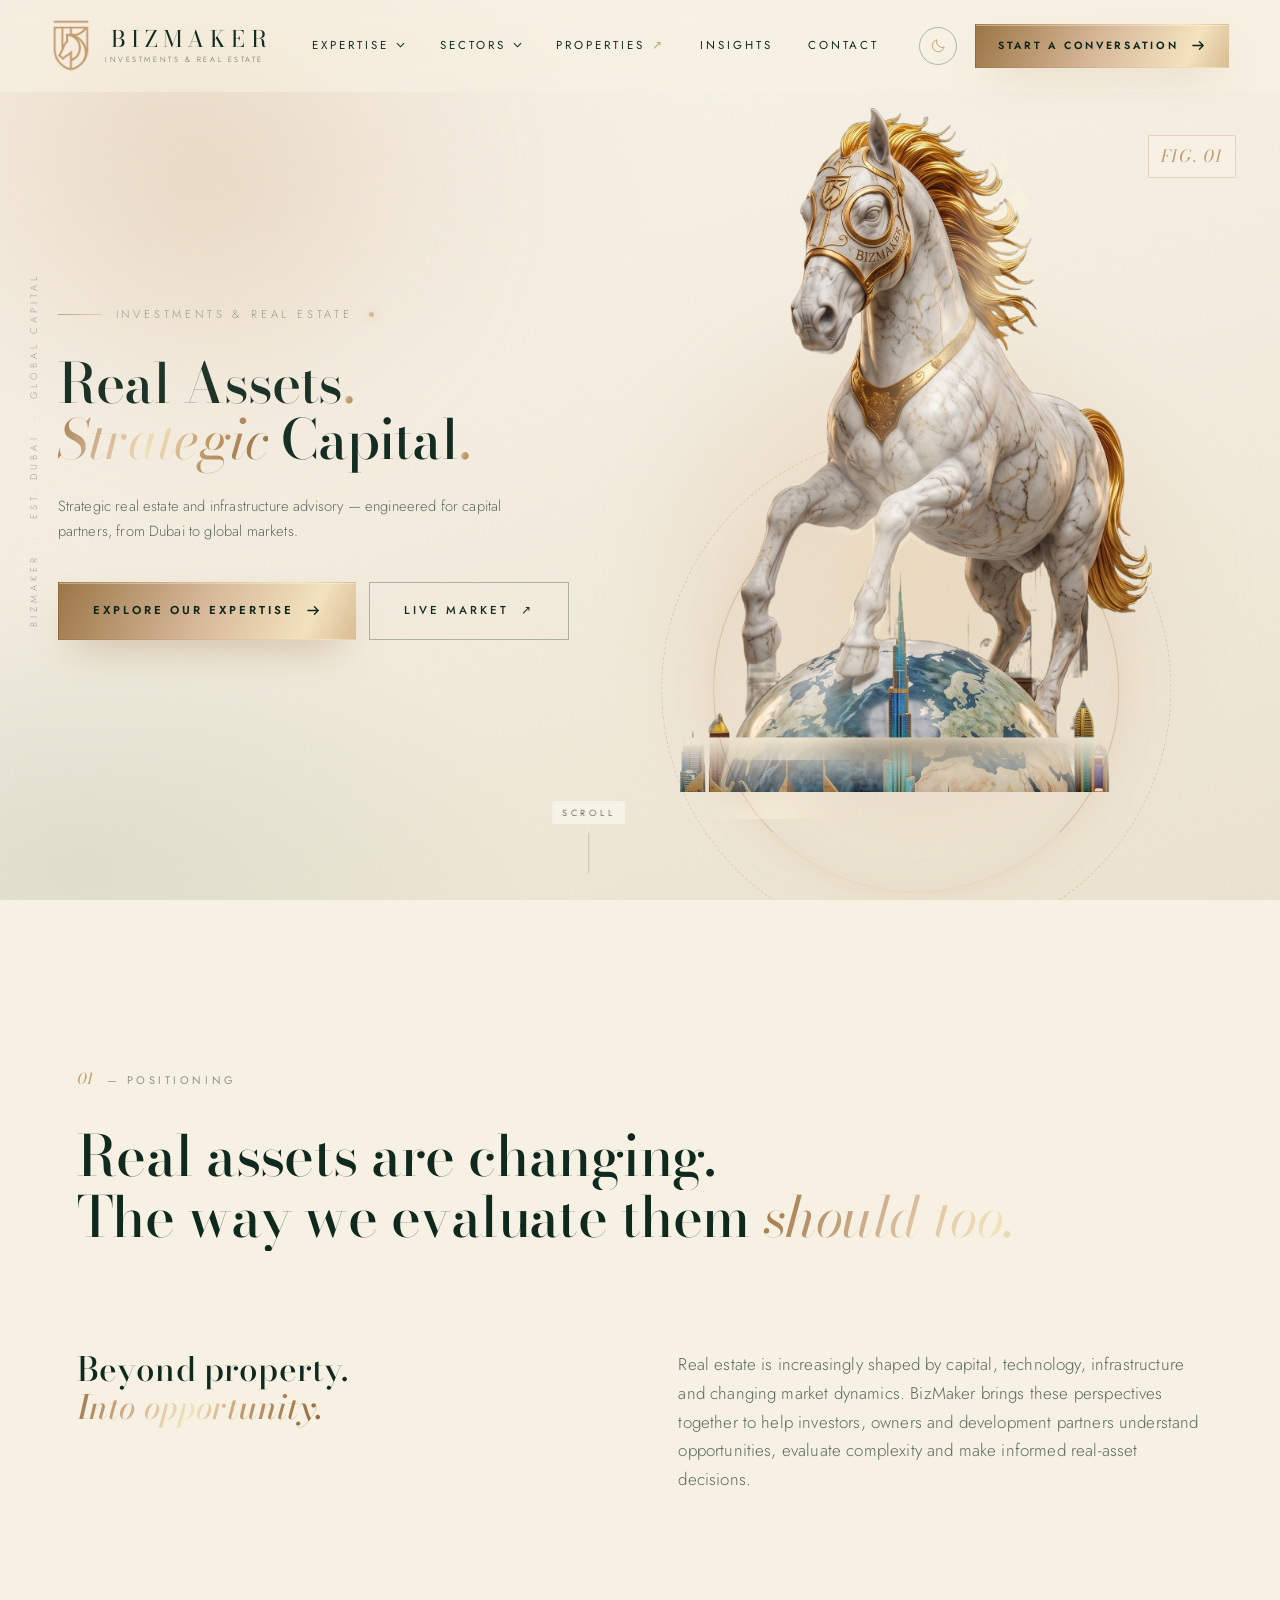
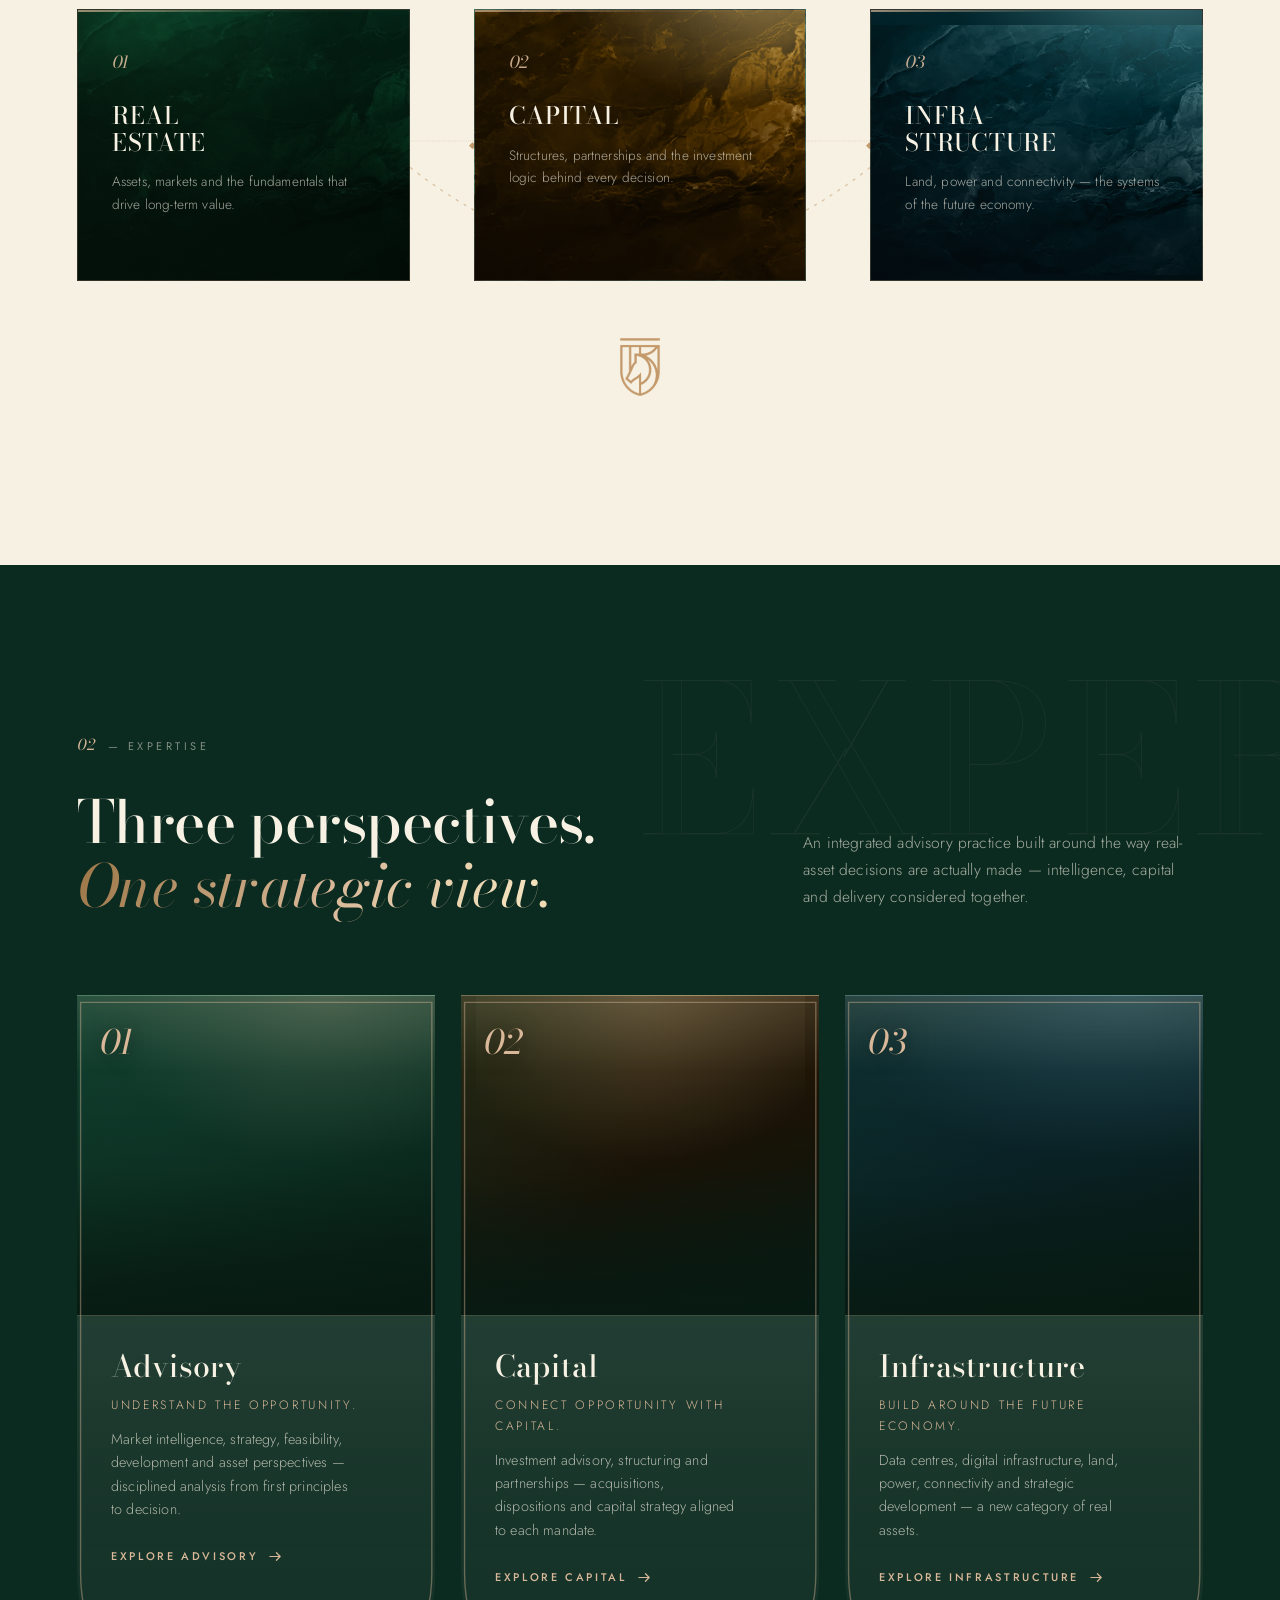
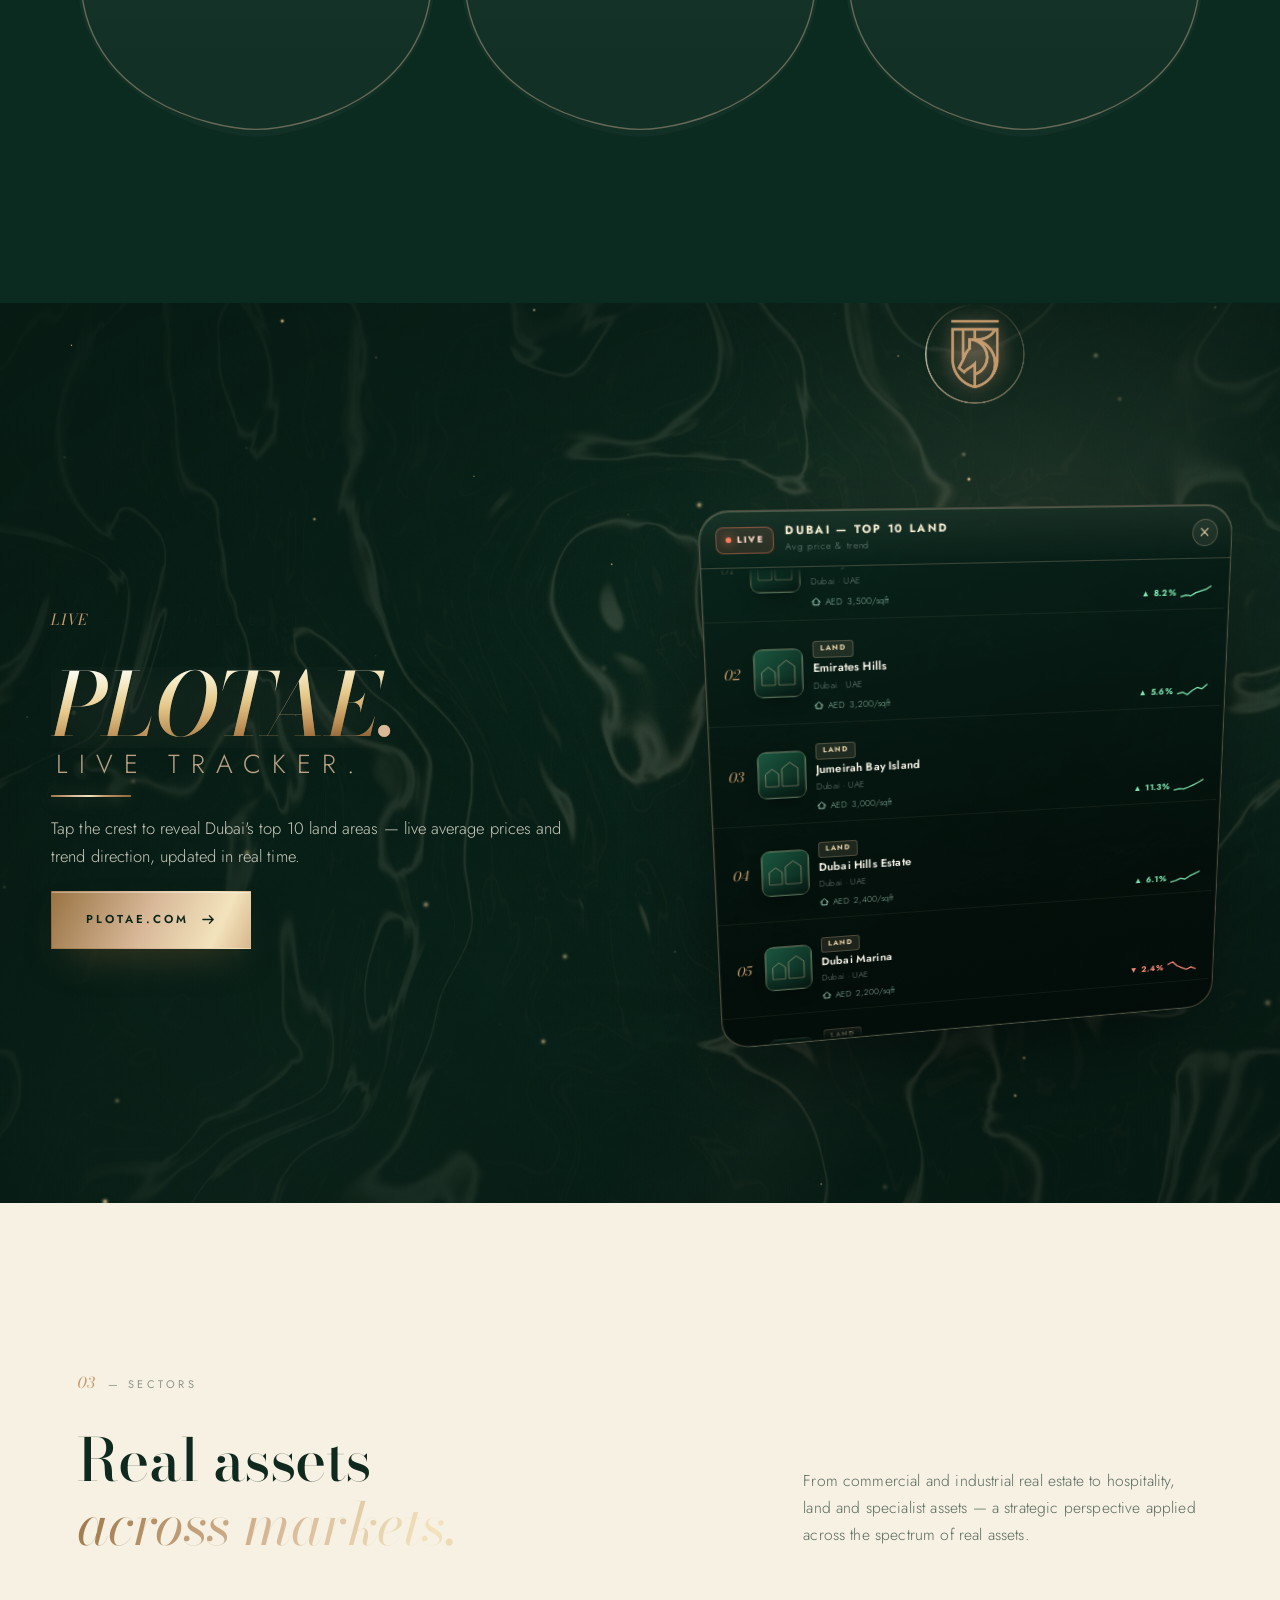
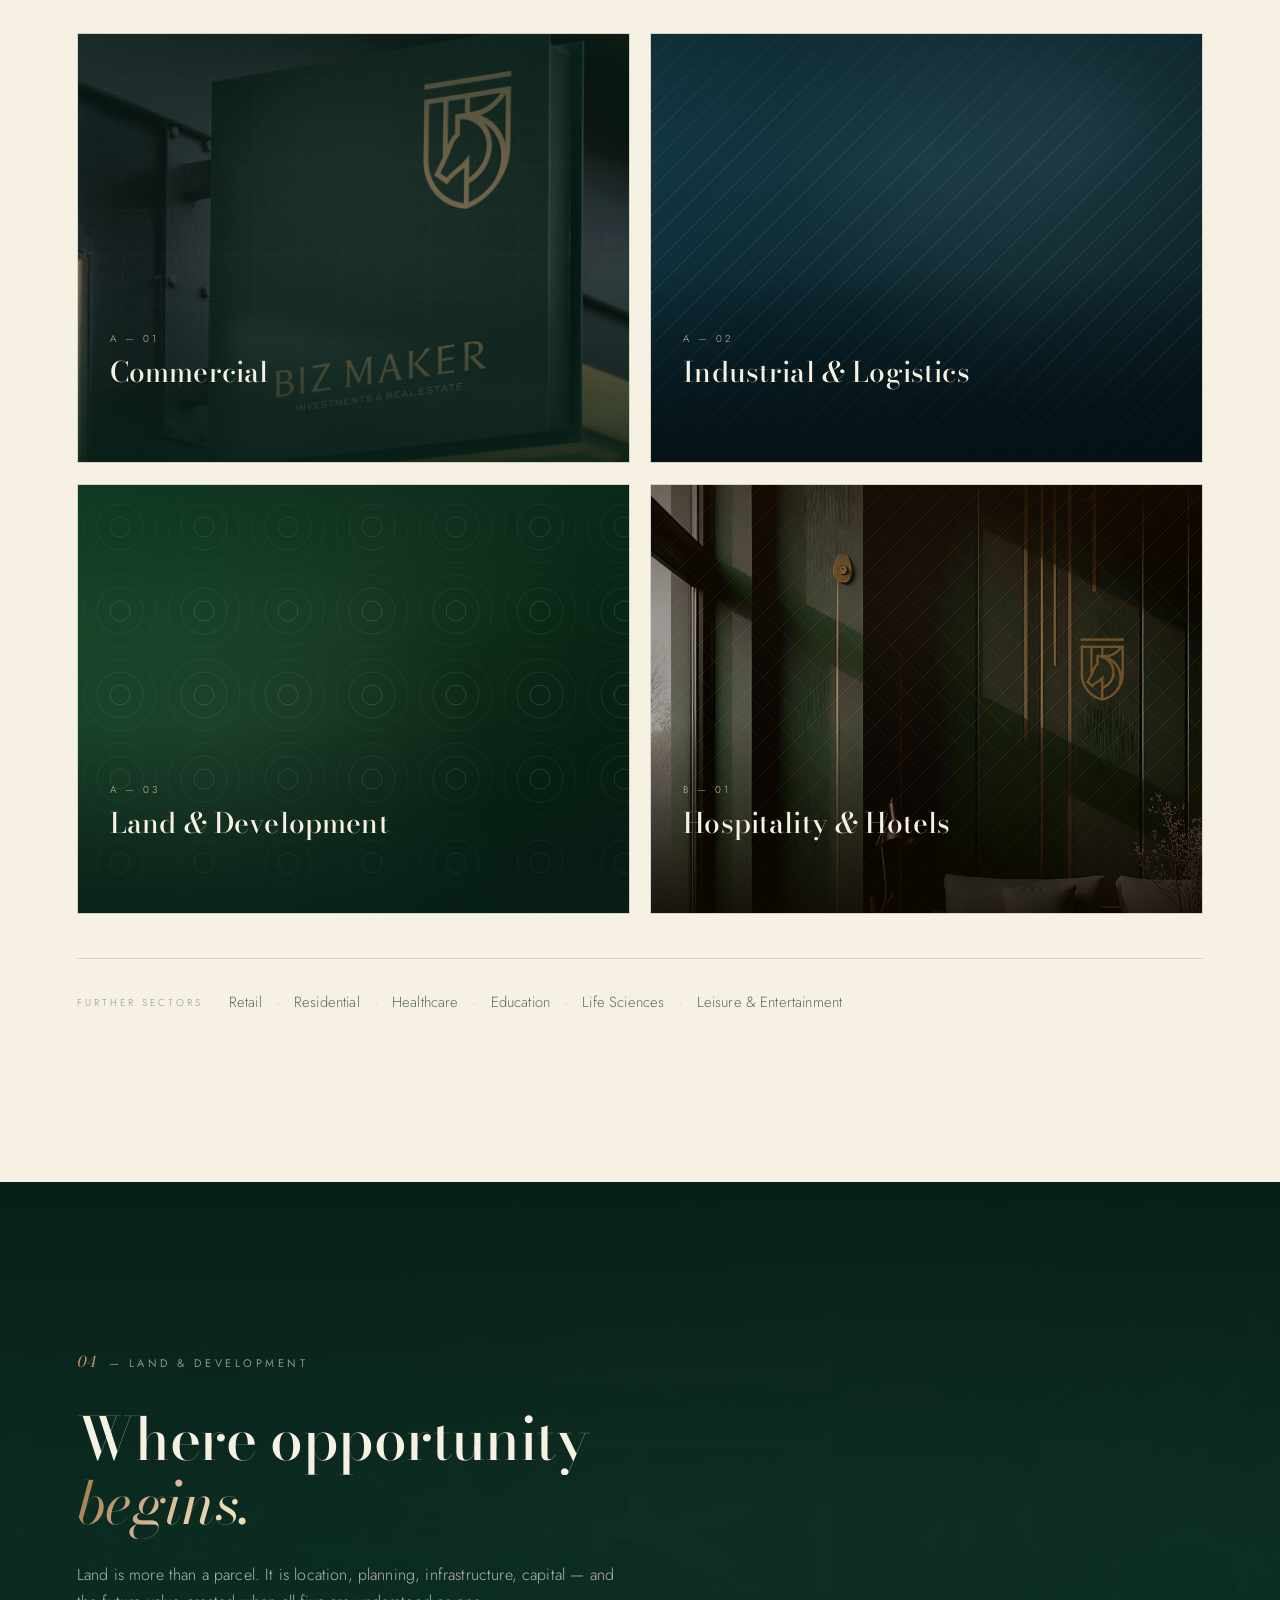
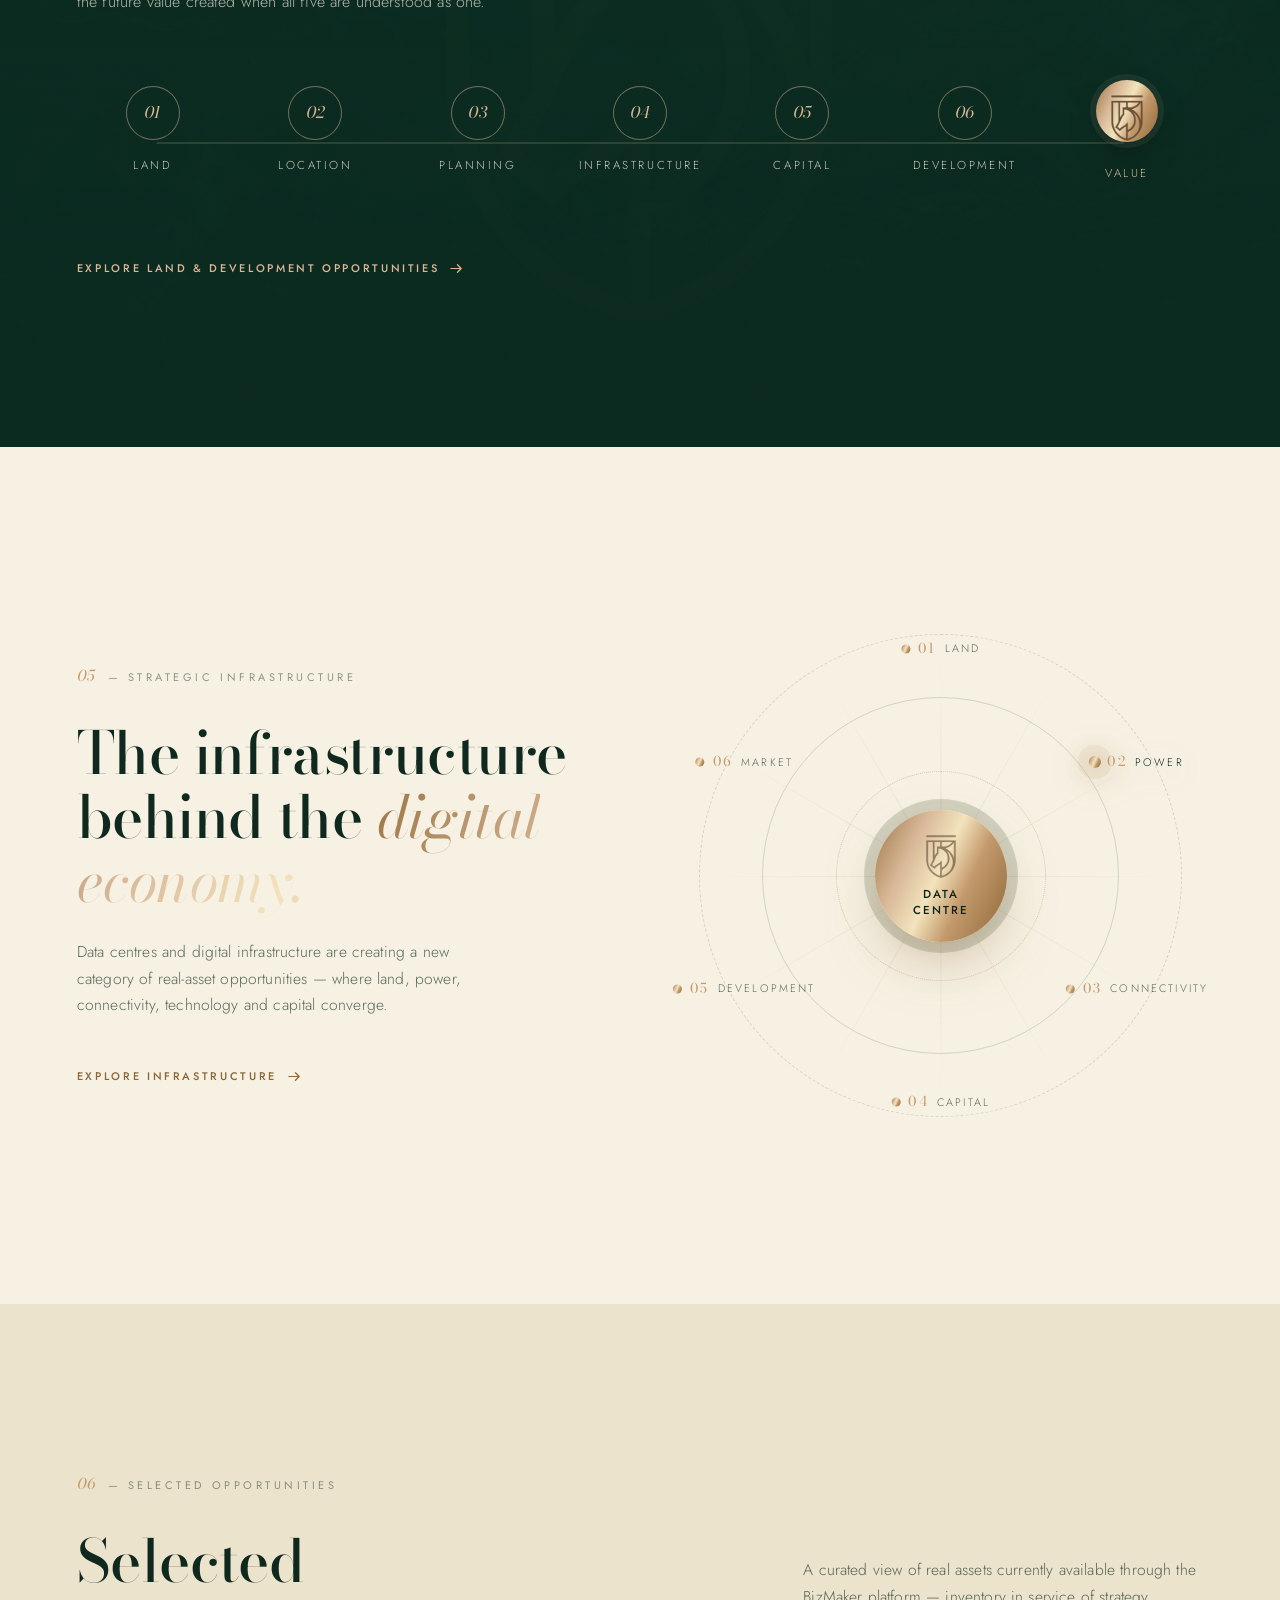
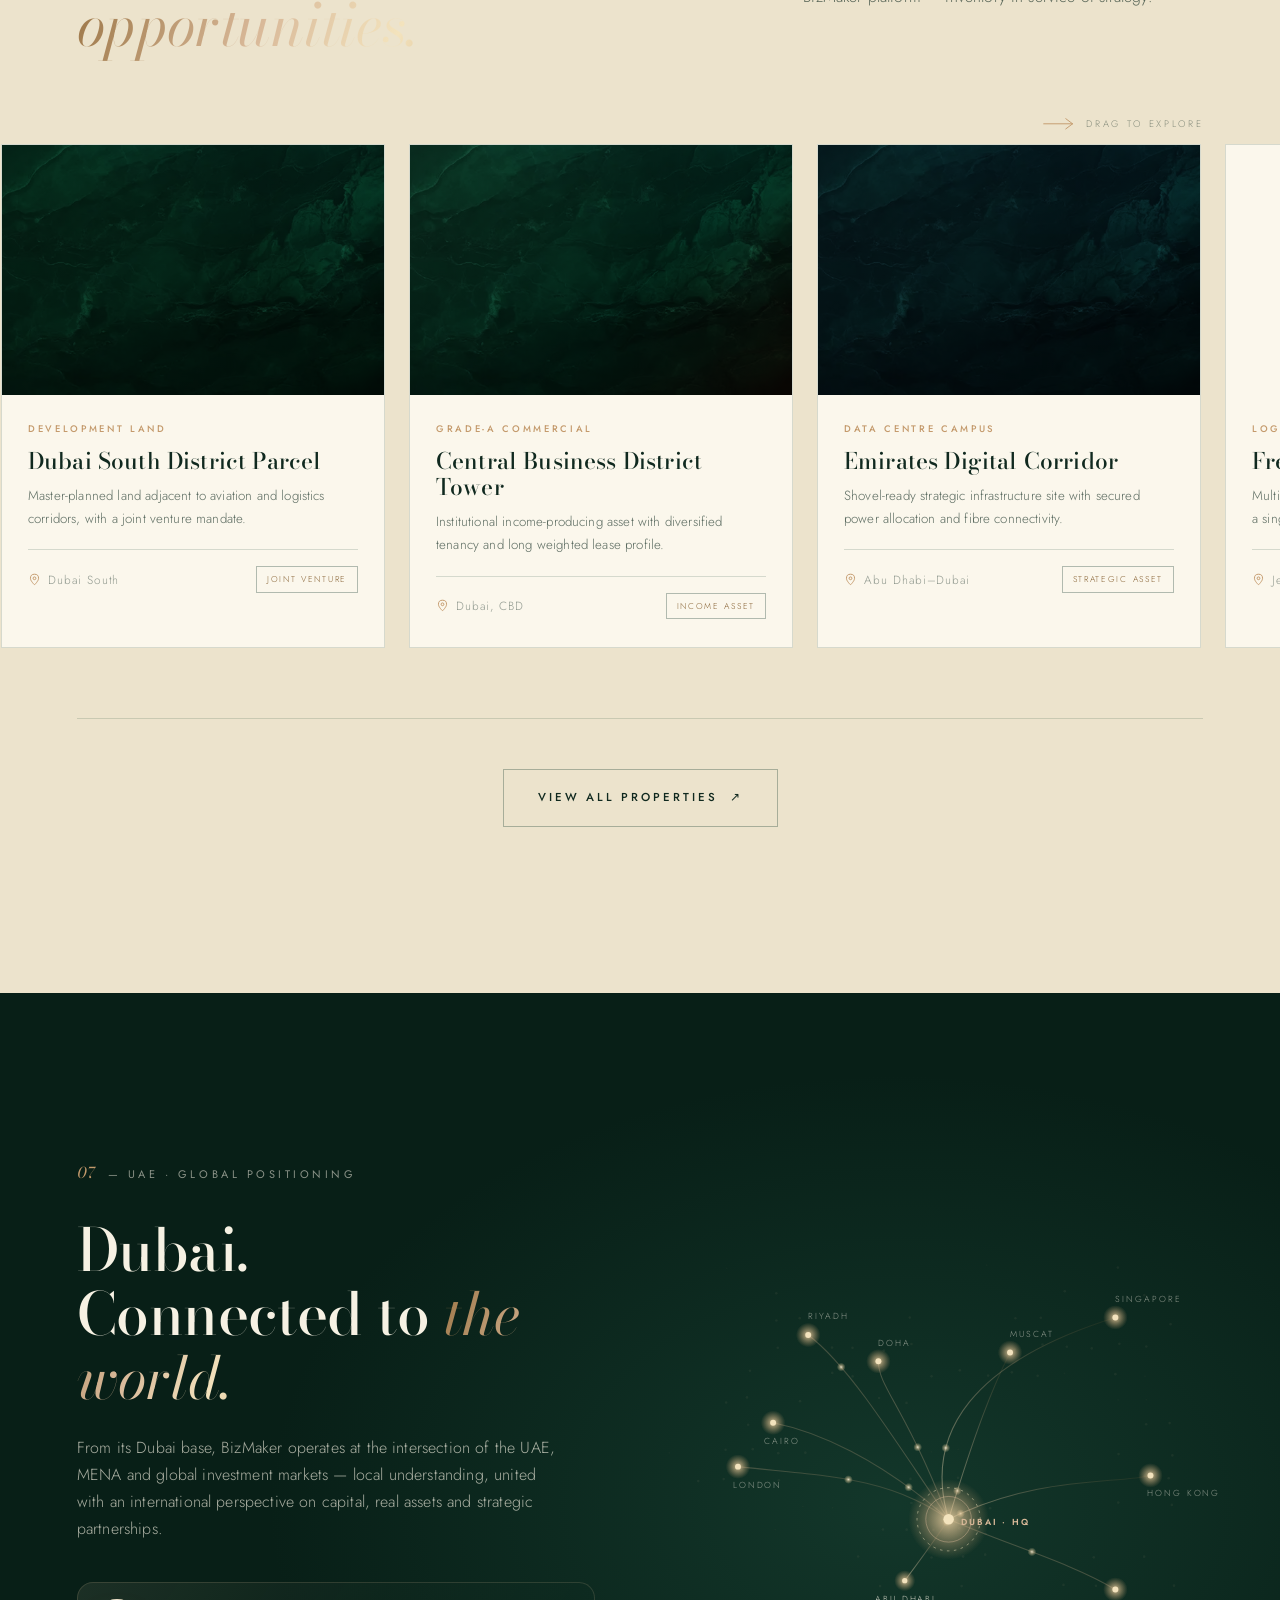
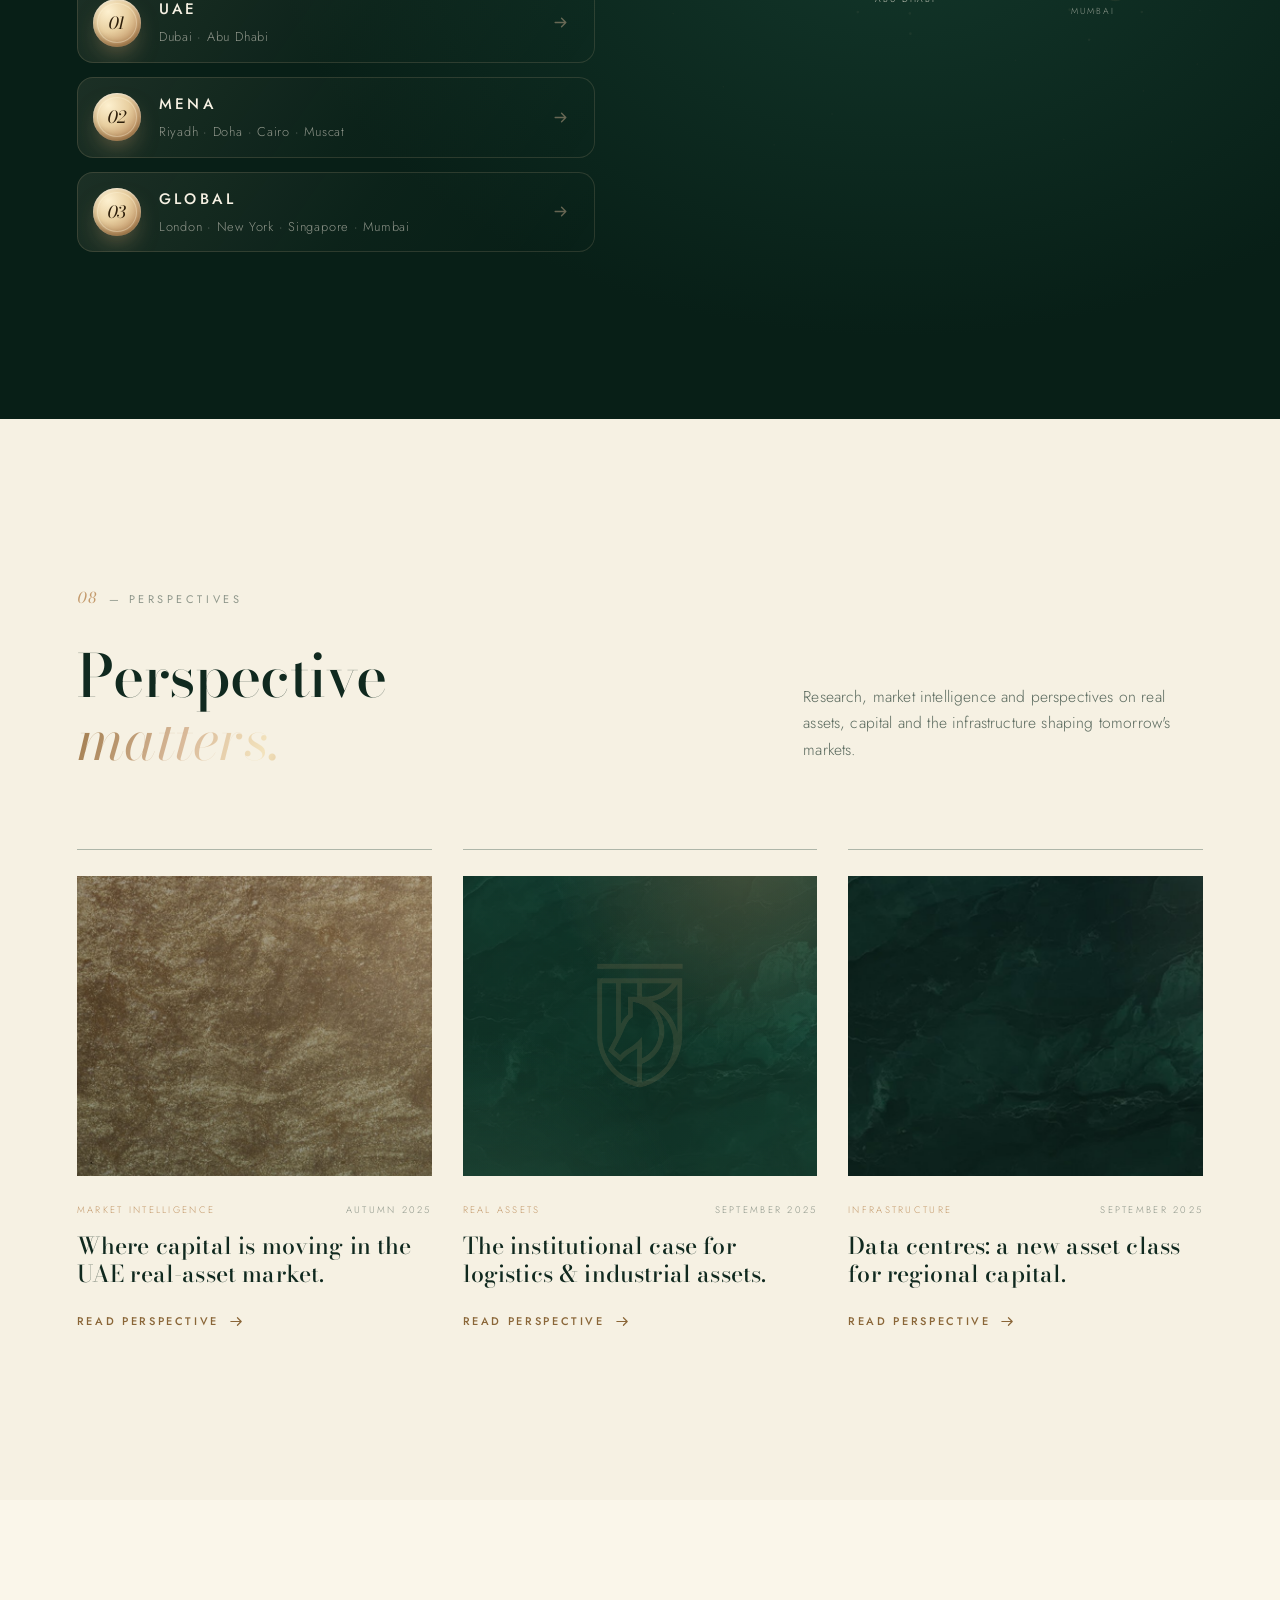
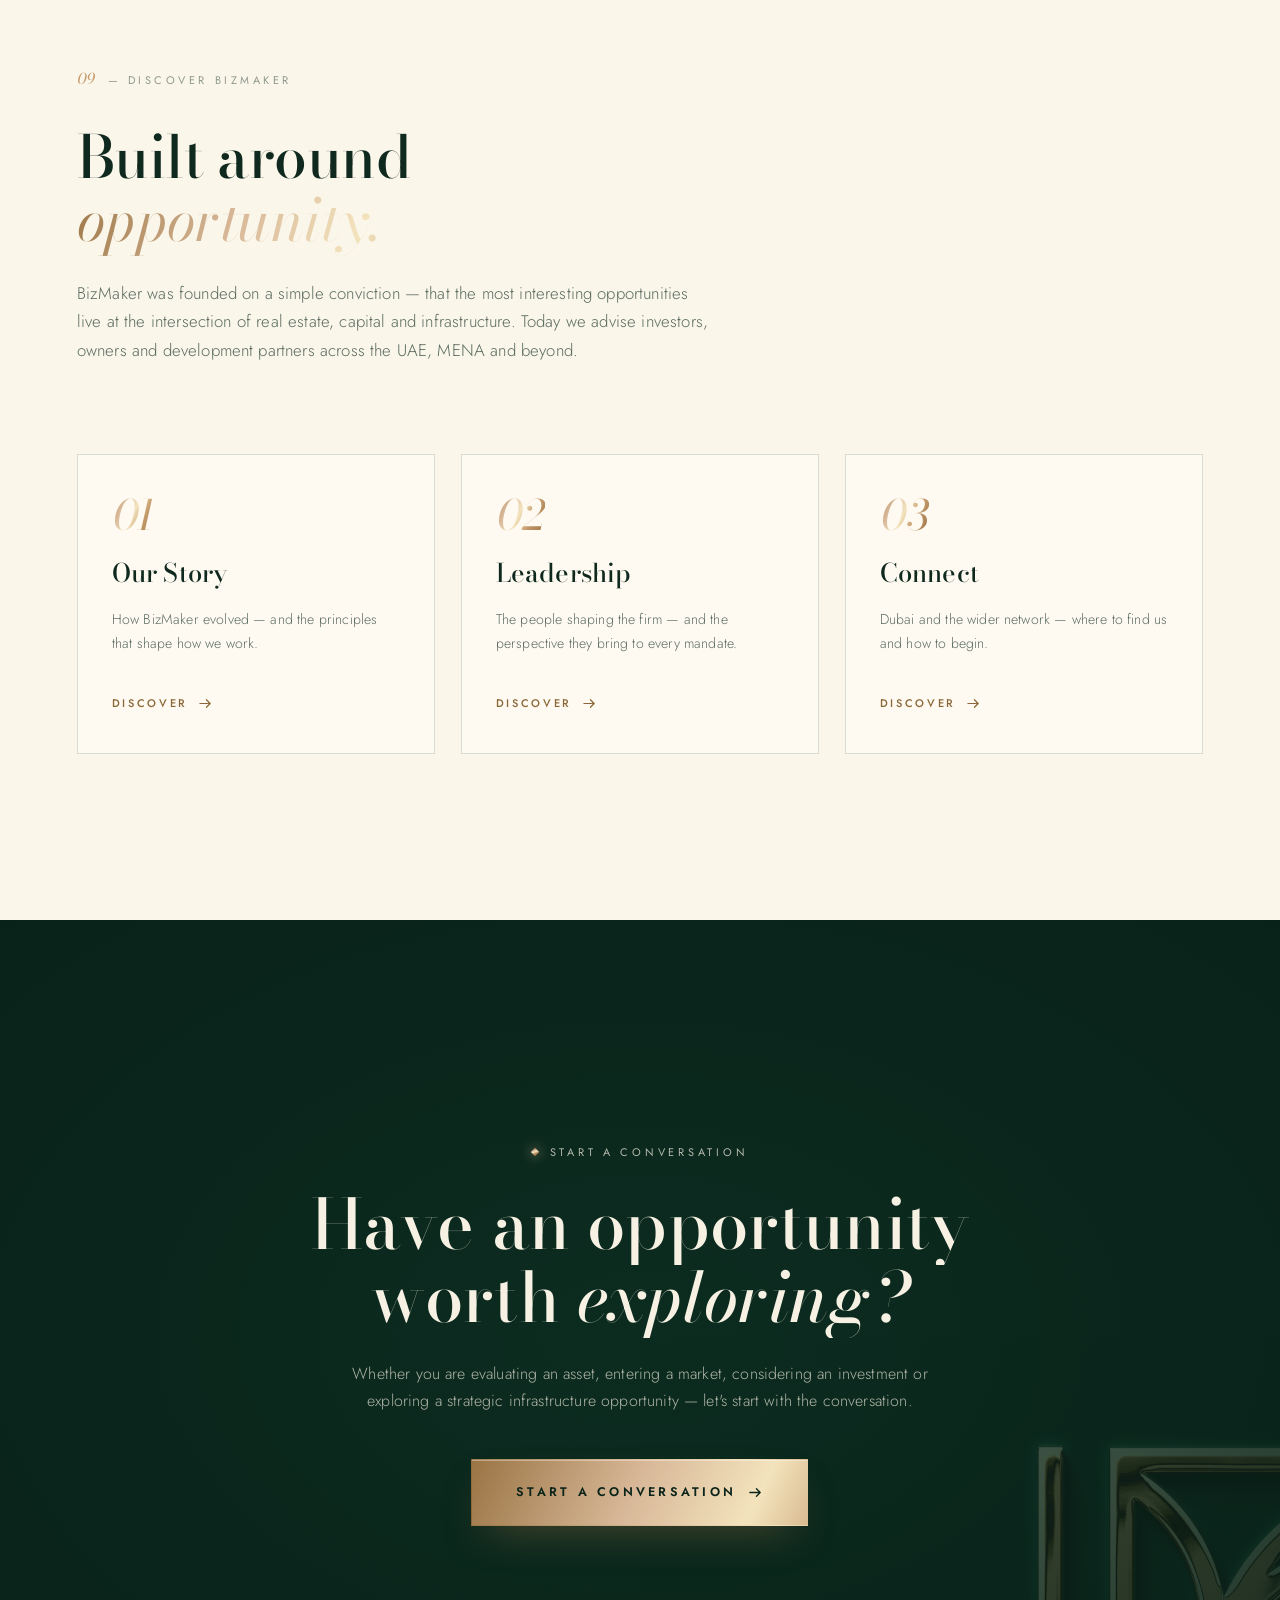
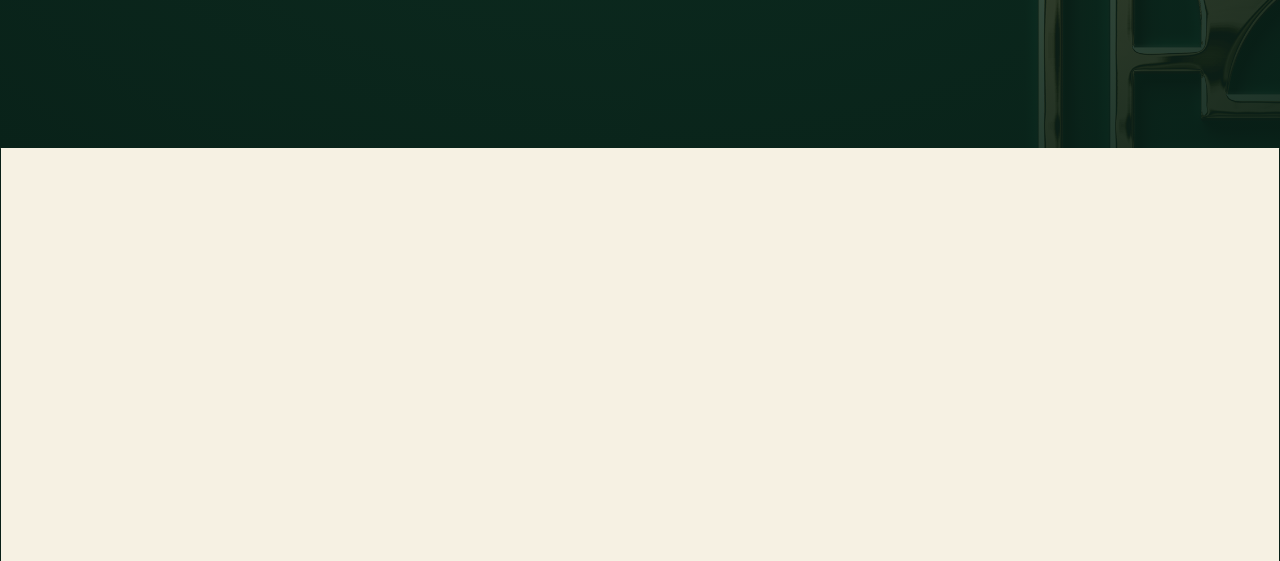
==== index.html @ c5297d35 "Initial commit: BizMaker Investments & Real Estate website Premium single-page site: hero with 3D mo" ====
<!DOCTYPE html>
<html lang="en" data-theme="light" class="lux-lock">
<head>
<meta charset="UTF-8" />
<meta name="viewport" content="width=device-width, initial-scale=1.0" />
<title>BizMaker — Real Assets. Strategic Capital.</title>
<meta name="description" content="BizMaker is a Dubai-based real-assets advisory firm — strategic real estate, capital and infrastructure advisory from the UAE to global markets." />
<link rel="icon" type="image/png" href="assets/logo-shield-gold.png" />
<link rel="preconnect" href="https://fonts.googleapis.com" />
<link rel="preconnect" href="https://fonts.gstatic.com" crossorigin />
<link href="https://fonts.googleapis.com/css2?family=Bodoni+Moda:ital,opsz,wght@0,6..96,400;0,6..96,500;0,6..96,600;0,6..96,700;1,6..96,400;1,6..96,500&family=Jost:wght@300;400;500;600&display=swap" rel="stylesheet" />
<link rel="stylesheet" href="css/style.css?v=88" />
</head>
<body>

<!-- ══════════ SCROLL PROGRESS ══════════ -->
<div class="scroll-progress" id="scrollProgress"></div>

<!-- ══════════ SHARED SHIELD CLIP (BizMaker crest outer shape) ══════════ -->
<svg width="0" height="0" class="svg-defs" aria-hidden="true" focusable="false">
  <defs>
    <clipPath id="shieldClip" clipPathUnits="objectBoundingBox">
      <path d="M0,0 H1 V0.78 C1,0.95 0.62,1 0.5,1 C0.38,1 0,0.95 0,0.78 Z" />
    </clipPath>
  </defs>
</svg>

<!-- ══════════ HEADER ══════════ -->
<header class="header" id="siteHeader">
  <div class="header__bar">
    <a href="#top" class="brand" aria-label="BizMaker — home">
      <span class="brand__crest"><img src="assets/logo-shield-gold.png" alt="BizMaker crest" /></span>
      <span class="brand__text">
        <span class="brand__word">BIZMAKER</span>
        <span class="brand__tag">INVESTMENTS &amp; REAL ESTATE</span>
      </span>
    </a>

    <nav class="nav" aria-label="Primary">
      <ul class="nav__list">
        <li class="nav__item has-mega" data-menu="expertise">
          <button class="nav__link" type="button">EXPERTISE
            <svg class="nav__caret" viewBox="0 0 10 6" aria-hidden="true"><path d="M1 1l4 4 4-4" fill="none" stroke="currentColor" stroke-width="1.2"/></svg>
          </button>
        </li>
        <li class="nav__item has-mega" data-menu="sectors">
          <button class="nav__link" type="button">SECTORS
            <svg class="nav__caret" viewBox="0 0 10 6" aria-hidden="true"><path d="M1 1l4 4 4-4" fill="none" stroke="currentColor" stroke-width="1.2"/></svg>
          </button>
        </li>
        <li class="nav__item"><a class="nav__link" href="#properties">PROPERTIES<span class="nav__arrow">↗</span></a></li>
        <li class="nav__item"><a class="nav__link" href="#insights">INSIGHTS</a></li>
        <li class="nav__item"><a class="nav__link" href="#contact">CONTACT</a></li>
      </ul>
    </nav>

    <div class="header__actions">
      <button class="theme-toggle" id="themeToggle" aria-label="Toggle light and dark theme" type="button">
        <svg class="theme-toggle__sun" viewBox="0 0 24 24" aria-hidden="true"><circle cx="12" cy="12" r="4.2" fill="none" stroke="currentColor" stroke-width="1.3"/><path d="M12 2.5v2.4M12 19.1v2.4M2.5 12h2.4M19.1 12h2.4M5.3 5.3l1.7 1.7M17 17l1.7 1.7M18.7 5.3L17 7M7 17l-1.7 1.7" stroke="currentColor" stroke-width="1.3" stroke-linecap="round"/></svg>
        <svg class="theme-toggle__moon" viewBox="0 0 24 24" aria-hidden="true"><path d="M20 14.5A8.5 8.5 0 0 1 9.5 4a8.5 8.5 0 1 0 10.5 10.5z" fill="none" stroke="currentColor" stroke-width="1.3" stroke-linejoin="round"/></svg>
      </button>
      <a href="#contact" class="btn btn--gold btn--sm header__cta">
        <span>START A CONVERSATION</span>
        <svg viewBox="0 0 16 16" aria-hidden="true"><path d="M2 8h11M9 4l4 4-4 4" fill="none" stroke="currentColor" stroke-width="1.4" stroke-linecap="round" stroke-linejoin="round"/></svg>
      </a>
      <button class="burger" id="burger" aria-label="Open menu" type="button"><span></span><span></span><span></span></button>
    </div>
  </div>

  <!-- MEGA: EXPERTISE -->
  <div class="mega" id="mega-expertise">
    <div class="mega__inner">
      <div class="mega__lead">
        <p class="mega__eyebrow">EXPERTISE</p>
        <h3 class="mega__title">Three perspectives.<br/><em>One strategic view.</em></h3>
        <a href="#expertise" class="link-arrow mega__all">Explore our expertise
          <svg viewBox="0 0 16 16"><path d="M2 8h11M9 4l4 4-4 4" fill="none" stroke="currentColor" stroke-width="1.3" stroke-linecap="round" stroke-linejoin="round"/></svg>
        </a>
      </div>
      <div class="mega__cols">
        <a class="mega-col" href="#expertise">
          <span class="mega-col__index">01</span>
          <span class="mega-col__name">Advisory</span>
          <span class="mega-col__desc">Real estate &amp; investment advisory. Market intelligence, feasibility, asset &amp; portfolio strategy, market entry.</span>
          <span class="mega-col__items">Development Advisory<i></i>Investor Representation<i></i>Land &amp; Site Strategy</span>
        </a>
        <a class="mega-col" href="#expertise">
          <span class="mega-col__index">02</span>
          <span class="mega-col__name">Capital</span>
          <span class="mega-col__desc">Connecting opportunity with capital. Investment structuring, partnerships, acquisitions &amp; dispositions.</span>
          <span class="mega-col__items">Investment Structuring<i></i>Joint Ventures<i></i>Acquisitions &amp; Dispositions</span>
        </a>
        <a class="mega-col" href="#infrastructure">
          <span class="mega-col__index">03</span>
          <span class="mega-col__name">Infrastructure</span>
          <span class="mega-col__desc">Data centres and strategic development — land, power, connectivity and the infrastructure of the future economy.</span>
          <span class="mega-col__items">Data Centres<i></i>Strategic Development<i></i>Infrastructure Advisory</span>
        </a>
        <a class="mega-col mega-col--quiet" href="#discover">
          <span class="mega-col__eyebrow">DISCOVER BIZMAKER</span>
          <span class="mega-col__row">Our Story</span>
          <span class="mega-col__row">Leadership</span>
          <span class="mega-col__row">Connect</span>
        </a>
      </div>
    </div>
  </div>

  <!-- MEGA: SECTORS -->
  <div class="mega" id="mega-sectors">
    <div class="mega__inner">
      <div class="mega__lead">
        <p class="mega__eyebrow">SECTORS</p>
        <h3 class="mega__title">Real assets<br/><em>across markets.</em></h3>
        <a href="#sectors" class="link-arrow mega__all">View all sectors
          <svg viewBox="0 0 16 16"><path d="M2 8h11M9 4l4 4-4 4" fill="none" stroke="currentColor" stroke-width="1.3" stroke-linecap="round" stroke-linejoin="round"/></svg>
        </a>
      </div>
      <div class="mega__cols">
        <div class="mega-col mega-col--group">
          <span class="mega-col__eyebrow">REAL ESTATE</span>
          <a href="#sectors"><span class="mega-col__row">Commercial</span></a>
          <a href="#sectors"><span class="mega-col__row">Retail</span></a>
          <a href="#sectors"><span class="mega-col__row">Residential</span></a>
          <a href="#sectors"><span class="mega-col__row">Industrial &amp; Logistics</span></a>
          <a href="#land"><span class="mega-col__row">Land &amp; Development</span></a>
        </div>
        <div class="mega-col mega-col--group">
          <span class="mega-col__eyebrow">SPECIALIST ASSETS</span>
          <a href="#sectors"><span class="mega-col__row">Hospitality &amp; Hotels</span></a>
          <a href="#sectors"><span class="mega-col__row">Healthcare</span></a>
          <a href="#sectors"><span class="mega-col__row">Education</span></a>
          <a href="#sectors"><span class="mega-col__row">Life Sciences</span></a>
          <a href="#sectors"><span class="mega-col__row">Leisure &amp; Entertainment</span></a>
        </div>
        <div class="mega-col mega-col--feature">
          <div class="mega-col__featureimg" data-parallax-scale><img src="assets/img-sector-land.jpg" alt="Aerial development land" loading="lazy" /></div>
          <span class="mega-col__name">Selected Opportunities</span>
          <span class="mega-col__desc">A curated view of real assets currently available through the BizMaker platform.</span>
          <a href="#properties" class="link-arrow">View properties <svg viewBox="0 0 16 16"><path d="M2 8h11M9 4l4 4-4 4" fill="none" stroke="currentColor" stroke-width="1.3" stroke-linecap="round" stroke-linejoin="round"/></svg></a>
        </div>
      </div>
    </div>
  </div>
</header>

<!-- MOBILE DRAWER -->
<div class="drawer" id="drawer" aria-hidden="true">
  <div class="drawer__inner">
    <a href="#expertise" class="drawer__link"><span>EXPERTISE</span><em>01</em></a>
    <a href="#sectors" class="drawer__link"><span>SECTORS</span><em>02</em></a>
    <a href="#properties" class="drawer__link"><span>PROPERTIES</span><em>03</em></a>
    <a href="#insights" class="drawer__link"><span>INSIGHTS</span><em>04</em></a>
    <a href="#contact" class="drawer__link"><span>CONTACT</span><em>05</em></a>
    <a href="#contact" class="btn btn--gold drawer__cta">START A CONVERSATION</a>
  </div>
</div>

<main id="top">

  <!-- ══════════ HERO ══════════ -->
  <section class="hero premium" id="hero">
    <div class="premium__bg" aria-hidden="true">
      <div class="premium__glow"></div>
      <div class="premium__grain"></div>
    </div>

    <!-- LEFT — editorial panel -->
    <div class="premium__panel">
      <span class="premium__side" aria-hidden="true">BIZMAKER&nbsp;&nbsp;·&nbsp;&nbsp;EST. DUBAI&nbsp;&nbsp;·&nbsp;&nbsp;GLOBAL CAPITAL</span>

      <div class="premium__content">
        <span class="premium__eyebrow"><i class="premium__eyebrow-rule"></i>INVESTMENTS &amp; REAL ESTATE<span class="premium__eyebrow-dot"></span></span>
        <h1 class="premium__title">
          <span class="premium__line">Real Assets<span class="gold">.</span></span>
          <span class="premium__line"><em>Strategic</em> Capital<span class="gold">.</span></span>
        </h1>
        <p class="premium__sub">
          Strategic real estate and infrastructure advisory — engineered for capital partners, from Dubai to global markets.
        </p>
        <div class="premium__cta">
          <a href="#expertise" class="btn btn--gold">
            <span>EXPLORE OUR EXPERTISE</span>
            <svg viewBox="0 0 16 16"><path d="M2 8h11M9 4l4 4-4 4" fill="none" stroke="currentColor" stroke-width="1.4" stroke-linecap="round" stroke-linejoin="round"/></svg>
          </a>
          <a href="#markets" class="btn btn--outline">
            <span>LIVE MARKET</span>
            <span class="btn__arrow">↗</span>
          </a>
        </div>
      </div>
    </div>

    <!-- floating monument — globe & Dubai skyline (background removed, integrated with text) -->
    <div class="premium__monument" aria-hidden="true">
      <div class="premium__monument-stage">
        <div class="premium__monument-halo"></div>
        <div class="premium__ring premium__ring--a"></div>
        <div class="premium__ring premium__ring--b"></div>
        <div class="premium__monument-figure">
          <img src="assets/hero-globe-cutout.png?v=79" alt="BizMaker golden Dubai skyline monument resting on a marble globe" />
          <div class="premium__monument-shine"></div>
        </div>
        <div class="premium__monument-shadow"></div>
      </div>
      <span class="premium__monument-index">FIG.&nbsp;01</span>
      <div class="premium__dust"><span></span><span></span><span></span><span></span><span></span><span></span></div>
    </div>

    <a class="premium__scroll" href="#positioning" aria-label="Scroll to next section">
      <span class="premium__scroll-text">SCROLL</span>
      <span class="premium__scroll-line"><i></i></span>
    </a>
  </section>

  <!-- ══════════ 01 POSITIONING ══════════ -->
  <section class="section positioning" id="positioning">
    <div class="container">
      <p class="section-index" data-reveal><em>01</em> — POSITIONING</p>
      <h2 class="statement" data-reveal-lines>
        <span class="line"><span class="line__inner">Real assets are changing.</span></span>
        <span class="line"><span class="line__inner">The way we evaluate them <em>should&nbsp;too.</em></span></span>
      </h2>

      <div class="positioning__grid">
        <div class="positioning__lead">
          <h3 class="h3-serif" data-reveal>Beyond property.<br/><em>Into opportunity.</em></h3>
        </div>
        <div class="positioning__copy">
          <p data-reveal>Real estate is increasingly shaped by capital, technology, infrastructure and changing market dynamics. BizMaker brings these perspectives together to help investors, owners and development partners understand opportunities, evaluate complexity and make informed real-asset decisions.</p>
        </div>
      </div>

      <div class="pillars" id="pillars">
        <div class="pillar pillar--emerald" data-tilt data-reveal>
          <div class="pillar__num">01</div>
          <h4>REAL<br/>ESTATE</h4>
          <p>Assets, markets and the fundamentals that drive long-term value.</p>
          <div class="pillar__sheen"></div>
        </div>
        <div class="pillar__connector" aria-hidden="true">
          <svg viewBox="0 0 200 60" preserveAspectRatio="none"><path d="M0 30 C 60 30, 80 30, 200 30" /></svg>
          <span class="pillar__jewel">◆</span>
        </div>
        <div class="pillar pillar--bronze" data-tilt data-reveal>
          <div class="pillar__num">02</div>
          <h4>CAPITAL</h4>
          <p>Structures, partnerships and the investment logic behind every decision.</p>
          <div class="pillar__sheen"></div>
        </div>
        <div class="pillar__connector" aria-hidden="true">
          <svg viewBox="0 0 200 60" preserveAspectRatio="none"><path d="M0 30 C 60 30, 80 30, 200 30" /></svg>
          <span class="pillar__jewel">◆</span>
        </div>
        <div class="pillar pillar--teal" data-tilt data-reveal>
          <div class="pillar__num">03</div>
          <h4>INFRA-<br/>STRUCTURE</h4>
          <p>Land, power and connectivity — the systems of the future economy.</p>
          <div class="pillar__sheen"></div>
        </div>

        <div class="pillars__converge" aria-hidden="true">
          <svg viewBox="0 0 1200 200" preserveAspectRatio="none">
            <path class="converge converge--l" d="M220 0 C 300 120, 480 180, 600 190" />
            <path class="converge converge--r" d="M980 0 C 900 120, 720 180, 600 190" />
          </svg>
        </div>
      </div>
      <div class="pillars__value" data-reveal>
        <span class="pillars__diamond"><img src="assets/logo-shield-gold.png" alt="" /></span>
      </div>
    </div>
  </section>

  <!-- ══════════ 02 EXPERTISE ══════════ -->
  <section class="section expertise" id="expertise">
    <div class="expertise__watermark" data-parallax-slow>EXPERTISE</div>
    <div class="container">
      <header class="section-head">
        <div>
          <p class="section-index" data-reveal><em>02</em> — EXPERTISE</p>
          <h2 class="section-title" data-reveal-lines>
            <span class="line"><span class="line__inner">Three perspectives.</span></span>
            <span class="line"><span class="line__inner"><em>One strategic view.</em></span></span>
          </h2>
        </div>
        <p class="section-intro" data-reveal>An integrated advisory practice built around the way real-asset decisions are actually made — intelligence, capital and delivery considered together.</p>
      </header>

      <div class="panels">
        <article class="panel" data-tilt data-reveal>
          <svg class="panel__outline" viewBox="0 0 100 100" preserveAspectRatio="none" aria-hidden="true" focusable="false"><path d="M1,1 H99 V78 C99,95 62,99 50,99 C38,99 1,95 1,78 Z" vector-effect="non-scaling-stroke" /></svg>
          <div class="panel__media">
            <img src="https://trae-api-cn.mchost.guru/api/ide/v1/text_to_image?image_size=landscape_4_3&prompt=minimalist%20luxury%20equestrian%20emblem%2C%20single%20continuous%20gold%20line%20art%20of%20a%20horse%20rearing%20up%20with%20flowing%20mane%2C%20metallic%20champagne%20gold%20linework%2C%20deep%20emerald%20green%20background%2C%20faint%20art%20deco%20geometric%20contour%20pattern%2C%20centered%20heraldic%20composition%2C%20flat%20vector%20illustration%2C%20elegant%20minimal%2C%20no%20photography%2C%20no%20text" alt="Gold line-art rearing horse emblem on emerald patterned field" loading="lazy" />
            <span class="panel__index">01</span>
          </div>
          <div class="panel__body">
            <h3 class="panel__title">Advisory</h3>
            <p class="panel__standfirst">Understand the opportunity.</p>
            <p class="panel__desc">Market intelligence, strategy, feasibility, development and asset perspectives — disciplined analysis from first principles to decision.</p>
            <a href="#contact" class="link-arrow">Explore advisory
              <svg viewBox="0 0 16 16"><path d="M2 8h11M9 4l4 4-4 4" fill="none" stroke="currentColor" stroke-width="1.3" stroke-linecap="round" stroke-linejoin="round"/></svg>
            </a>
          </div>
        </article>

        <article class="panel" data-tilt data-reveal>
          <svg class="panel__outline" viewBox="0 0 100 100" preserveAspectRatio="none" aria-hidden="true" focusable="false"><path d="M1,1 H99 V78 C99,95 62,99 50,99 C38,99 1,95 1,78 Z" vector-effect="non-scaling-stroke" /></svg>
          <div class="panel__media">
            <img src="https://trae-api-cn.mchost.guru/api/ide/v1/text_to_image?image_size=landscape_4_3&prompt=minimalist%20luxury%20equestrian%20emblem%2C%20single%20continuous%20gold%20line%20art%20of%20a%20horse%20galloping%20at%20full%20speed%20with%20flowing%20mane%20and%20tail%2C%20metallic%20champagne%20gold%20linework%2C%20deep%20emerald%20green%20background%2C%20faint%20art%20deco%20geometric%20contour%20pattern%2C%20centered%20heraldic%20composition%2C%20flat%20vector%20illustration%2C%20elegant%20minimal%2C%20no%20photography%2C%20no%20text" alt="Gold line-art galloping horse emblem on emerald patterned field" loading="lazy" />
            <span class="panel__index">02</span>
          </div>
          <div class="panel__body">
            <h3 class="panel__title">Capital</h3>
            <p class="panel__standfirst">Connect opportunity with capital.</p>
            <p class="panel__desc">Investment advisory, structuring and partnerships — acquisitions, dispositions and capital strategy aligned to each mandate.</p>
            <a href="#contact" class="link-arrow">Explore capital
              <svg viewBox="0 0 16 16"><path d="M2 8h11M9 4l4 4-4 4" fill="none" stroke="currentColor" stroke-width="1.3" stroke-linecap="round" stroke-linejoin="round"/></svg>
            </a>
          </div>
        </article>

        <article class="panel" data-tilt data-reveal>
          <svg class="panel__outline" viewBox="0 0 100 100" preserveAspectRatio="none" aria-hidden="true" focusable="false"><path d="M1,1 H99 V78 C99,95 62,99 50,99 C38,99 1,95 1,78 Z" vector-effect="non-scaling-stroke" /></svg>
          <div class="panel__media">
            <img src="https://trae-api-cn.mchost.guru/api/ide/v1/text_to_image?image_size=landscape_4_3&prompt=minimalist%20luxury%20equestrian%20emblem%2C%20single%20continuous%20gold%20line%20art%20of%20a%20horse%20leaping%20in%20a%20show%20jumping%20pose%20with%20flowing%20mane%2C%20metallic%20champagne%20gold%20linework%2C%20deep%20emerald%20green%20background%2C%20faint%20art%20deco%20geometric%20contour%20pattern%2C%20centered%20heraldic%20composition%2C%20flat%20vector%20illustration%2C%20elegant%20minimal%2C%20no%20photography%2C%20no%20text" alt="Gold line-art jumping horse emblem on emerald patterned field" loading="lazy" />
            <span class="panel__index">03</span>
          </div>
          <div class="panel__body">
            <h3 class="panel__title">Infrastructure</h3>
            <p class="panel__standfirst">Build around the future economy.</p>
            <p class="panel__desc">Data centres, digital infrastructure, land, power, connectivity and strategic development — a new category of real assets.</p>
            <a href="#infrastructure" class="link-arrow">Explore infrastructure
              <svg viewBox="0 0 16 16"><path d="M2 8h11M9 4l4 4-4 4" fill="none" stroke="currentColor" stroke-width="1.3" stroke-linecap="round" stroke-linejoin="round"/></svg>
            </a>
          </div>
        </article>
      </div>
    </div>
  </section>

  <!-- ══════════ LIVE MARKET (moved hero) ══════════ -->
  <section class="hero hero--markets" id="markets">
    <!-- ATMOSPHERE LAYERS -->
    <div class="hero__bg" data-parallax-bg>
      <img src="assets/img-hero.jpg" alt="" class="hero__img" />
      <div class="hero__marble" aria-hidden="true"></div>
      <div class="hero__aurora hero__aurora--a" aria-hidden="true"></div>
      <div class="hero__aurora hero__aurora--b" aria-hidden="true"></div>
      <div class="hero__beam" aria-hidden="true"></div>
      <div class="hero__atmogrid" aria-hidden="true"></div>
      <div class="hero__veil" aria-hidden="true"></div>
      <div class="hero__grain" aria-hidden="true"></div>
    </div>

    <!-- particle scene -->
    <div class="hero__scene" id="heroScene" aria-hidden="true">
      <canvas class="hero__particles" id="heroParticles"></canvas>
    </div>

    <div class="hero__grid">
      <!-- LEFT COLUMN — headline + CTA -->
      <div class="hero__col hero__col--left">
        <p class="section-index hero--markets__index" data-reveal><em>LIVE</em> — MARKET INTELLIGENCE</p>
        <h2 class="hero__title hero--markets__title">
          <span class="line"><span class="line__inner hero__line1">PLOTAE<span class="period">.</span></span></span>
          <span class="line"><span class="line__inner hero__line2">LIVE&nbsp;TRACKER<span class="period">.</span></span></span>
        </h2>
        <div class="hero__rule" data-reveal></div>
        <p class="hero__sub" data-reveal>
          Tap the crest to reveal Dubai's top 10 land areas — live average prices and trend direction, updated in real time.
        </p>
        <div class="hero__cta" data-reveal>
          <a href="https://plotae.com" target="_blank" rel="noopener" class="btn btn--gold">
            <span>PlotAE.com</span>
            <svg viewBox="0 0 16 16"><path d="M2 8h11M9 4l4 4-4 4" fill="none" stroke="currentColor" stroke-width="1.4" stroke-linecap="round" stroke-linejoin="round"/></svg>
          </a>
        </div>
      </div>

      <!-- RIGHT COLUMN — CSS 3D TILTED EMERALD STAGE with floating horse crest -->
      <div class="hero__col hero__col--right">
        <div class="hero__stage3d" id="heroStage3d" data-tilt>

          <!-- tilted emerald surface → depth base -->
          <div class="stage3d__surface"></div>
          <div class="stage3d__floor"></div>

          <!-- AMBIENT: halo + orbiting gold specs -->
          <div class="stage3d__halo"></div>
          <span class="stage3d__orb stage3d__orb--1"></span>
          <span class="stage3d__orb stage3d__orb--2"></span>
          <span class="stage3d__orb stage3d__orb--3"></span>

          <!-- MEDALLION: horse shield with gold conic ring, center stage — CLICK TO OPEN LIVE DUBAI TOP 10 -->
          <button type="button" class="medallion" id="medallionBtn"
                  aria-haspopup="dialog" aria-controls="marketDeck" aria-expanded="false"
                  aria-label="Open live Dubai top 10 inventory — prices and areas">
            <!-- gold conic-gradient ring (spinning thin band) -->
            <span class="medallion__ring" aria-hidden="true"></span>
            <!-- the shield itself -->
            <img class="medallion__crest" src="assets/logo-shield-gold.png" alt="" draggable="false" />
            <!-- inner glow -->
            <span class="medallion__glow" aria-hidden="true"></span>
            <!-- ultra ping rings -->
            <span class="medallion__ping" aria-hidden="true"></span>
            <span class="medallion__ping medallion__ping--2" aria-hidden="true"></span>
          </button>

          <!-- ═══ LIVE DUBAI TOP 10 — rendered INSIDE the same stage box ═══ -->
          <div class="market" id="marketDeck" aria-hidden="true">
            <div class="market__head">
              <span class="market__live"><i></i>LIVE</span>
              <div class="market__head-txt">
                <h3>DUBAI — TOP 10 LAND</h3>
                <p>Avg price &amp; trend</p>
              </div>
              <button type="button" class="market__close" id="marketClose" aria-label="Close live inventory">
                <svg viewBox="0 0 16 16"><path d="M3 3l10 10M13 3L3 13" fill="none" stroke="currentColor" stroke-width="1.6" stroke-linecap="round"/></svg>
              </button>
            </div>
            <div class="market__viewport" id="marketViewport">
              <div class="market__track" id="marketTrack"></div>
            </div>
          </div>

        </div>
      </div>
    </div>

    <!-- bottom trust strip -->
    <div class="hero__trust" aria-hidden="true">
      <span class="hero__trust-line"></span>
      <span class="hero__trust-text">DUBAI &nbsp;·&nbsp; DOHA &nbsp;·&nbsp; LONDON &nbsp;·&nbsp; SINGAPORE &nbsp;·&nbsp; RIYADH &nbsp;·&nbsp; HONG&nbsp;KONG</span>
      <span class="hero__trust-line"></span>
    </div>

    <div class="hero__coords" aria-hidden="true">
      <span class="hero__coords-dot"></span>
      <span>25.2048° N &nbsp;/&nbsp; 55.2708° E &nbsp;—&nbsp; DUBAI, UAE</span>
    </div>
  </section>

  <!-- ══════════ 03 SECTORS ══════════ -->
  <section class="section sectors" id="sectors">
    <div class="container">
      <header class="section-head">
        <div>
          <p class="section-index" data-reveal><em>03</em> — SECTORS</p>
          <h2 class="section-title" data-reveal-lines>
            <span class="line"><span class="line__inner">Real assets</span></span>
            <span class="line"><span class="line__inner"><em>across markets.</em></span></span>
          </h2>
        </div>
        <p class="section-intro" data-reveal>From commercial and industrial real estate to hospitality, land and specialist assets — a strategic perspective applied across the spectrum of real assets.</p>
      </header>

      <div class="tiles">
        <a class="tile tile--lg" href="#properties" data-tilt data-reveal>
          <div class="tile__media"><span class="tile__pattern" aria-hidden="true"></span><img src="assets/img-sector-commercial.jpg" alt="BizMaker commercial presence — architectural signage at dusk" loading="lazy" data-parallax-tile /></div>
          <div class="tile__overlay"></div>
          <div class="tile__content">
            <span class="tile__index">A — 01</span>
            <h3>Commercial</h3>
            <span class="tile__cta">Explore sector <svg viewBox="0 0 16 16"><path d="M2 8h11M9 4l4 4-4 4" fill="none" stroke="currentColor" stroke-width="1.3" stroke-linecap="round" stroke-linejoin="round"/></svg></span>
          </div>
        </a>
        <a class="tile" href="#properties" data-tilt data-reveal>
          <div class="tile__media"><span class="tile__pattern" aria-hidden="true"></span><img src="assets/img-sector-logistics.jpg" alt="Industrial and logistics" loading="lazy" data-parallax-tile /></div>
          <div class="tile__overlay"></div>
          <div class="tile__content">
            <span class="tile__index">A — 02</span>
            <h3>Industrial <em>&amp;</em> Logistics</h3>
            <span class="tile__cta">Explore sector <svg viewBox="0 0 16 16"><path d="M2 8h11M9 4l4 4-4 4" fill="none" stroke="currentColor" stroke-width="1.3" stroke-linecap="round" stroke-linejoin="round"/></svg></span>
          </div>
        </a>
        <a class="tile" href="#land" data-tilt data-reveal>
          <div class="tile__media"><span class="tile__pattern" aria-hidden="true"></span><img src="assets/img-sector-land.jpg" alt="Land and development" loading="lazy" data-parallax-tile /></div>
          <div class="tile__overlay"></div>
          <div class="tile__content">
            <span class="tile__index">A — 03</span>
            <h3>Land <em>&amp;</em> Development</h3>
            <span class="tile__cta">Explore sector <svg viewBox="0 0 16 16"><path d="M2 8h11M9 4l4 4-4 4" fill="none" stroke="currentColor" stroke-width="1.3" stroke-linecap="round" stroke-linejoin="round"/></svg></span>
          </div>
        </a>
        <a class="tile tile--lg" href="#properties" data-tilt data-reveal>
          <div class="tile__media"><span class="tile__pattern" aria-hidden="true"></span><img src="assets/img-sector-hospitality.jpg" alt="Luxury hospitality interior in deep green and champagne gold" loading="lazy" data-parallax-tile /></div>
          <div class="tile__overlay"></div>
          <div class="tile__content">
            <span class="tile__index">B — 01</span>
            <h3>Hospitality <em>&amp;</em> Hotels</h3>
            <span class="tile__cta">Explore sector <svg viewBox="0 0 16 16"><path d="M2 8h11M9 4l4 4-4 4" fill="none" stroke="currentColor" stroke-width="1.3" stroke-linecap="round" stroke-linejoin="round"/></svg></span>
          </div>
        </a>
      </div>

      <div class="sectorlinks" data-reveal>
        <span class="sectorlinks__label">FURTHER SECTORS</span>
        <a href="#sectors">Retail</a><i>·</i>
        <a href="#sectors">Residential</a><i>·</i>
        <a href="#sectors">Healthcare</a><i>·</i>
        <a href="#sectors">Education</a><i>·</i>
        <a href="#sectors">Life Sciences</a><i>·</i>
        <a href="#sectors">Leisure &amp; Entertainment</a>
      </div>
    </div>
  </section>

  <!-- ══════════ 04 LAND ══════════ -->
  <section class="section land" id="land">
    <div class="land__bg" data-parallax-bg><img src="assets/img-land-planning.jpg" alt="Aerial of new city expansion" loading="lazy" /></div>
    <div class="land__veil"></div>
    <div class="container">
      <p class="section-index section-index--light" data-reveal><em>04</em> — LAND &amp; DEVELOPMENT</p>
      <h2 class="section-title section-title--light land__title" data-reveal-lines>
        <span class="line"><span class="line__inner">Where opportunity</span></span>
        <span class="line"><span class="line__inner"><em>begins.</em></span></span>
      </h2>
      <p class="land__copy" data-reveal>Land is more than a parcel. It is location, planning, infrastructure, capital — and the future value created when all five are understood as one.</p>

      <div class="chain" id="chain">
        <div class="chain__line" aria-hidden="true"><svg viewBox="0 0 1200 120" preserveAspectRatio="none"><path id="chainPath" d="M40 60 L1160 60" /></svg></div>
        <div class="chain__node" data-reveal><span class="chain__step">01</span><span class="chain__name">LAND</span></div>
        <div class="chain__node" data-reveal><span class="chain__step">02</span><span class="chain__name">LOCATION</span></div>
        <div class="chain__node" data-reveal><span class="chain__step">03</span><span class="chain__name">PLANNING</span></div>
        <div class="chain__node" data-reveal><span class="chain__step">04</span><span class="chain__name">INFRASTRUCTURE</span></div>
        <div class="chain__node" data-reveal><span class="chain__step">05</span><span class="chain__name">CAPITAL</span></div>
        <div class="chain__node" data-reveal><span class="chain__step">06</span><span class="chain__name">DEVELOPMENT</span></div>
        <div class="chain__node chain__node--value" data-reveal><span class="chain__jewel"><img src="assets/logo-shield-gold.png" alt="" /></span><span class="chain__name">VALUE</span></div>
      </div>

      <a href="#contact" class="link-arrow link-arrow--light land__cta" data-reveal>Explore land &amp; development opportunities
        <svg viewBox="0 0 16 16"><path d="M2 8h11M9 4l4 4-4 4" fill="none" stroke="currentColor" stroke-width="1.3" stroke-linecap="round" stroke-linejoin="round"/></svg>
      </a>
    </div>
  </section>

  <!-- ══════════ 05 INFRASTRUCTURE ══════════ -->
  <section class="section infrastructure" id="infrastructure">
    <div class="container infra__container">
      <div class="infra__text">
        <p class="section-index" data-reveal><em>05</em> — STRATEGIC INFRASTRUCTURE</p>
        <h2 class="section-title" data-reveal-lines>
          <span class="line"><span class="line__inner">The infrastructure</span></span>
          <span class="line"><span class="line__inner">behind the <em>digital economy.</em></span></span>
        </h2>
        <p class="section-intro" data-reveal>Data centres and digital infrastructure are creating a new category of real-asset opportunities — where land, power, connectivity, technology and capital converge.</p>
        <a href="#contact" class="link-arrow" data-reveal>Explore infrastructure
          <svg viewBox="0 0 16 16"><path d="M2 8h11M9 4l4 4-4 4" fill="none" stroke="currentColor" stroke-width="1.3" stroke-linecap="round" stroke-linejoin="round"/></svg>
        </a>
      </div>

      <div class="orbit" id="orbit" data-reveal>
        <div class="orbit__scene" id="orbitScene">
          <div class="orbit__rings" aria-hidden="true">
            <span class="orbit__ring orbit__ring--1"></span>
            <span class="orbit__ring orbit__ring--2"></span>
            <span class="orbit__ring orbit__ring--3"></span>
          </div>
          <div class="orbit__spokes" aria-hidden="true"></div>
          <div class="orbit__center">
            <img src="assets/logo-shield-gold.png" alt="" />
            <span>DATA<br/>CENTRE</span>
          </div>
          <div class="orbit__nodes" id="orbitNodes">
            <span class="orbit-node" data-angle="0"><i>01</i>LAND</span>
            <span class="orbit-node" data-angle="60"><i>02</i>POWER</span>
            <span class="orbit-node" data-angle="120"><i>03</i>CONNECTIVITY</span>
            <span class="orbit-node" data-angle="180"><i>04</i>CAPITAL</span>
            <span class="orbit-node" data-angle="240"><i>05</i>DEVELOPMENT</span>
            <span class="orbit-node" data-angle="300"><i>06</i>MARKET</span>
          </div>
        </div>
      </div>
    </div>
  </section>

  <!-- ══════════ 06 OPPORTUNITIES ══════════ -->
  <section class="section opportunities" id="properties">
    <div class="container">
      <header class="section-head section-head--rail">
        <div>
          <p class="section-index" data-reveal><em>06</em> — SELECTED OPPORTUNITIES</p>
          <h2 class="section-title" data-reveal-lines>
            <span class="line"><span class="line__inner">Selected</span></span>
            <span class="line"><span class="line__inner"><em>opportunities.</em></span></span>
          </h2>
        </div>
        <div>
          <p class="section-intro" data-reveal>A curated view of real assets currently available through the BizMaker platform — inventory in service of strategy.</p>
          <a href="#properties" class="link-arrow rail__topcta" data-reveal>View all properties <span>↗</span></a>
        </div>
      </header>
    </div>

    <div class="railwrap" data-reveal>
      <div class="rail" id="rail">
        <article class="card" data-tilt>
          <div class="card__media"><img src="assets/img-sector-land.jpg" alt="Development land, Dubai South" loading="lazy" data-parallax-tile /></div>
          <div class="card__body">
            <span class="card__type">DEVELOPMENT LAND</span>
            <h3 class="card__title">Dubai South District Parcel</h3>
            <p class="card__desc">Master-planned land adjacent to aviation and logistics corridors, with a joint venture mandate.</p>
            <div class="card__foot">
              <span class="card__loc"><svg viewBox="0 0 16 16"><path d="M8 1.5a5 5 0 0 0-5 5c0 3.4 5 8 5 8s5-4.6 5-8a5 5 0 0 0-5-5z" fill="none" stroke="currentColor" stroke-width="1.2"/><circle cx="8" cy="6.5" r="1.7" fill="none" stroke="currentColor" stroke-width="1.2"/></svg> Dubai South</span>
              <span class="card__tag">JOINT VENTURE</span>
            </div>
          </div>
        </article>

        <article class="card" data-tilt>
          <div class="card__media"><img src="assets/img-sector-commercial.jpg" alt="Commercial tower" loading="lazy" data-parallax-tile /></div>
          <div class="card__body">
            <span class="card__type">GRADE-A COMMERCIAL</span>
            <h3 class="card__title">Central Business District Tower</h3>
            <p class="card__desc">Institutional income-producing asset with diversified tenancy and long weighted lease profile.</p>
            <div class="card__foot">
              <span class="card__loc"><svg viewBox="0 0 16 16"><path d="M8 1.5a5 5 0 0 0-5 5c0 3.4 5 8 5 8s5-4.6 5-8a5 5 0 0 0-5-5z" fill="none" stroke="currentColor" stroke-width="1.2"/><circle cx="8" cy="6.5" r="1.7" fill="none" stroke="currentColor" stroke-width="1.2"/></svg> Dubai, CBD</span>
              <span class="card__tag">INCOME ASSET</span>
            </div>
          </div>
        </article>

        <article class="card" data-tilt>
          <div class="card__media"><img src="assets/img-infrastructure.jpg" alt="Data centre campus" loading="lazy" data-parallax-tile /></div>
          <div class="card__body">
            <span class="card__type">DATA CENTRE CAMPUS</span>
            <h3 class="card__title">Emirates Digital Corridor</h3>
            <p class="card__desc">Shovel-ready strategic infrastructure site with secured power allocation and fibre connectivity.</p>
            <div class="card__foot">
              <span class="card__loc"><svg viewBox="0 0 16 16"><path d="M8 1.5a5 5 0 0 0-5 5c0 3.4 5 8 5 8s5-4.6 5-8a5 5 0 0 0-5-5z" fill="none" stroke="currentColor" stroke-width="1.2"/><circle cx="8" cy="6.5" r="1.7" fill="none" stroke="currentColor" stroke-width="1.2"/></svg> Abu Dhabi–Dubai</span>
              <span class="card__tag">STRATEGIC ASSET</span>
            </div>
          </div>
        </article>

        <article class="card" data-tilt>
          <div class="card__media"><img src="assets/img-sector-logistics.jpg" alt="Logistics estate" loading="lazy" data-parallax-tile /></div>
          <div class="card__body">
            <span class="card__type">LOGISTICS &amp; INDUSTRIAL</span>
            <h3 class="card__title">Free-Zone Logistics Estate</h3>
            <p class="card__desc">Multi-asset warehousing and last-mile portfolio available as a single platform acquisition.</p>
            <div class="card__foot">
              <span class="card__loc"><svg viewBox="0 0 16 16"><path d="M8 1.5a5 5 0 0 0-5 5c0 3.4 5 8 5 8s5-4.6 5-8a5 5 0 0 0-5-5z" fill="none" stroke="currentColor" stroke-width="1.2"/><circle cx="8" cy="6.5" r="1.7" fill="none" stroke="currentColor" stroke-width="1.2"/></svg> Jebel Ali Free Zone</span>
              <span class="card__tag">PORTFOLIO</span>
            </div>
          </div>
        </article>

        <article class="card" data-tilt>
          <div class="card__media"><img src="assets/img-sector-hospitality.jpg" alt="Hospitality asset" loading="lazy" data-parallax-tile /></div>
          <div class="card__body">
            <span class="card__type">HOSPITALITY &amp; HOTELS</span>
            <h3 class="card__title">Coastal Resort Asset</h3>
            <p class="card__desc">Operating beachfront hotel with significant repositioning and value-add upside.</p>
            <div class="card__foot">
              <span class="card__loc"><svg viewBox="0 0 16 16"><path d="M8 1.5a5 5 0 0 0-5 5c0 3.4 5 8 5 8s5-4.6 5-8a5 5 0 0 0-5-5z" fill="none" stroke="currentColor" stroke-width="1.2"/><circle cx="8" cy="6.5" r="1.7" fill="none" stroke="currentColor" stroke-width="1.2"/></svg> Ras Al Khaimah</span>
              <span class="card__tag">REPOSITIONING</span>
            </div>
          </div>
        </article>

        <article class="card" data-tilt>
          <div class="card__media"><img src="assets/img-capital.jpg" alt="Champagne bronze texture — mixed-use real assets" loading="lazy" data-parallax-tile /></div>
          <div class="card__body">
            <span class="card__type">SPECIALIST ASSET</span>
            <h3 class="card__title">Healthcare &amp; Life Sciences Facility</h3>
            <p class="card__desc">Purpose-built clinical real estate with long-dated covenant income and expansion capacity.</p>
            <div class="card__foot">
              <span class="card__loc"><svg viewBox="0 0 16 16"><path d="M8 1.5a5 5 0 0 0-5 5c0 3.4 5 8 5 8s5-4.6 5-8a5 5 0 0 0-5-5z" fill="none" stroke="currentColor" stroke-width="1.2"/><circle cx="8" cy="6.5" r="1.7" fill="none" stroke="currentColor" stroke-width="1.2"/></svg> Dubai Hills District</span>
              <span class="card__tag">SALE &amp; LEASEBACK</span>
            </div>
          </div>
        </article>
      </div>
      <div class="rail__hint" id="railHint">
        <svg viewBox="0 0 40 16"><path d="M2 8h34M28 2l8 6-8 6" fill="none" stroke="currentColor" stroke-width="1.1" stroke-linecap="round" stroke-linejoin="round"/></svg>
        DRAG TO EXPLORE
      </div>
    </div>
    <div class="container">
      <div class="rail__progress"><span id="railProgress"></span></div>
      <a href="#properties" class="btn btn--outline">VIEW ALL PROPERTIES <span class="btn__arrow">↗</span></a>
    </div>
  </section>

  <!-- ══════════ 07 NETWORK ══════════ -->
  <section class="section network" id="global">
    <div class="network__veil"></div>
    <div class="container network__container">
      <div class="network__text">
        <p class="section-index section-index--light" data-reveal><em>07</em> — UAE · GLOBAL POSITIONING</p>
        <h2 class="section-title section-title--light" data-reveal-lines>
          <span class="line"><span class="line__inner">Dubai.</span></span>
          <span class="line"><span class="line__inner">Connected to <em>the world.</em></span></span>
        </h2>
        <p class="network__copy" data-reveal>From its Dubai base, BizMaker operates at the intersection of the UAE, MENA and global investment markets — local understanding, united with an international perspective on capital, real assets and strategic partnerships.</p>
        <div class="network__tiers" data-reveal>
          <div class="tier tier--uae" data-region="uae">
            <span class="tier__medal"><span class="tier__num">01</span></span>
            <span class="tier__text"><strong>UAE</strong><em>Dubai · Abu Dhabi</em></span>
            <svg class="tier__arrow" viewBox="0 0 16 16" aria-hidden="true"><path d="M3 8h10M9 4l4 4-4 4" fill="none" stroke="currentColor" stroke-width="1.3" stroke-linecap="round" stroke-linejoin="round"/></svg>
          </div>
          <div class="tier tier--mena" data-region="mena">
            <span class="tier__medal"><span class="tier__num">02</span></span>
            <span class="tier__text"><strong>MENA</strong><em>Riyadh · Doha · Cairo · Muscat</em></span>
            <svg class="tier__arrow" viewBox="0 0 16 16" aria-hidden="true"><path d="M3 8h10M9 4l4 4-4 4" fill="none" stroke="currentColor" stroke-width="1.3" stroke-linecap="round" stroke-linejoin="round"/></svg>
          </div>
          <div class="tier tier--global" data-region="global">
            <span class="tier__medal"><span class="tier__num">03</span></span>
            <span class="tier__text"><strong>GLOBAL</strong><em>London · New York · Singapore · Mumbai</em></span>
            <svg class="tier__arrow" viewBox="0 0 16 16" aria-hidden="true"><path d="M3 8h10M9 4l4 4-4 4" fill="none" stroke="currentColor" stroke-width="1.3" stroke-linecap="round" stroke-linejoin="round"/></svg>
          </div>
        </div>
      </div>

      <div class="network__map" id="networkMap">
        <svg viewBox="0 0 620 560" class="net-svg" aria-hidden="true">
          <defs>
            <radialGradient id="nodeGlow" cx="50%" cy="50%" r="50%">
              <stop offset="0%" stop-color="#e8cfa0" stop-opacity=".9"/>
              <stop offset="100%" stop-color="#c49a6c" stop-opacity="0"/>
            </radialGradient>
            <linearGradient id="arcGold" x1="0" y1="1" x2="1" y2="0">
              <stop offset="0%" stop-color="#f3e3bd" stop-opacity=".75"/>
              <stop offset="45%" stop-color="#d8b898" stop-opacity=".5"/>
              <stop offset="100%" stop-color="#8c6637" stop-opacity=".18"/>
            </linearGradient>
            <radialGradient id="pulseGlow" cx="50%" cy="50%" r="50%">
              <stop offset="0%" stop-color="#fff7e2" stop-opacity="1"/>
              <stop offset="45%" stop-color="#e8cfa0" stop-opacity=".55"/>
              <stop offset="100%" stop-color="#e8cfa0" stop-opacity="0"/>
            </radialGradient>
          </defs>
          <g class="net-dots" id="netDots"></g>
          <g class="net-arcs" id="netArcs">
            <path class="arc arc--mena" id="arcRiyadh" d="M330 300 C 250 180, 210 120, 170 90"/>
            <path class="arc arc--mena" id="arcDoha" d="M330 300 C 280 170, 250 150, 250 120"/>
            <path class="arc arc--mena" id="arcCairo" d="M330 300 C 250 230, 180 200, 130 190"/>
            <path class="arc arc--mena" id="arcMuscat" d="M330 300 C 360 200, 380 150, 400 110"/>
            <path class="arc arc--global" id="arcLondon" d="M330 300 C 260 250, 180 250, 90 240"/>
            <path class="arc arc--global" id="arcSingapore" d="M330 300 C 300 200, 360 120, 520 70"/>
            <path class="arc arc--global" id="arcHongkong" d="M330 300 C 430 250, 520 260, 560 250"/>
            <path class="arc arc--global" id="arcMumbai" d="M330 300 C 400 330, 470 350, 520 380"/>
            <path class="arc arc--uae" id="arcAbudhabi" d="M330 300 C 310 330, 295 350, 280 370"/>
          </g>
          <g class="net-pulses">
            <circle class="route-pulse" r="5" fill="url(#pulseGlow)"><animateMotion dur="4.2s" repeatCount="indefinite" begin="0.4s" rotate="auto"><mpath href="#arcRiyadh"/></animateMotion></circle>
            <circle class="route-pulse" r="5" fill="url(#pulseGlow)"><animateMotion dur="4.8s" repeatCount="indefinite" begin="1.6s"><mpath href="#arcDoha"/></animateMotion></circle>
            <circle class="route-pulse" r="5" fill="url(#pulseGlow)"><animateMotion dur="5.4s" repeatCount="indefinite" begin="2.4s"><mpath href="#arcCairo"/></animateMotion></circle>
            <circle class="route-pulse" r="5" fill="url(#pulseGlow)"><animateMotion dur="4.6s" repeatCount="indefinite" begin="3s"><mpath href="#arcMuscat"/></animateMotion></circle>
            <circle class="route-pulse" r="5" fill="url(#pulseGlow)"><animateMotion dur="6s" repeatCount="indefinite" begin="0.8s"><mpath href="#arcLondon"/></animateMotion></circle>
            <circle class="route-pulse" r="5" fill="url(#pulseGlow)"><animateMotion dur="6.4s" repeatCount="indefinite" begin="2.2s"><mpath href="#arcSingapore"/></animateMotion></circle>
            <circle class="route-pulse" r="5" fill="url(#pulseGlow)"><animateMotion dur="5.8s" repeatCount="indefinite" begin="3.4s"><mpath href="#arcHongkong"/></animateMotion></circle>
            <circle class="route-pulse" r="5" fill="url(#pulseGlow)"><animateMotion dur="5.2s" repeatCount="indefinite" begin="1.2s"><mpath href="#arcMumbai"/></animateMotion></circle>
            <circle class="route-pulse" r="4.4" fill="url(#pulseGlow)"><animateMotion dur="3.4s" repeatCount="indefinite" begin="0.2s"><mpath href="#arcAbudhabi"/></animateMotion></circle>
          </g>
          <g class="net-nodes" id="netNodes">
            <g class="node node--mena" transform="translate(170,90)"><circle r="14" fill="url(#nodeGlow)"/><circle r="3.4" class="node__core"/></g>
            <g class="node node--mena" transform="translate(250,120)"><circle r="14" fill="url(#nodeGlow)"/><circle r="3.4" class="node__core"/></g>
            <g class="node node--mena" transform="translate(130,190)"><circle r="14" fill="url(#nodeGlow)"/><circle r="3.4" class="node__core"/></g>
            <g class="node node--mena" transform="translate(400,110)"><circle r="14" fill="url(#nodeGlow)"/><circle r="3.4" class="node__core"/></g>
            <g class="node node--global" transform="translate(90,240)"><circle r="14" fill="url(#nodeGlow)"/><circle r="3.4" class="node__core"/></g>
            <g class="node node--global" transform="translate(520,70)"><circle r="14" fill="url(#nodeGlow)"/><circle r="3.4" class="node__core"/></g>
            <g class="node node--global" transform="translate(560,250)"><circle r="14" fill="url(#nodeGlow)"/><circle r="3.4" class="node__core"/></g>
            <g class="node node--global" transform="translate(520,380)"><circle r="14" fill="url(#nodeGlow)"/><circle r="3.4" class="node__core"/></g>
            <g class="node node--uae" transform="translate(280,370)"><circle r="12" fill="url(#nodeGlow)"/><circle r="3" class="node__core"/></g>
            <g class="node node--hq" transform="translate(330,300)">
              <circle r="46" fill="url(#nodeGlow)"/>
              <circle r="36" class="node__orbit"/>
              <circle r="26" class="node__halo"/>
              <circle r="6" class="node__core"/>
            </g>
          </g>
          <g class="net-labels" font-family="Jost, sans-serif">
            <text x="170" y="72" class="net-label net-label--mena">RIYADH</text>
            <text x="250" y="102" class="net-label net-label--mena">DOHA</text>
            <text x="120" y="214" class="net-label net-label--mena">CAIRO</text>
            <text x="400" y="92" class="net-label net-label--mena">MUSCAT</text>
            <text x="84" y="264" class="net-label net-label--global">LONDON</text>
            <text x="520" y="52" class="net-label net-label--global">SINGAPORE</text>
            <text x="556" y="274" class="net-label net-label--global">HONG KONG</text>
            <text x="470" y="408" class="net-label net-label--global">MUMBAI</text>
            <text x="246" y="394" class="net-label net-label--uae">ABU DHABI</text>
            <text x="344" y="306" class="net-label net-label--hq">DUBAI · HQ</text>
          </g>
        </svg>
      </div>
    </div>
  </section>

  <!-- ══════════ 08 INSIGHTS ══════════ -->
  <section class="section insights" id="insights">
    <div class="container">
      <header class="section-head">
        <div>
          <p class="section-index" data-reveal><em>08</em> — PERSPECTIVES</p>
          <h2 class="section-title" data-reveal-lines>
            <span class="line"><span class="line__inner">Perspective</span></span>
            <span class="line"><span class="line__inner"><em>matters.</em></span></span>
          </h2>
        </div>
        <p class="section-intro" data-reveal>Research, market intelligence and perspectives on real assets, capital and the infrastructure shaping tomorrow's markets.</p>
      </header>

      <div class="insights__grid">
        <article class="insight" data-tilt data-reveal>
          <a href="#insights" class="insight__media"><img src="assets/img-insight-market.jpg" alt="Bronze gold editorial texture — market intelligence" loading="lazy" data-parallax-tile /></a>
          <div class="insight__body">
            <div class="insight__meta"><span class="insight__cat">MARKET INTELLIGENCE</span><time>AUTUMN 2025</time></div>
            <h3 class="insight__title"><a href="#insights">Where capital is moving in the UAE real-asset market.</a></h3>
            <a href="#insights" class="link-arrow">Read perspective
              <svg viewBox="0 0 16 16"><path d="M2 8h11M9 4l4 4-4 4" fill="none" stroke="currentColor" stroke-width="1.3" stroke-linecap="round" stroke-linejoin="round"/></svg>
            </a>
          </div>
        </article>
        <article class="insight" data-tilt data-reveal>
          <a href="#insights" class="insight__media"><img src="assets/img-insight-assets.jpg" alt="Emerald marble study — real assets and investment" loading="lazy" data-parallax-tile /></a>
          <div class="insight__body">
            <div class="insight__meta"><span class="insight__cat">REAL ASSETS</span><time>SEPTEMBER 2025</time></div>
            <h3 class="insight__title"><a href="#insights">The institutional case for logistics &amp; industrial assets.</a></h3>
            <a href="#insights" class="link-arrow">Read perspective
              <svg viewBox="0 0 16 16"><path d="M2 8h11M9 4l4 4-4 4" fill="none" stroke="currentColor" stroke-width="1.3" stroke-linecap="round" stroke-linejoin="round"/></svg>
            </a>
          </div>
        </article>
        <article class="insight" data-tilt data-reveal>
          <a href="#insights" class="insight__media"><img src="assets/img-insight-infra.jpg" alt="Deep emerald marble — digital infrastructure perspective" loading="lazy" data-parallax-tile /></a>
          <div class="insight__body">
            <div class="insight__meta"><span class="insight__cat">INFRASTRUCTURE</span><time>SEPTEMBER 2025</time></div>
            <h3 class="insight__title"><a href="#insights">Data centres: a new asset class for regional capital.</a></h3>
            <a href="#insights" class="link-arrow">Read perspective
              <svg viewBox="0 0 16 16"><path d="M2 8h11M9 4l4 4-4 4" fill="none" stroke="currentColor" stroke-width="1.3" stroke-linecap="round" stroke-linejoin="round"/></svg>
            </a>
          </div>
        </article>
      </div>
    </div>
  </section>

  <!-- ══════════ 09 DISCOVER ══════════ -->
  <section class="section discover" id="discover">
    <div class="container">
      <div class="discover__top">
        <p class="section-index" data-reveal><em>09</em> — DISCOVER BIZMAKER</p>
        <h2 class="section-title" data-reveal-lines>
          <span class="line"><span class="line__inner">Built around</span></span>
          <span class="line"><span class="line__inner"><em>opportunity.</em></span></span>
        </h2>
        <p class="discover__copy" data-reveal>BizMaker was founded on a simple conviction — that the most interesting opportunities live at the intersection of real estate, capital and infrastructure. Today we advise investors, owners and development partners across the UAE, MENA and beyond.</p>
      </div>

      <div class="discover__cards">
        <a class="dcard" href="#contact" data-tilt data-reveal>
          <span class="dcard__num"><em>01</em></span>
          <h3>Our Story</h3>
          <p>How BizMaker evolved — and the principles that shape how we work.</p>
          <span class="link-arrow">Discover <svg viewBox="0 0 16 16"><path d="M2 8h11M9 4l4 4-4 4" fill="none" stroke="currentColor" stroke-width="1.3" stroke-linecap="round" stroke-linejoin="round"/></svg></span>
        </a>
        <a class="dcard" href="#contact" data-tilt data-reveal>
          <span class="dcard__num"><em>02</em></span>
          <h3>Leadership</h3>
          <p>The people shaping the firm — and the perspective they bring to every mandate.</p>
          <span class="link-arrow">Discover <svg viewBox="0 0 16 16"><path d="M2 8h11M9 4l4 4-4 4" fill="none" stroke="currentColor" stroke-width="1.3" stroke-linecap="round" stroke-linejoin="round"/></svg></span>
        </a>
        <a class="dcard" href="#contact" data-tilt data-reveal>
          <span class="dcard__num"><em>03</em></span>
          <h3>Connect</h3>
          <p>Dubai and the wider network — where to find us and how to begin.</p>
          <span class="link-arrow">Discover <svg viewBox="0 0 16 16"><path d="M2 8h11M9 4l4 4-4 4" fill="none" stroke="currentColor" stroke-width="1.3" stroke-linecap="round" stroke-linejoin="round"/></svg></span>
        </a>
      </div>
    </div>
  </section>

  <!-- ══════════ FINAL CTA ══════════ -->
  <section class="section finalcta" id="contact">
    <div class="finalcta__watermark" data-parallax-slow><img src="assets/emblem-3d-gold.png" alt="" /></div>
    <div class="finalcta__veil"></div>
    <div class="container finalcta__inner">
      <p class="eyebrow eyebrow--light" data-reveal><span class="eyebrow__dot"></span> START A CONVERSATION</p>
      <h2 class="finalcta__title" data-reveal-lines>
        <span class="line"><span class="line__inner">Have an opportunity</span></span>
        <span class="line"><span class="line__inner">worth <em>exploring?</em></span></span>
      </h2>
      <p class="finalcta__copy" data-reveal>Whether you are evaluating an asset, entering a market, considering an investment or exploring a strategic infrastructure opportunity — let's start with the conversation.</p>
      <a href="mailto:hello@bizmaker.ae" class="btn btn--gold btn--lg" data-reveal>
        <span>START A CONVERSATION</span>
        <svg viewBox="0 0 16 16"><path d="M2 8h11M9 4l4 4-4 4" fill="none" stroke="currentColor" stroke-width="1.4" stroke-linecap="round" stroke-linejoin="round"/></svg>
      </a>
    </div>
  </section>
</main>

<!-- ══════════ FOOTER ══════════ -->
<footer class="footer">
  <div class="container footer__inner">
    <div class="footer__brand">
      <img src="assets/logo-shield-gold.png" alt="BizMaker crest" class="footer__crest" />
      <span class="footer__word">BIZMAKER</span>
      <span class="footer__tag">INVESTMENTS &amp; REAL ESTATE</span>
    </div>
    <div class="footer__cols">
      <div class="footer__col">
        <h5>EXPERTISE</h5>
        <a href="#expertise">Advisory</a>
        <a href="#expertise">Capital</a>
        <a href="#infrastructure">Infrastructure</a>
        <a href="#discover">Discover BizMaker</a>
      </div>
      <div class="footer__col">
        <h5>SECTORS</h5>
        <a href="#sectors">Real Estate</a>
        <a href="#sectors">Specialist Assets</a>
        <a href="#land">Land &amp; Development</a>
        <a href="#properties">Properties ↗</a>
      </div>
      <div class="footer__col">
        <h5>COMPANY</h5>
        <a href="#discover">Our Story</a>
        <a href="#discover">Leadership</a>
        <a href="#insights">Insights</a>
        <a href="#contact">Contact</a>
      </div>
    </div>
  </div>
  <div class="container footer__base">
    <span>© 2025 BIZMAKER — INVESTMENTS &amp; REAL ESTATE</span>
    <span>DUBAI, UNITED ARAB EMIRATES</span>
    <span class="footer__web">WWW.BIZMAKER.AE</span>
  </div>
</footer>

<div class="noise" aria-hidden="true"></div>
<script src="js/main.js?v=6" defer></script>
</body>
</html>
---- css/style.css ----
/* ═══════════════════════════════════════════════════════════════
   BIZMAKER — Real Assets. Strategic Capital.
   Ultra-premium design system · brand palette only
   Green #173d30 · Champagne #d8b898 · Bronze #c49a6c · Cream #f6f1e3
   ═══════════════════════════════════════════════════════════════ */

:root {
  /* brand */
  --green-900: #081f17;
  --green-800: #0b2a20;
  --green-750: #0f3325;   /* emblem ground */
  --green-700: #173d30;   /* brand primary */
  --green-600: #1e4f3e;
  --green-500: #2c6550;
  --champagne: #d8b898;
  --bronze: #c49a6c;
  --bronze-deep: #9a7444;
  --cream: #f6f1e3;
  --cream-bright: #faf6ea;

  --gold-grad: linear-gradient(115deg, #9a7444 0%, #d8b898 28%, #f3e3bd 48%, #c49a6c 66%, #8c6637 100%);
  --gold-grad-soft: linear-gradient(115deg, #c49a6c, #e7d2a7 45%, #c49a6c);

  --serif: "Bodoni Moda", "Didot", "Times New Roman", serif;
  --sans: "Jost", "Avenir Next", "Helvetica Neue", sans-serif;

  --ease-out: cubic-bezier(.19, 1, .22, 1);
  --ease-lux: cubic-bezier(.65, .01, .12, 1);

  --header-h: 92px;
}

/* ─── THEME TOKENS ─── */
html[data-theme="light"] {
  --bg: var(--cream);
  --bg-soft: var(--cream-bright);
  --bg-deep: #ece3cc;
  --ink: #10291f;
  --ink-soft: rgba(16, 41, 31, .68);
  --ink-faint: rgba(16, 41, 31, .45);
  --line: rgba(23, 61, 48, .16);
  --line-strong: rgba(23, 61, 48, .32);
  --card: rgba(255, 252, 244, .7);
  --card-solid: #fbf7ec;
  --accent: #8a6638;
  --panel-ink: #f6f1e3;
  --shadow: 0 30px 70px -30px rgba(10, 31, 23, .35);
  --shadow-gold: 0 28px 60px -24px rgba(150, 108, 60, .45);
  --veil: rgba(8, 31, 23, .12);
}
html[data-theme="dark"] {
  --bg: #0c2a20;
  --bg-soft: #103528;
  --bg-deep: #081f17;
  --ink: #f3eddc;
  --ink-soft: rgba(243, 237, 220, .72);
  --ink-faint: rgba(243, 237, 220, .42);
  --line: rgba(216, 184, 152, .2);
  --line-strong: rgba(216, 184, 152, .4);
  --card: rgba(18, 56, 43, .6);
  --card-solid: #12382b;
  --accent: var(--champagne);
  --panel-ink: #f6f1e3;
  --shadow: 0 30px 70px -30px rgba(0, 0, 0, .6);
  --shadow-gold: 0 28px 60px -24px rgba(196, 154, 108, .35);
  --veil: rgba(8, 31, 23, .3);
}

* { margin: 0; padding: 0; box-sizing: border-box; }
html { scroll-behavior: smooth; }

body {
  background: var(--bg);
  color: var(--ink);
  font-family: var(--sans);
  font-weight: 300;
  line-height: 1.7;
  letter-spacing: .01em;
  -webkit-font-smoothing: antialiased;
  overflow-x: hidden;
  transition: background-color .6s ease, color .6s ease;
}
::selection { background: var(--bronze); color: #0b2a20; }

img { display: block; max-width: 100%; }
a { color: inherit; text-decoration: none; }
button { font-family: inherit; background: none; border: 0; cursor: pointer; color: inherit; }

.container { width: min(1340px, 88vw); margin-inline: auto; }
.section { position: relative; padding: clamp(110px, 13vw, 190px) 0; }

/* ─── TYPE PRIMITIVES ─── */
.eyebrow {
  display: inline-flex; align-items: center; gap: 12px;
  font-size: 11px; letter-spacing: .34em; font-weight: 400;
  color: var(--ink-soft); text-transform: uppercase;
}
.eyebrow--light { color: rgba(246, 241, 227, .72); }
.eyebrow__dot { width: 6px; height: 6px; transform: rotate(45deg); background: var(--gold-grad); box-shadow: 0 0 12px rgba(216,184,152,.8); }

.section-index {
  font-size: 11px; letter-spacing: .32em; text-transform: uppercase;
  color: var(--ink-faint); margin-bottom: 34px; font-weight: 400;
}
.section-index--light { color: rgba(246,241,227,.55); }
.section-index em { font-family: var(--serif); font-style: italic; font-size: 15px; color: var(--bronze); padding-right: 6px; letter-spacing: .05em; }
html[data-theme="dark"] .section-index em { color: var(--champagne); }

.section-title, .statement {
  font-family: var(--serif);
  font-weight: 500;
  font-size: clamp(2.4rem, 4.6vw, 4.3rem);
  line-height: 1.08;
  letter-spacing: -.01em;
  color: var(--ink);
}
.section-title em, .statement em { font-style: italic; font-weight: 400; }
.gold-italic, .section-title em, .statement em {
  background: var(--gold-grad);
  background-size: 200% auto;
  -webkit-background-clip: text; background-clip: text;
  -webkit-text-fill-color: transparent; color: transparent;
}
.section-title--light, .section-title--light em { color: var(--cream); -webkit-text-fill-color: var(--cream); }
.section-title--light em { -webkit-text-fill-color: transparent; }

.h3-serif { font-family: var(--serif); font-weight: 500; font-size: clamp(1.7rem, 2.6vw, 2.5rem); line-height: 1.15; color: var(--ink); }
.h3-serif em { font-style: italic; background: var(--gold-grad); -webkit-background-clip: text; background-clip: text; -webkit-text-fill-color: transparent; }

.section-head { display: flex; justify-content: space-between; align-items: flex-end; gap: 60px; margin-bottom: clamp(50px, 6vw, 84px); }
.section-head > div:first-child { max-width: 760px; }
.section-intro { max-width: 400px; font-size: .98rem; color: var(--ink-soft); padding-bottom: 8px; }

/* line reveal mechanics */
.line { display: block; overflow: hidden; padding-bottom: .06em; margin-bottom: -.06em; }
.line__inner { display: inline-block; transform: translateY(110%); will-change: transform; }
.in .line__inner, [data-reveal].in { animation: lineUp 1.1s var(--ease-lux) forwards; }
.section-title .line:nth-child(2) .line__inner { animation-delay: .09s; }
.statement .line:nth-child(2) .line__inner { animation-delay: .1s; }
@keyframes lineUp { to { transform: translateY(0); } }

[data-reveal] { opacity: 0; transform: translateY(34px); transition: opacity 1s var(--ease-out), transform 1s var(--ease-out); }
[data-reveal].in { opacity: 1; transform: none; }
[data-reveal-lines] .line__inner { animation-play-state: paused; }
[data-reveal-lines].in .line__inner { animation-play-state: running; }

/* ─── BUTTONS ─── */
.btn {
  position: relative; display: inline-flex; align-items: center; gap: 12px;
  padding: 18px 34px; font-size: 11.5px; font-weight: 500;
  letter-spacing: .26em; text-transform: uppercase;
  border: 1px solid transparent; overflow: hidden;
  transition: transform .5s var(--ease-out), box-shadow .5s ease, border-color .4s ease, color .4s ease;
  will-change: transform;
}
.btn svg { width: 15px; height: 15px; transition: transform .45s var(--ease-out); }
.btn--sm { padding: 12px 22px; font-size: 10.5px; }
.btn--lg { padding: 22px 44px; font-size: 12.5px; }
.btn--gold {
  background: var(--gold-grad); background-size: 180% auto;
  color: #0b241a; font-weight: 600;
  box-shadow: inset 0 1px 0 rgba(255,255,255,.35), 0 18px 40px -18px rgba(150,108,60,.55);
}
.btn--gold:hover { background-position: 100% 0; transform: translateY(-2px); box-shadow: inset 0 1px 0 rgba(255,255,255,.45), 0 26px 55px -18px rgba(150,108,60,.7); }
.btn--gold:hover svg { transform: translateX(4px); }
.btn--ghost { border-color: rgba(246,241,227,.4); color: var(--cream); background: rgba(255,255,255,.03); backdrop-filter: blur(4px); }
.btn--ghost:hover { border-color: var(--champagne); color: var(--champagne); transform: translateY(-2px); }
.btn--ghost:hover .btn__arrow { transform: translate(3px,-3px); }
.btn--outline { border-color: var(--line-strong); color: var(--ink); }
.btn--outline:hover { border-color: var(--bronze); color: var(--bronze); transform: translateY(-2px); }
.btn__arrow { font-style: normal; transition: transform .4s var(--ease-out); }

.link-arrow {
  display: inline-flex; align-items: center; gap: 10px;
  font-size: 11px; letter-spacing: .24em; text-transform: uppercase; font-weight: 500;
  color: var(--accent); position: relative;
}
.link-arrow svg { width: 15px; height: 15px; transition: transform .4s var(--ease-out); }
.link-arrow:hover svg { transform: translateX(5px); }
.link-arrow::after {
  content: ""; position: absolute; left: 0; bottom: -4px; height: 1px; width: 0;
  background: var(--gold-grad); transition: width .5s var(--ease-out);
}
.link-arrow:hover::after { width: 100%; }
.link-arrow--light { color: var(--champagne); }


/* ─── SCROLL PROGRESS ─── */
.scroll-progress {
  position: fixed; top: 0; left: 0; height: 2px; width: 100%; z-index: 900;
  background: var(--gold-grad); transform-origin: left; transform: scaleX(0);
}

/* ═══════════════════════════════════════════ HEADER ═══════════════════════════════════════════ */
.header {
  position: fixed; top: 0; left: 0; right: 0; z-index: 800;
  transition: transform .5s var(--ease-out);
}
.header__bar {
  display: flex; align-items: center; justify-content: space-between; gap: 30px;
  height: var(--header-h);
  padding: 0 clamp(22px, 4vw, 60px);
  transition: height .5s var(--ease-out), background-color .5s ease, border-color .5s ease, box-shadow .5s ease;
  border-bottom: 1px solid transparent;
  background: color-mix(in srgb, var(--bg) 58%, transparent);
  -webkit-backdrop-filter: blur(12px) saturate(1.2); backdrop-filter: blur(12px) saturate(1.2);
}
.header.scrolled .header__bar {
  height: 72px;
  background: color-mix(in srgb, var(--bg) 82%, transparent);
  -webkit-backdrop-filter: blur(18px) saturate(1.3); backdrop-filter: blur(18px) saturate(1.3);
  border-bottom-color: var(--line);
  box-shadow: 0 18px 50px -30px rgba(8, 31, 23, .4);
}
.brand { display: flex; align-items: center; gap: 14px; flex-shrink: 0; }
.brand__crest { width: 40px; height: auto; transition: width .5s var(--ease-out); transform: translateZ(0); }
.brand__crest img { width: 100%; }
.header.scrolled .brand__crest { width: 33px; }
.brand__text { display: flex; flex-direction: column; line-height: 1; }
.brand__word {
  font-family: var(--serif); font-size: 1.42rem; letter-spacing: .24em; padding-left: .24em;
  color: var(--ink);
  transition: color .5s ease, font-size .5s ease;
}
.brand__tag { font-size: 7.5px; letter-spacing: .34em; color: var(--ink-soft); margin-top: 5px; transition: color .5s ease; }
.header.scrolled .brand__word { color: var(--ink); text-shadow: none; }
.header.scrolled .brand__tag { color: var(--ink-soft); }

.nav { flex: 1; display: flex; justify-content: center; }
.nav__list { display: flex; align-items: center; gap: clamp(18px, 2.4vw, 42px); list-style: none; }
.nav__link {
  display: inline-flex; align-items: center; gap: 7px;
  font-size: 11.5px; font-weight: 400; letter-spacing: .26em;
  color: var(--ink); padding: 10px 2px;
  position: relative; transition: color .35s ease;
}
.header.scrolled .nav__link { color: var(--ink); }
.nav__link::after {
  content: ""; position: absolute; left: 2px; right: 2px; bottom: 4px; height: 1px;
  background: var(--gold-grad); transform: scaleX(0); transform-origin: left;
  transition: transform .45s var(--ease-out);
}
.nav__item:hover .nav__link, .nav__item.open .nav__link { color: var(--bronze); }
.header.scrolled .nav__item:hover .nav__link, .header.scrolled .nav__item.open .nav__link { color: var(--bronze); }
.nav__item:hover .nav__link::after, .nav__item.open .nav__link::after { transform: scaleX(1); }
.nav__caret { width: 9px; height: 6px; transition: transform .4s var(--ease-out); }
.nav__item.open .nav__caret { transform: rotate(180deg); }
.nav__arrow { font-style: normal; font-size: 12px; color: var(--bronze); transition: transform .35s ease; }
.nav__item:hover .nav__arrow { transform: translate(2px,-2px); }
.header.scrolled .nav__arrow { color: var(--bronze); }

.header__actions { display: flex; align-items: center; gap: 18px; flex-shrink: 0; }
.theme-toggle {
  position: relative; width: 38px; height: 38px; border-radius: 50%;
  border: 1px solid var(--line-strong); display: grid; place-items: center;
  color: var(--bronze); transition: border-color .4s ease, transform .4s var(--ease-out), background-color .4s;
}
.theme-toggle:hover { transform: rotate(18deg); border-color: var(--bronze); }
.header.scrolled .theme-toggle { border-color: var(--line-strong); color: var(--bronze); }
.theme-toggle svg { position: absolute; width: 17px; height: 17px; transition: opacity .4s, transform .5s var(--ease-out); }
html[data-theme="light"] .theme-toggle__sun { opacity: 0; transform: scale(.4) rotate(-60deg); }
html[data-theme="light"] .theme-toggle__moon { opacity: 1; transform: none; }
html[data-theme="dark"] .theme-toggle__moon { opacity: 0; transform: scale(.4) rotate(60deg); }
html[data-theme="dark"] .theme-toggle__sun { opacity: 1; transform: none; }

.burger { display: none; flex-direction: column; gap: 5px; padding: 8px; }
.burger span { width: 24px; height: 1.5px; background: var(--ink); transition: .4s; }
.header.scrolled .burger span { background: var(--ink); }

/* ─── MEGA MENU ─── */
.mega {
  position: absolute; top: 100%; left: 0; right: 0;
  background: color-mix(in srgb, var(--bg-soft) 96%, transparent);
  -webkit-backdrop-filter: blur(24px) saturate(1.25); backdrop-filter: blur(24px) saturate(1.25);
  border-bottom: 1px solid var(--line);
  box-shadow: 0 40px 80px -40px rgba(8,31,23,.4);
  opacity: 0; visibility: hidden; transform: translateY(-14px) rotateX(8deg); transform-origin: top;
  transition: opacity .45s ease, transform .55s var(--ease-out), visibility 0s .45s;
  perspective: 1200px;
}
.mega.open { opacity: 1; visibility: visible; transform: none; transition: opacity .45s ease, transform .55s var(--ease-out); }
.mega__inner {
  width: min(1340px, 88vw); margin: 0 auto;
  display: grid; grid-template-columns: .72fr 2.6fr; gap: clamp(36px, 4vw, 72px);
  padding: 48px 0 54px;
}
.mega__eyebrow { font-size: 10.5px; letter-spacing: .32em; color: var(--ink-faint); margin-bottom: 20px; }
.mega__title { font-family: var(--serif); font-weight: 500; font-size: clamp(1.6rem, 2.4vw, 2.3rem); line-height: 1.12; color: var(--ink); }
.mega__title em { font-style: italic; background: var(--gold-grad); -webkit-background-clip: text; background-clip: text; -webkit-text-fill-color: transparent; }
.mega__all { margin-top: 28px; }
.mega__cols { display: grid; grid-template-columns: repeat(4, 1fr); gap: 18px; }
#mega-sectors .mega__cols { grid-template-columns: repeat(3, 1fr); gap: 26px; }
@media (max-width: 1280px) {
  .mega__cols { gap: 13px; }
  .mega-col { padding: 22px 16px; gap: 8px; }
  .mega-col__name { font-size: 1.28rem; }
  .mega-col__desc { font-size: .78rem; }
  #mega-sectors .mega__cols { gap: 18px; }
}
.mega-col {
  display: flex; flex-direction: column; gap: 9px; padding: 24px 20px;
  border: 1px solid var(--line); background: var(--card);
  transition: transform .5s var(--ease-out), border-color .4s, box-shadow .5s;
  transform: translateY(16px); opacity: 0;
}
.mega.open .mega-col { animation: megaItem .7s var(--ease-out) forwards; }
.mega.open .mega-col:nth-child(1){ animation-delay:.05s } .mega.open .mega-col:nth-child(2){ animation-delay:.12s }
.mega.open .mega-col:nth-child(3){ animation-delay:.19s } .mega.open .mega-col:nth-child(4){ animation-delay:.26s }
@keyframes megaItem { to { transform: none; opacity: 1; } }
.mega-col:hover { border-color: var(--bronze); box-shadow: var(--shadow); transform: translateY(-4px); }
.mega-col__index { font-family: var(--serif); font-style: italic; color: var(--bronze); font-size: 1.15rem; }
.mega-col__name { font-family: var(--serif); font-size: 1.45rem; color: var(--ink); }
.mega-col__desc { font-size: .82rem; color: var(--ink-soft); }
.mega-col__items { display: flex; flex-direction: column; gap: 5px; margin-top: 8px; font-size: .74rem; letter-spacing: .14em; text-transform: uppercase; color: var(--ink-faint); }
.mega-col--quiet { justify-content: flex-start; }
.mega-col--quiet .mega-col__eyebrow { margin-bottom: 12px; }
.mega-col__eyebrow { font-size: 10px; letter-spacing: .28em; color: var(--bronze); margin-bottom: 8px; }
.mega-col__row { font-size: .92rem; color: var(--ink); padding: 7px 0; border-bottom: 1px solid var(--line); transition: color .3s, padding-left .3s; }
a.mega-col--group { background: none; border: 0; padding: 0; }
a.mega-col--group:hover { box-shadow: none; transform: none; }
a.mega-col--group .mega-col__row:hover { color: var(--bronze); padding-left: 8px; }
.mega-col--feature { position: relative; overflow: hidden; }
.mega-col__featureimg { position: absolute; inset: 0; opacity: .22; overflow: hidden; }
.mega-col__featureimg img { width: 100%; height: 100%; object-fit: cover; transition: transform .8s var(--ease-out); }
.mega-col--feature:hover .mega-col__featureimg img { transform: scale(1.08); }
.mega-col--feature > :not(.mega-col__featureimg) { position: relative; }
.mega-col--feature { justify-content: flex-end; min-height: 230px; }

/* ─── DRAWER ─── */
.drawer {
  position: fixed; inset: 0; z-index: 750; background: var(--green-800);
  transform: translateY(-100%);
  transition: transform .7s var(--ease-lux), visibility 0s linear .7s;
  visibility: hidden; overflow: hidden;
  display: flex; align-items: center; justify-content: center;
}
.drawer.open { transform: none; visibility: visible; transition: transform .7s var(--ease-lux), visibility 0s; }
.drawer__inner { display: flex; flex-direction: column; gap: 8px; width: 78vw; max-height: 100%; overflow-y: auto; padding: 30px 0; }
.drawer__link { display: flex; justify-content: space-between; align-items: baseline; padding: 18px 0; border-bottom: 1px solid rgba(246,241,227,.14); font-size: clamp(1.6rem, 6vw, 2.4rem); font-family: var(--serif); color: var(--cream); letter-spacing: .04em; }
.drawer__link em { font-style: normal; font-family: var(--sans); font-size: .7rem; color: var(--champagne); letter-spacing: .3em; }
.drawer__cta { margin-top: 34px; justify-content: center; }

/* ═══════════════════════════════════════════ MEDIA FALLBACKS ═══════════════════════════════════════════ */
/* Brand-grade treatment while cinematic imagery is unavailable / still loading */
.card__media, .insight__media { position: relative; }
.is-fallback img { display: none !important; }
.is-fallback {
  background:
    radial-gradient(110% 130% at 82% -10%, rgba(196,154,108,.30), transparent 52%),
    radial-gradient(90% 95% at 6% 112%, rgba(46,92,72,.5), transparent 62%),
    linear-gradient(135deg, rgba(18,55,42,.78) 0%, rgba(15,51,37,.80) 48%, rgba(26,70,53,.74) 100%),
    url(../assets/tex-marble.jpg) center / cover no-repeat;
}
.is-fallback::before {
  content: ""; position: absolute; top: 50%; left: 50%;
  height: 46%; aspect-ratio: 716 / 993;
  translate: -50% -50%;
  background: url(../assets/logo-shield-gold.png) center / contain no-repeat;
  opacity: .15; pointer-events: none;
}
.hero__bg.is-fallback {
  background:
    radial-gradient(58% 52% at 76% 42%, rgba(196,154,108,.17), transparent 70%),
    radial-gradient(90% 80% at 18% 92%, rgba(46,92,72,.5), transparent 62%),
    linear-gradient(160deg, rgba(20,64,47,.8) 0%, rgba(15,51,37,.86) 55%, rgba(12,44,33,.9) 100%),
    url(../assets/tex-marble.jpg) center / cover no-repeat;
}
.hero__bg.is-fallback::before { display: none; }
.land__bg.is-fallback {
  background:
    radial-gradient(80% 70% at 70% 18%, rgba(196,154,108,.14), transparent 60%),
    linear-gradient(180deg, rgba(16,58,44,.82) 0%, rgba(13,47,36,.86) 100%),
    url(../assets/tex-marble.jpg) center 30% / cover no-repeat;
}
.land__bg.is-fallback::before { height: 62%; opacity: .07; }
.mega-col__featureimg.is-fallback::before { opacity: .5; }

/* ═══════════════════════════════════════════ HERO ═══════════════════════════════════════════ */
.hero {
  position: relative; min-height: 100svh;
  display: flex; flex-direction: column;
  overflow: hidden; isolation: isolate;
  background:
    radial-gradient(120% 92% at 80% 14%, #15503d 0%, rgba(21,80,61,0) 56%),
    radial-gradient(88% 70% at 10% 92%, #0f3c2d 0%, rgba(15,60,45,0) 62%),
    linear-gradient(160deg, #0e3a2b 0%, #0b2f23 48%, #071f17 100%);
}

/* ══════════ PREMIUM HERO — editorial split (light / minimal / luxury) ══════════ */
.hero.premium {
  position: relative;
  min-height: 100vh; min-height: 100svh;
  background:
    radial-gradient(70% 60% at 12% 12%, rgba(216,184,152,.22) 0%, rgba(216,184,152,0) 60%),
    radial-gradient(60% 52% at 6% 96%, rgba(31,122,82,.09) 0%, rgba(31,122,82,0) 60%),
    linear-gradient(165deg, #f9f4ea 0%, #f2ebdc 60%, #ebe3cf 100%);
  color: var(--ink);
  overflow: hidden;
}
.premium__bg { position: absolute; inset: 0; z-index: 3; overflow: hidden; pointer-events: none; }
.premium__glow {
  position: absolute; left: -10%; top: -16%; width: 52vw; height: 52vw; border-radius: 50%;
  background: radial-gradient(circle, rgba(216,184,152,.30) 0%, rgba(216,184,152,.05) 42%, rgba(216,184,152,0) 68%);
  filter: blur(30px);
  animation: premiumGlow 13s ease-in-out infinite alternate;
}
@keyframes premiumGlow { from { transform: translate3d(0,0,0) scale(1); opacity: .7; } to { transform: translate3d(3%, 3%, 0) scale(1.12); opacity: 1; } }
.premium__grain {
  position: absolute; inset: 0;
  background-image: url("data:image/svg+xml,%3Csvg xmlns='http://www.w3.org/2000/svg' width='160' height='160'%3E%3Cfilter id='n'%3E%3CfeTurbulence type='fractalNoise' baseFrequency='0.85' numOctaves='2'/%3E%3C/filter%3E%3Crect width='160' height='160' filter='url(%23n)' opacity='0.5'/%3E%3C/svg%3E");
  opacity: .05; mix-blend-mode: multiply;
}

/* ── LEFT editorial panel ── */
.premium__panel {
  position: relative; z-index: 2;
  min-height: 100vh; min-height: 100svh;
  display: flex; flex-direction: column; justify-content: center;
  padding: clamp(120px, 15vh, 168px) clamp(32px, 4.5vw, 84px) clamp(90px, 11vh, 130px);
}
/* vertical edge label */
.premium__side {
  position: absolute; left: 26px; top: 50%;
  transform: translateY(-50%) rotate(180deg);
  writing-mode: vertical-rl;
  font-size: .6rem; letter-spacing: .42em; color: var(--ink-faint);
  white-space: nowrap; opacity: .85;
}
.premium__content { position: relative; max-width: 540px; }

.premium__eyebrow {
  display: inline-flex; align-items: center; gap: 14px;
  font-size: .7rem; letter-spacing: .34em; color: var(--ink-faint);
  text-transform: uppercase; margin-bottom: clamp(24px, 3.4vh, 38px);
  animation: premiumFadeUp 1s .15s cubic-bezier(.2,.7,.2,1) both;
}
.premium__eyebrow-rule { width: 44px; height: 1px; background: linear-gradient(90deg, var(--bronze), rgba(196,154,108,.25)); flex-shrink: 0; }
.premium__eyebrow-dot {
  width: 5px; height: 5px; border-radius: 50%; margin-left: 2px;
  background: var(--champagne); box-shadow: 0 0 10px rgba(216,184,152,.9);
  animation: premiumEyebrowDot 2.4s ease-in-out infinite;
}
@keyframes premiumEyebrowDot { 0%,100% { transform: scale(.7); opacity:.7; } 50% { transform: scale(1.2); opacity:1; } }

.premium__title {
  font-family: var(--serif); font-weight: 500;
  font-size: clamp(2.9rem, 4.3vw, 4.6rem); line-height: 1.02; letter-spacing: -.015em;
  color: var(--ink); margin: 0;
}
.premium__line { display: block; }
.premium__title em {
  font-style: italic; font-weight: 400;
  background: var(--gold-grad); -webkit-background-clip: text; background-clip: text;
  -webkit-text-fill-color: transparent; color: #c49a6c;
}
.premium__title .gold {
  background: var(--gold-grad); -webkit-background-clip: text; background-clip: text;
  -webkit-text-fill-color: transparent; color: #c49a6c;
}
.premium__line:nth-child(1) { animation: premiumFadeUp 1s .28s cubic-bezier(.2,.7,.2,1) both; }
.premium__line:nth-child(2) { animation: premiumFadeUp 1s .4s cubic-bezier(.2,.7,.2,1) both; }
@keyframes premiumFadeUp { from { opacity: 0; transform: translateY(34px); } to { opacity: 1; transform: none; } }

.premium__sub {
  max-width: 460px; margin-top: clamp(22px, 3vh, 34px);
  font-size: clamp(.92rem, .95vw, 1.02rem); line-height: 1.7; color: var(--ink-soft);
  animation: premiumFadeUp 1s .55s cubic-bezier(.2,.7,.2,1) both;
}
.premium__cta {
  display: flex; flex-wrap: wrap; gap: 14px; margin-top: clamp(30px, 4.2vh, 46px);
  animation: premiumFadeUp 1s .68s cubic-bezier(.2,.7,.2,1) both;
}

/* ── floating monument — globe & Dubai skyline (cut-out, layered with text, no divider) ── */
.premium__monument {
  position: absolute; inset: 0; z-index: 1;
  display: flex; align-items: center; justify-content: flex-end;
  padding: 0 clamp(96px, 10vw, 180px) 0 0;
  overflow: hidden;
  pointer-events: none;
}
.premium__monument-stage {
  position: relative;
  height: clamp(520px, 76vh, 820px);
  display: flex; align-items: center; justify-content: center;
}
/* champagne halo behind the globe */
.premium__monument-halo {
  position: absolute; left: 50%; top: 72%; transform: translate(-50%,-50%);
  width: 130%; aspect-ratio: 1; border-radius: 50%;
  background:
    radial-gradient(circle at 50% 46%, rgba(228,200,158,.5) 0%, rgba(216,184,152,.2) 38%, rgba(216,184,152,0) 68%);
  filter: blur(26px);
  animation: premiumHaloPulse 6s ease-in-out infinite alternate;
}
@keyframes premiumHaloPulse { from { opacity: .7; scale: .94; } to { opacity: 1; scale: 1.07; } }
/* orbital rings around the globe */
.premium__ring {
  position: absolute; left: 50%; top: 85%;
  border-radius: 50%; pointer-events: none;
  transform: translate(-50%, -50%);
}
.premium__ring--a {
  width: 86%; aspect-ratio: 1;
  border: 1px solid rgba(196,154,108,.5);
  border-top-color: rgba(228,200,158,.95);
  border-bottom-color: rgba(196,154,108,.15);
  box-shadow: 0 0 40px -12px rgba(216,184,152,.55), inset 0 0 40px -18px rgba(216,184,152,.5);
  animation: premiumRingSpin 26s linear infinite;
}
.premium__ring--b {
  width: 108%; aspect-ratio: 1;
  border: 1px dashed rgba(196,154,108,.38);
  animation: premiumRingSpinRev 42s linear infinite;
}
@keyframes premiumRingSpin { to { transform: translate(-50%, -50%) rotate(360deg); } }
@keyframes premiumRingSpinRev { to { transform: translate(-50%, -50%) rotate(-360deg); } }
/* the monument */
.premium__monument-figure {
  position: relative; z-index: 2;
  height: 100%;
  display: flex; align-items: flex-end; justify-content: center;
  animation: premiumFloat 9s ease-in-out infinite;
  filter: drop-shadow(0 36px 38px -22px rgba(60,44,18,.4));
}
.premium__monument-figure img { display: block; height: 100%; width: auto; }
@keyframes premiumFloat {
  0%, 100% { transform: translateY(-8px); }
  50%      { transform: translateY(8px); }
}
/* light gliding across the monument only (masked by the cut-out) */
.premium__monument-shine {
  position: absolute; inset: -4% -10%;
  background: linear-gradient(112deg, transparent 42%, rgba(255,246,222,.5) 50%, transparent 58%);
  mix-blend-mode: screen; pointer-events: none;
  -webkit-mask: url("../assets/hero-globe-cutout.png?v=79") center bottom / contain no-repeat;
  mask: url("../assets/hero-globe-cutout.png?v=79") center bottom / contain no-repeat;
  animation: premiumShine 7s ease-in-out infinite;
}
@keyframes premiumShine {
  0%, 20% { transform: translateX(-38%); opacity: 0; }
  38%     { opacity: 1; }
  62%,100% { transform: translateX(38%); opacity: 0; }
}
/* ground shadow under the globe */
.premium__monument-shadow {
  position: absolute; left: 50%; bottom: 4%; transform: translateX(-50%);
  width: 70%; height: 32px; border-radius: 50%;
  background: radial-gradient(ellipse at center, rgba(60,44,18,.4) 0%, rgba(60,44,18,.16) 55%, transparent 78%);
  filter: blur(6px);
  animation: premiumShadowPulse 9s ease-in-out infinite;
}
@keyframes premiumShadowPulse {
  0%, 100% { transform: translateX(-50%) scale(1); opacity: .85; }
  50%      { transform: translateX(-50%) scale(.9); opacity: .6; }
}
/* museum-style index tag on the cream canvas */
.premium__monument-index {
  position: absolute; z-index: 3; top: clamp(110px, 15vh, 140px); right: clamp(28px, 3.4vw, 64px);
  font-family: var(--serif); font-style: italic; font-size: 1.05rem;
  color: var(--bronze); letter-spacing: .1em;
  padding: 6px 12px; border: 1px solid rgba(196,154,108,.35); border-radius: 2px;
  background: rgba(249,244,234,.55);
}

/* floating gold dust */
.premium__dust { position: absolute; inset: 0; z-index: 3; pointer-events: none; }
.premium__dust span {
  position: absolute; width: 4px; height: 4px; border-radius: 50%;
  background: radial-gradient(circle, rgba(196,154,108,.9) 0%, rgba(216,184,152,0) 70%);
  opacity: 0; animation: premiumDust linear infinite;
}
.premium__dust span:nth-child(1) { left: 22%; top: 30%; width: 6px; height: 6px; animation-duration: 9s; animation-delay: 0s; }
.premium__dust span:nth-child(2) { left: 72%; top: 20%; width: 4px; height: 4px; animation-duration: 12s; animation-delay: 1.5s; }
.premium__dust span:nth-child(3) { left: 82%; top: 52%; width: 5px; height: 5px; animation-duration: 10s; animation-delay: 3s; }
.premium__dust span:nth-child(4) { left: 16%; top: 64%; width: 7px; height: 7px; animation-duration: 13s; animation-delay: .8s; }
.premium__dust span:nth-child(5) { left: 54%; top: 12%; width: 3px; height: 3px; animation-duration: 8s; animation-delay: 2.2s; }
.premium__dust span:nth-child(6) { left: 40%; top: 78%; width: 5px; height: 5px; animation-duration: 11s; animation-delay: 4s; }
@keyframes premiumDust {
  0%   { opacity: 0; transform: translateY(0) scale(.6); }
  20%  { opacity: .9; }
  80%  { opacity: .6; }
  100% { opacity: 0; transform: translateY(-90px) scale(1.1); }
}

/* ── scroll cue — rides the seam ── */
.premium__scroll {
  position: absolute; left: 46%; bottom: clamp(20px, 3vh, 34px); transform: translateX(-50%);
  z-index: 5; display: flex; flex-direction: column; align-items: center; gap: 9px;
}
.premium__scroll-text {
  font-size: .56rem; letter-spacing: .42em; color: var(--ink);
  background: rgba(249,244,234,.82); padding: 4px 10px; border-radius: 2px;
  backdrop-filter: blur(4px);
}
.premium__scroll-line {
  position: relative; width: 1px; height: 40px; overflow: hidden;
  background: rgba(16,41,31,.18);
}
.premium__scroll-line i {
  position: absolute; left: 0; top: -40%; width: 1px; height: 40%;
  background: var(--bronze);
  animation: premiumScrollLine 2.2s cubic-bezier(.4,0,.2,1) infinite;
}
@keyframes premiumScrollLine { 0% { top: -40%; } 60%,100% { top: 110%; } }

/* ── tablet / mobile: artwork becomes a top panel ── */
@media (max-width: 960px) {
  .hero.premium { display: flex; flex-direction: column; }
  .premium__monument {
    position: relative; inset: auto; order: -1;
    justify-content: center;
    padding: 72px 24px 8px;
    min-height: 0;
  }
  .premium__monument-stage { height: clamp(380px, 50vh, 520px); }
  .premium__monument-index { top: 22px; right: 18px; }
  .premium__panel {
    min-height: 0;
    align-items: center; text-align: center;
    padding: clamp(28px, 5vh, 48px) 24px clamp(48px, 7vh, 72px);
  }
  .premium__content { display: flex; flex-direction: column; align-items: center; }
  .premium__eyebrow { justify-content: center; }
  .premium__sub { margin-left: auto; margin-right: auto; }
  .premium__cta { justify-content: center; }
  .premium__side { display: none; }
  .premium__scroll { display: none; }
}

/* ─── ATMOSPHERE ─── */
.hero__bg { position: absolute; inset: -10% 0; z-index: 0; will-change: transform; overflow: hidden; }
.hero__img {
  position: absolute; inset: 0;
  width: 100%; height: 116%; object-fit: cover;
  opacity: .42; filter: saturate(.92) brightness(.82) contrast(1.05);
  animation: heroZoom 26s linear infinite alternate;
}
@keyframes heroZoom { from { transform: scale(1.03); } to { transform: scale(1.13) translateY(-2.2%); } }
.hero__marble {
  position: absolute; inset: -4%;
  background: url(../assets/tex-marble.jpg) center / cover no-repeat;
  opacity: .13; mix-blend-mode: soft-light;
  animation: marbleDrift 30s ease-in-out infinite alternate;
}
@keyframes marbleDrift { from { transform: translate3d(-1.2%, 0, 0) scale(1.04); } to { transform: translate3d(1.4%, -1.6%, 0) scale(1.09); } }
.hero__aurora { position: absolute; border-radius: 50%; pointer-events: none; will-change: transform; }
.hero__aurora--a {
  width: 62vw; height: 62vw; right: -12vw; top: -18%;
  background: radial-gradient(circle, rgba(216,184,152,.14) 0%, rgba(196,154,108,.05) 38%, rgba(196,154,108,0) 68%);
  animation: auroraA 24s ease-in-out infinite alternate;
}
.hero__aurora--b {
  width: 78vw; height: 78vw; left: -22vw; bottom: -30%;
  background: radial-gradient(circle, rgba(74,128,98,.22) 0%, rgba(46,92,72,.08) 42%, rgba(46,92,72,0) 70%);
  animation: auroraB 30s ease-in-out infinite alternate;
}
@keyframes auroraA { from { transform: translate3d(-2%, 2%, 0) scale(1); } to { transform: translate3d(5%, 6%, 0) scale(1.12); } }
@keyframes auroraB { from { transform: translate3d(3%, -2%, 0) scale(1.06); } to { transform: translate3d(-4%, 3%, 0) scale(.95); } }
.hero__beam {
  position: absolute; top: -30%; right: -10%;
  width: 78%; height: 160%;
  background: linear-gradient(112deg, transparent 44%, rgba(216,184,152,.055) 50%, rgba(246,226,190,.075) 51.5%, transparent 58%);
  transform: rotate(7deg);
  animation: beamGlide 15s ease-in-out infinite alternate;
  pointer-events: none;
}
@keyframes beamGlide { from { transform: rotate(7deg) translateX(-3%); opacity: .65; } to { transform: rotate(5deg) translateX(4%); opacity: 1; } }
/* CSS visual grid overlay (renamed from hero__grid to avoid conflict with layout grid) */
.hero__atmogrid {
  position: absolute; inset: 0; opacity: .55;
  background-image:
    linear-gradient(rgba(216,184,152,.045) 1px, transparent 1px),
    linear-gradient(90deg, rgba(216,184,152,.045) 1px, transparent 1px);
  background-size: 104px 104px;
  mask-image: radial-gradient(ellipse 76% 70% at 62% 42%, #000 0%, transparent 78%);
  -webkit-mask-image: radial-gradient(ellipse 76% 70% at 62% 42%, #000 0%, transparent 78%);
}
.hero__veil {
  position: absolute; inset: 0;
  background:
    linear-gradient(180deg, rgba(7,26,19,.72) 0%, rgba(7,26,19,.26) 34%, rgba(7,26,19,.72) 100%),
    linear-gradient(101deg, rgba(7,26,19,.78) 0%, rgba(7,26,19,.38) 40%, rgba(7,26,19,.10) 58%, rgba(7,26,19,.5) 100%),
    radial-gradient(120% 100% at 50% 50%, transparent 52%, rgba(5,18,13,.55) 100%);
}
.hero__grain {
  position: absolute; inset: -50%;
  background-image: url("data:image/svg+xml,%3Csvg xmlns='http://www.w3.org/2000/svg' width='140' height='140'%3E%3Cfilter id='n'%3E%3CfeTurbulence type='fractalNoise' baseFrequency='.9' numOctaves='2' stitchTiles='stitch'/%3E%3C/filter%3E%3Crect width='100%25' height='100%25' filter='url(%23n)' opacity='.5'/%3E%3C/svg%3E");
  opacity: .05; mix-blend-mode: overlay; pointer-events: none;
}

/* ─── SCENE — gold dust only ─── */
.hero__scene {
  position: absolute; inset: 0; z-index: 1;
  pointer-events: none;
  opacity: 0; transition: opacity 1.6s ease .2s;
}
.hero.hero--in .hero__scene { opacity: 1; }
.hero__particles { position: absolute; inset: 0; width: 100%; height: 100%; }

/* ═══════════════════════════════════════════ HERO ═══════════════════════════════════════════ */
.hero {
  position: relative; min-height: 100svh;
  overflow: hidden; isolation: isolate;
  background:
    radial-gradient(120% 92% at 80% 14%, #15503d 0%, rgba(21,80,61,0) 56%),
    radial-gradient(88% 70% at 10% 92%, #0f3c2d 0%, rgba(15,60,45,0) 62%),
    linear-gradient(160deg, #0e3a2b 0%, #0b2f23 48%, #071f17 100%);
  display: flex; flex-direction: column;
}
.hero__bg { position: absolute; inset: -10% 0; z-index: 0; will-change: transform; overflow: hidden; }
.hero__img {
  position: absolute; inset: 0; width: 100%; height: 116%; object-fit: cover;
  opacity: .42; filter: saturate(.92) brightness(.82) contrast(1.05);
  animation: heroZoom 26s linear infinite alternate;
}
@keyframes heroZoom { from { transform: scale(1.03); } to { transform: scale(1.13) translateY(-2.2%); } }
.hero__marble {
  position: absolute; inset: -4%;
  background: url(../assets/tex-marble.jpg) center / cover no-repeat;
  opacity: .13; mix-blend-mode: soft-light;
  animation: marbleDrift 30s ease-in-out infinite alternate;
}
@keyframes marbleDrift { from { transform: translate3d(-1.2%, 0, 0) scale(1.04); } to { transform: translate3d(1.4%, -1.6%, 0) scale(1.09); } }
.hero__aurora { position: absolute; border-radius: 50%; pointer-events: none; will-change: transform; }
.hero__aurora--a { width: 62vw; height: 62vw; right: -12vw; top: -18%; background: radial-gradient(circle, rgba(216,184,152,.19) 0%, rgba(196,154,108,.07) 38%, rgba(196,154,108,0) 68%); animation: auroraA 24s ease-in-out infinite alternate; }
.hero__aurora--b { width: 78vw; height: 78vw; left: -22vw; bottom: -30%; background: radial-gradient(circle, rgba(74,128,98,.22) 0%, rgba(46,92,72,.08) 42%, rgba(46,92,72,0) 70%); animation: auroraB 30s ease-in-out infinite alternate; }
@keyframes auroraA { from { transform: translate3d(-2%, 2%, 0) scale(1); } to { transform: translate3d(5%, 6%, 0) scale(1.12); } }
@keyframes auroraB { from { transform: translate3d(3%, -2%, 0) scale(1.06); } to { transform: translate3d(-4%, 3%, 0) scale(.95); } }
.hero__beam {
  position: absolute; top: -30%; right: -10%; width: 78%; height: 160%;
  background: linear-gradient(112deg, transparent 44%, rgba(216,184,152,.055) 50%, rgba(246,226,190,.075) 51.5%, transparent 58%);
  transform: rotate(7deg); animation: beamGlide 15s ease-in-out infinite alternate; pointer-events: none;
}
@keyframes beamGlide { from { transform: rotate(7deg) translateX(-3%); opacity: .65; } to { transform: rotate(5deg) translateX(4%); opacity: 1; } }
.hero__grid {
  position: relative; z-index: 3; flex: 1;
  display: grid; grid-template-columns: minmax(0, 1.1fr) minmax(320px, .9fr);
  gap: clamp(28px, 4vw, 64px);
  padding: clamp(104px, 13vh, 140px) clamp(24px, 4vw, 64px) clamp(24px, 3vh, 40px);
  align-items: center;
  max-width: 1480px; margin: 0 auto; width: 100%; box-sizing: border-box;
}
.hero__col--left { display: flex; flex-direction: column; }
.hero__col--right { display: flex; align-items: center; justify-content: center; }

/* ─── HEADLINE COLUMN — BODONI MODA DISPLAY SERIF ─── */
.hero__eyebrow { margin-bottom: clamp(16px, 2vh, 24px); color: rgba(246,241,227,.72); letter-spacing: .32em; font-size: .78rem; }
.hero__eyebrow::after {
  content: ""; display: inline-block; vertical-align: middle;
  width: 0; height: 1px; margin-left: 0;
  background: linear-gradient(90deg, var(--champagne), transparent);
  opacity: 0; transition: width 1s var(--ease-lux) .9s, opacity 1s .9s;
}
.hero.hero--in .hero__eyebrow::after { width: 72px; opacity: .8; margin-left: 18px; }

/* BODONI MODA ITALIC DISPLAY — that thin-vs-thick serif contrast = instantly premium */
.hero__title {
  font-family: "Bodoni Moda", var(--serif);
  font-style: italic; font-weight: 500;
  font-size: clamp(2.6rem, 6.8vw, 6.4rem);
  line-height: .88; letter-spacing: -.008em;
  margin: 0 0 clamp(18px, 2.2vh, 28px); max-width: 100%;
}
.hero__title .line { overflow: hidden; }
.hero__line1 {
  background: linear-gradient(176deg, #ffffff 0%, #f6ebc7 22%, #e6c98a 46%, #b98b52 76%, #7a4e26 100%);
  -webkit-background-clip: text; background-clip: text;
  -webkit-text-fill-color: transparent; color: transparent;
  filter: drop-shadow(0 8px 34px rgba(6,24,18,.6)) drop-shadow(0 0 .5px rgba(255,240,210,.4));
}
/* Kickers (now using Bodoni Moda upright light + Jost combo for contrast) */
.hero__line2 {
  display: block; margin-top: .36em;
  font-family: var(--sans); font-style: normal; font-weight: 300;
  font-size: .30em; letter-spacing: .42em; text-transform: uppercase;
  color: rgba(216,184,152,.85);
  padding-left: clamp(2px, .4vw, 12px);
  position: relative;
}
.hero__line2::before {
  content: ""; position: absolute; left: -28px; top: 50%;
  width: 18px; height: 1px;
  background: linear-gradient(90deg, rgba(216,184,152,.6), transparent);
}
.hero.hero--in .hero__line2 { animation: lineUp 1.1s var(--ease-lux) .14s forwards; }
.period { -webkit-text-fill-color: var(--champagne); }

.hero__rule {
  width: 80px; height: 2px; margin: 0 0 clamp(14px, 1.8vh, 20px);
  background: var(--gold-grad); transform-origin: left; transform: scaleX(0);
  box-shadow: 0 0 18px rgba(216,184,152,.35);
}
.hero.hero--in .hero__rule { animation: ruleGrow 1.1s var(--ease-lux) .5s forwards; }
@keyframes ruleGrow { to { transform: scaleX(1); } }

.hero__sub {
  max-width: 520px; color: rgba(246,241,227,.82);
  font-size: 1.04rem; line-height: 1.72; letter-spacing: .004em;
  margin-bottom: clamp(18px, 2.2vh, 28px); font-weight: 300;
}
.hero__cta { display: flex; flex-wrap: wrap; gap: 14px; }

/* ─── RIGHT COLUMN — CSS 3D TILTED EMERALD STAGE ─── */
.hero__stage3d {
  position: relative;
  width: clamp(340px, 42vw, 520px);
  height: clamp(340px, 42vw, 520px);
  perspective: 1400px; perspective-origin: 50% 48%;
  transform-style: preserve-3d;
  display: flex; align-items: center; justify-content: center;
  opacity: 0; transform: translateY(24px);
  transition: opacity 1.4s ease .5s, transform 1.4s var(--ease-lux) .5s;
  will-change: transform;
}
.hero.hero--in .hero__stage3d { opacity: 1; transform: translateY(0); }
/* markets section stage is always visible — hero--in is never added there */
.hero--markets .hero__stage3d { opacity: 1; transform: translateY(0); }

/* the tilted emerald surface — this creates the "on a plane" illusion */
.stage3d__surface {
  position: absolute; inset: 0;
  border-radius: 28px;
  background:
    url(../assets/tex-marble.jpg) center / cover no-repeat,
    linear-gradient(135deg, #154a38, #0d3325);
  background-blend-mode: soft-light;
  filter: saturate(.88) brightness(.82) contrast(1.08);
  border: 1px solid rgba(216,184,152,.16);
  transform: rotateX(-14deg) rotateY(12deg) scale(1.02);
  transform-origin: 50% 60%;
  box-shadow:
    0 40px 100px -30px rgba(0,0,0,.7),
    0 0 0 1px rgba(216,184,152,.04) inset,
    0 1px 0 rgba(246,241,227,.05) inset;
  will-change: transform;
}

/* soft cast shadow under the floating crest */
.stage3d__floor {
  position: absolute; bottom: 14%; left: 50%;
  width: 56%; height: 34px;
  transform: translate(-50%, 60px) rotateX(80deg);
  background: radial-gradient(ellipse, rgba(0,0,0,.45) 0%, rgba(0,0,0,0) 70%);
  filter: blur(10px);
  opacity: .7;
  transform-origin: center top;
}

/* ================================================================
   RIGHT COLUMN — PARALLAX STACK: medallion + 2 glass cards
   Each element has a different translateZ → cursor tilt creates depth
   ================================================================ */

/* ambient halo behind everything */
.stage3d__halo {
  position: absolute; inset: 14%;
  border-radius: 50%;
  background: radial-gradient(circle, rgba(216,184,152,.22) 0%, rgba(196,154,108,.08) 45%, rgba(196,154,108,0) 72%);
  filter: blur(24px);
  transform: translateZ(40px);
  animation: haloPulse 4s ease-in-out infinite;
  pointer-events: none;
}
@keyframes haloPulse {
  0%,100% { opacity: .6; transform: translateZ(40px) scale(1); }
  50%     { opacity: 1;  transform: translateZ(55px) scale(1.08); }
}

/* ─── CENTER MEDALLION: shield with spinning gold ring ─── */
.medallion {
  position: absolute;
  top: 50%; left: 50%;
  width: clamp(160px, 22vw, 210px);
  height: clamp(160px, 22vw, 210px);
  transform: translate(-50%, -50%) translateZ(180px);
  transform-style: preserve-3d;
  will-change: transform;
  /* subtle float on top of parallax */
  animation: medallionFloat 5s ease-in-out infinite;
}
@keyframes medallionFloat {
  0%,100% { transform: translate(-50%, -50%) translateZ(180px) translateY(0); }
  50%     { transform: translate(-50%, -50%) translateZ(200px) translateY(-8px); }
}

/* spinning conic-gradient gold ring (thin band) */
.medallion__ring {
  position: absolute; inset: 0;
  border-radius: 50%;
  padding: 3px;
  background: conic-gradient(
    from 0deg,
    rgba(216,184,152,.0) 0deg,
    rgba(216,184,152,.9) 220deg,
    rgba(255,240,210,1) 270deg,
    rgba(216,184,152,.4) 300deg,
    rgba(216,184,152,.0) 360deg
  );
  -webkit-mask: linear-gradient(#000 0 0) content-box, linear-gradient(#000 0 0);
  -webkit-mask-composite: xor;
          mask-composite: exclude;
  animation: ringSpin 9s linear infinite;
  filter: drop-shadow(0 0 8px rgba(216,184,152,.5));
}
@keyframes ringSpin { to { transform: rotate(360deg); } }

/* the horse shield PNG, perfectly centered */
.medallion__crest {
  position: absolute; inset: 0;
  width: 100%; height: 100%;
  object-fit: contain;
  padding: 12%;
  filter:
    drop-shadow(0 18px 36px rgba(0,0,0,.65))
    drop-shadow(0 0 24px rgba(216,184,152,.4));
  pointer-events: none;
}

/* inner radial glow */
.medallion__glow {
  position: absolute; inset: 18%;
  border-radius: 50%;
  background: radial-gradient(circle, rgba(216,184,152,.28) 0%, rgba(196,154,108,.1) 50%, rgba(196,154,108,0) 80%);
  filter: blur(14px);
  pointer-events: none;
}

#medallionBtn { padding: 0; -webkit-tap-highlight-color: transparent; }
#medallionBtn:focus-visible { outline: none; }
#medallionBtn:focus-visible .medallion__ring {
  box-shadow: 0 0 0 3px rgba(243,227,189,.55), 0 0 26px rgba(216,184,152,.7);
  border-radius: 50%;
}

/* expanding ping rings — draw attention to the clickable crest */
.medallion__ping {
  position: absolute; inset: 0;
  border-radius: 50%;
  border: 1px solid rgba(243,227,189,.55);
  pointer-events: none;
  animation: medallionPing 2.8s var(--ease-lux) infinite;
}
.medallion__ping--2 { animation-delay: 1.4s; }
@keyframes medallionPing {
  0%   { transform: scale(.82); opacity: .85; }
  75%  { transform: scale(1.32); opacity: 0; }
  100% { transform: scale(1.32); opacity: 0; }
}

/* live hint dot (chip removed) */
@keyframes chipDot { 0%,100% { opacity: 1; } 50% { opacity: .25; } }

/* hover: faster spin + crest lift */
#medallionBtn:hover .medallion__ring { animation-duration: 3.4s; }
#medallionBtn:hover .medallion__crest {
  transform: scale(1.07) translateY(-2px);
  filter: drop-shadow(0 22px 42px rgba(0,0,0,.7)) drop-shadow(0 0 34px rgba(216,184,152,.65));
}
#medallionBtn:active .medallion__crest { transform: scale(.96); }
.medallion__crest { transition: transform .45s var(--ease-lux), filter .45s ease; }

/* ══════════════════════════════════════════════════════════════
   LIVE DUBAI TOP 10 — rendered INSIDE the hero stage box (in-card)
   ══════════════════════════════════════════════════════════════ */
/* stage is the host; when open the deck fills it, crest retreats to the top.
   The 3D tilt JS keeps driving .hero__stage3d's transform on pointer move,
   so the whole box (surface + deck + crest) tilts together with the mouse. */
.hero__stage3d.is-open .stage3d__floor { opacity: 0; transition: opacity .35s ease; }
.hero__stage3d.is-open .stage3d__halo,
.hero__stage3d.is-open .stage3d__orb { opacity: 0; transition: opacity .4s ease; }
.hero__stage3d.is-open .medallion__ping { animation: none; opacity: 0; }

/* crest shrinks + floats to the top of the box when deck is open */
.hero__stage3d.is-open .medallion {
  animation: none;
  transform: translate(-50%, -50%) translateZ(220px) translateY(calc(-50% + 6px)) scale(.4);
  top: 0;
  transition: transform .6s var(--ease-lux);
}
.hero__stage3d.is-open .medallion__ring { animation-duration: 4s; opacity: .8; }
.hero__stage3d.is-open .medallion__crest {
  filter: drop-shadow(0 10px 22px rgba(0,0,0,.6)) drop-shadow(0 0 18px rgba(216,184,152,.5));
}

/* the deck fills the stage box — semi-transparent so the emerald marble shows through */
.market {
  position: absolute; inset: 0; z-index: 30;
  display: flex; flex-direction: column;
  border-radius: 28px; overflow: hidden;
  background:
    linear-gradient(172deg, rgba(10,38,29,.86) 0%, rgba(5,18,13,.90) 55%, rgba(3,12,9,.93) 100%);
  border: 1px solid rgba(216,184,152,.34);
  box-shadow:
    0 0 0 1px rgba(243,227,189,.06) inset,
    0 1px 0 rgba(243,227,189,.18) inset;
  opacity: 0;
  transform: translateY(24px) scale(.88);
  transform-origin: 50% 60%;
  pointer-events: none;
  transition: opacity .45s ease, transform .6s cubic-bezier(.22,1.25,.34,1);
}
.hero__stage3d.is-open .market {
  opacity: 1;
  /* adopt the same tilted box shape as the emerald surface (+ tiny Z lift to sit on top) */
  transform: rotateX(-14deg) rotateY(12deg) scale(1.02) translateZ(2px);
  pointer-events: auto;
  transition: opacity .4s ease .06s, transform .6s cubic-bezier(.22,1.25,.34,1) .06s;
}

/* header row: live dot, title, close */
.market__head {
  position: relative;
  display: flex; align-items: center; gap: 10px;
  padding: 12px 14px 10px;
  border-bottom: 1px solid rgba(216,184,152,.18);
  background: linear-gradient(180deg, rgba(243,227,189,.07), transparent);
}
.market__live {
  flex: none;
  display: inline-flex; align-items: center; gap: 5px;
  padding: 4px 8px; border-radius: 7px;
  font-size: 8px; font-weight: 800; letter-spacing: .2em;
  color: #ffd7c9;
  background: rgba(255,122,92,.12);
  border: 1px solid rgba(255,122,92,.4);
}
.market__live i {
  width: 5px; height: 5px; border-radius: 50%; background: #ff7a5c;
  box-shadow: 0 0 9px #ff7a5c; animation: chipDot 1.1s ease-in-out infinite;
}
.market__head-txt { min-width: 0; }
.market__head-txt h3 {
  margin: 0; font-size: 10.5px; letter-spacing: .16em; font-weight: 700;
  color: #f6ecd2; line-height: 1.15; white-space: nowrap;
}
.market__head-txt p { margin: 1px 0 0; font-size: 8.5px; letter-spacing: .08em; color: rgba(216,230,221,.5); white-space: nowrap; overflow: hidden; text-overflow: ellipsis; }
.market__close {
  margin-left: auto;
  width: 26px; height: 26px; border-radius: 50%;
  display: grid; place-items: center;
  color: #e7d2a7;
  background: rgba(243,227,189,.07);
  border: 1px solid rgba(216,184,152,.28);
  transition: transform .35s var(--ease-lux), background .3s ease, color .3s ease;
}
.market__close svg { width: 11px; height: 11px; }
.market__close:hover { background: rgba(243,227,189,.18); color: #fff6e1; transform: rotate(90deg); }

/* auto-scroll viewport */
.market__viewport {
  position: relative; flex: 1; min-height: 0;
  overflow: hidden;
  padding: 0 4px 0 0;
  -webkit-mask-image: linear-gradient(180deg, transparent, #000 14px, #000 calc(100% - 14px), transparent);
          mask-image: linear-gradient(180deg, transparent, #000 14px, #000 calc(100% - 14px), transparent);
}
.market__track { will-change: transform; }

.listing {
  display: grid;
  grid-template-columns: 20px 46px 1fr;
  gap: 9px; align-items: center;
  padding: 9px 14px;
  border-bottom: 1px solid rgba(243,227,189,.06);
  transition: background .3s ease;
  opacity: 0; transform: translateY(16px);
}
.market--rows .listing.in {
  opacity: 1; transform: translateY(0);
  transition: opacity .5s var(--ease-lux), transform .5s var(--ease-lux), background .3s ease;
}
.listing:hover { background: rgba(243,227,189,.07); }
.listing__rank {
  font-family: var(--serif); font-style: italic;
  font-size: 13px; color: #c49a6c; text-align: center;
}
.listing__thumb {
  position: relative;
  width: 46px; height: 46px;
  border-radius: 9px; overflow: hidden; flex: none;
  border: 1px solid rgba(216,184,152,.3);
  box-shadow: 0 8px 18px -10px rgba(0,0,0,.8), inset 0 1px 0 rgba(255,255,255,.12);
  background: linear-gradient(150deg, #1b5740, #072118);
}
.listing__thumb img {
  width: 100%; height: 100%; object-fit: cover; display: block;
  transition: transform .6s var(--ease-lux);
}
.listing:hover .listing__thumb img { transform: scale(1.12); }
.listing__thumb::after {
  content: ""; position: absolute; inset: 0;
  background: linear-gradient(180deg, transparent 55%, rgba(3,14,10,.5));
  pointer-events: none;
}
.listing__body { min-width: 0; }
.listing__type {
  display: inline-block;
  font-size: 7px; font-weight: 700; letter-spacing: .16em;
  color: #e7d2a7;
  padding: 1.5px 6px; border-radius: 3px; margin-bottom: 3px;
  background: rgba(216,184,152,.12);
  border: 1px solid rgba(216,184,152,.26);
}
.listing__body h4 {
  margin: 0; font-size: 11px; line-height: 1.25; font-weight: 600;
  color: #f4f0e4;
  white-space: nowrap; overflow: hidden; text-overflow: ellipsis;
}
.listing__loc { margin: 2px 0 0; font-size: 8.5px; color: rgba(216,230,221,.5); letter-spacing: .02em; }
.listing__meta { display: flex; align-items: center; justify-content: space-between; gap: 6px; margin-top: 4px; }
.listing__area { display: inline-flex; align-items: center; gap: 4px; font-size: 8.5px; color: rgba(169,217,192,.78); white-space: nowrap; }
.listing__area svg { width: 9px; height: 9px; stroke: #a9d9c0; flex: none; }
/* trend: up = emerald, down = coral */
.listing__trend {
  display: inline-flex; align-items: center; gap: 4px;
  font-size: 8.5px; font-weight: 700; letter-spacing: .04em;
  white-space: nowrap;
}
.listing__trend--up { color: #7fe6b0; }
.listing__trend--down { color: #ff8a7a; }
.listing__spark { width: 32px; height: 11px; flex: none; }

@media (max-width: 960px) {
  /* compact stage on mobile — small crest at top, deck fills */
  .hero__stage3d.is-open .medallion { transform: translate(-50%, -50%) translateZ(220px) translateY(calc(-50% + 4px)) scale(.34); }
  .listing { grid-template-columns: 18px 42px 1fr; gap: 8px; padding: 8px 12px; }
  .listing__thumb { width: 42px; height: 42px; }
}

@media (prefers-reduced-motion: reduce) {
  .medallion__ping, .market__live i { animation: none !important; }
  .hero__stage3d.is-open .medallion { transition: none; }
  .market, .hero__stage3d.is-open .market { transition: opacity .3s ease; transform: none; }
  .listing { opacity: 1; transform: none; }
  .market__viewport { overflow-y: auto; }
  .premium__monument-figure, .premium__ring, .premium__monument-halo, .premium__monument-shine, .premium__monument-shadow, .premium__glow, .premium__eyebrow-dot, .premium__dust span, .premium__scroll-line i { animation: none !important; }
}

/* ─── FLANKING GLASS CARDS (different Z depths → parallax with cursor) ─── */
.glass {
  position: absolute;
  padding: clamp(10px, 1.2vw, 16px) clamp(12px, 1.4vw, 20px);
  border-radius: 14px;
  background: linear-gradient(140deg, rgba(20,45,34,.55), rgba(15,35,26,.38));
  border: 1px solid rgba(216,184,152,.26);
  -webkit-backdrop-filter: blur(14px) saturate(1.25);
  backdrop-filter: blur(14px) saturate(1.25);
  box-shadow:
    0 18px 40px -22px rgba(0,0,0,.7),
    0 0 0 1px rgba(255,240,210,.06) inset,
    0 1px 0 rgba(246,241,227,.06) inset;
  will-change: transform;
  transform-style: preserve-3d;
  opacity: 0;
  animation: glassIn 1.2s var(--ease-lux) forwards;
}
@keyframes glassIn { to { opacity: 1; } }

.glass--a {
  /* left flanker — closer to camera (higher Z) */
  top: 22%; left: 6%;
  transform: translateZ(120px);
  animation-delay: .9s;
  min-width: 108px;
}
.glass--b {
  /* right flanker — deeper */
  bottom: 18%; right: 4%;
  transform: translateZ(70px);
  animation-delay: 1.1s;
  min-width: 120px;
}

.glass__num {
  font-family: var(--sans);
  font-weight: 500;
  font-size: clamp(.95rem, 1.3vw, 1.15rem);
  letter-spacing: .02em;
  background: linear-gradient(178deg, #f3e3bf, #b98b52);
  -webkit-background-clip: text; background-clip: text;
  -webkit-text-fill-color: transparent; color: transparent;
  line-height: 1;
}
.glass__lbl {
  font-size: 8px; letter-spacing: .22em;
  color: rgba(246,241,227,.5);
  margin-top: 4px;
}

/* ─── ambient orbiting gold specs (outside box) ─── */
.stage3d__orb {
  position: absolute; left: 50%; top: 50%;
  width: 6px; height: 6px; border-radius: 50%;
  background: radial-gradient(circle, rgba(255,240,210,1), rgba(216,184,152,.4) 50%, transparent 100%);
  box-shadow: 0 0 8px rgba(216,184,152,.7);
  pointer-events: none;
}
.stage3d__orb--1 { animation: orbA 7s linear infinite; }
.stage3d__orb--2 { animation: orbB 9.2s linear infinite reverse; width: 4px; height: 4px; }
.stage3d__orb--3 { animation: orbC 11s linear infinite;   width: 3px; height: 3px; }
@keyframes orbA { 0%{ transform:translate(-50%,-50%) rotate(0deg) translateX(160px) translateZ(220px);} 100%{ transform:translate(-50%,-50%) rotate(360deg) translateX(160px) translateZ(220px);} }
@keyframes orbB { 0%{ transform:translate(-50%,-50%) rotate(0deg) translateX(120px) translateZ(200px);} 100%{ transform:translate(-50%,-50%) rotate(360deg) translateX(120px) translateZ(200px);} }
@keyframes orbC { 0%{ transform:translate(-50%,-50%) rotate(0deg) translateX(200px) translateZ(240px);} 100%{ transform:translate(-50%,-50%) rotate(360deg) translateX(200px) translateZ(240px);} }

/* ─── BOTTOM TRUST STRIP ─── */
.hero__trust {
  position: relative; z-index: 3;
  display: flex; align-items: center; gap: clamp(12px, 1.6vw, 22px);
  padding: 14px clamp(24px, 4vw, 64px) 12px;
  max-width: 1480px; margin: 0 auto; width: 100%; box-sizing: border-box;
  opacity: 0; transition: opacity 1.2s ease 1.4s;
}
.hero.hero--in .hero__trust { opacity: 1; }
.hero__trust-line {
  flex: 1; height: 1px;
  background: linear-gradient(90deg, transparent, rgba(216,184,152,.35), transparent);
}
.hero__trust-text {
  font-size: 9px; letter-spacing: .34em; text-transform: uppercase;
  color: rgba(246,241,227,.45); white-space: nowrap;
}

/* ─── COORDINATES DETAIL ─── */
.hero__coords {
  position: absolute; left: clamp(22px, 4vw, 64px); bottom: clamp(8px, 1.4vh, 16px); z-index: 4;
  display: flex; align-items: center; gap: 10px;
  font-size: 9px; letter-spacing: .28em; text-transform: uppercase;
  color: rgba(246,241,227,.38); pointer-events: none;
  opacity: 0; transition: opacity 1.2s ease 1.5s;
}
.hero.hero--in .hero__coords { opacity: 1; }
.hero__coords-dot {
  width: 5px; height: 5px; border-radius: 50%; background: var(--champagne);
  box-shadow: 0 0 0 3px rgba(216,184,152,.1), 0 0 10px rgba(216,184,152,.6);
  animation: coordsPulse 3.2s ease-in-out infinite;
}
@keyframes coordsPulse { 0%,100% { box-shadow: 0 0 0 3px rgba(216,184,152,.1), 0 0 10px rgba(216,184,152,.5); } 50% { box-shadow: 0 0 0 6px rgba(216,184,152,.05), 0 0 14px rgba(216,184,152,.7); } }

/* ─── HERO RESPONSIVE ─── */
@media (max-width: 1180px) {
  .hero__grid { grid-template-columns: minmax(0, 1.1fr) minmax(280px, .9fr); gap: clamp(22px, 3vw, 40px); }
  .hero__title { font-size: clamp(2.2rem, 6vw, 5.4rem); }
  .hero__stage3d { width: clamp(280px, 38vw, 420px); height: clamp(280px, 38vw, 420px); }
}
@media (max-width: 960px) {
  .hero__grid {
    grid-template-columns: 1fr;
    gap: clamp(18px, 2.2vh, 28px);
    padding: clamp(108px, 15vh, 140px) clamp(20px, 3vw, 32px) clamp(20px, 2.5vh, 32px);
    align-items: start;
  }
  .hero__col--left { padding-top: 0; }
  /* show a compact live-crest medallion on mobile (3D stage dressing hidden) */
  .hero__col--right { order: 2; display: flex; justify-content: center; }
  .hero__stage3d {
    width: 236px; height: 236px;
    opacity: 1; transform: none; transition: none;
  }
  .stage3d__surface, .stage3d__floor, .stage3d__orb, .stage3d__halo { display: none; }
  .medallion { width: 172px; height: 172px; animation: none; transform: translate(-50%,-50%); }
  .brand__word { display: none; }
  .hero__eyebrow { margin-bottom: 14px; font-size: .7rem; letter-spacing: .26em; }
  .hero__title { font-size: clamp(2rem, 7.8vw, 3.8rem); line-height: .92; letter-spacing: -.004em; margin-bottom: 16px; }
  .hero__line2 { font-size: .32em; letter-spacing: .26em; padding-left: 0; }
  .hero__line2::before { left: 0; width: 14px; }
  .hero__rule { margin-bottom: 14px; width: 64px; }
  .hero__sub { font-size: .98rem; line-height: 1.65; margin-bottom: 20px; }
  .hero__trust { display: none; }
  .hero__coords { display: none; }
  .hero__particles { opacity: .5; }
}
@media (max-width: 520px) {
  .hero__title { font-size: clamp(1.8rem, 8.6vw, 3rem); }
}

@media (prefers-reduced-motion: reduce) {
  .hero__img, .hero__marble, .hero__aurora--a, .hero__aurora--b, .hero__beam,
  .hero__coords-dot, .datacard__dot { animation: none !important; }
  .hero__scene { opacity: 1; transition: none; }
  .hero__rule { transform: scaleX(1); }
  .hero__particles { display: none; }
  .hero.hero--in .hero__line2 { animation: none !important; }
  .hero__datacard { opacity: 1; transform: none; transition: none; }
  .hero__trust, .hero__coords { opacity: 1; transition: none; }
}

/* ─── MARQUEE ─── */
.marquee { background: var(--green-900); border-block: 1px solid rgba(216,184,152,.18); overflow: hidden; padding: 17px 0; }
.marquee__track { display: flex; width: max-content; animation: marquee 30s linear infinite; }
.marquee__track span { font-family: var(--serif); font-size: 1.05rem; letter-spacing: .28em; white-space: nowrap; color: transparent; -webkit-text-stroke: 1px rgba(216,184,152,.42); padding-right: 2vw; }
.marquee__track i { font-style: normal; color: var(--bronze); -webkit-text-stroke: 0; padding: 0 1.4vw; }
@keyframes marquee { to { transform: translateX(-50%); } }

/* ═══════════════════════════════════════════ POSITIONING ═══════════════════════════════════════════ */
.positioning { background: var(--bg); }
.statement { margin-bottom: clamp(60px, 8vw, 110px); max-width: 1100px; font-size: clamp(2.2rem, 4.4vw, 4.1rem); }
.positioning__grid { display: grid; grid-template-columns: 1fr 1fr; gap: clamp(36px, 6vw, 110px); align-items: start; margin-bottom: clamp(70px, 9vw, 130px); }
.positioning__copy p { font-size: 1.06rem; color: var(--ink-soft); max-width: 560px; }

.pillars { position: relative; display: grid; grid-template-columns: 1fr auto 1fr auto 1fr; align-items: stretch; gap: 0; }
.pillar {
  position: relative; z-index: 2;
  padding: 38px 34px 36px; min-height: 272px;
  display: flex; flex-direction: column; overflow: hidden;
  border: 1px solid rgba(216,184,152,.22);
  color: var(--cream);
  transition: border-color .5s, box-shadow .5s, background-color .5s;
  transform-style: preserve-3d;
}
/* ── distinct physical-material swatches, content-symbolic (no lines, no photos) ── */
/* shared construction: text scrim · marble texture · ambient glow · colour base */

/* 01 REAL ESTATE — emerald polished stone / marble */
.pillar--emerald {
  background-color: #0a2418;
  background-image:
    linear-gradient(214deg, rgba(6,22,15,0) 16%, rgba(4,16,10,.92) 100%),
    url(../assets/tex-marble.jpg),
    radial-gradient(120% 92% at 10% -6%, rgba(72,150,108,.30), transparent 56%),
    linear-gradient(150deg, #1d5238 0%, #081f14 100%);
  background-repeat: no-repeat, no-repeat, no-repeat, no-repeat;
  background-position: center, 38% 30%, 0 0, center;
  background-size: cover, 150% auto, cover, cover;
  background-blend-mode: normal, soft-light, screen, normal;
}

/* 02 CAPITAL — hammered gold leaf */
.pillar--bronze {
  background-color: #1b1103;
  background-image:
    linear-gradient(214deg, rgba(28,18,4,0) 10%, rgba(15,9,2,.94) 100%),
    radial-gradient(120% 90% at 90% -14%, rgba(247,219,156,.5), transparent 55%),
    linear-gradient(160deg, #e2b86c 0%, #a0762e 45%, #5a3d14 100%),
    url(../assets/tex-marble.jpg),
    linear-gradient(150deg, #3a2808 0%, #140c02 100%);
  background-repeat: no-repeat, no-repeat, no-repeat, no-repeat, no-repeat;
  background-position: center, 0 0, center, 65% 70%, center;
  background-size: cover, cover, cover, 170% auto, cover;
  background-blend-mode: normal, screen, color, normal, normal;
}

/* 03 INFRASTRUCTURE — brushed steel / graphite, cool teal */
.pillar--teal {
  background-color: #061216;
  background-image:
    linear-gradient(214deg, rgba(4,16,20,0) 14%, rgba(3,11,15,.94) 100%),
    radial-gradient(120% 90% at 88% -14%, rgba(140,205,214,.42), transparent 55%),
    linear-gradient(160deg, #8fc2ca 0%, #3f6f78 45%, #1d353b 100%),
    url(../assets/tex-marble.jpg),
    linear-gradient(150deg, #12282e 0%, #050f13 100%);
  background-repeat: no-repeat, no-repeat, no-repeat, no-repeat, no-repeat;
  background-position: center, 0 0, center, 12% 78%, center;
  background-size: cover, cover, cover, 135% auto, cover;
  background-blend-mode: normal, screen, color, normal, normal;
}
/* champagne hairline across the top edge of every card */
.pillar::before {
  content: ""; position: absolute; top: 0; left: 0; right: 0; height: 2px;
  background: linear-gradient(90deg, rgba(216,184,152,.7), rgba(216,184,152,.08) 55%, transparent);
}
.pillar:hover { border-color: rgba(216,184,152,.55); box-shadow: 0 36px 80px -36px rgba(6,20,15,.75); }
.pillar__num { font-family: var(--serif); font-style: italic; color: var(--champagne); font-size: 1.05rem; margin-bottom: 26px; opacity: .9; }
.pillar h4 { font-family: var(--serif); font-weight: 500; font-size: 1.5rem; line-height: 1.12; color: var(--cream); margin-bottom: 14px; letter-spacing: .03em; }
.pillar p { font-size: .85rem; line-height: 1.68; color: rgba(246,241,227,.66); }
.pillar__sheen { position: absolute; inset: 0; background: linear-gradient(120deg, transparent 30%, rgba(216,184,152,.12) 48%, transparent 60%); transform: translateX(-120%); transition: transform .9s var(--ease-out); pointer-events: none; }
.pillar:hover .pillar__sheen { transform: translateX(120%); }
.pillar__connector { position: relative; width: clamp(40px, 5vw, 90px); align-self: center; z-index: 1; }
.pillar__connector svg { width: 100%; height: 50px; overflow: visible; }
.pillar__connector path { fill: none; stroke: var(--bronze); stroke-width: 1; stroke-dasharray: 2 5; opacity: .7; }
.pillar__jewel { position: absolute; right: -3px; top: 50%; translate: 0 -50%; color: var(--bronze); font-size: 9px; }
.pillars__converge { position: absolute; inset: 0; pointer-events: none; }
.pillars__converge svg { width: 100%; height: 100%; }
.converge { fill: none; stroke: var(--bronze); stroke-width: 1; stroke-dasharray: 3 6; opacity: 0; transition: opacity 1s 1s ease; }
.pillars.in-view .converge { opacity: .55; stroke-dasharray: 3 6; animation: dashflow 2.4s linear infinite; }
@keyframes dashflow { to { stroke-dashoffset: -36; } }
.pillars__value { display: flex; justify-content: center; align-items: center; margin-top: 54px; }
.pillars__diamond { width: 46px; display: block; }

/* ═══════════════════════════════════════════ EXPERTISE ═══════════════════════════════════════════ */
.expertise { background: var(--green-800); color: var(--cream); overflow: hidden; }
.expertise .section-title { color: var(--cream); }
.expertise .section-index { color: rgba(246,241,227,.5); }
.expertise .section-index em { color: var(--champagne); }
.expertise .section-intro { color: rgba(246,241,227,.66); }
.expertise__watermark {
  position: absolute; top: 2%; left: 50%; translate: -50% 0;
  font-family: var(--serif); font-size: 16vw; letter-spacing: .05em; white-space: nowrap;
  color: transparent; -webkit-text-stroke: 1px rgba(216,184,152,.07); pointer-events: none;
}
.panels { display: grid; grid-template-columns: repeat(3, 1fr); gap: clamp(18px, 2vw, 30px); }
.panel {
  position: relative; background: rgba(246,241,227,.03);
  /* BizMaker crest outer shape — flat top, straight sides, curved point */
  clip-path: url(#shieldClip);
  display: flex; flex-direction: column;
  transition: transform .6s var(--ease-out), background-color .5s, filter .6s ease;
  transform-style: preserve-3d; will-change: transform;
}
.panel:hover { background: rgba(246,241,227,.05); filter: drop-shadow(0 38px 60px -34px rgba(0,0,0,.75)); }

/* gold shield outline follows the clipped silhouette */
.panel__outline {
  position: absolute; inset: 0; z-index: 6;
  width: 100%; height: 100%;
  pointer-events: none; overflow: visible;
}
.panel__outline path {
  fill: none;
  stroke: rgba(216,184,152,.42);
  stroke-width: 1.4;
  transition: stroke .5s ease;
}
.panel:hover .panel__outline path { stroke: rgba(232,205,158,.85); }
.svg-defs { position: absolute; width: 0; height: 0; overflow: hidden; }
.panel__media { position: relative; height: 320px; overflow: hidden; background-color: #071a12; }
/* equestrian gold line-art patterns — slow drift keeps the linework crisp */
.panel__media img {
  display: block; width: 100%; height: 100%;
  object-fit: cover; object-position: center;
  transform: scale(1.04);
  animation: panelKenBurns 30s ease-in-out infinite alternate;
  filter: saturate(1.02) contrast(1.03);
  transition: filter .8s ease;
  will-change: transform;
}
.panel:hover .panel__media img { filter: saturate(1.08) contrast(1.05) brightness(1.06); }
@keyframes panelKenBurns {
  from { transform: scale(1.04) translate3d(0, 0, 0); }
  to   { transform: scale(1.10) translate3d(-1.2%, -1.4%, 0); }
}
/* unified brand fallback while each photo loads (replaces per-panel SVG motifs) */
.panels .panel:nth-child(1) .panel__media,
.panels .panel:nth-child(2) .panel__media,
.panels .panel:nth-child(3) .panel__media {
  background-image:
    radial-gradient(120% 95% at 70% 0%, rgba(216,184,152,.18), transparent 55%),
    linear-gradient(160deg, #144433 0%, #0d3325 48%, #071a12 100%);
}
.panels .panel:nth-child(2) .panel__media {
  background-image:
    radial-gradient(120% 95% at 50% 0%, rgba(232,205,158,.22), transparent 55%),
    linear-gradient(160deg, #33250c 0%, #1a1206 55%, #071a12 100%);
}
.panels .panel:nth-child(3) .panel__media {
  background-image:
    radial-gradient(120% 95% at 72% 0%, rgba(120,214,228,.18), transparent 55%),
    linear-gradient(160deg, #0f2c35 0%, #0a2227 52%, #071a12 100%);
}

/* 3 UNIQUE GRADIENT 3D PATTERNS (pure inline SVG — no logo, no photos) */

/* 01 ADVISORY — glossy 3D liquid spheres floating over emerald depth */
.panel:nth-child(1) .panel__media {
  --panel-glow: rgba(110,222,170,.24);
  background:
    url("data:image/svg+xml,%3Csvg%20xmlns%3D%22http%3A%2F%2Fwww.w3.org%2F2000%2Fsvg%22%20viewBox%3D%220%200%20420%20340%22%3E%0A%3Cdefs%3E%0A%3CradialGradient%20id%3D%22halo%22%20cx%3D%2254%25%22%20cy%3D%2230%25%22%20r%3D%2258%25%22%3E%0A%3Cstop%20offset%3D%220%25%22%20stop-color%3D%22%23a6f5c9%22%20stop-opacity%3D%22.6%22%2F%3E%0A%3Cstop%20offset%3D%2258%25%22%20stop-color%3D%22%2346b986%22%20stop-opacity%3D%22.14%22%2F%3E%0A%3Cstop%20offset%3D%22100%25%22%20stop-color%3D%22%2346b986%22%20stop-opacity%3D%220%22%2F%3E%0A%3C%2FradialGradient%3E%0A%3Cfilter%20id%3D%22soft%22%20x%3D%22-50%25%22%20y%3D%22-50%25%22%20width%3D%22200%25%22%20height%3D%22200%25%22%3E%3CfeGaussianBlur%20stdDeviation%3D%228%22%2F%3E%3C%2Ffilter%3E%0A%3ClinearGradient%20id%3D%22bTR%22%20x1%3D%220%22%20y1%3D%220%22%20x2%3D%221%22%20y2%3D%221%22%3E%3Cstop%20offset%3D%220%25%22%20stop-color%3D%22%23f2fff8%22%2F%3E%3Cstop%20offset%3D%22100%25%22%20stop-color%3D%22%239fe9c2%22%2F%3E%3C%2FlinearGradient%3E%0A%3ClinearGradient%20id%3D%22bTL%22%20x1%3D%220%22%20y1%3D%220%22%20x2%3D%221%22%20y2%3D%221%22%3E%3Cstop%20offset%3D%220%25%22%20stop-color%3D%22%23d2f8e2%22%2F%3E%3Cstop%20offset%3D%22100%25%22%20stop-color%3D%22%236ccfa0%22%2F%3E%3C%2FlinearGradient%3E%0A%3ClinearGradient%20id%3D%22bFL%22%20x1%3D%220%22%20y1%3D%220%22%20x2%3D%221%22%20y2%3D%221%22%3E%3Cstop%20offset%3D%220%25%22%20stop-color%3D%22%234bb283%22%2F%3E%3Cstop%20offset%3D%22100%25%22%20stop-color%3D%22%2316573d%22%2F%3E%3C%2FlinearGradient%3E%0A%3ClinearGradient%20id%3D%22bFR%22%20x1%3D%221%22%20y1%3D%220%22%20x2%3D%220%22%20y2%3D%221%22%3E%3Cstop%20offset%3D%220%25%22%20stop-color%3D%22%232a845e%22%2F%3E%3Cstop%20offset%3D%22100%25%22%20stop-color%3D%22%2308331f%22%2F%3E%3C%2FlinearGradient%3E%0A%3ClinearGradient%20id%3D%22mTR%22%20x1%3D%220%22%20y1%3D%220%22%20x2%3D%221%22%20y2%3D%221%22%3E%3Cstop%20offset%3D%220%25%22%20stop-color%3D%22%23e2fbee%22%2F%3E%3Cstop%20offset%3D%22100%25%22%20stop-color%3D%22%2386d7ae%22%2F%3E%3C%2FlinearGradient%3E%0A%3ClinearGradient%20id%3D%22mTL%22%20x1%3D%220%22%20y1%3D%220%22%20x2%3D%221%22%20y2%3D%221%22%3E%3Cstop%20offset%3D%220%25%22%20stop-color%3D%22%23b8efd0%22%2F%3E%3Cstop%20offset%3D%22100%25%22%20stop-color%3D%22%2352b285%22%2F%3E%3C%2FlinearGradient%3E%0A%3ClinearGradient%20id%3D%22mFL%22%20x1%3D%220%22%20y1%3D%220%22%20x2%3D%221%22%20y2%3D%221%22%3E%3Cstop%20offset%3D%220%25%22%20stop-color%3D%22%233a9670%22%2F%3E%3Cstop%20offset%3D%22100%25%22%20stop-color%3D%22%230f4731%22%2F%3E%3C%2FlinearGradient%3E%0A%3ClinearGradient%20id%3D%22mFR%22%20x1%3D%221%22%20y1%3D%220%22%20x2%3D%220%22%20y2%3D%221%22%3E%3Cstop%20offset%3D%220%25%22%20stop-color%3D%22%231f7050%22%2F%3E%3Cstop%20offset%3D%22100%25%22%20stop-color%3D%22%2305271a%22%2F%3E%3C%2FlinearGradient%3E%0A%3ClinearGradient%20id%3D%22eTR%22%20x1%3D%220%22%20y1%3D%220%22%20x2%3D%221%22%20y2%3D%221%22%3E%3Cstop%20offset%3D%220%25%22%20stop-color%3D%22%23c2efd5%22%2F%3E%3Cstop%20offset%3D%22100%25%22%20stop-color%3D%22%235cae88%22%2F%3E%3C%2FlinearGradient%3E%0A%3ClinearGradient%20id%3D%22eTL%22%20x1%3D%220%22%20y1%3D%220%22%20x2%3D%221%22%20y2%3D%221%22%3E%3Cstop%20offset%3D%220%25%22%20stop-color%3D%22%238fd3ad%22%2F%3E%3Cstop%20offset%3D%22100%25%22%20stop-color%3D%22%233a8563%22%2F%3E%3C%2FlinearGradient%3E%0A%3ClinearGradient%20id%3D%22eFL%22%20x1%3D%220%22%20y1%3D%220%22%20x2%3D%221%22%20y2%3D%221%22%3E%3Cstop%20offset%3D%220%25%22%20stop-color%3D%22%232a7a56%22%2F%3E%3Cstop%20offset%3D%22100%25%22%20stop-color%3D%22%230b3827%22%2F%3E%3C%2FlinearGradient%3E%0A%3ClinearGradient%20id%3D%22eFR%22%20x1%3D%221%22%20y1%3D%220%22%20x2%3D%220%22%20y2%3D%221%22%3E%3Cstop%20offset%3D%220%25%22%20stop-color%3D%22%23165c41%22%2F%3E%3Cstop%20offset%3D%22100%25%22%20stop-color%3D%22%23031d12%22%2F%3E%3C%2FlinearGradient%3E%0A%3ClinearGradient%20id%3D%22gTR%22%20x1%3D%220%22%20y1%3D%220%22%20x2%3D%221%22%20y2%3D%221%22%3E%3Cstop%20offset%3D%220%25%22%20stop-color%3D%22%23fdf6df%22%2F%3E%3Cstop%20offset%3D%22100%25%22%20stop-color%3D%22%23ecc57a%22%2F%3E%3C%2FlinearGradient%3E%0A%3ClinearGradient%20id%3D%22gTL%22%20x1%3D%220%22%20y1%3D%220%22%20x2%3D%221%22%20y2%3D%221%22%3E%3Cstop%20offset%3D%220%25%22%20stop-color%3D%22%23f4d9a2%22%2F%3E%3Cstop%20offset%3D%22100%25%22%20stop-color%3D%22%23d09d46%22%2F%3E%3C%2FlinearGradient%3E%0A%3ClinearGradient%20id%3D%22gFL%22%20x1%3D%220%22%20y1%3D%220%22%20x2%3D%221%22%20y2%3D%221%22%3E%3Cstop%20offset%3D%220%25%22%20stop-color%3D%22%23c08a34%22%2F%3E%3Cstop%20offset%3D%22100%25%22%20stop-color%3D%22%236b4212%22%2F%3E%3C%2FlinearGradient%3E%0A%3ClinearGradient%20id%3D%22gFR%22%20x1%3D%221%22%20y1%3D%220%22%20x2%3D%220%22%20y2%3D%221%22%3E%3Cstop%20offset%3D%220%25%22%20stop-color%3D%22%238a5e22%22%2F%3E%3Cstop%20offset%3D%22100%25%22%20stop-color%3D%22%232c1b06%22%2F%3E%3C%2FlinearGradient%3E%0A%3C%2Fdefs%3E%0A%3Crect%20width%3D%22420%22%20height%3D%22340%22%20fill%3D%22url(%23halo)%22%2F%3E%0A%3Ccircle%20cx%3D%22222%22%20cy%3D%22150%22%20r%3D%2280%22%20fill%3D%22%238ff0b8%22%20opacity%3D%22.18%22%20filter%3D%22url(%23soft)%22%2F%3E%0A%3Cpath%20d%3D%22M66%2C216%20L106%2C272%20L66%2C252%20Z%22%20fill%3D%22url(%23eTR)%22%2F%3E%3Cpath%20d%3D%22M66%2C216%20L66%2C252%20L26%2C272%20Z%22%20fill%3D%22url(%23eTL)%22%2F%3E%3Cpath%20d%3D%22M66%2C216%20L26%2C272%20L66%2C292%20Z%22%20fill%3D%22url(%23eFL)%22%2F%3E%3Cpath%20d%3D%22M66%2C216%20L66%2C292%20L106%2C272%20Z%22%20fill%3D%22url(%23eFR)%22%2F%3E%3Cpath%20d%3D%22M66%2C216%20L106%2C272%20L66%2C252%20L26%2C272%20Z%20M66%2C216%20L26%2C272%20L66%2C292%20L106%2C272%20Z%20M66%2C216%20L66%2C252%20M66%2C216%20L66%2C292%22%20fill%3D%22none%22%20stroke%3D%22%23eafff4%22%20stroke-opacity%3D%22.3%22%20stroke-width%3D%221.1%22%20stroke-linejoin%3D%22round%22%2F%3E%3Cpath%20d%3D%22M360%2C230%20L392%2C274%20L360%2C258%20Z%22%20fill%3D%22url(%23eTR)%22%2F%3E%3Cpath%20d%3D%22M360%2C230%20L360%2C258%20L328%2C274%20Z%22%20fill%3D%22url(%23eTL)%22%2F%3E%3Cpath%20d%3D%22M360%2C230%20L328%2C274%20L360%2C290%20Z%22%20fill%3D%22url(%23eFL)%22%2F%3E%3Cpath%20d%3D%22M360%2C230%20L360%2C290%20L392%2C274%20Z%22%20fill%3D%22url(%23eFR)%22%2F%3E%3Cpath%20d%3D%22M360%2C230%20L392%2C274%20L360%2C258%20L328%2C274%20Z%20M360%2C230%20L328%2C274%20L360%2C290%20L392%2C274%20Z%20M360%2C230%20L360%2C258%20M360%2C230%20L360%2C290%22%20fill%3D%22none%22%20stroke%3D%22%23eafff4%22%20stroke-opacity%3D%22.32%22%20stroke-width%3D%221.1%22%20stroke-linejoin%3D%22round%22%2F%3E%3Cpath%20d%3D%22M322%2C205%20L364%2C277%20L322%2C256%20Z%22%20fill%3D%22url(%23gTR)%22%2F%3E%3Cpath%20d%3D%22M322%2C205%20L322%2C256%20L280%2C277%20Z%22%20fill%3D%22url(%23gTL)%22%2F%3E%3Cpath%20d%3D%22M322%2C205%20L280%2C277%20L322%2C298%20Z%22%20fill%3D%22url(%23gFL)%22%2F%3E%3Cpath%20d%3D%22M322%2C205%20L322%2C298%20L364%2C277%20Z%22%20fill%3D%22url(%23gFR)%22%2F%3E%3Cpath%20d%3D%22M322%2C205%20L364%2C277%20L322%2C256%20L280%2C277%20Z%20M322%2C205%20L280%2C277%20L322%2C298%20L364%2C277%20Z%20M322%2C205%20L322%2C256%20M322%2C205%20L322%2C298%22%20fill%3D%22none%22%20stroke%3D%22%23eafff4%22%20stroke-opacity%3D%22.7%22%20stroke-width%3D%221.1%22%20stroke-linejoin%3D%22round%22%2F%3E%3Cpath%20d%3D%22M138%2C174%20L194%2C272%20L138%2C244%20Z%22%20fill%3D%22url(%23mTR)%22%2F%3E%3Cpath%20d%3D%22M138%2C174%20L138%2C244%20L82%2C272%20Z%22%20fill%3D%22url(%23mTL)%22%2F%3E%3Cpath%20d%3D%22M138%2C174%20L82%2C272%20L138%2C300%20Z%22%20fill%3D%22url(%23mFL)%22%2F%3E%3Cpath%20d%3D%22M138%2C174%20L138%2C300%20L194%2C272%20Z%22%20fill%3D%22url(%23mFR)%22%2F%3E%3Cpath%20d%3D%22M138%2C174%20L194%2C272%20L138%2C244%20L82%2C272%20Z%20M138%2C174%20L82%2C272%20L138%2C300%20L194%2C272%20Z%20M138%2C174%20L138%2C244%20M138%2C174%20L138%2C300%22%20fill%3D%22none%22%20stroke%3D%22%23eafff4%22%20stroke-opacity%3D%22.5%22%20stroke-width%3D%221.1%22%20stroke-linejoin%3D%22round%22%2F%3E%3Cpath%20d%3D%22M222%2C139%20L292%2C273%20L222%2C238%20Z%22%20fill%3D%22url(%23bTR)%22%2F%3E%3Cpath%20d%3D%22M222%2C139%20L222%2C238%20L152%2C273%20Z%22%20fill%3D%22url(%23bTL)%22%2F%3E%3Cpath%20d%3D%22M222%2C139%20L152%2C273%20L222%2C308%20Z%22%20fill%3D%22url(%23bFL)%22%2F%3E%3Cpath%20d%3D%22M222%2C139%20L222%2C308%20L292%2C273%20Z%22%20fill%3D%22url(%23bFR)%22%2F%3E%3Cpath%20d%3D%22M222%2C139%20L292%2C273%20L222%2C238%20L152%2C273%20Z%20M222%2C139%20L152%2C273%20L222%2C308%20L292%2C273%20Z%20M222%2C139%20L222%2C238%20M222%2C139%20L222%2C308%22%20fill%3D%22none%22%20stroke%3D%22%23eafff4%22%20stroke-opacity%3D%22.62%22%20stroke-width%3D%221.1%22%20stroke-linejoin%3D%22round%22%2F%3E%0A%3Cellipse%20cx%3D%22208%22%20cy%3D%22318%22%20rx%3D%22172%22%20ry%3D%2212%22%20fill%3D%22%2302100a%22%20opacity%3D%22.4%22%20filter%3D%22url(%23soft)%22%2F%3E%0A%3C%2Fsvg%3E") 50% 100% / cover no-repeat,
    radial-gradient(120% 90% at 78% 0%, rgba(90,200,150,.30), transparent 55%),
    radial-gradient(130% 100% at 10% 110%, rgba(8,40,28,.55), transparent 60%),
    linear-gradient(158deg, #12503a 0%, #082018 100%);
  box-shadow: inset 0 1px 0 rgba(170,240,205,.4);
}

/* 02 CAPITAL — faceted 3D gold crystal with halo, specular highlight and ground shadow */
.panel:nth-child(2) .panel__media {
  --panel-glow: rgba(240,200,120,.26);
  background:
    url("data:image/svg+xml,%3Csvg%20xmlns%3D%22http%3A%2F%2Fwww.w3.org%2F2000%2Fsvg%22%20viewBox%3D%220%200%20420%20340%22%3E%0A%3Cdefs%3E%0A%3CradialGradient%20id%3D%22halo%22%20cx%3D%2250%25%22%20cy%3D%2246%25%22%20r%3D%2255%25%22%3E%0A%3Cstop%20offset%3D%220%25%22%20stop-color%3D%22%23f6d98f%22%20stop-opacity%3D%22.55%22%2F%3E%0A%3Cstop%20offset%3D%2255%25%22%20stop-color%3D%22%23c8903c%22%20stop-opacity%3D%22.16%22%2F%3E%0A%3Cstop%20offset%3D%22100%25%22%20stop-color%3D%22%23c8903c%22%20stop-opacity%3D%220%22%2F%3E%0A%3C%2FradialGradient%3E%0A%3ClinearGradient%20id%3D%22f1%22%20x1%3D%220%22%20y1%3D%220%22%20x2%3D%221%22%20y2%3D%221%22%3E%0A%3Cstop%20offset%3D%220%25%22%20stop-color%3D%22%23fdf2cf%22%2F%3E%3Cstop%20offset%3D%2255%25%22%20stop-color%3D%22%23e7bf6e%22%2F%3E%3Cstop%20offset%3D%22100%25%22%20stop-color%3D%22%23b5813a%22%2F%3E%0A%3C%2FlinearGradient%3E%0A%3ClinearGradient%20id%3D%22f2%22%20x1%3D%220%22%20y1%3D%220%22%20x2%3D%221%22%20y2%3D%221%22%3E%0A%3Cstop%20offset%3D%220%25%22%20stop-color%3D%22%23f3d79a%22%2F%3E%3Cstop%20offset%3D%22100%25%22%20stop-color%3D%22%23a9732e%22%2F%3E%0A%3C%2FlinearGradient%3E%0A%3ClinearGradient%20id%3D%22f3%22%20x1%3D%220%22%20y1%3D%220%22%20x2%3D%221%22%20y2%3D%221%22%3E%0A%3Cstop%20offset%3D%220%25%22%20stop-color%3D%22%23ecc47d%22%2F%3E%3Cstop%20offset%3D%22100%25%22%20stop-color%3D%22%238f5d22%22%2F%3E%0A%3C%2FlinearGradient%3E%0A%3ClinearGradient%20id%3D%22f4%22%20x1%3D%220%22%20y1%3D%220%22%20x2%3D%220%22%20y2%3D%221%22%3E%0A%3Cstop%20offset%3D%220%25%22%20stop-color%3D%22%23d9a952%22%2F%3E%3Cstop%20offset%3D%22100%25%22%20stop-color%3D%22%236b4513%22%2F%3E%0A%3C%2FlinearGradient%3E%0A%3ClinearGradient%20id%3D%22f5%22%20x1%3D%221%22%20y1%3D%220%22%20x2%3D%220%22%20y2%3D%221%22%3E%0A%3Cstop%20offset%3D%220%25%22%20stop-color%3D%22%23c28c3e%22%2F%3E%3Cstop%20offset%3D%22100%25%22%20stop-color%3D%22%2343290a%22%2F%3E%0A%3C%2FlinearGradient%3E%0A%3ClinearGradient%20id%3D%22f6%22%20x1%3D%220%22%20y1%3D%220%22%20x2%3D%220%22%20y2%3D%221%22%3E%0A%3Cstop%20offset%3D%220%25%22%20stop-color%3D%22%23b98238%22%2F%3E%3Cstop%20offset%3D%22100%25%22%20stop-color%3D%22%2333200a%22%2F%3E%0A%3C%2FlinearGradient%3E%0A%3Cfilter%20id%3D%22gblur%22%20x%3D%22-40%25%22%20y%3D%22-40%25%22%20width%3D%22180%25%22%20height%3D%22180%25%22%3E%3CfeGaussianBlur%20stdDeviation%3D%227%22%2F%3E%3C%2Ffilter%3E%0A%3C%2Fdefs%3E%0A%3Crect%20width%3D%22420%22%20height%3D%22340%22%20fill%3D%22url(%23halo)%22%2F%3E%0A%3Cpath%20d%3D%22M70%20190%20L120%20120%20L210%20120%20L210%20190%20Z%22%20fill%3D%22url(%23f1)%22%2F%3E%0A%3Cpath%20d%3D%22M210%20120%20L300%20120%20L350%20190%20L210%20190%20Z%22%20fill%3D%22url(%23f2)%22%2F%3E%0A%3Cpath%20d%3D%22M120%20120%20L210%20120%20L210%20190%20L150%20165%20Z%22%20fill%3D%22%23f8e3ad%22%20opacity%3D%22.55%22%2F%3E%0A%3Cpath%20d%3D%22M70%20190%20L120%20120%20L210%20190%20Z%22%20fill%3D%22url(%23f3)%22%2F%3E%0A%3Cpath%20d%3D%22M300%20120%20L350%20190%20L210%20190%20Z%22%20fill%3D%22url(%23f4)%22%2F%3E%0A%3Cpath%20d%3D%22M70%20190%20L210%20190%20L210%20300%20Z%22%20fill%3D%22url(%23f5)%22%2F%3E%0A%3Cpath%20d%3D%22M210%20190%20L350%20190%20L210%20300%20Z%22%20fill%3D%22url(%23f6)%22%2F%3E%0A%3Cpath%20d%3D%22M150%20165%20L210%20190%20L210%20300%20L120%20240%20Z%22%20fill%3D%22%23e8bd68%22%20opacity%3D%22.28%22%2F%3E%0A%3Cpath%20d%3D%22M210%20190%20L270%20165%20L300%20240%20L210%20300%20Z%22%20fill%3D%22%233a2408%22%20opacity%3D%22.30%22%2F%3E%0A%3Cpath%20d%3D%22M70%20190%20L120%20120%20L300%20120%20L350%20190%20M120%20120%20L150%20165%20L210%20190%20L270%20165%20L300%20120%20M70%20190%20L210%20300%20L350%20190%20M150%20165%20L120%20240%20L210%20300%20L300%20240%20L270%20165%22%0Afill%3D%22none%22%20stroke%3D%22%23fff3d2%22%20stroke-opacity%3D%22.45%22%20stroke-width%3D%221.3%22%20stroke-linejoin%3D%22round%22%2F%3E%0A%3Cellipse%20cx%3D%22176%22%20cy%3D%22146%22%20rx%3D%2226%22%20ry%3D%229%22%20fill%3D%22%23ffffff%22%20opacity%3D%22.5%22%20transform%3D%22rotate(-18%20176%20146)%22%20filter%3D%22url(%23gblur)%22%2F%3E%0A%3Ccircle%20cx%3D%22210%22%20cy%3D%22306%22%20r%3D%2226%22%20fill%3D%22%23000000%22%20opacity%3D%22.34%22%20filter%3D%22url(%23gblur)%22%2F%3E%0A%3C%2Fsvg%3E") center 50% / 92% auto no-repeat,
    radial-gradient(120% 95% at 50% 12%, rgba(238,196,120,.30), transparent 58%),
    linear-gradient(160deg, #3a280c 0%, #150d03 100%);
  box-shadow: inset 0 1px 0 rgba(244,222,168,.45);
}

/* 03 INFRASTRUCTURE — 3D isometric cube lattice, one gold node in the grid */
.panel:nth-child(3) .panel__media {
  --panel-glow: rgba(120,214,228,.24);
  background:
    url("data:image/svg+xml,%3Csvg%20xmlns%3D%22http%3A%2F%2Fwww.w3.org%2F2000%2Fsvg%22%20viewBox%3D%220%200%20420%20340%22%3E%0A%3Cdefs%3E%0A%3CradialGradient%20id%3D%22glow3%22%20cx%3D%2272%25%22%20cy%3D%2218%25%22%20r%3D%2270%25%22%3E%0A%3Cstop%20offset%3D%220%25%22%20stop-color%3D%22%237fe0e8%22%20stop-opacity%3D%22.4%22%2F%3E%0A%3Cstop%20offset%3D%22100%25%22%20stop-color%3D%22%237fe0e8%22%20stop-opacity%3D%220%22%2F%3E%0A%3C%2FradialGradient%3E%0A%3ClinearGradient%20id%3D%22ct%22%20x1%3D%220%22%20y1%3D%220%22%20x2%3D%220%22%20y2%3D%221%22%3E%0A%3Cstop%20offset%3D%220%25%22%20stop-color%3D%22%23d9f7f6%22%2F%3E%3Cstop%20offset%3D%22100%25%22%20stop-color%3D%22%235db6c2%22%2F%3E%0A%3C%2FlinearGradient%3E%0A%3ClinearGradient%20id%3D%22cl%22%20x1%3D%220%22%20y1%3D%220%22%20x2%3D%221%22%20y2%3D%221%22%3E%0A%3Cstop%20offset%3D%220%25%22%20stop-color%3D%22%233794a4%22%2F%3E%3Cstop%20offset%3D%22100%25%22%20stop-color%3D%22%230d3c47%22%2F%3E%0A%3C%2FlinearGradient%3E%0A%3ClinearGradient%20id%3D%22cr%22%20x1%3D%221%22%20y1%3D%220%22%20x2%3D%220%22%20y2%3D%221%22%3E%0A%3Cstop%20offset%3D%220%25%22%20stop-color%3D%22%231c6b78%22%2F%3E%3Cstop%20offset%3D%22100%25%22%20stop-color%3D%22%23051d25%22%2F%3E%0A%3C%2FlinearGradient%3E%0A%3ClinearGradient%20id%3D%22ctg%22%20x1%3D%220%22%20y1%3D%220%22%20x2%3D%220%22%20y2%3D%221%22%3E%0A%3Cstop%20offset%3D%220%25%22%20stop-color%3D%22%23fdf0cf%22%2F%3E%3Cstop%20offset%3D%22100%25%22%20stop-color%3D%22%23d8a85c%22%2F%3E%0A%3C%2FlinearGradient%3E%0A%3ClinearGradient%20id%3D%22clg%22%20x1%3D%220%22%20y1%3D%220%22%20x2%3D%221%22%20y2%3D%221%22%3E%0A%3Cstop%20offset%3D%220%25%22%20stop-color%3D%22%23c8913e%22%2F%3E%3Cstop%20offset%3D%22100%25%22%20stop-color%3D%22%235e3a10%22%2F%3E%0A%3C%2FlinearGradient%3E%0A%3ClinearGradient%20id%3D%22crg%22%20x1%3D%221%22%20y1%3D%220%22%20x2%3D%220%22%20y2%3D%221%22%3E%0A%3Cstop%20offset%3D%220%25%22%20stop-color%3D%22%238a5e22%22%2F%3E%3Cstop%20offset%3D%22100%25%22%20stop-color%3D%22%232a1906%22%2F%3E%0A%3C%2FlinearGradient%3E%0A%3C%2Fdefs%3E%0A%3Crect%20width%3D%22420%22%20height%3D%22340%22%20fill%3D%22url(%23glow3)%22%2F%3E%0A%3Cg%20opacity%3D%220.85%22%3E%3Cpath%20d%3D%22M78%2C-10.0%20L120.0%2C11.0%20L78%2C32.0%20L36.0%2C11.0%20Z%22%20fill%3D%22url(%23ct)%22%2F%3E%3Cpath%20d%3D%22M36.0%2C11.0%20L78%2C32.0%20L78%2C84.0%20L36.0%2C63.0%20Z%22%20fill%3D%22url(%23cl)%22%2F%3E%3Cpath%20d%3D%22M120.0%2C11.0%20L78%2C32.0%20L78%2C84.0%20L120.0%2C63.0%20Z%22%20fill%3D%22url(%23cr)%22%2F%3E%3Cpath%20d%3D%22M78%2C-10.0%20L120.0%2C11.0%20L78%2C32.0%20L36.0%2C11.0%20Z11.0%20L78%2C32.0%20L78%2C84.0%20L36.0%2C63.0%20Z%2C11.0%20L78%2C32.0%20L78%2C84.0%20L120.0%2C63.0%20Z%22%20fill%3D%22none%22%20stroke%3D%22%23bfeef2%22%20stroke-opacity%3D%22.22%22%20stroke-width%3D%221%22%2F%3E%3C%2Fg%3E%3Cg%20opacity%3D%220.6%22%3E%3Cpath%20d%3D%22M162%2C-10.0%20L204.0%2C11.0%20L162%2C32.0%20L120.0%2C11.0%20Z%22%20fill%3D%22url(%23ct)%22%2F%3E%3Cpath%20d%3D%22M120.0%2C11.0%20L162%2C32.0%20L162%2C84.0%20L120.0%2C63.0%20Z%22%20fill%3D%22url(%23cl)%22%2F%3E%3Cpath%20d%3D%22M204.0%2C11.0%20L162%2C32.0%20L162%2C84.0%20L204.0%2C63.0%20Z%22%20fill%3D%22url(%23cr)%22%2F%3E%3Cpath%20d%3D%22M162%2C-10.0%20L204.0%2C11.0%20L162%2C32.0%20L120.0%2C11.0%20Z%2C11.0%20L162%2C32.0%20L162%2C84.0%20L120.0%2C63.0%20Z%2C11.0%20L162%2C32.0%20L162%2C84.0%20L204.0%2C63.0%20Z%22%20fill%3D%22none%22%20stroke%3D%22%23bfeef2%22%20stroke-opacity%3D%22.22%22%20stroke-width%3D%221%22%2F%3E%3C%2Fg%3E%3Cg%20opacity%3D%220.85%22%3E%3Cpath%20d%3D%22M246%2C-10.0%20L288.0%2C11.0%20L246%2C32.0%20L204.0%2C11.0%20Z%22%20fill%3D%22url(%23ct)%22%2F%3E%3Cpath%20d%3D%22M204.0%2C11.0%20L246%2C32.0%20L246%2C84.0%20L204.0%2C63.0%20Z%22%20fill%3D%22url(%23cl)%22%2F%3E%3Cpath%20d%3D%22M288.0%2C11.0%20L246%2C32.0%20L246%2C84.0%20L288.0%2C63.0%20Z%22%20fill%3D%22url(%23cr)%22%2F%3E%3Cpath%20d%3D%22M246%2C-10.0%20L288.0%2C11.0%20L246%2C32.0%20L204.0%2C11.0%20Z%2C11.0%20L246%2C32.0%20L246%2C84.0%20L204.0%2C63.0%20Z%2C11.0%20L246%2C32.0%20L246%2C84.0%20L288.0%2C63.0%20Z%22%20fill%3D%22none%22%20stroke%3D%22%23bfeef2%22%20stroke-opacity%3D%22.22%22%20stroke-width%3D%221%22%2F%3E%3C%2Fg%3E%3Cg%20opacity%3D%220.6%22%3E%3Cpath%20d%3D%22M330%2C-10.0%20L372.0%2C11.0%20L330%2C32.0%20L288.0%2C11.0%20Z%22%20fill%3D%22url(%23ct)%22%2F%3E%3Cpath%20d%3D%22M288.0%2C11.0%20L330%2C32.0%20L330%2C84.0%20L288.0%2C63.0%20Z%22%20fill%3D%22url(%23cl)%22%2F%3E%3Cpath%20d%3D%22M372.0%2C11.0%20L330%2C32.0%20L330%2C84.0%20L372.0%2C63.0%20Z%22%20fill%3D%22url(%23cr)%22%2F%3E%3Cpath%20d%3D%22M330%2C-10.0%20L372.0%2C11.0%20L330%2C32.0%20L288.0%2C11.0%20Z%2C11.0%20L330%2C32.0%20L330%2C84.0%20L288.0%2C63.0%20Z%2C11.0%20L330%2C32.0%20L330%2C84.0%20L372.0%2C63.0%20Z%22%20fill%3D%22none%22%20stroke%3D%22%23bfeef2%22%20stroke-opacity%3D%22.22%22%20stroke-width%3D%221%22%2F%3E%3C%2Fg%3E%3Cg%20opacity%3D%220.85%22%3E%3Cpath%20d%3D%22M414%2C-10.0%20L456.0%2C11.0%20L414%2C32.0%20L372.0%2C11.0%20Z%22%20fill%3D%22url(%23ct)%22%2F%3E%3Cpath%20d%3D%22M372.0%2C11.0%20L414%2C32.0%20L414%2C84.0%20L372.0%2C63.0%20Z%22%20fill%3D%22url(%23cl)%22%2F%3E%3Cpath%20d%3D%22M456.0%2C11.0%20L414%2C32.0%20L414%2C84.0%20L456.0%2C63.0%20Z%22%20fill%3D%22url(%23cr)%22%2F%3E%3Cpath%20d%3D%22M414%2C-10.0%20L456.0%2C11.0%20L414%2C32.0%20L372.0%2C11.0%20Z%2C11.0%20L414%2C32.0%20L414%2C84.0%20L372.0%2C63.0%20Z%2C11.0%20L414%2C32.0%20L414%2C84.0%20L456.0%2C63.0%20Z%22%20fill%3D%22none%22%20stroke%3D%22%23bfeef2%22%20stroke-opacity%3D%22.22%22%20stroke-width%3D%221%22%2F%3E%3C%2Fg%3E%3Cg%20opacity%3D%220.6%22%3E%3Cpath%20d%3D%22M120.0%2C52.0%20L162.0%2C73.0%20L120.0%2C94.0%20L78.0%2C73.0%20Z%22%20fill%3D%22url(%23ct)%22%2F%3E%3Cpath%20d%3D%22M78.0%2C73.0%20L120.0%2C94.0%20L120.0%2C146.0%20L78.0%2C125.0%20Z%22%20fill%3D%22url(%23cl)%22%2F%3E%3Cpath%20d%3D%22M162.0%2C73.0%20L120.0%2C94.0%20L120.0%2C146.0%20L162.0%2C125.0%20Z%22%20fill%3D%22url(%23cr)%22%2F%3E%3Cpath%20d%3D%22M120.0%2C52.0%20L162.0%2C73.0%20L120.0%2C94.0%20L78.0%2C73.0%20Z73.0%20L120.0%2C94.0%20L120.0%2C146.0%20L78.0%2C125.0%20Z%2C73.0%20L120.0%2C94.0%20L120.0%2C146.0%20L162.0%2C125.0%20Z%22%20fill%3D%22none%22%20stroke%3D%22%23bfeef2%22%20stroke-opacity%3D%22.22%22%20stroke-width%3D%221%22%2F%3E%3C%2Fg%3E%3Cg%20opacity%3D%220.85%22%3E%3Cpath%20d%3D%22M204.0%2C52.0%20L246.0%2C73.0%20L204.0%2C94.0%20L162.0%2C73.0%20Z%22%20fill%3D%22url(%23ct)%22%2F%3E%3Cpath%20d%3D%22M162.0%2C73.0%20L204.0%2C94.0%20L204.0%2C146.0%20L162.0%2C125.0%20Z%22%20fill%3D%22url(%23cl)%22%2F%3E%3Cpath%20d%3D%22M246.0%2C73.0%20L204.0%2C94.0%20L204.0%2C146.0%20L246.0%2C125.0%20Z%22%20fill%3D%22url(%23cr)%22%2F%3E%3Cpath%20d%3D%22M204.0%2C52.0%20L246.0%2C73.0%20L204.0%2C94.0%20L162.0%2C73.0%20Z%2C73.0%20L204.0%2C94.0%20L204.0%2C146.0%20L162.0%2C125.0%20Z%2C73.0%20L204.0%2C94.0%20L204.0%2C146.0%20L246.0%2C125.0%20Z%22%20fill%3D%22none%22%20stroke%3D%22%23bfeef2%22%20stroke-opacity%3D%22.22%22%20stroke-width%3D%221%22%2F%3E%3C%2Fg%3E%3Cpath%20d%3D%22M288.0%2C52.0%20L330.0%2C73.0%20L288.0%2C94.0%20L246.0%2C73.0%20Z%22%20fill%3D%22url(%23ctg)%22%2F%3E%3Cpath%20d%3D%22M246.0%2C73.0%20L288.0%2C94.0%20L288.0%2C146.0%20L246.0%2C125.0%20Z%22%20fill%3D%22url(%23clg)%22%2F%3E%3Cpath%20d%3D%22M330.0%2C73.0%20L288.0%2C94.0%20L288.0%2C146.0%20L330.0%2C125.0%20Z%22%20fill%3D%22url(%23crg)%22%2F%3E%3Cpath%20d%3D%22M288.0%2C52.0%20L330.0%2C73.0%20L288.0%2C94.0%20L246.0%2C73.0%20Z%2C73.0%20L288.0%2C94.0%20L288.0%2C146.0%20L246.0%2C125.0%20Z%2C73.0%20L288.0%2C94.0%20L288.0%2C146.0%20L330.0%2C125.0%20Z%22%20fill%3D%22none%22%20stroke%3D%22%23bfeef2%22%20stroke-opacity%3D%22.22%22%20stroke-width%3D%221%22%2F%3E%3Cg%20opacity%3D%220.85%22%3E%3Cpath%20d%3D%22M372.0%2C52.0%20L414.0%2C73.0%20L372.0%2C94.0%20L330.0%2C73.0%20Z%22%20fill%3D%22url(%23ct)%22%2F%3E%3Cpath%20d%3D%22M330.0%2C73.0%20L372.0%2C94.0%20L372.0%2C146.0%20L330.0%2C125.0%20Z%22%20fill%3D%22url(%23cl)%22%2F%3E%3Cpath%20d%3D%22M414.0%2C73.0%20L372.0%2C94.0%20L372.0%2C146.0%20L414.0%2C125.0%20Z%22%20fill%3D%22url(%23cr)%22%2F%3E%3Cpath%20d%3D%22M372.0%2C52.0%20L414.0%2C73.0%20L372.0%2C94.0%20L330.0%2C73.0%20Z%2C73.0%20L372.0%2C94.0%20L372.0%2C146.0%20L330.0%2C125.0%20Z%2C73.0%20L372.0%2C94.0%20L372.0%2C146.0%20L414.0%2C125.0%20Z%22%20fill%3D%22none%22%20stroke%3D%22%23bfeef2%22%20stroke-opacity%3D%22.22%22%20stroke-width%3D%221%22%2F%3E%3C%2Fg%3E%3Cg%20opacity%3D%220.6%22%3E%3Cpath%20d%3D%22M456.0%2C52.0%20L498.0%2C73.0%20L456.0%2C94.0%20L414.0%2C73.0%20Z%22%20fill%3D%22url(%23ct)%22%2F%3E%3Cpath%20d%3D%22M414.0%2C73.0%20L456.0%2C94.0%20L456.0%2C146.0%20L414.0%2C125.0%20Z%22%20fill%3D%22url(%23cl)%22%2F%3E%3Cpath%20d%3D%22M498.0%2C73.0%20L456.0%2C94.0%20L456.0%2C146.0%20L498.0%2C125.0%20Z%22%20fill%3D%22url(%23cr)%22%2F%3E%3Cpath%20d%3D%22M456.0%2C52.0%20L498.0%2C73.0%20L456.0%2C94.0%20L414.0%2C73.0%20Z%2C73.0%20L456.0%2C94.0%20L456.0%2C146.0%20L414.0%2C125.0%20Z%2C73.0%20L456.0%2C94.0%20L456.0%2C146.0%20L498.0%2C125.0%20Z%22%20fill%3D%22none%22%20stroke%3D%22%23bfeef2%22%20stroke-opacity%3D%22.22%22%20stroke-width%3D%221%22%2F%3E%3C%2Fg%3E%3Cg%20opacity%3D%220.85%22%3E%3Cpath%20d%3D%22M78%2C114.0%20L120.0%2C135.0%20L78%2C156.0%20L36.0%2C135.0%20Z%22%20fill%3D%22url(%23ct)%22%2F%3E%3Cpath%20d%3D%22M36.0%2C135.0%20L78%2C156.0%20L78%2C208.0%20L36.0%2C187.0%20Z%22%20fill%3D%22url(%23cl)%22%2F%3E%3Cpath%20d%3D%22M120.0%2C135.0%20L78%2C156.0%20L78%2C208.0%20L120.0%2C187.0%20Z%22%20fill%3D%22url(%23cr)%22%2F%3E%3Cpath%20d%3D%22M78%2C114.0%20L120.0%2C135.0%20L78%2C156.0%20L36.0%2C135.0%20Z135.0%20L78%2C156.0%20L78%2C208.0%20L36.0%2C187.0%20Z%2C135.0%20L78%2C156.0%20L78%2C208.0%20L120.0%2C187.0%20Z%22%20fill%3D%22none%22%20stroke%3D%22%23bfeef2%22%20stroke-opacity%3D%22.22%22%20stroke-width%3D%221%22%2F%3E%3C%2Fg%3E%3Cg%20opacity%3D%220.6%22%3E%3Cpath%20d%3D%22M162%2C114.0%20L204.0%2C135.0%20L162%2C156.0%20L120.0%2C135.0%20Z%22%20fill%3D%22url(%23ct)%22%2F%3E%3Cpath%20d%3D%22M120.0%2C135.0%20L162%2C156.0%20L162%2C208.0%20L120.0%2C187.0%20Z%22%20fill%3D%22url(%23cl)%22%2F%3E%3Cpath%20d%3D%22M204.0%2C135.0%20L162%2C156.0%20L162%2C208.0%20L204.0%2C187.0%20Z%22%20fill%3D%22url(%23cr)%22%2F%3E%3Cpath%20d%3D%22M162%2C114.0%20L204.0%2C135.0%20L162%2C156.0%20L120.0%2C135.0%20Z%2C135.0%20L162%2C156.0%20L162%2C208.0%20L120.0%2C187.0%20Z%2C135.0%20L162%2C156.0%20L162%2C208.0%20L204.0%2C187.0%20Z%22%20fill%3D%22none%22%20stroke%3D%22%23bfeef2%22%20stroke-opacity%3D%22.22%22%20stroke-width%3D%221%22%2F%3E%3C%2Fg%3E%3Cg%20opacity%3D%220.85%22%3E%3Cpath%20d%3D%22M246%2C114.0%20L288.0%2C135.0%20L246%2C156.0%20L204.0%2C135.0%20Z%22%20fill%3D%22url(%23ct)%22%2F%3E%3Cpath%20d%3D%22M204.0%2C135.0%20L246%2C156.0%20L246%2C208.0%20L204.0%2C187.0%20Z%22%20fill%3D%22url(%23cl)%22%2F%3E%3Cpath%20d%3D%22M288.0%2C135.0%20L246%2C156.0%20L246%2C208.0%20L288.0%2C187.0%20Z%22%20fill%3D%22url(%23cr)%22%2F%3E%3Cpath%20d%3D%22M246%2C114.0%20L288.0%2C135.0%20L246%2C156.0%20L204.0%2C135.0%20Z%2C135.0%20L246%2C156.0%20L246%2C208.0%20L204.0%2C187.0%20Z%2C135.0%20L246%2C156.0%20L246%2C208.0%20L288.0%2C187.0%20Z%22%20fill%3D%22none%22%20stroke%3D%22%23bfeef2%22%20stroke-opacity%3D%22.22%22%20stroke-width%3D%221%22%2F%3E%3C%2Fg%3E%3Cg%20opacity%3D%220.6%22%3E%3Cpath%20d%3D%22M330%2C114.0%20L372.0%2C135.0%20L330%2C156.0%20L288.0%2C135.0%20Z%22%20fill%3D%22url(%23ct)%22%2F%3E%3Cpath%20d%3D%22M288.0%2C135.0%20L330%2C156.0%20L330%2C208.0%20L288.0%2C187.0%20Z%22%20fill%3D%22url(%23cl)%22%2F%3E%3Cpath%20d%3D%22M372.0%2C135.0%20L330%2C156.0%20L330%2C208.0%20L372.0%2C187.0%20Z%22%20fill%3D%22url(%23cr)%22%2F%3E%3Cpath%20d%3D%22M330%2C114.0%20L372.0%2C135.0%20L330%2C156.0%20L288.0%2C135.0%20Z%2C135.0%20L330%2C156.0%20L330%2C208.0%20L288.0%2C187.0%20Z%2C135.0%20L330%2C156.0%20L330%2C208.0%20L372.0%2C187.0%20Z%22%20fill%3D%22none%22%20stroke%3D%22%23bfeef2%22%20stroke-opacity%3D%22.22%22%20stroke-width%3D%221%22%2F%3E%3C%2Fg%3E%3Cg%20opacity%3D%220.85%22%3E%3Cpath%20d%3D%22M414%2C114.0%20L456.0%2C135.0%20L414%2C156.0%20L372.0%2C135.0%20Z%22%20fill%3D%22url(%23ct)%22%2F%3E%3Cpath%20d%3D%22M372.0%2C135.0%20L414%2C156.0%20L414%2C208.0%20L372.0%2C187.0%20Z%22%20fill%3D%22url(%23cl)%22%2F%3E%3Cpath%20d%3D%22M456.0%2C135.0%20L414%2C156.0%20L414%2C208.0%20L456.0%2C187.0%20Z%22%20fill%3D%22url(%23cr)%22%2F%3E%3Cpath%20d%3D%22M414%2C114.0%20L456.0%2C135.0%20L414%2C156.0%20L372.0%2C135.0%20Z%2C135.0%20L414%2C156.0%20L414%2C208.0%20L372.0%2C187.0%20Z%2C135.0%20L414%2C156.0%20L414%2C208.0%20L456.0%2C187.0%20Z%22%20fill%3D%22none%22%20stroke%3D%22%23bfeef2%22%20stroke-opacity%3D%22.22%22%20stroke-width%3D%221%22%2F%3E%3C%2Fg%3E%3Cg%20opacity%3D%220.6%22%3E%3Cpath%20d%3D%22M120.0%2C176.0%20L162.0%2C197.0%20L120.0%2C218.0%20L78.0%2C197.0%20Z%22%20fill%3D%22url(%23ct)%22%2F%3E%3Cpath%20d%3D%22M78.0%2C197.0%20L120.0%2C218.0%20L120.0%2C270.0%20L78.0%2C249.0%20Z%22%20fill%3D%22url(%23cl)%22%2F%3E%3Cpath%20d%3D%22M162.0%2C197.0%20L120.0%2C218.0%20L120.0%2C270.0%20L162.0%2C249.0%20Z%22%20fill%3D%22url(%23cr)%22%2F%3E%3Cpath%20d%3D%22M120.0%2C176.0%20L162.0%2C197.0%20L120.0%2C218.0%20L78.0%2C197.0%20Z197.0%20L120.0%2C218.0%20L120.0%2C270.0%20L78.0%2C249.0%20Z%2C197.0%20L120.0%2C218.0%20L120.0%2C270.0%20L162.0%2C249.0%20Z%22%20fill%3D%22none%22%20stroke%3D%22%23bfeef2%22%20stroke-opacity%3D%22.22%22%20stroke-width%3D%221%22%2F%3E%3C%2Fg%3E%3Cg%20opacity%3D%220.85%22%3E%3Cpath%20d%3D%22M204.0%2C176.0%20L246.0%2C197.0%20L204.0%2C218.0%20L162.0%2C197.0%20Z%22%20fill%3D%22url(%23ct)%22%2F%3E%3Cpath%20d%3D%22M162.0%2C197.0%20L204.0%2C218.0%20L204.0%2C270.0%20L162.0%2C249.0%20Z%22%20fill%3D%22url(%23cl)%22%2F%3E%3Cpath%20d%3D%22M246.0%2C197.0%20L204.0%2C218.0%20L204.0%2C270.0%20L246.0%2C249.0%20Z%22%20fill%3D%22url(%23cr)%22%2F%3E%3Cpath%20d%3D%22M204.0%2C176.0%20L246.0%2C197.0%20L204.0%2C218.0%20L162.0%2C197.0%20Z%2C197.0%20L204.0%2C218.0%20L204.0%2C270.0%20L162.0%2C249.0%20Z%2C197.0%20L204.0%2C218.0%20L204.0%2C270.0%20L246.0%2C249.0%20Z%22%20fill%3D%22none%22%20stroke%3D%22%23bfeef2%22%20stroke-opacity%3D%22.22%22%20stroke-width%3D%221%22%2F%3E%3C%2Fg%3E%3Cg%20opacity%3D%220.6%22%3E%3Cpath%20d%3D%22M288.0%2C176.0%20L330.0%2C197.0%20L288.0%2C218.0%20L246.0%2C197.0%20Z%22%20fill%3D%22url(%23ct)%22%2F%3E%3Cpath%20d%3D%22M246.0%2C197.0%20L288.0%2C218.0%20L288.0%2C270.0%20L246.0%2C249.0%20Z%22%20fill%3D%22url(%23cl)%22%2F%3E%3Cpath%20d%3D%22M330.0%2C197.0%20L288.0%2C218.0%20L288.0%2C270.0%20L330.0%2C249.0%20Z%22%20fill%3D%22url(%23cr)%22%2F%3E%3Cpath%20d%3D%22M288.0%2C176.0%20L330.0%2C197.0%20L288.0%2C218.0%20L246.0%2C197.0%20Z%2C197.0%20L288.0%2C218.0%20L288.0%2C270.0%20L246.0%2C249.0%20Z%2C197.0%20L288.0%2C218.0%20L288.0%2C270.0%20L330.0%2C249.0%20Z%22%20fill%3D%22none%22%20stroke%3D%22%23bfeef2%22%20stroke-opacity%3D%22.22%22%20stroke-width%3D%221%22%2F%3E%3C%2Fg%3E%3Cg%20opacity%3D%220.85%22%3E%3Cpath%20d%3D%22M372.0%2C176.0%20L414.0%2C197.0%20L372.0%2C218.0%20L330.0%2C197.0%20Z%22%20fill%3D%22url(%23ct)%22%2F%3E%3Cpath%20d%3D%22M330.0%2C197.0%20L372.0%2C218.0%20L372.0%2C270.0%20L330.0%2C249.0%20Z%22%20fill%3D%22url(%23cl)%22%2F%3E%3Cpath%20d%3D%22M414.0%2C197.0%20L372.0%2C218.0%20L372.0%2C270.0%20L414.0%2C249.0%20Z%22%20fill%3D%22url(%23cr)%22%2F%3E%3Cpath%20d%3D%22M372.0%2C176.0%20L414.0%2C197.0%20L372.0%2C218.0%20L330.0%2C197.0%20Z%2C197.0%20L372.0%2C218.0%20L372.0%2C270.0%20L330.0%2C249.0%20Z%2C197.0%20L372.0%2C218.0%20L372.0%2C270.0%20L414.0%2C249.0%20Z%22%20fill%3D%22none%22%20stroke%3D%22%23bfeef2%22%20stroke-opacity%3D%22.22%22%20stroke-width%3D%221%22%2F%3E%3C%2Fg%3E%3Cg%20opacity%3D%220.6%22%3E%3Cpath%20d%3D%22M456.0%2C176.0%20L498.0%2C197.0%20L456.0%2C218.0%20L414.0%2C197.0%20Z%22%20fill%3D%22url(%23ct)%22%2F%3E%3Cpath%20d%3D%22M414.0%2C197.0%20L456.0%2C218.0%20L456.0%2C270.0%20L414.0%2C249.0%20Z%22%20fill%3D%22url(%23cl)%22%2F%3E%3Cpath%20d%3D%22M498.0%2C197.0%20L456.0%2C218.0%20L456.0%2C270.0%20L498.0%2C249.0%20Z%22%20fill%3D%22url(%23cr)%22%2F%3E%3Cpath%20d%3D%22M456.0%2C176.0%20L498.0%2C197.0%20L456.0%2C218.0%20L414.0%2C197.0%20Z%2C197.0%20L456.0%2C218.0%20L456.0%2C270.0%20L414.0%2C249.0%20Z%2C197.0%20L456.0%2C218.0%20L456.0%2C270.0%20L498.0%2C249.0%20Z%22%20fill%3D%22none%22%20stroke%3D%22%23bfeef2%22%20stroke-opacity%3D%22.22%22%20stroke-width%3D%221%22%2F%3E%3C%2Fg%3E%0A%3C%2Fsvg%3E") center 46% / 132% auto no-repeat,
    radial-gradient(120% 92% at 72% 0%, rgba(110,196,214,.28), transparent 55%),
    linear-gradient(156deg, #0f2c35 0%, #041015 100%);
  box-shadow: inset 0 1px 0 rgba(150,222,232,.42);
}

/* soft moving key-light gives each 3D scene a slow light shift */
.panel__media::before {
  content: ""; position: absolute; inset: -25%; z-index: 1; pointer-events: none;
  background: radial-gradient(closest-side, var(--panel-glow), transparent 72%);
  animation: panelDrift 17s ease-in-out infinite alternate;
}
.panel:nth-child(2) .panel__media::before { animation-duration: 14s; animation-direction: alternate-reverse; }
.panel:nth-child(3) .panel__media::before { animation-duration: 19s; }
@keyframes panelDrift {
  from { transform: translate3d(-4%, -3%, 0) scale(1.05); }
  to   { transform: translate3d(5%, 4%, 0) scale(1.18); }
}
.panel__media::after {
  content: ""; position: absolute; inset: 0; z-index: 1; pointer-events: none;
  background:
    linear-gradient(180deg, rgba(243,227,189,.12) 0%, rgba(6,20,16,0) 24%, rgba(7,26,18,.10) 55%, rgba(7,26,18,.92) 100%),
    linear-gradient(115deg, rgba(11,52,38,.34) 0%, rgba(11,52,38,0) 46%);
}
.panel__index {
  position: absolute; top: 18px; left: 22px; z-index: 2;
  font-family: var(--serif); font-style: italic; font-size: 2.1rem; color: var(--champagne);
  text-shadow: 0 2px 20px rgba(0,0,0,.6);
}
.panel__body {
  padding: 34px 34px 150px;
  display: flex; flex-direction: column; gap: 12px; flex: 1;
  align-items: flex-start; text-align: left;
  background: linear-gradient(180deg, rgba(246,241,227,.075) 0%, rgba(246,241,227,.03) 34%, rgba(246,241,227,0) 82%);
  border-top: 1px solid rgba(216,184,152,.22);
}
.panel__title { font-family: var(--serif); font-weight: 500; font-size: 1.9rem; line-height: 1.1; color: var(--cream); }
.panel__standfirst { font-size: .76rem; letter-spacing: .22em; text-transform: uppercase; color: var(--champagne); }
.panel__desc { font-size: .9rem; line-height: 1.62; color: rgba(246,241,227,.68); max-width: 30ch; }
.panel .link-arrow { color: var(--champagne); margin-top: 14px; white-space: nowrap; }

/* ═══════════════════════════════════════════ SECTORS ═══════════════════════════════════════════ */
.sectors { background: var(--bg); }
.tiles { display: grid; grid-template-columns: 1fr 1fr; gap: clamp(16px, 1.6vw, 24px); }
.tile {
  position: relative; min-height: 380px; overflow: hidden; display: block;
  border: 1px solid var(--line);
  transition: transform .6s var(--ease-out), box-shadow .6s;
  transform-style: preserve-3d;
}
.tile--lg { grid-row: span 1; min-height: 430px; }
.tile__media { position: absolute; inset: 0; background-color: #06140e; z-index: 1; overflow: hidden; }
/* show the real sector photo as the base image */
.tile__media img { display: block; width: 100%; height: 100%; object-fit: cover; opacity: .72; transition: opacity .6s ease, transform 1.2s var(--ease-out); }
.tile:hover .tile__media img { opacity: .88; transform: scale(1.05); }
.tile__pattern { position: absolute; inset: 0; z-index: 2; pointer-events: none; opacity: .16; }

/* A-01 COMMERCIAL — emerald image + fine champagne grid pattern */
.tile:nth-child(1) .tile__media { background-color: #0a1f17; }
.tile:nth-child(1) .tile__pattern {
  background-image: url("data:image/svg+xml,%3Csvg xmlns='http://www.w3.org/2000/svg' width='44' height='44'%3E%3Cpath d='M44 0H0V44' fill='none' stroke='%23d8b898' stroke-width='.55' opacity='.9'/%3E%3C/svg%3E");
  background-size: 44px 44px;
  opacity: .14;
}

/* A-02 INDUSTRIAL & LOGISTICS — steel-blue gradient + diagonal hatching pattern (no photo) */
.tile:nth-child(2) .tile__media {
  background:
    radial-gradient(circle at 78% 18%, rgba(159,214,226,.16), transparent 55%),
    linear-gradient(155deg, #1e5061 0%, #0a222b 55%, #061419 100%);
}
.tile:nth-child(2) .tile__media img { display: none; }
.tile:nth-child(2) .tile__pattern {
  background-image: url("data:image/svg+xml,%3Csvg xmlns='http://www.w3.org/2000/svg' width='26' height='26'%3E%3Cpath d='M0 26L26 0M-6.5 6.5L6.5 -6.5M19.5 32.5L32.5 19.5' fill='none' stroke='%239fd6e2' stroke-width='.7' opacity='.9'/%3E%3C/svg%3E");
  background-size: 26px 26px;
  opacity: .3;
}

/* A-03 LAND & DEVELOPMENT — jade gradient + topographic contour pattern (no photo) */
.tile:nth-child(3) .tile__media {
  background:
    radial-gradient(circle at 22% 78%, rgba(169,217,192,.14), transparent 55%),
    linear-gradient(150deg, #1d5c34 0%, #0a2a16 55%, #05140b 100%);
}
.tile:nth-child(3) .tile__media img { display: none; }
.tile:nth-child(3) .tile__pattern {
  background-image: url("data:image/svg+xml,%3Csvg xmlns='http://www.w3.org/2000/svg' width='84' height='84'%3E%3Ccircle cx='42' cy='42' r='10' fill='none' stroke='%23a9d9c0' stroke-width='.8' opacity='.9'/%3E%3Ccircle cx='42' cy='42' r='23' fill='none' stroke='%23a9d9c0' stroke-width='.6' opacity='.7'/%3E%3Ccircle cx='42' cy='42' r='36' fill='none' stroke='%23a9d9c0' stroke-width='.45' opacity='.5'/%3E%3C/svg%3E");
  background-size: 84px 84px;
  opacity: .32;
}

/* B-01 HOSPITALITY & HOTELS — bronze image + art-deco diamond pattern */
.tile:nth-child(4) .tile__media { background-color: #160b02; }
.tile:nth-child(4) .tile__pattern {
  background-image: url("data:image/svg+xml,%3Csvg xmlns='http://www.w3.org/2000/svg' width='32' height='32'%3E%3Cpath d='M16 0L32 16 16 32 0 16Z' fill='none' stroke='%23f0d4a0' stroke-width='.6' opacity='.9'/%3E%3C/svg%3E");
  background-size: 32px 32px;
  opacity: .16;
}

/* gentle drift for the patterns */
@keyframes tilePatternDrift {
  from { transform: translate3d(-6px,-4px,0); }
  to   { transform: translate3d(6px,5px,0); }
}
.tile__pattern { animation: tilePatternDrift 26s ease-in-out infinite alternate; }
.tile:nth-child(2) .tile__pattern { animation-direction: alternate-reverse; animation-duration: 30s; }
.tile:nth-child(4) .tile__pattern { animation-direction: alternate-reverse; animation-duration: 22s; }
.tile__overlay { position: absolute; inset: 0; z-index: 3;
  background:
    linear-gradient(180deg, rgba(8,31,23,.58) 0%, rgba(8,31,23,.26) 30%, rgba(8,31,23,.16) 55%, rgba(8,31,23,.86) 100%),
    radial-gradient(circle at 50% 30%, rgba(216,184,152,.06) 0%, transparent 60%);
  transition: background .5s;
}
.tile:hover .tile__overlay {
  background:
    linear-gradient(180deg, rgba(8,31,23,.7) 0%, rgba(8,31,23,.3) 28%, rgba(8,31,23,.12) 55%, rgba(8,31,23,.82) 100%),
    radial-gradient(circle at 50% 20%, rgba(216,184,152,.12) 0%, transparent 60%);
}
/* veil hue matched to each tile's palette — patterns stay true, text stays legible */
.tile:nth-child(2) .tile__overlay {
  background:
    linear-gradient(180deg, rgba(6,22,26,.58) 0%, rgba(6,22,26,.26) 30%, rgba(6,22,26,.16) 55%, rgba(4,16,20,.86) 100%),
    radial-gradient(circle at 50% 30%, rgba(159,214,226,.07) 0%, transparent 60%);
}
.tile:nth-child(4) .tile__overlay {
  background:
    linear-gradient(180deg, rgba(28,15,4,.52) 0%, rgba(28,15,4,.22) 30%, rgba(20,10,2,.14) 55%, rgba(14,7,1,.85) 100%),
    radial-gradient(circle at 50% 26%, rgba(240,212,160,.08) 0%, transparent 60%);
}
.tile__content { position: absolute; left: 0; right: 0; bottom: 0; padding: 32px; z-index: 4; color: var(--cream); }
.tile__index { display: block; font-size: 10px; letter-spacing: .3em; color: var(--champagne); margin-bottom: 10px; }
.tile__content h3 { font-family: var(--serif); font-weight: 500; font-size: clamp(1.5rem, 2.2vw, 2.1rem); line-height: 1.05; margin-bottom: 16px; }
.tile__content h3 em { font-style: italic; }
.tile__cta { display: inline-flex; align-items: center; gap: 9px; font-size: 10.5px; letter-spacing: .24em; opacity: 0; transform: translateY(8px); transition: opacity .45s, transform .45s var(--ease-out); color: var(--champagne); }
.tile__cta svg { width: 14px; }
.tile:hover .tile__cta { opacity: 1; transform: none; }
.tile:hover { box-shadow: var(--shadow); }

.sectorlinks { margin-top: 44px; padding-top: 30px; border-top: 1px solid var(--line); display: flex; flex-wrap: wrap; align-items: center; gap: 14px; }
.sectorlinks__label { font-size: 10px; letter-spacing: .3em; color: var(--ink-faint); margin-right: 12px; }
.sectorlinks a { font-size: .92rem; color: var(--ink-soft); transition: color .3s; position: relative; }
.sectorlinks a:hover { color: var(--bronze); }
.sectorlinks i { font-style: normal; color: var(--bronze); opacity: .6; }

/* ═══════════════════════════════════════════ LAND ═══════════════════════════════════════════ */
.land { color: var(--cream); overflow: hidden; }
.land__bg { position: absolute; inset: -8% 0; z-index: -2; will-change: transform; }
.land__bg img { width: 100%; height: 116%; object-fit: cover; filter: saturate(.8) brightness(.7); }
.land__veil { position: absolute; inset: 0; z-index: -1; background: linear-gradient(180deg, var(--green-900) 0%, rgba(11,42,32,.82) 40%, rgba(11,42,32,.9) 100%); }
.land__copy { max-width: 540px; color: rgba(246,241,227,.72); margin: 26px 0 70px; }

.chain { position: relative; display: grid; grid-template-columns: repeat(7, 1fr); gap: 10px; padding-bottom: 12px; }
.chain__line { position: absolute; top: 27px; left: 4%; right: 4%; height: 60px; pointer-events: none; }
.chain__line svg { width: 100%; height: 100%; overflow: visible; }
.chain__line path { fill: none; stroke: rgba(216,184,152,.5); stroke-width: 1; }
.chain__line path { stroke-dasharray: 1; stroke-dashoffset: 1; }
.chain.in-view #chainPath { animation: drawLine 2.2s var(--ease-out) .3s forwards; }
@keyframes drawLine { to { stroke-dashoffset: 0; } }
.chain__node { display: flex; flex-direction: column; align-items: center; gap: 16px; text-align: center; position: relative; z-index: 2; }
.chain__step {
  width: 54px; height: 54px; display: grid; place-items: center;
  border: 1px solid rgba(216,184,152,.5); border-radius: 50%;
  font-family: var(--serif); font-style: italic; color: var(--champagne);
  background: var(--green-800); font-size: 1rem;
  transition: all .5s var(--ease-out);
}
.chain__node:hover .chain__step, .chain__node--value .chain__jewel { transform: translateY(-6px); border-color: var(--champagne); box-shadow: 0 0 0 6px rgba(216,184,152,.08), 0 14px 34px -12px rgba(0,0,0,.6); }
.chain__name { font-size: clamp(.68rem, .9vw, .86rem); letter-spacing: .22em; color: rgba(246,241,227,.82); }
.chain__node--value .chain__name { color: var(--champagne); }
.chain__jewel {
  width: 62px; height: 62px; display: grid; place-items: center; border-radius: 50%;
  background: var(--gold-grad); padding: 13px;
  box-shadow: 0 0 0 6px rgba(216,184,152,.1), 0 14px 34px -12px rgba(0,0,0,.6);
  transition: transform .5s var(--ease-out);
}
.chain__jewel img { width: 100%; filter: brightness(.55) contrast(1.1); }
.land__cta { margin-top: 64px; }

/* ═══════════════════════════════════════════ INFRASTRUCTURE / ORBIT ═══════════════════════════════════════════ */
.infrastructure { background: var(--bg); overflow: hidden; }
.infra__container { display: grid; grid-template-columns: 1fr 1fr; gap: clamp(40px, 6vw, 100px); align-items: center; }
.infra__text .section-intro { margin: 26px 0 34px; }

.orbit { position: relative; aspect-ratio: 1; max-width: 560px; margin: 0 auto; width: 100%; }
.orbit__scene { position: absolute; inset: 0; }
.orbit__ring { position: absolute; inset: 0; border-radius: 50%; border: 1px solid var(--line-strong); }
.orbit__ring--1 { inset: 4%; border-style: dashed; border-color: var(--line); animation: spinSlow 70s linear infinite; }
.orbit__ring--2 { inset: 16%; animation: spinSlow 50s linear infinite reverse; border-color: var(--line); }
.orbit__ring--3 { inset: 30%; border-style: dotted; border-color: rgba(196,154,108,.5); animation: spinSlow 36s linear infinite; }
.orbit__center {
  position: absolute; left: 50%; top: 50%; translate: -50% -50%;
  width: 132px; height: 132px; border-radius: 50%;
  background: var(--gold-grad);
  display: flex; flex-direction: column; align-items: center; justify-content: center; gap: 4px;
  color: #0b241a; text-align: center; font-size: .72rem; font-weight: 500; letter-spacing: .18em; line-height: 1.4;
  box-shadow: 0 0 0 10px rgba(196,154,108,.08), 0 0 0 11px var(--line), 0 24px 60px -16px rgba(150,108,60,.55);
  z-index: 4; animation: corePulse 4s ease-in-out infinite;
}
@keyframes corePulse { 0%,100%{ box-shadow: 0 0 0 10px rgba(196,154,108,.08), 0 0 0 11px var(--line), 0 24px 60px -16px rgba(150,108,60,.55);} 50%{ box-shadow: 0 0 0 16px rgba(196,154,108,.05), 0 0 0 17px var(--line), 0 24px 70px -10px rgba(150,108,60,.7);} }
.orbit__center img { width: 34px; opacity: .55; filter: brightness(.4) contrast(1.15); margin-bottom: 2px; }
.orbit__nodes { position: absolute; inset: 0; }
.orbit-node {
  position: absolute;
  display: flex; align-items: center; gap: 8px;
  font-size: .68rem; letter-spacing: .2em; color: var(--ink-soft); white-space: nowrap;
  opacity: 0; transition: opacity .8s ease, color .5s ease, filter .5s ease;
}
.orbit.in-view .orbit-node { opacity: 1; }
.orbit.in-view .orbit-node:nth-child(1){transition-delay:.2s}.orbit.in-view .orbit-node:nth-child(2){transition-delay:.32s}
.orbit.in-view .orbit-node:nth-child(3){transition-delay:.44s}.orbit.in-view .orbit-node:nth-child(4){transition-delay:.56s}
.orbit.in-view .orbit-node:nth-child(5){transition-delay:.68s}.orbit.in-view .orbit-node:nth-child(6){transition-delay:.8s}
.orbit-node i { font-style: normal; font-family: var(--serif); color: var(--bronze); font-size: .85rem; }
.orbit-node::before {
  content: ""; width: 9px; height: 9px; border-radius: 50%; flex: none;
  background: var(--gold-grad); box-shadow: 0 0 0 0 rgba(196,154,108,.5);
  transition: box-shadow .5s ease, transform .5s var(--ease-out);
}
.orbit-node.is-active { color: var(--ink); filter: drop-shadow(0 6px 16px rgba(150,108,60,.35)); }
.orbit-node.is-active::before { transform: scale(1.35); box-shadow: 0 0 0 8px rgba(196,154,108,.12), 0 0 18px rgba(216,184,152,.9); }
.orbit__spokes span { position: absolute; left: 50%; top: 50%; width: 50%; height: 1px; transform-origin: left center; background: linear-gradient(90deg, rgba(196,154,108,.28), transparent); }

/* ═══════════════════════════════════════════ OPPORTUNITIES RAIL ═══════════════════════════════════════════ */
.opportunities { background: var(--bg-deep); transition: background-color .6s; }
.section-head--rail { align-items: flex-end; }
.rail__topcta { margin-top: 18px; }
.railwrap { position: relative; margin-bottom: 44px; cursor: grab; touch-action: pan-y; }
.railwrap.dragging { cursor: grabbing; }
.rail {
  display: flex; gap: 24px; padding: 10px 6vw 26px;
  overflow-x: auto; scroll-snap-type: x mandatory;
  scrollbar-width: none; scroll-behavior: smooth;
}
.rail::-webkit-scrollbar { display: none; }
.card {
  flex: 0 0 clamp(300px, 30vw, 420px); scroll-snap-align: start;
  background: var(--card-solid); border: 1px solid var(--line);
  transition: border-color .5s, box-shadow .5s;
  transform-style: preserve-3d; will-change: transform;
}
.card:hover { border-color: var(--bronze); box-shadow: var(--shadow); }
.card__media { height: 250px; overflow: hidden; }
.card__media img { display: none; }
/* 3 property card variants — marble swatches matching the theme */
.card:nth-child(1) .card__media { background: url(../assets/tex-marble.jpg) center/cover no-repeat, linear-gradient(135deg, #1a4a38 0%, #0a2a1f 100%); background-blend-mode: soft-light; }
.card:nth-child(2) .card__media { background: url(../assets/tex-marble.jpg) center/cover no-repeat, linear-gradient(135deg, #2a5544 0%, #0d3a2d 60%, #2d1a10 100%); background-blend-mode: soft-light; }
.card:nth-child(3) .card__media { background: url(../assets/tex-marble.jpg) center/cover no-repeat, linear-gradient(135deg, #1e3a42 0%, #0a1f24 100%); background-blend-mode: soft-light; }
.card__body { padding: 26px 26px 28px; display: flex; flex-direction: column; gap: 11px; }
.card__type { font-size: 9.5px; letter-spacing: .28em; color: var(--bronze); font-weight: 500; }
.card__title { font-family: var(--serif); font-weight: 500; font-size: 1.42rem; line-height: 1.15; color: var(--ink); }
.card__desc { font-size: .83rem; color: var(--ink-soft); flex: 1; }
.card__foot { display: flex; justify-content: space-between; align-items: center; gap: 10px; margin-top: 8px; padding-top: 16px; border-top: 1px solid var(--line); }
.card__loc { display: inline-flex; align-items: center; gap: 7px; font-size: .74rem; letter-spacing: .08em; color: var(--ink-faint); }
.card__loc svg { width: 13px; color: var(--bronze); }
.card__tag { font-size: 8.5px; letter-spacing: .2em; border: 1px solid var(--line-strong); padding: 5px 10px; color: var(--accent); white-space: nowrap; }
.rail__hint { position: absolute; right: 6vw; top: -18px; display: inline-flex; align-items: center; gap: 10px; font-size: 9.5px; letter-spacing: .28em; color: var(--ink-faint); pointer-events: none; }
.rail__hint svg { width: 34px; color: var(--bronze); }
.rail__progress { height: 1px; background: var(--line); margin: 0 0 40px; }
.rail__progress span { display: block; height: 100%; width: 0; background: var(--gold-grad); }
.opportunities .btn--outline { margin-top: 10px; }
.opportunities > .container:last-child { text-align: center; }

/* ═══════════════════════════════════════════ NETWORK ═══════════════════════════════════════════ */
.network { background: var(--green-900); color: var(--cream); overflow: hidden; }
.network__veil { position: absolute; inset: 0; background: radial-gradient(ellipse 70% 60% at 70% 50%, rgba(30,79,62,.5), transparent 70%); pointer-events: none; }
.network__container { display: grid; grid-template-columns: 1fr 1.05fr; gap: clamp(40px, 5vw, 90px); align-items: center; }
.network .section-title { color: var(--cream); }
.network__copy { color: rgba(246,241,227,.68); margin: 24px 0 40px; max-width: 480px; }
.network__tiers { display: flex; flex-direction: column; gap: 14px; }
.tier {
  position: relative; display: flex; align-items: center; gap: 18px;
  padding: 15px 22px 15px 16px; border-radius: 16px;
  background: linear-gradient(125deg, rgba(243,227,189,.085) 0%, rgba(243,227,189,.02) 55%, rgba(243,227,189,0) 100%);
  box-shadow: inset 0 0 0 1px rgba(216,184,152,.16);
  overflow: hidden; cursor: default;
  opacity: 0; transform: translateY(24px);
  transition: opacity .8s var(--ease-out), transform .55s var(--ease-out), box-shadow .55s ease;
}
.tier::after {
  content: ""; position: absolute; inset: 0; pointer-events: none;
  background: linear-gradient(105deg, transparent 32%, rgba(243,227,189,.16) 48%, transparent 64%);
  transform: translateX(-130%);
}
.tier:hover::after, .tier:focus-visible::after { transform: translateX(130%); transition: transform 1.15s var(--ease-out); }
.tier:hover, .tier:focus-visible {
  transform: translateY(-3px); transition-delay: 0s;
  box-shadow: inset 0 0 0 1px rgba(216,184,152,.5), 0 26px 54px -30px rgba(0,0,0,.75), 0 0 34px -14px rgba(216,184,152,.55);
}
.network.in-view .tier { opacity: 1; transform: none; }
.network.in-view .tier:nth-child(1) { transition-delay: .22s; }
.network.in-view .tier:nth-child(2) { transition-delay: .38s; }
.network.in-view .tier:nth-child(3) { transition-delay: .54s; }
.tier__medal {
  position: relative; flex: none; width: 48px; height: 48px; border-radius: 50%;
  display: grid; place-items: center;
  background: radial-gradient(circle at 32% 26%, #fdf0cf 0%, #e8cfa0 42%, #c49a6c 72%, #8c6637 100%);
  box-shadow: inset 0 1px 2px rgba(255,255,255,.6), inset 0 -3px 6px rgba(90,60,20,.45), 0 12px 26px -10px rgba(196,154,108,.75);
}
.tier__medal::after {
  content: ""; position: absolute; inset: 4px; border-radius: 50%;
  box-shadow: inset 0 0 0 1px rgba(255,246,220,.35);
}
.tier__num { font-family: var(--serif); font-style: italic; color: #2c1d0a; font-size: 1.05rem; }
.tier__text { display: flex; flex-direction: column; gap: 3px; }
.tier strong { display: block; font-weight: 500; letter-spacing: .22em; font-size: .95rem; color: var(--cream); }
.tier em { font-style: normal; font-size: .8rem; color: rgba(246,241,227,.55); letter-spacing: .06em; }
.tier__arrow {
  flex: none; margin-left: auto; width: 17px; height: 17px; color: var(--champagne);
  opacity: .45; transform: translateX(-4px);
  transition: opacity .4s ease, transform .4s var(--ease-out);
}
.tier:hover .tier__arrow, .tier:focus-visible .tier__arrow { opacity: 1; transform: translateX(2px); }

.network__map { position: relative; }
.net-svg { width: 100%; height: auto; overflow: visible; }
.net-dots circle { fill: rgba(216,184,152,.16); }
.net-arcs path {
  fill: none; stroke: url(#arcGold); stroke-width: 1.2; stroke-linecap: round;
  stroke-dasharray: 1; stroke-dashoffset: 1;
  opacity: .6; transition: opacity .55s ease, stroke-width .4s ease, filter .4s ease;
}
.network.in-view .net-arcs path { animation: drawLine 2.4s var(--ease-out) forwards; }
.network.in-view .net-arcs path:nth-child(odd) { animation-delay: .3s; }
/* light pulses travelling each route */
.route-pulse { opacity: 0; transition: opacity .6s ease; }
.network.in-view .route-pulse { opacity: .85; }
.node__core { fill: #f3e3bd; transition: filter .45s ease; }
.node__halo { fill: none; stroke: rgba(216,184,152,.5); stroke-width: 1; transform-origin: 330px 300px; animation: haloPulse 3.5s ease-out infinite; }
.node__orbit { fill: none; stroke: rgba(243,227,189,.55); stroke-width: 1; stroke-dasharray: 2 6; stroke-linecap: round; transform-box: fill-box; transform-origin: center; animation: orbitSpin 16s linear infinite; }
@keyframes orbitSpin { to { transform: rotate(360deg); } }

/* region focus — hovering a tier ignites its routes, others recede */
.network__map[class*="is-region"] .arc { opacity: .1; }
.network__map.is-region--uae .arc--uae,
.network__map.is-region--mena .arc--mena,
.network__map.is-region--global .arc--global { opacity: 1; stroke-width: 1.7; filter: drop-shadow(0 0 5px rgba(243,227,189,.7)); }
.network__map[class*="is-region"] .route-pulse { opacity: .1; }
.network__map.is-region--mena .route-pulse:nth-child(-n+4),
.network__map.is-region--global .route-pulse:nth-child(n+5):nth-child(-n+8),
.network__map.is-region--uae .route-pulse:nth-child(9) { opacity: 1; }
.network__map[class*="is-region"] .node:not(.node--hq) { opacity: .22; }
.network__map.is-region--uae .node--uae,
.network__map.is-region--mena .node--mena,
.network__map.is-region--global .node--global { opacity: 1; }
.network__map.is-region--uae .node--uae .node__core,
.network__map.is-region--mena .node--mena .node__core,
.network__map.is-region--global .node--global .node__core { filter: drop-shadow(0 0 7px #f3e3bd); }
.network__map[class*="is-region"] .net-label { opacity: .28; }
.network__map[class*="is-region"] .net-label--hq { opacity: 1; }
.network__map.is-region--uae .net-label--uae,
.network__map.is-region--mena .net-label--mena,
.network__map.is-region--global .net-label--global { opacity: 1; }
@keyframes haloPulse { 0%{ transform: scale(.5); opacity: 1;} 100%{ transform: scale(1.6); opacity: 0;} }
.node { opacity: 0; transition: opacity .8s ease; }
.node__in { transform-box: fill-box; transform-origin: center; transform: scale(0); transition: transform .8s var(--ease-out); }
.network.in-view .node { opacity: 1; }
.network.in-view .node__in { transform: none; }
.network.in-view .node:nth-child(1) .node__in{transition-delay:.4s} .network.in-view .node:nth-child(2) .node__in{transition-delay:.55s}
.network.in-view .node:nth-child(3) .node__in{transition-delay:.7s} .network.in-view .node:nth-child(4) .node__in{transition-delay:.85s}
.network.in-view .node:nth-child(5) .node__in{transition-delay:1s} .network.in-view .node:nth-child(6) .node__in{transition-delay:1.15s}
.network.in-view .node:nth-child(7) .node__in{transition-delay:1.3s} .network.in-view .node:nth-child(8) .node__in{transition-delay:1.45s}
.network.in-view .node:nth-child(9) .node__in{transition-delay:1.6s} .network.in-view .node:nth-child(10) .node__in{transition-delay:.2s}
.dot-tw { animation: dotTwinkle 4s ease-in-out infinite; }
@keyframes dotTwinkle { 0%,100% { opacity: .12; } 50% { opacity: .55; } }
.net-label { font-size: 10px; letter-spacing: .22em; fill: rgba(246,241,227,.55); opacity: 0; transition: opacity .8s 1s; }
.network.in-view .net-label { opacity: 1; }
.net-label--hq { fill: var(--champagne); font-weight: 600; }
.net-label--uae { fill: rgba(246,241,227,.8); }

/* ═══════════════════════════════════════════ INSIGHTS ═══════════════════════════════════════════ */
.insights { background: var(--bg); }
.insights__grid { display: grid; grid-template-columns: repeat(3, 1fr); gap: clamp(20px, 2.4vw, 38px); }
.insight {
  border-top: 1px solid var(--line-strong); padding-top: 26px;
  transition: transform .6s var(--ease-out); transform-style: preserve-3d;
}
.insight:hover { transform: translateY(-8px); }
.insight__media { display: block; height: 300px; overflow: hidden; margin-bottom: 26px; position: relative; }
.insight__media img { width: 100%; height: 114%; object-fit: cover; filter: saturate(.86); transition: transform .9s var(--ease-out); }
.insight:hover .insight__media img { transform: translateY(-5%) scale(1.05); }
.insight__meta { display: flex; justify-content: space-between; gap: 12px; font-size: 9.5px; letter-spacing: .24em; color: var(--bronze); margin-bottom: 14px; }
.insight__meta time { color: var(--ink-faint); }
.insight__title { font-family: var(--serif); font-weight: 500; font-size: 1.45rem; line-height: 1.22; margin-bottom: 18px; }
.insight__title a { background-image: linear-gradient(var(--gold-grad), var(--gold-grad)); background-size: 0% 1px; background-repeat: no-repeat; background-position: 0 100%; transition: background-size .6s var(--ease-out); color: var(--ink); }
.insight:hover .insight__title a { background-size: 100% 1px; }

/* ═══════════════════════════════════════════ DISCOVER ═══════════════════════════════════════════ */
.discover { background: var(--bg-soft); transition: background-color .6s; }
.discover__top { max-width: 820px; margin-bottom: clamp(56px, 7vw, 96px); }
.discover__copy { margin-top: 26px; color: var(--ink-soft); font-size: 1.05rem; max-width: 640px; }
.discover__cards { display: grid; grid-template-columns: repeat(3, 1fr); gap: clamp(18px, 2vw, 30px); }
.dcard {
  position: relative; padding: 40px 34px; border: 1px solid var(--line); background: var(--card);
  display: flex; flex-direction: column; gap: 14px; min-height: 300px;
  transition: transform .55s var(--ease-out), border-color .5s, box-shadow .5s, background-color .5s;
  transform-style: preserve-3d;
}
.dcard:hover { transform: translateY(-8px); border-color: var(--bronze); box-shadow: var(--shadow-gold); }
.dcard__num { font-family: var(--serif); font-style: italic; font-size: 2.6rem; line-height: 1; }
.dcard__num em { background: var(--gold-grad); -webkit-background-clip: text; background-clip: text; -webkit-text-fill-color: transparent; }
.dcard h3 { font-family: var(--serif); font-weight: 500; font-size: 1.6rem; color: var(--ink); }
.dcard p { font-size: .88rem; color: var(--ink-soft); flex: 1; }

/* ═══════════════════════════════════════════ FINAL CTA ═══════════════════════════════════════════ */
.finalcta { background: var(--green-750); color: var(--cream); text-align: center; overflow: hidden; min-height: 92vh; display: flex; align-items: center; }
.finalcta__watermark { position: absolute; left: 50%; top: 50%; translate: -50% -50%; width: min(1100px, 90vw); opacity: .5; pointer-events: none; }
.finalcta__watermark img { width: 100%; }
.finalcta__veil { position: absolute; inset: 0; background: radial-gradient(ellipse at center, rgba(8,31,23,.35), rgba(8,31,23,.85)); }
.finalcta__inner { position: relative; z-index: 2; display: flex; flex-direction: column; align-items: center; }
.finalcta__title { font-family: var(--serif); font-weight: 500; font-size: clamp(2.6rem, 5.4vw, 5.2rem); line-height: 1.06; margin: 26px 0; color: var(--cream); }
.finalcta__copy { max-width: 620px; color: rgba(246,241,227,.7); margin-bottom: 44px; }

/* ═══════════════════════════════════════════ FOOTER ═══════════════════════════════════════════ */
.footer { background: var(--green-900); color: var(--cream); padding: 90px 0 0; border-top: 1px solid rgba(216,184,152,.14); }
.footer__inner { display: grid; grid-template-columns: 1.2fr 2fr; gap: 60px; padding-bottom: 70px; }
.footer__brand { display: flex; flex-direction: column; gap: 12px; }
.footer__crest { width: 52px; }
.footer__word { font-family: var(--serif); font-size: 1.9rem; letter-spacing: .26em; padding-left: .26em; background: var(--gold-grad); -webkit-background-clip: text; background-clip: text; -webkit-text-fill-color: transparent; }
.footer__tag { font-size: 9px; letter-spacing: .36em; color: rgba(246,241,227,.5); }
.footer__cols { display: grid; grid-template-columns: repeat(3, 1fr); gap: 30px; }
.footer__col { display: flex; flex-direction: column; gap: 13px; }
.footer__col h5 { font-size: 10.5px; letter-spacing: .3em; color: var(--champagne); margin-bottom: 10px; font-weight: 500; }
.footer__col a { font-size: .9rem; color: rgba(246,241,227,.6); transition: color .3s, padding-left .3s; width: fit-content; }
.footer__col a:hover { color: var(--champagne); padding-left: 6px; }
.footer__base { display: flex; justify-content: space-between; gap: 20px; flex-wrap: wrap; padding: 28px 0; border-top: 1px solid rgba(216,184,152,.14); font-size: 10px; letter-spacing: .24em; color: rgba(246,241,227,.42); }
.footer__web { color: var(--champagne); }

/* ─── NOISE OVERLAY ─── */
.noise {
  position: fixed; inset: 0; z-index: 990; pointer-events: none; opacity: .05; mix-blend-mode: overlay;
  background-image: url("data:image/svg+xml,%3Csvg xmlns='http://www.w3.org/2000/svg' width='180' height='180'%3E%3Cfilter id='n'%3E%3CfeTurbulence type='fractalNoise' baseFrequency='.9' numOctaves='2' stitchTiles='stitch'/%3E%3C/filter%3E%3Crect width='100%25' height='100%25' filter='url(%23n)'/%3E%3C/svg%3E");
}

/* ═══════════════════════════════════════════ RESPONSIVE ═══════════════════════════════════════════ */
@media (max-width: 1100px) {
  .nav { display: none; }
  .burger { display: flex; }
  .header__cta { display: none; }
  .panels { grid-template-columns: 1fr; max-width: 560px; }
  .panel__media { height: 380px; }
  .panel__body { padding-bottom: 172px; }
  .insights__grid, .discover__cards { grid-template-columns: 1fr; max-width: 560px; }
  .infra__container, .network__container { grid-template-columns: 1fr; }
  .network__map { order: -1; max-width: 560px; margin-inline: auto; }
  .mega { display: none; }
  .footer__inner { grid-template-columns: 1fr; gap: 44px; }
}
@media (max-width: 860px) {
  .section-head { flex-direction: column; align-items: flex-start; gap: 22px; }
  .positioning__grid { grid-template-columns: 1fr; }
  .tiles { grid-template-columns: 1fr; }
  .tile--lg { min-height: 380px; }
  .brand__tag { display: none; }
  .pillars { grid-template-columns: 1fr; gap: 18px; }
  .pillar__connector { transform: rotate(90deg); width: 60px; height: 40px; justify-self: center; }
  .pillars__converge { display: none; }
  .chain { grid-template-columns: repeat(2, 1fr); gap: 30px 12px; }
  .chain__line { display: none; }
  .footer__cols { grid-template-columns: 1fr 1fr; }
}
@media (max-width: 520px) {
  .footer__base { flex-direction: column; gap: 8px; }
  .orbit { max-width: 420px; }
}

@media (prefers-reduced-motion: reduce) {
  *, *::before, *::after { animation-duration: .01ms !important; animation-iteration-count: 1 !important; transition-duration: .01ms !important; }
  html { scroll-behavior: auto; }
  .route-pulse, .node__orbit { display: none; }
  .tier, .node { opacity: 1; transform: none; }
  .node__in { transform: none; }
}
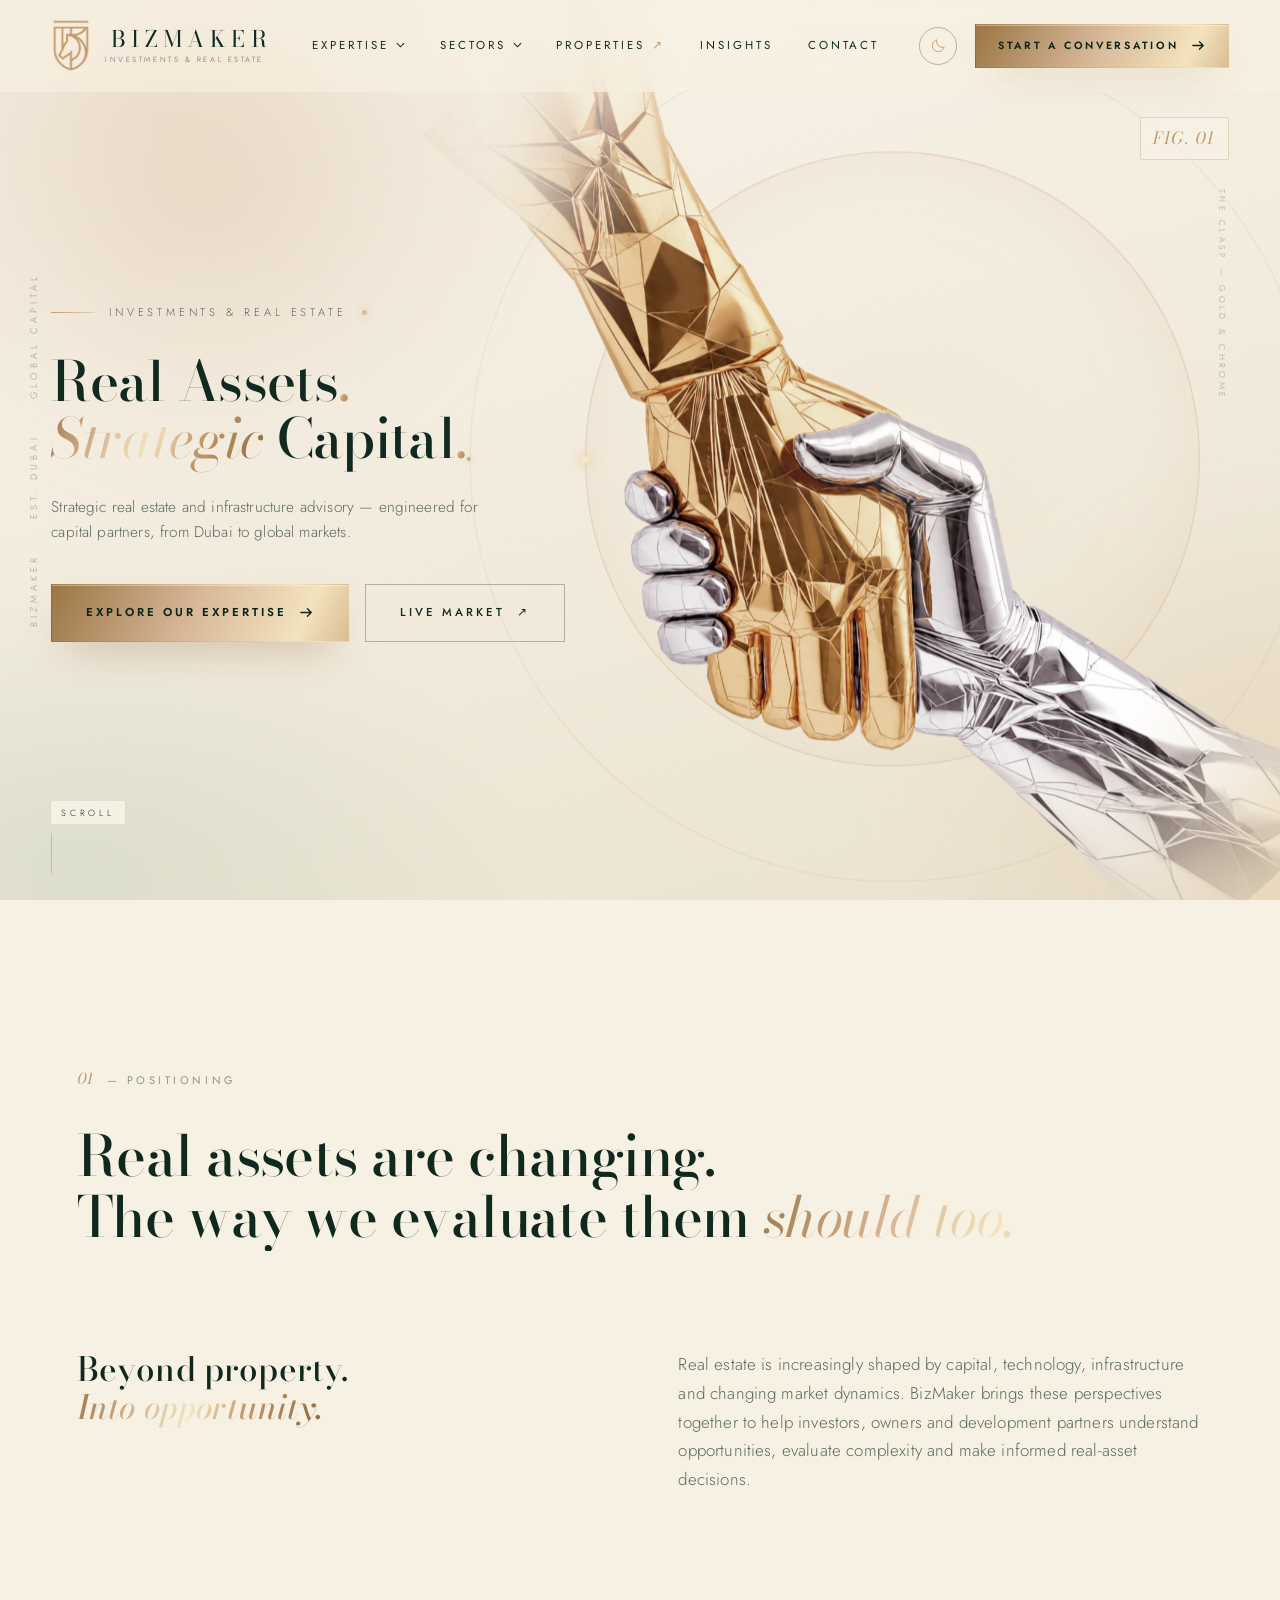
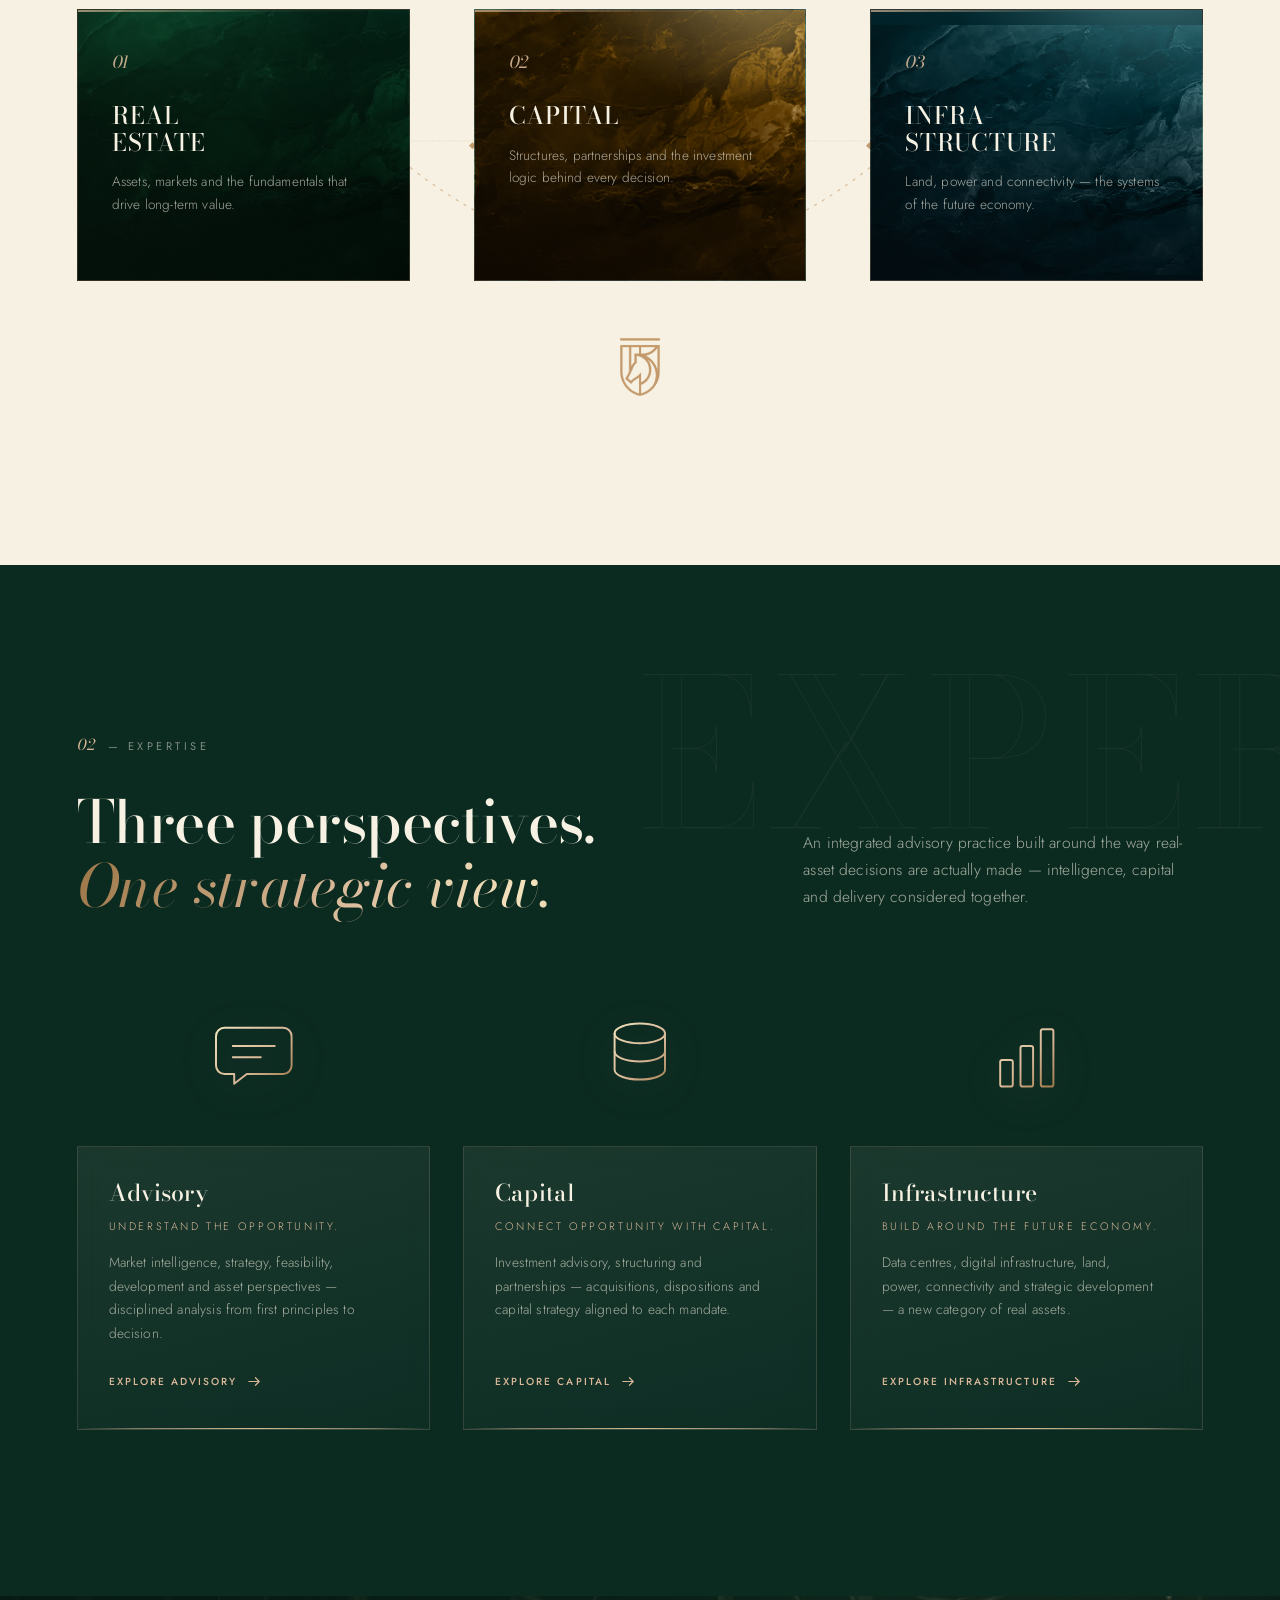
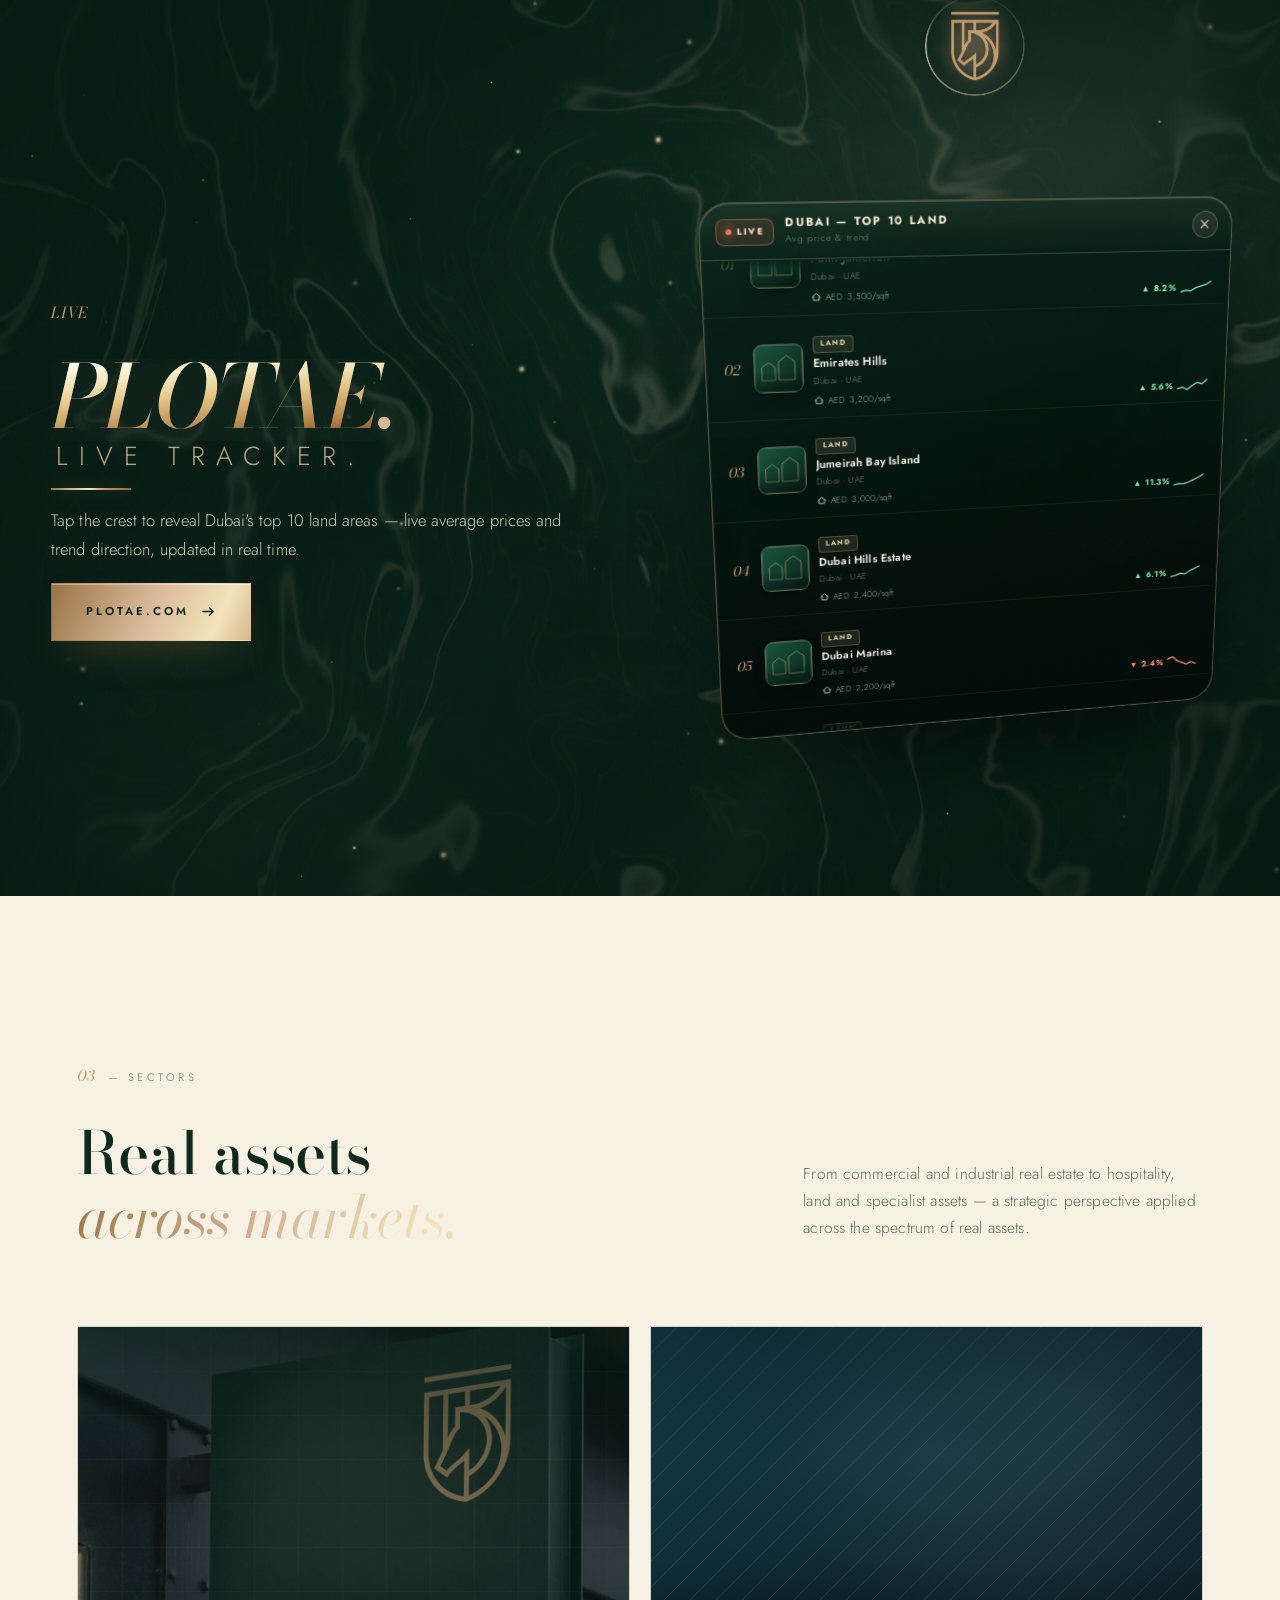
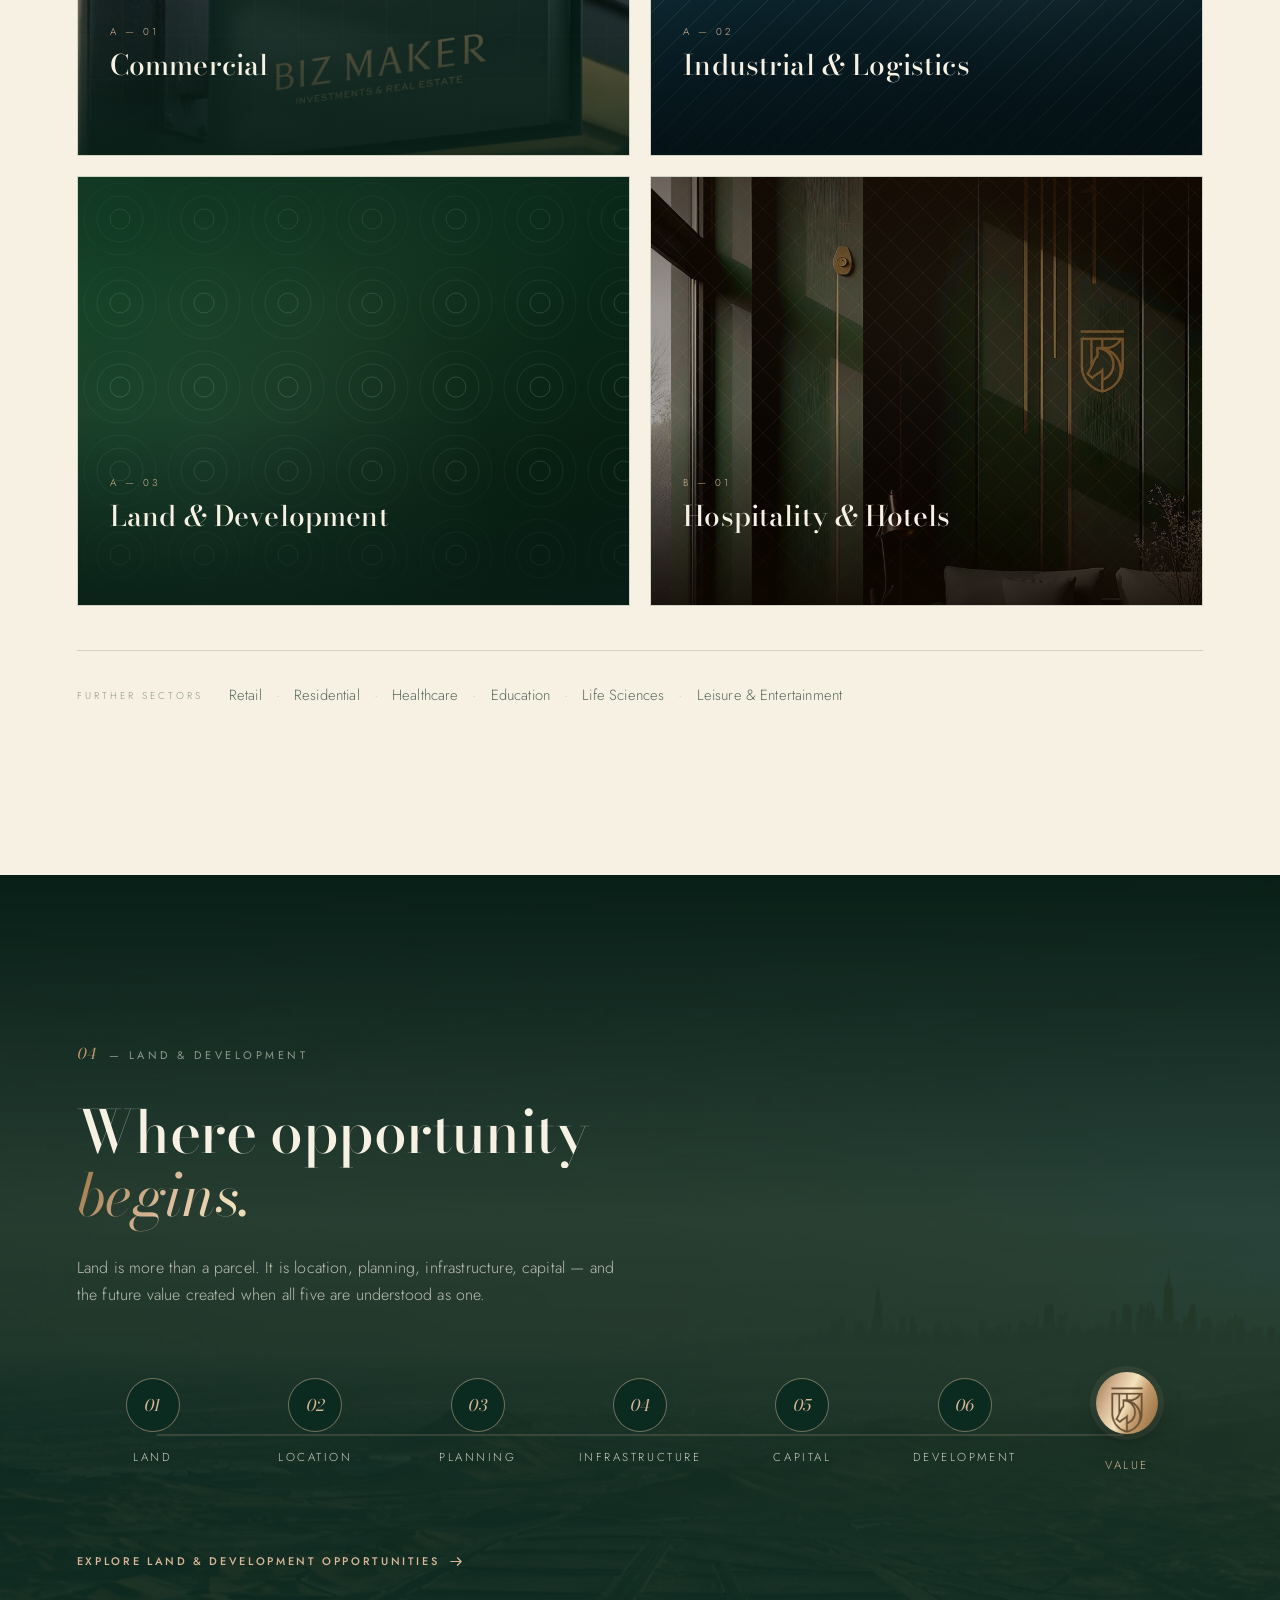
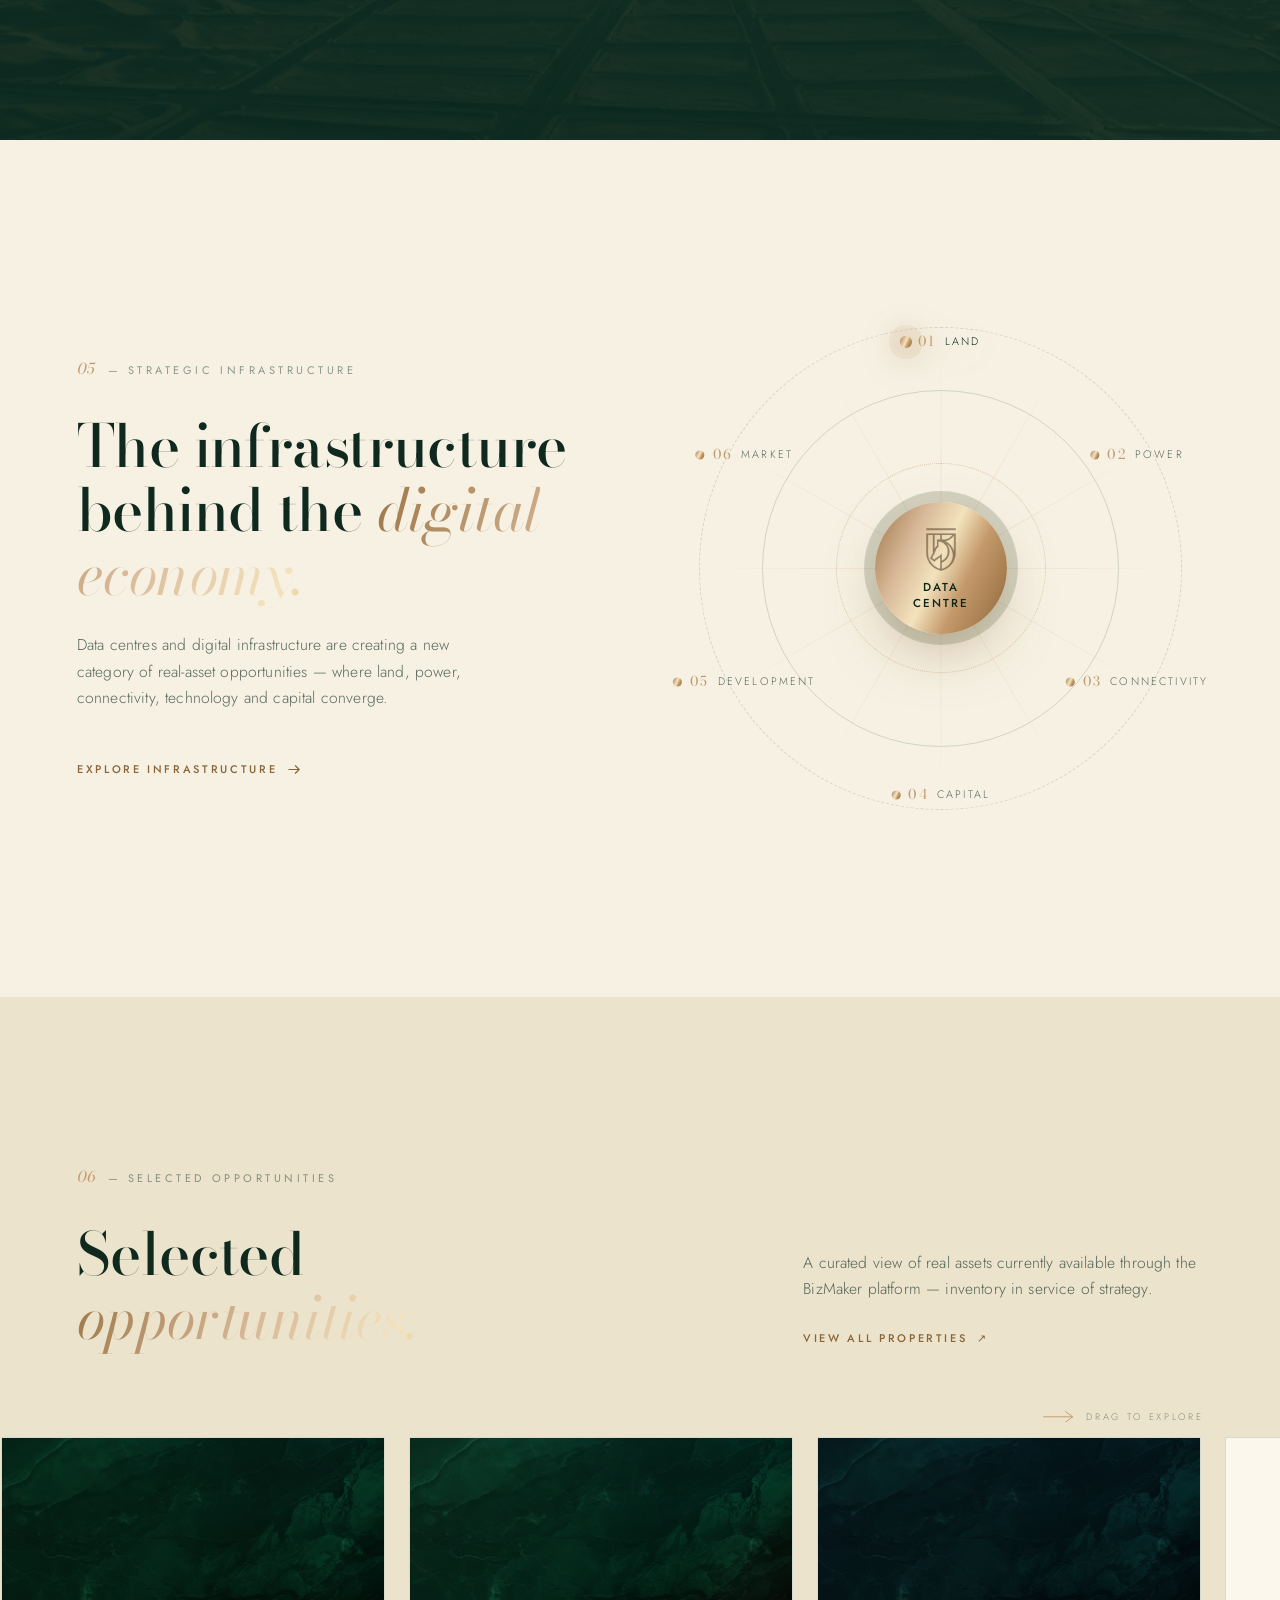
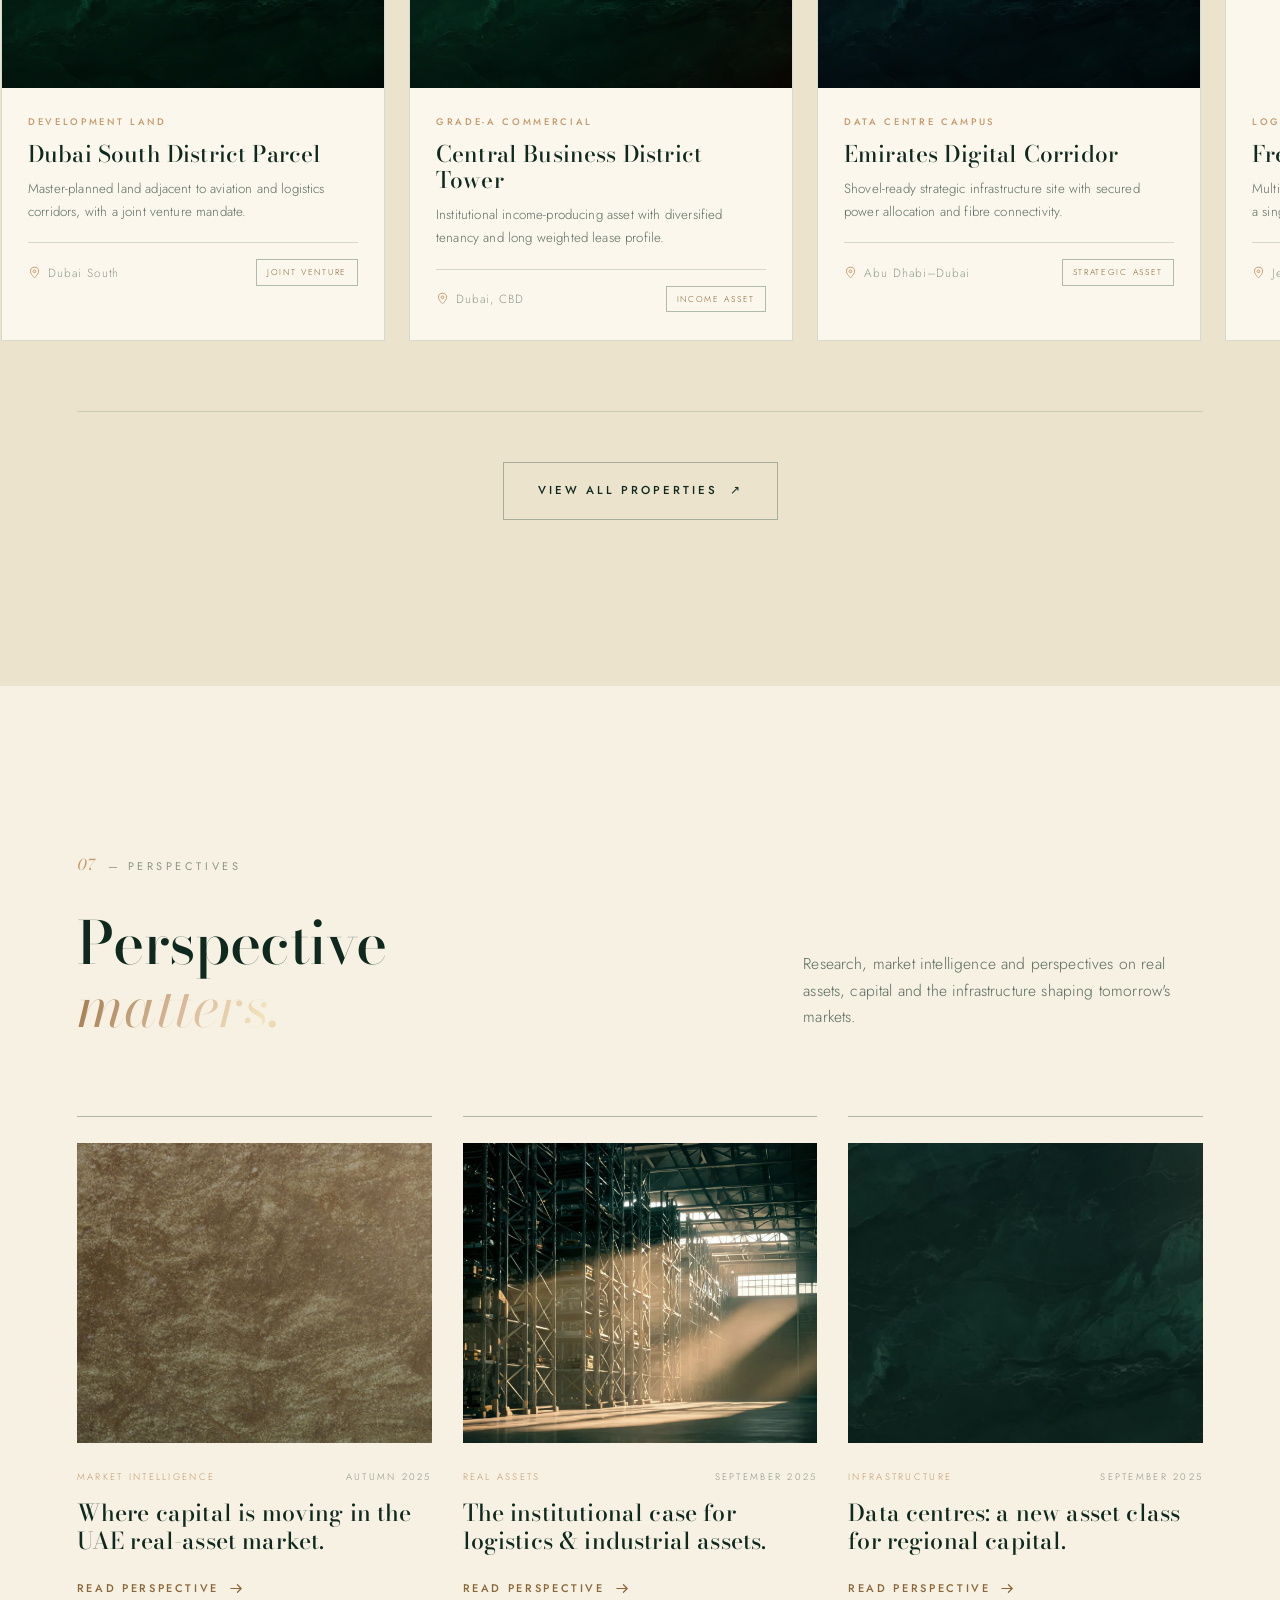
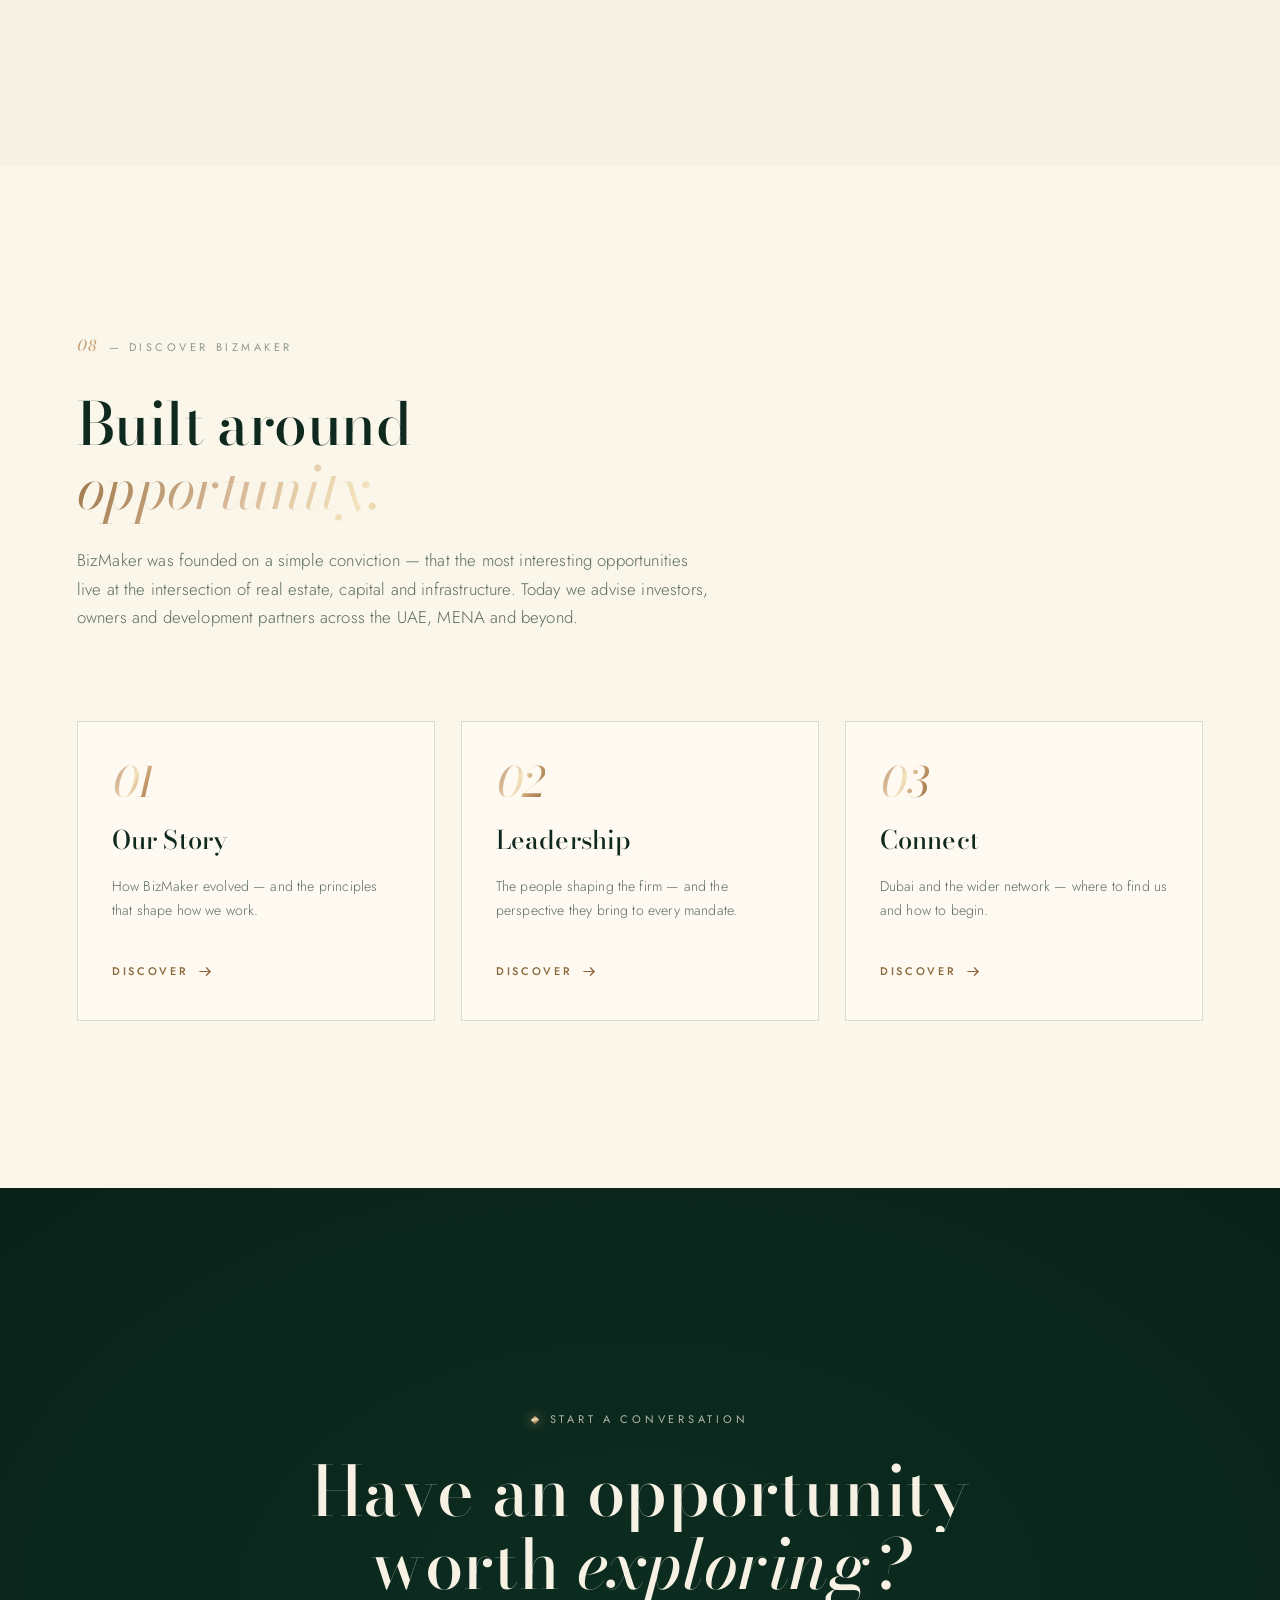
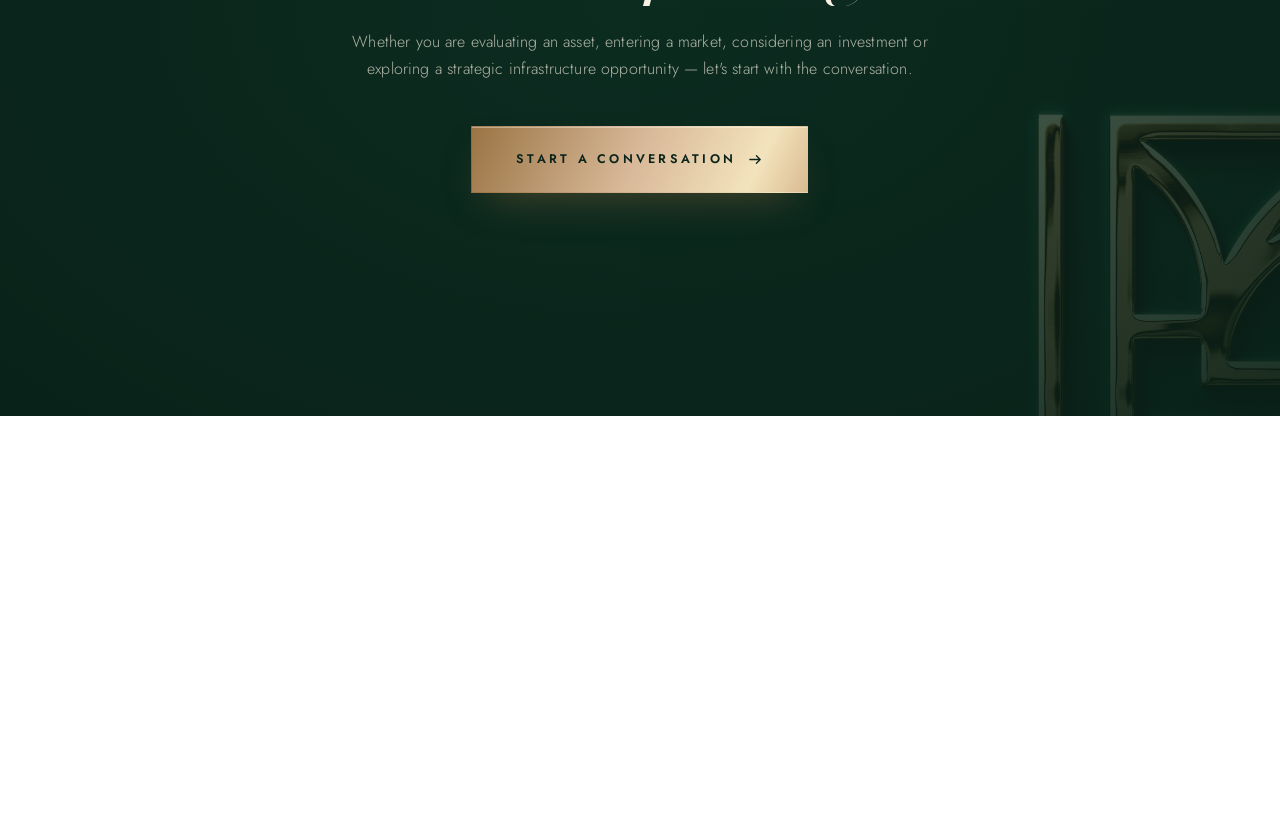
==== commit 1fb63389: "Build out the BizMaker site and refine the homepage Add the About, Expertise, Sectors, Properties, I" ====
--- a/index.html
+++ b/index.html
@@ -5,13 +5,31 @@
 <meta name="viewport" content="width=device-width, initial-scale=1.0" />
 <title>BizMaker — Real Assets. Strategic Capital.</title>
 <meta name="description" content="BizMaker is a Dubai-based real-assets advisory firm — strategic real estate, capital and infrastructure advisory from the UAE to global markets." />
+<link rel="canonical" href="https://www.bizmaker.ae/" />
+<meta property="og:type" content="website" />
+<meta property="og:site_name" content="BizMaker — Investments &amp; Real Estate" />
+<meta property="og:title" content="BizMaker — Real Assets. Strategic Capital." />
+<meta property="og:description" content="Dubai-based real-assets and strategic-capital advisory — strategic real estate, capital and infrastructure from the UAE to global markets." />
+<meta property="og:url" content="https://www.bizmaker.ae/" />
+<meta property="og:image" content="https://www.bizmaker.ae/assets/img-hero.jpg" />
+<meta name="twitter:card" content="summary_large_image" />
+<meta name="twitter:title" content="BizMaker — Real Assets. Strategic Capital." />
+<meta name="twitter:description" content="Dubai-based real-assets and strategic-capital advisory — strategic real estate, capital and infrastructure from the UAE to global markets." />
+<meta name="twitter:image" content="https://www.bizmaker.ae/assets/img-hero.jpg" />
+<meta name="theme-color" content="#173d30" />
 <link rel="icon" type="image/png" href="assets/logo-shield-gold.png" />
 <link rel="preconnect" href="https://fonts.googleapis.com" />
 <link rel="preconnect" href="https://fonts.gstatic.com" crossorigin />
 <link href="https://fonts.googleapis.com/css2?family=Bodoni+Moda:ital,opsz,wght@0,6..96,400;0,6..96,500;0,6..96,600;0,6..96,700;1,6..96,400;1,6..96,500&family=Jost:wght@300;400;500;600&display=swap" rel="stylesheet" />
 <link rel="stylesheet" href="css/style.css?v=88" />
+<script>try{var t=localStorage.getItem("bizmaker-theme");if(t)document.documentElement.setAttribute("data-theme",t)}catch(e){}</script>
+<script type="application/ld+json">
+{"@context":"https://schema.org","@type":"ProfessionalService","name":"BizMaker Investments and Real Estate","url":"https://www.bizmaker.ae/","email":"hello@bizmaker.ae","logo":"https://www.bizmaker.ae/assets/logo-shield-gold.png","description":"Dubai-based real-assets and strategic-capital advisory covering real estate, investment structuring and digital infrastructure.","address":{"@type":"PostalAddress","addressLocality":"Dubai","addressCountry":"AE"},"areaServed":["United Arab Emirates","Middle East","Global"]}
+</script>
 </head>
 <body>
+
+<a class="skip-link" href="#top">Skip to content</a>
 
 <!-- ══════════ SCROLL PROGRESS ══════════ -->
 <div class="scroll-progress" id="scrollProgress"></div>
@@ -28,7 +46,7 @@
 <!-- ══════════ HEADER ══════════ -->
 <header class="header" id="siteHeader">
   <div class="header__bar">
-    <a href="#top" class="brand" aria-label="BizMaker — home">
+    <a href="index.html" class="brand" aria-label="BizMaker — home">
       <span class="brand__crest"><img src="assets/logo-shield-gold.png" alt="BizMaker crest" /></span>
       <span class="brand__text">
         <span class="brand__word">BIZMAKER</span>
@@ -39,18 +57,18 @@
     <nav class="nav" aria-label="Primary">
       <ul class="nav__list">
         <li class="nav__item has-mega" data-menu="expertise">
-          <button class="nav__link" type="button">EXPERTISE
+          <button class="nav__link" type="button" aria-expanded="false" aria-controls="mega-expertise">EXPERTISE
             <svg class="nav__caret" viewBox="0 0 10 6" aria-hidden="true"><path d="M1 1l4 4 4-4" fill="none" stroke="currentColor" stroke-width="1.2"/></svg>
           </button>
         </li>
         <li class="nav__item has-mega" data-menu="sectors">
-          <button class="nav__link" type="button">SECTORS
+          <button class="nav__link" type="button" aria-expanded="false" aria-controls="mega-sectors">SECTORS
             <svg class="nav__caret" viewBox="0 0 10 6" aria-hidden="true"><path d="M1 1l4 4 4-4" fill="none" stroke="currentColor" stroke-width="1.2"/></svg>
           </button>
         </li>
-        <li class="nav__item"><a class="nav__link" href="#properties">PROPERTIES<span class="nav__arrow">↗</span></a></li>
-        <li class="nav__item"><a class="nav__link" href="#insights">INSIGHTS</a></li>
-        <li class="nav__item"><a class="nav__link" href="#contact">CONTACT</a></li>
+        <li class="nav__item"><a class="nav__link" href="properties.html">PROPERTIES<span class="nav__arrow" aria-hidden="true">↗</span></a></li>
+        <li class="nav__item"><a class="nav__link" href="insights.html">INSIGHTS</a></li>
+        <li class="nav__item"><a class="nav__link" href="contact.html">CONTACT</a></li>
       </ul>
     </nav>
 
@@ -59,11 +77,11 @@
         <svg class="theme-toggle__sun" viewBox="0 0 24 24" aria-hidden="true"><circle cx="12" cy="12" r="4.2" fill="none" stroke="currentColor" stroke-width="1.3"/><path d="M12 2.5v2.4M12 19.1v2.4M2.5 12h2.4M19.1 12h2.4M5.3 5.3l1.7 1.7M17 17l1.7 1.7M18.7 5.3L17 7M7 17l-1.7 1.7" stroke="currentColor" stroke-width="1.3" stroke-linecap="round"/></svg>
         <svg class="theme-toggle__moon" viewBox="0 0 24 24" aria-hidden="true"><path d="M20 14.5A8.5 8.5 0 0 1 9.5 4a8.5 8.5 0 1 0 10.5 10.5z" fill="none" stroke="currentColor" stroke-width="1.3" stroke-linejoin="round"/></svg>
       </button>
-      <a href="#contact" class="btn btn--gold btn--sm header__cta">
+      <a href="contact.html" class="btn btn--gold btn--sm header__cta">
         <span>START A CONVERSATION</span>
         <svg viewBox="0 0 16 16" aria-hidden="true"><path d="M2 8h11M9 4l4 4-4 4" fill="none" stroke="currentColor" stroke-width="1.4" stroke-linecap="round" stroke-linejoin="round"/></svg>
       </a>
-      <button class="burger" id="burger" aria-label="Open menu" type="button"><span></span><span></span><span></span></button>
+      <button class="burger" id="burger" aria-label="Open menu" aria-expanded="false" aria-controls="drawer" type="button"><span></span><span></span><span></span></button>
     </div>
   </div>
 
@@ -73,35 +91,35 @@
       <div class="mega__lead">
         <p class="mega__eyebrow">EXPERTISE</p>
         <h3 class="mega__title">Three perspectives.<br/><em>One strategic view.</em></h3>
-        <a href="#expertise" class="link-arrow mega__all">Explore our expertise
+        <a href="expertise.html" class="link-arrow mega__all">Explore our expertise
           <svg viewBox="0 0 16 16"><path d="M2 8h11M9 4l4 4-4 4" fill="none" stroke="currentColor" stroke-width="1.3" stroke-linecap="round" stroke-linejoin="round"/></svg>
         </a>
       </div>
       <div class="mega__cols">
-        <a class="mega-col" href="#expertise">
+        <a class="mega-col" href="expertise.html#advisory">
           <span class="mega-col__index">01</span>
           <span class="mega-col__name">Advisory</span>
           <span class="mega-col__desc">Real estate &amp; investment advisory. Market intelligence, feasibility, asset &amp; portfolio strategy, market entry.</span>
           <span class="mega-col__items">Development Advisory<i></i>Investor Representation<i></i>Land &amp; Site Strategy</span>
         </a>
-        <a class="mega-col" href="#expertise">
+        <a class="mega-col" href="expertise.html#capital">
           <span class="mega-col__index">02</span>
           <span class="mega-col__name">Capital</span>
           <span class="mega-col__desc">Connecting opportunity with capital. Investment structuring, partnerships, acquisitions &amp; dispositions.</span>
           <span class="mega-col__items">Investment Structuring<i></i>Joint Ventures<i></i>Acquisitions &amp; Dispositions</span>
         </a>
-        <a class="mega-col" href="#infrastructure">
+        <a class="mega-col" href="expertise.html#infrastructure">
           <span class="mega-col__index">03</span>
           <span class="mega-col__name">Infrastructure</span>
           <span class="mega-col__desc">Data centres and strategic development — land, power, connectivity and the infrastructure of the future economy.</span>
           <span class="mega-col__items">Data Centres<i></i>Strategic Development<i></i>Infrastructure Advisory</span>
         </a>
-        <a class="mega-col mega-col--quiet" href="#discover">
+        <div class="mega-col mega-col--quiet">
           <span class="mega-col__eyebrow">DISCOVER BIZMAKER</span>
-          <span class="mega-col__row">Our Story</span>
-          <span class="mega-col__row">Leadership</span>
-          <span class="mega-col__row">Connect</span>
-        </a>
+          <a href="about.html"><span class="mega-col__row">Our Story</span></a>
+          <a href="about.html#leadership"><span class="mega-col__row">Leadership</span></a>
+          <a href="contact.html"><span class="mega-col__row">Connect</span></a>
+        </div>
       </div>
     </div>
   </div>
@@ -112,32 +130,32 @@
       <div class="mega__lead">
         <p class="mega__eyebrow">SECTORS</p>
         <h3 class="mega__title">Real assets<br/><em>across markets.</em></h3>
-        <a href="#sectors" class="link-arrow mega__all">View all sectors
+        <a href="sectors.html" class="link-arrow mega__all">View all sectors
           <svg viewBox="0 0 16 16"><path d="M2 8h11M9 4l4 4-4 4" fill="none" stroke="currentColor" stroke-width="1.3" stroke-linecap="round" stroke-linejoin="round"/></svg>
         </a>
       </div>
       <div class="mega__cols">
         <div class="mega-col mega-col--group">
           <span class="mega-col__eyebrow">REAL ESTATE</span>
-          <a href="#sectors"><span class="mega-col__row">Commercial</span></a>
-          <a href="#sectors"><span class="mega-col__row">Retail</span></a>
-          <a href="#sectors"><span class="mega-col__row">Residential</span></a>
-          <a href="#sectors"><span class="mega-col__row">Industrial &amp; Logistics</span></a>
-          <a href="#land"><span class="mega-col__row">Land &amp; Development</span></a>
+          <a href="sectors.html#commercial"><span class="mega-col__row">Commercial</span></a>
+          <a href="sectors.html#retail"><span class="mega-col__row">Retail</span></a>
+          <a href="sectors.html#residential"><span class="mega-col__row">Residential</span></a>
+          <a href="sectors.html#industrial"><span class="mega-col__row">Industrial &amp; Logistics</span></a>
+          <a href="sectors.html#land"><span class="mega-col__row">Land &amp; Development</span></a>
         </div>
         <div class="mega-col mega-col--group">
           <span class="mega-col__eyebrow">SPECIALIST ASSETS</span>
-          <a href="#sectors"><span class="mega-col__row">Hospitality &amp; Hotels</span></a>
-          <a href="#sectors"><span class="mega-col__row">Healthcare</span></a>
-          <a href="#sectors"><span class="mega-col__row">Education</span></a>
-          <a href="#sectors"><span class="mega-col__row">Life Sciences</span></a>
-          <a href="#sectors"><span class="mega-col__row">Leisure &amp; Entertainment</span></a>
+          <a href="sectors.html#hospitality"><span class="mega-col__row">Hospitality &amp; Hotels</span></a>
+          <a href="sectors.html#healthcare"><span class="mega-col__row">Healthcare</span></a>
+          <a href="sectors.html#education"><span class="mega-col__row">Education</span></a>
+          <a href="sectors.html#life-sciences"><span class="mega-col__row">Life Sciences</span></a>
+          <a href="sectors.html#leisure"><span class="mega-col__row">Leisure &amp; Entertainment</span></a>
         </div>
         <div class="mega-col mega-col--feature">
           <div class="mega-col__featureimg" data-parallax-scale><img src="assets/img-sector-land.jpg" alt="Aerial development land" loading="lazy" /></div>
           <span class="mega-col__name">Selected Opportunities</span>
           <span class="mega-col__desc">A curated view of real assets currently available through the BizMaker platform.</span>
-          <a href="#properties" class="link-arrow">View properties <svg viewBox="0 0 16 16"><path d="M2 8h11M9 4l4 4-4 4" fill="none" stroke="currentColor" stroke-width="1.3" stroke-linecap="round" stroke-linejoin="round"/></svg></a>
+          <a href="properties.html" class="link-arrow">View properties <svg viewBox="0 0 16 16"><path d="M2 8h11M9 4l4 4-4 4" fill="none" stroke="currentColor" stroke-width="1.3" stroke-linecap="round" stroke-linejoin="round"/></svg></a>
         </div>
       </div>
     </div>
@@ -147,12 +165,12 @@
 <!-- MOBILE DRAWER -->
 <div class="drawer" id="drawer" aria-hidden="true">
   <div class="drawer__inner">
-    <a href="#expertise" class="drawer__link"><span>EXPERTISE</span><em>01</em></a>
-    <a href="#sectors" class="drawer__link"><span>SECTORS</span><em>02</em></a>
-    <a href="#properties" class="drawer__link"><span>PROPERTIES</span><em>03</em></a>
-    <a href="#insights" class="drawer__link"><span>INSIGHTS</span><em>04</em></a>
-    <a href="#contact" class="drawer__link"><span>CONTACT</span><em>05</em></a>
-    <a href="#contact" class="btn btn--gold drawer__cta">START A CONVERSATION</a>
+    <a href="expertise.html" class="drawer__link"><span>EXPERTISE</span><em>01</em></a>
+    <a href="sectors.html" class="drawer__link"><span>SECTORS</span><em>02</em></a>
+    <a href="properties.html" class="drawer__link"><span>PROPERTIES</span><em>03</em></a>
+    <a href="insights.html" class="drawer__link"><span>INSIGHTS</span><em>04</em></a>
+    <a href="contact.html" class="drawer__link"><span>CONTACT</span><em>05</em></a>
+    <a href="contact.html" class="btn btn--gold drawer__cta">START A CONVERSATION</a>
   </div>
 </div>
 
@@ -191,20 +209,45 @@
       </div>
     </div>
 
-    <!-- floating monument — globe & Dubai skyline (background removed, integrated with text) -->
-    <div class="premium__monument" aria-hidden="true">
-      <div class="premium__monument-stage">
-        <div class="premium__monument-halo"></div>
-        <div class="premium__ring premium__ring--a"></div>
-        <div class="premium__ring premium__ring--b"></div>
-        <div class="premium__monument-figure">
-          <img src="assets/hero-globe-cutout.png?v=79" alt="BizMaker golden Dubai skyline monument resting on a marble globe" />
-          <div class="premium__monument-shine"></div>
-        </div>
-        <div class="premium__monument-shadow"></div>
-      </div>
-      <span class="premium__monument-index">FIG.&nbsp;01</span>
-      <div class="premium__dust"><span></span><span></span><span></span><span></span><span></span><span></span></div>
+    <!-- handshake monument — gold & chrome arms arriving into the clasp -->
+    <div class="hero-stage" aria-hidden="true">
+      <div class="hero-stage__scene" id="handshakeScene">
+        <div class="hero-stage__frame">
+          <div class="hero-stage__orbit">
+            <span class="hero-stage__aura"></span>
+            <span class="hero-stage__ring"></span>
+            <span class="hero-stage__ring hero-stage__ring--outer"></span>
+          </div>
+
+          <div class="handshake" id="handshake">
+            <div class="hand hand--gold">
+              <div class="hand__inner" data-hand="gold">
+                <img src="assets/hero-hand-gold.png" alt="" width="1600" height="1700" decoding="async" />
+                <span class="hand__metal"></span>
+              </div>
+            </div>
+
+            <div class="hand hand--chrome">
+              <div class="hand__inner" data-hand="chrome">
+                <img src="assets/hero-hand-chrome.png" alt="" width="1600" height="1700" decoding="async" />
+                <span class="hand__metal hand__metal--chrome"></span>
+              </div>
+            </div>
+
+            <div class="clasp" id="claspBeat">
+              <span class="clasp__bloom"></span>
+              <span class="clasp__wave"></span>
+              <span class="clasp__wave clasp__wave--late"></span>
+              <span class="clasp__spark"></span><span class="clasp__spark"></span><span class="clasp__spark"></span>
+              <span class="clasp__spark"></span><span class="clasp__spark"></span><span class="clasp__spark"></span>
+              <span class="clasp__spark"></span>
+            </div>
+          </div>
+        </div>
+      </div>
+
+      <span class="hero-stage__index">FIG.&nbsp;01</span>
+      <span class="hero-stage__caption">THE CLASP — GOLD &amp; CHROME</span>
     </div>
 
     <a class="premium__scroll" href="#positioning" aria-label="Scroll to next section">
@@ -287,52 +330,63 @@
         <p class="section-intro" data-reveal>An integrated advisory practice built around the way real-asset decisions are actually made — intelligence, capital and delivery considered together.</p>
       </header>
 
-      <div class="panels">
-        <article class="panel" data-tilt data-reveal>
-          <svg class="panel__outline" viewBox="0 0 100 100" preserveAspectRatio="none" aria-hidden="true" focusable="false"><path d="M1,1 H99 V78 C99,95 62,99 50,99 C38,99 1,95 1,78 Z" vector-effect="non-scaling-stroke" /></svg>
-          <div class="panel__media">
-            <img src="https://trae-api-cn.mchost.guru/api/ide/v1/text_to_image?image_size=landscape_4_3&prompt=minimalist%20luxury%20equestrian%20emblem%2C%20single%20continuous%20gold%20line%20art%20of%20a%20horse%20rearing%20up%20with%20flowing%20mane%2C%20metallic%20champagne%20gold%20linework%2C%20deep%20emerald%20green%20background%2C%20faint%20art%20deco%20geometric%20contour%20pattern%2C%20centered%20heraldic%20composition%2C%20flat%20vector%20illustration%2C%20elegant%20minimal%2C%20no%20photography%2C%20no%20text" alt="Gold line-art rearing horse emblem on emerald patterned field" loading="lazy" />
-            <span class="panel__index">01</span>
-          </div>
-          <div class="panel__body">
-            <h3 class="panel__title">Advisory</h3>
-            <p class="panel__standfirst">Understand the opportunity.</p>
-            <p class="panel__desc">Market intelligence, strategy, feasibility, development and asset perspectives — disciplined analysis from first principles to decision.</p>
-            <a href="#contact" class="link-arrow">Explore advisory
+      <div class="expertise-grid">
+        <article class="expertise-col" data-reveal>
+          <div class="expertise-icon" aria-hidden="true">
+            <svg viewBox="0 0 64 64" fill="none">
+              <defs><linearGradient id="exp-icon-a" x1="8" y1="8" x2="56" y2="58" gradientUnits="userSpaceOnUse"><stop offset="0" stop-color="#f3e3bd"/><stop offset=".55" stop-color="#d8b898"/><stop offset="1" stop-color="#9a7444"/></linearGradient></defs>
+              <path d="M11 12h42a6 6 0 0 1 6 6v21a6 6 0 0 1-6 6H27l-9 7v-7h-7a6 6 0 0 1-6-6V18a6 6 0 0 1 6-6Z" stroke="url(#exp-icon-a)" stroke-width="1.4" stroke-linejoin="round"/>
+              <path d="M17 25h30M17 33h20" stroke="url(#exp-icon-a)" stroke-width="1.4" stroke-linecap="round"/>
+            </svg>
+          </div>
+          <div class="expertise-card">
+            <h3 class="expertise-card__title">Advisory</h3>
+            <p class="expertise-card__kicker">Understand the opportunity.</p>
+            <p class="expertise-card__desc">Market intelligence, strategy, feasibility, development and asset perspectives — disciplined analysis from first principles to decision.</p>
+            <a href="#contact" class="link-arrow expertise-card__link">Explore advisory
               <svg viewBox="0 0 16 16"><path d="M2 8h11M9 4l4 4-4 4" fill="none" stroke="currentColor" stroke-width="1.3" stroke-linecap="round" stroke-linejoin="round"/></svg>
             </a>
-          </div>
-        </article>
-
-        <article class="panel" data-tilt data-reveal>
-          <svg class="panel__outline" viewBox="0 0 100 100" preserveAspectRatio="none" aria-hidden="true" focusable="false"><path d="M1,1 H99 V78 C99,95 62,99 50,99 C38,99 1,95 1,78 Z" vector-effect="non-scaling-stroke" /></svg>
-          <div class="panel__media">
-            <img src="https://trae-api-cn.mchost.guru/api/ide/v1/text_to_image?image_size=landscape_4_3&prompt=minimalist%20luxury%20equestrian%20emblem%2C%20single%20continuous%20gold%20line%20art%20of%20a%20horse%20galloping%20at%20full%20speed%20with%20flowing%20mane%20and%20tail%2C%20metallic%20champagne%20gold%20linework%2C%20deep%20emerald%20green%20background%2C%20faint%20art%20deco%20geometric%20contour%20pattern%2C%20centered%20heraldic%20composition%2C%20flat%20vector%20illustration%2C%20elegant%20minimal%2C%20no%20photography%2C%20no%20text" alt="Gold line-art galloping horse emblem on emerald patterned field" loading="lazy" />
-            <span class="panel__index">02</span>
-          </div>
-          <div class="panel__body">
-            <h3 class="panel__title">Capital</h3>
-            <p class="panel__standfirst">Connect opportunity with capital.</p>
-            <p class="panel__desc">Investment advisory, structuring and partnerships — acquisitions, dispositions and capital strategy aligned to each mandate.</p>
-            <a href="#contact" class="link-arrow">Explore capital
+            <span class="expertise-card__rule" aria-hidden="true"></span>
+          </div>
+        </article>
+
+        <article class="expertise-col" data-reveal>
+          <div class="expertise-icon" aria-hidden="true">
+            <svg viewBox="0 0 64 64" fill="none">
+              <defs><linearGradient id="exp-icon-b" x1="10" y1="8" x2="54" y2="56" gradientUnits="userSpaceOnUse"><stop offset="0" stop-color="#f3e3bd"/><stop offset=".55" stop-color="#d8b898"/><stop offset="1" stop-color="#9a7444"/></linearGradient></defs>
+              <ellipse cx="32" cy="16" rx="18" ry="7" stroke="url(#exp-icon-b)" stroke-width="1.4"/>
+              <path d="M14 16v13c0 3.9 8.1 7 18 7s18-3.1 18-7V16" stroke="url(#exp-icon-b)" stroke-width="1.4" stroke-linecap="round"/>
+              <path d="M14 29v13c0 3.9 8.1 7 18 7s18-3.1 18-7V29" stroke="url(#exp-icon-b)" stroke-width="1.4" stroke-linecap="round"/>
+            </svg>
+          </div>
+          <div class="expertise-card">
+            <h3 class="expertise-card__title">Capital</h3>
+            <p class="expertise-card__kicker">Connect opportunity with capital.</p>
+            <p class="expertise-card__desc">Investment advisory, structuring and partnerships — acquisitions, dispositions and capital strategy aligned to each mandate.</p>
+            <a href="#contact" class="link-arrow expertise-card__link">Explore capital
               <svg viewBox="0 0 16 16"><path d="M2 8h11M9 4l4 4-4 4" fill="none" stroke="currentColor" stroke-width="1.3" stroke-linecap="round" stroke-linejoin="round"/></svg>
             </a>
-          </div>
-        </article>
-
-        <article class="panel" data-tilt data-reveal>
-          <svg class="panel__outline" viewBox="0 0 100 100" preserveAspectRatio="none" aria-hidden="true" focusable="false"><path d="M1,1 H99 V78 C99,95 62,99 50,99 C38,99 1,95 1,78 Z" vector-effect="non-scaling-stroke" /></svg>
-          <div class="panel__media">
-            <img src="https://trae-api-cn.mchost.guru/api/ide/v1/text_to_image?image_size=landscape_4_3&prompt=minimalist%20luxury%20equestrian%20emblem%2C%20single%20continuous%20gold%20line%20art%20of%20a%20horse%20leaping%20in%20a%20show%20jumping%20pose%20with%20flowing%20mane%2C%20metallic%20champagne%20gold%20linework%2C%20deep%20emerald%20green%20background%2C%20faint%20art%20deco%20geometric%20contour%20pattern%2C%20centered%20heraldic%20composition%2C%20flat%20vector%20illustration%2C%20elegant%20minimal%2C%20no%20photography%2C%20no%20text" alt="Gold line-art jumping horse emblem on emerald patterned field" loading="lazy" />
-            <span class="panel__index">03</span>
-          </div>
-          <div class="panel__body">
-            <h3 class="panel__title">Infrastructure</h3>
-            <p class="panel__standfirst">Build around the future economy.</p>
-            <p class="panel__desc">Data centres, digital infrastructure, land, power, connectivity and strategic development — a new category of real assets.</p>
-            <a href="#infrastructure" class="link-arrow">Explore infrastructure
+            <span class="expertise-card__rule" aria-hidden="true"></span>
+          </div>
+        </article>
+
+        <article class="expertise-col" data-reveal>
+          <div class="expertise-icon" aria-hidden="true">
+            <svg viewBox="0 0 64 64" fill="none">
+              <defs><linearGradient id="exp-icon-c" x1="10" y1="8" x2="54" y2="56" gradientUnits="userSpaceOnUse"><stop offset="0" stop-color="#f3e3bd"/><stop offset=".55" stop-color="#d8b898"/><stop offset="1" stop-color="#9a7444"/></linearGradient></defs>
+              <rect x="13" y="35" width="9" height="19" rx="1.5" stroke="url(#exp-icon-c)" stroke-width="1.4"/>
+              <rect x="27.5" y="25" width="9" height="29" rx="1.5" stroke="url(#exp-icon-c)" stroke-width="1.4"/>
+              <rect x="42" y="13" width="9" height="41" rx="1.5" stroke="url(#exp-icon-c)" stroke-width="1.4"/>
+            </svg>
+          </div>
+          <div class="expertise-card">
+            <h3 class="expertise-card__title">Infrastructure</h3>
+            <p class="expertise-card__kicker">Build around the future economy.</p>
+            <p class="expertise-card__desc">Data centres, digital infrastructure, land, power, connectivity and strategic development — a new category of real assets.</p>
+            <a href="#infrastructure" class="link-arrow expertise-card__link">Explore infrastructure
               <svg viewBox="0 0 16 16"><path d="M2 8h11M9 4l4 4-4 4" fill="none" stroke="currentColor" stroke-width="1.3" stroke-linecap="round" stroke-linejoin="round"/></svg>
             </a>
+            <span class="expertise-card__rule" aria-hidden="true"></span>
           </div>
         </article>
       </div>
@@ -508,7 +562,7 @@
 
   <!-- ══════════ 04 LAND ══════════ -->
   <section class="section land" id="land">
-    <div class="land__bg" data-parallax-bg><img src="assets/img-land-planning.jpg" alt="Aerial of new city expansion" loading="lazy" /></div>
+    <div class="land__bg" data-parallax-bg><img src="assets/home-land-planning.webp" alt="Aerial view of planned development land and a landscaped road corridor leading toward the Dubai skyline at golden hour" loading="lazy" decoding="async" /></div>
     <div class="land__veil"></div>
     <div class="container">
       <p class="section-index section-index--light" data-reveal><em>04</em> — LAND &amp; DEVELOPMENT</p>
@@ -684,117 +738,12 @@
     </div>
   </section>
 
-  <!-- ══════════ 07 NETWORK ══════════ -->
-  <section class="section network" id="global">
-    <div class="network__veil"></div>
-    <div class="container network__container">
-      <div class="network__text">
-        <p class="section-index section-index--light" data-reveal><em>07</em> — UAE · GLOBAL POSITIONING</p>
-        <h2 class="section-title section-title--light" data-reveal-lines>
-          <span class="line"><span class="line__inner">Dubai.</span></span>
-          <span class="line"><span class="line__inner">Connected to <em>the world.</em></span></span>
-        </h2>
-        <p class="network__copy" data-reveal>From its Dubai base, BizMaker operates at the intersection of the UAE, MENA and global investment markets — local understanding, united with an international perspective on capital, real assets and strategic partnerships.</p>
-        <div class="network__tiers" data-reveal>
-          <div class="tier tier--uae" data-region="uae">
-            <span class="tier__medal"><span class="tier__num">01</span></span>
-            <span class="tier__text"><strong>UAE</strong><em>Dubai · Abu Dhabi</em></span>
-            <svg class="tier__arrow" viewBox="0 0 16 16" aria-hidden="true"><path d="M3 8h10M9 4l4 4-4 4" fill="none" stroke="currentColor" stroke-width="1.3" stroke-linecap="round" stroke-linejoin="round"/></svg>
-          </div>
-          <div class="tier tier--mena" data-region="mena">
-            <span class="tier__medal"><span class="tier__num">02</span></span>
-            <span class="tier__text"><strong>MENA</strong><em>Riyadh · Doha · Cairo · Muscat</em></span>
-            <svg class="tier__arrow" viewBox="0 0 16 16" aria-hidden="true"><path d="M3 8h10M9 4l4 4-4 4" fill="none" stroke="currentColor" stroke-width="1.3" stroke-linecap="round" stroke-linejoin="round"/></svg>
-          </div>
-          <div class="tier tier--global" data-region="global">
-            <span class="tier__medal"><span class="tier__num">03</span></span>
-            <span class="tier__text"><strong>GLOBAL</strong><em>London · New York · Singapore · Mumbai</em></span>
-            <svg class="tier__arrow" viewBox="0 0 16 16" aria-hidden="true"><path d="M3 8h10M9 4l4 4-4 4" fill="none" stroke="currentColor" stroke-width="1.3" stroke-linecap="round" stroke-linejoin="round"/></svg>
-          </div>
-        </div>
-      </div>
-
-      <div class="network__map" id="networkMap">
-        <svg viewBox="0 0 620 560" class="net-svg" aria-hidden="true">
-          <defs>
-            <radialGradient id="nodeGlow" cx="50%" cy="50%" r="50%">
-              <stop offset="0%" stop-color="#e8cfa0" stop-opacity=".9"/>
-              <stop offset="100%" stop-color="#c49a6c" stop-opacity="0"/>
-            </radialGradient>
-            <linearGradient id="arcGold" x1="0" y1="1" x2="1" y2="0">
-              <stop offset="0%" stop-color="#f3e3bd" stop-opacity=".75"/>
-              <stop offset="45%" stop-color="#d8b898" stop-opacity=".5"/>
-              <stop offset="100%" stop-color="#8c6637" stop-opacity=".18"/>
-            </linearGradient>
-            <radialGradient id="pulseGlow" cx="50%" cy="50%" r="50%">
-              <stop offset="0%" stop-color="#fff7e2" stop-opacity="1"/>
-              <stop offset="45%" stop-color="#e8cfa0" stop-opacity=".55"/>
-              <stop offset="100%" stop-color="#e8cfa0" stop-opacity="0"/>
-            </radialGradient>
-          </defs>
-          <g class="net-dots" id="netDots"></g>
-          <g class="net-arcs" id="netArcs">
-            <path class="arc arc--mena" id="arcRiyadh" d="M330 300 C 250 180, 210 120, 170 90"/>
-            <path class="arc arc--mena" id="arcDoha" d="M330 300 C 280 170, 250 150, 250 120"/>
-            <path class="arc arc--mena" id="arcCairo" d="M330 300 C 250 230, 180 200, 130 190"/>
-            <path class="arc arc--mena" id="arcMuscat" d="M330 300 C 360 200, 380 150, 400 110"/>
-            <path class="arc arc--global" id="arcLondon" d="M330 300 C 260 250, 180 250, 90 240"/>
-            <path class="arc arc--global" id="arcSingapore" d="M330 300 C 300 200, 360 120, 520 70"/>
-            <path class="arc arc--global" id="arcHongkong" d="M330 300 C 430 250, 520 260, 560 250"/>
-            <path class="arc arc--global" id="arcMumbai" d="M330 300 C 400 330, 470 350, 520 380"/>
-            <path class="arc arc--uae" id="arcAbudhabi" d="M330 300 C 310 330, 295 350, 280 370"/>
-          </g>
-          <g class="net-pulses">
-            <circle class="route-pulse" r="5" fill="url(#pulseGlow)"><animateMotion dur="4.2s" repeatCount="indefinite" begin="0.4s" rotate="auto"><mpath href="#arcRiyadh"/></animateMotion></circle>
-            <circle class="route-pulse" r="5" fill="url(#pulseGlow)"><animateMotion dur="4.8s" repeatCount="indefinite" begin="1.6s"><mpath href="#arcDoha"/></animateMotion></circle>
-            <circle class="route-pulse" r="5" fill="url(#pulseGlow)"><animateMotion dur="5.4s" repeatCount="indefinite" begin="2.4s"><mpath href="#arcCairo"/></animateMotion></circle>
-            <circle class="route-pulse" r="5" fill="url(#pulseGlow)"><animateMotion dur="4.6s" repeatCount="indefinite" begin="3s"><mpath href="#arcMuscat"/></animateMotion></circle>
-            <circle class="route-pulse" r="5" fill="url(#pulseGlow)"><animateMotion dur="6s" repeatCount="indefinite" begin="0.8s"><mpath href="#arcLondon"/></animateMotion></circle>
-            <circle class="route-pulse" r="5" fill="url(#pulseGlow)"><animateMotion dur="6.4s" repeatCount="indefinite" begin="2.2s"><mpath href="#arcSingapore"/></animateMotion></circle>
-            <circle class="route-pulse" r="5" fill="url(#pulseGlow)"><animateMotion dur="5.8s" repeatCount="indefinite" begin="3.4s"><mpath href="#arcHongkong"/></animateMotion></circle>
-            <circle class="route-pulse" r="5" fill="url(#pulseGlow)"><animateMotion dur="5.2s" repeatCount="indefinite" begin="1.2s"><mpath href="#arcMumbai"/></animateMotion></circle>
-            <circle class="route-pulse" r="4.4" fill="url(#pulseGlow)"><animateMotion dur="3.4s" repeatCount="indefinite" begin="0.2s"><mpath href="#arcAbudhabi"/></animateMotion></circle>
-          </g>
-          <g class="net-nodes" id="netNodes">
-            <g class="node node--mena" transform="translate(170,90)"><circle r="14" fill="url(#nodeGlow)"/><circle r="3.4" class="node__core"/></g>
-            <g class="node node--mena" transform="translate(250,120)"><circle r="14" fill="url(#nodeGlow)"/><circle r="3.4" class="node__core"/></g>
-            <g class="node node--mena" transform="translate(130,190)"><circle r="14" fill="url(#nodeGlow)"/><circle r="3.4" class="node__core"/></g>
-            <g class="node node--mena" transform="translate(400,110)"><circle r="14" fill="url(#nodeGlow)"/><circle r="3.4" class="node__core"/></g>
-            <g class="node node--global" transform="translate(90,240)"><circle r="14" fill="url(#nodeGlow)"/><circle r="3.4" class="node__core"/></g>
-            <g class="node node--global" transform="translate(520,70)"><circle r="14" fill="url(#nodeGlow)"/><circle r="3.4" class="node__core"/></g>
-            <g class="node node--global" transform="translate(560,250)"><circle r="14" fill="url(#nodeGlow)"/><circle r="3.4" class="node__core"/></g>
-            <g class="node node--global" transform="translate(520,380)"><circle r="14" fill="url(#nodeGlow)"/><circle r="3.4" class="node__core"/></g>
-            <g class="node node--uae" transform="translate(280,370)"><circle r="12" fill="url(#nodeGlow)"/><circle r="3" class="node__core"/></g>
-            <g class="node node--hq" transform="translate(330,300)">
-              <circle r="46" fill="url(#nodeGlow)"/>
-              <circle r="36" class="node__orbit"/>
-              <circle r="26" class="node__halo"/>
-              <circle r="6" class="node__core"/>
-            </g>
-          </g>
-          <g class="net-labels" font-family="Jost, sans-serif">
-            <text x="170" y="72" class="net-label net-label--mena">RIYADH</text>
-            <text x="250" y="102" class="net-label net-label--mena">DOHA</text>
-            <text x="120" y="214" class="net-label net-label--mena">CAIRO</text>
-            <text x="400" y="92" class="net-label net-label--mena">MUSCAT</text>
-            <text x="84" y="264" class="net-label net-label--global">LONDON</text>
-            <text x="520" y="52" class="net-label net-label--global">SINGAPORE</text>
-            <text x="556" y="274" class="net-label net-label--global">HONG KONG</text>
-            <text x="470" y="408" class="net-label net-label--global">MUMBAI</text>
-            <text x="246" y="394" class="net-label net-label--uae">ABU DHABI</text>
-            <text x="344" y="306" class="net-label net-label--hq">DUBAI · HQ</text>
-          </g>
-        </svg>
-      </div>
-    </div>
-  </section>
-
-  <!-- ══════════ 08 INSIGHTS ══════════ -->
+  <!-- ══════════ 07 INSIGHTS ══════════ -->
   <section class="section insights" id="insights">
     <div class="container">
       <header class="section-head">
         <div>
-          <p class="section-index" data-reveal><em>08</em> — PERSPECTIVES</p>
+          <p class="section-index" data-reveal><em>07</em> — PERSPECTIVES</p>
           <h2 class="section-title" data-reveal-lines>
             <span class="line"><span class="line__inner">Perspective</span></span>
             <span class="line"><span class="line__inner"><em>matters.</em></span></span>
@@ -805,7 +754,7 @@
 
       <div class="insights__grid">
         <article class="insight" data-tilt data-reveal>
-          <a href="#insights" class="insight__media"><img src="assets/img-insight-market.jpg" alt="Bronze gold editorial texture — market intelligence" loading="lazy" data-parallax-tile /></a>
+          <a href="#insights" class="insight__media"><img src="assets/img-insight-market.jpg" alt="Bronze and gold material study — capital markets perspective" loading="lazy" data-parallax-tile /></a>
           <div class="insight__body">
             <div class="insight__meta"><span class="insight__cat">MARKET INTELLIGENCE</span><time>AUTUMN 2025</time></div>
             <h3 class="insight__title"><a href="#insights">Where capital is moving in the UAE real-asset market.</a></h3>
@@ -815,7 +764,7 @@
           </div>
         </article>
         <article class="insight" data-tilt data-reveal>
-          <a href="#insights" class="insight__media"><img src="assets/img-insight-assets.jpg" alt="Emerald marble study — real assets and investment" loading="lazy" data-parallax-tile /></a>
+          <a href="#insights" class="insight__media"><img src="assets/insight-logistics.webp" alt="Interior of a high-spec distribution warehouse at dusk — logistics and industrial assets" loading="lazy" data-parallax-tile /></a>
           <div class="insight__body">
             <div class="insight__meta"><span class="insight__cat">REAL ASSETS</span><time>SEPTEMBER 2025</time></div>
             <h3 class="insight__title"><a href="#insights">The institutional case for logistics &amp; industrial assets.</a></h3>
@@ -838,11 +787,11 @@
     </div>
   </section>
 
-  <!-- ══════════ 09 DISCOVER ══════════ -->
+  <!-- ══════════ 08 DISCOVER ══════════ -->
   <section class="section discover" id="discover">
     <div class="container">
       <div class="discover__top">
-        <p class="section-index" data-reveal><em>09</em> — DISCOVER BIZMAKER</p>
+        <p class="section-index" data-reveal><em>08</em> — DISCOVER BIZMAKER</p>
         <h2 class="section-title" data-reveal-lines>
           <span class="line"><span class="line__inner">Built around</span></span>
           <span class="line"><span class="line__inner"><em>opportunity.</em></span></span>
@@ -903,35 +852,35 @@
     <div class="footer__cols">
       <div class="footer__col">
         <h5>EXPERTISE</h5>
-        <a href="#expertise">Advisory</a>
-        <a href="#expertise">Capital</a>
-        <a href="#infrastructure">Infrastructure</a>
-        <a href="#discover">Discover BizMaker</a>
+        <a href="expertise.html#advisory">Advisory</a>
+        <a href="expertise.html#capital">Capital</a>
+        <a href="expertise.html#infrastructure">Infrastructure</a>
+        <a href="about.html">Discover BizMaker</a>
       </div>
       <div class="footer__col">
         <h5>SECTORS</h5>
-        <a href="#sectors">Real Estate</a>
-        <a href="#sectors">Specialist Assets</a>
-        <a href="#land">Land &amp; Development</a>
-        <a href="#properties">Properties ↗</a>
+        <a href="sectors.html#commercial">Real Estate</a>
+        <a href="sectors.html#hospitality">Specialist Assets</a>
+        <a href="sectors.html#land">Land &amp; Development</a>
+        <a href="properties.html">Properties <span aria-hidden="true">↗</span></a>
       </div>
       <div class="footer__col">
         <h5>COMPANY</h5>
-        <a href="#discover">Our Story</a>
-        <a href="#discover">Leadership</a>
-        <a href="#insights">Insights</a>
-        <a href="#contact">Contact</a>
+        <a href="about.html">Our Story</a>
+        <a href="about.html#leadership">Leadership</a>
+        <a href="insights.html">Insights</a>
+        <a href="contact.html">Contact</a>
       </div>
     </div>
   </div>
   <div class="container footer__base">
-    <span>© 2025 BIZMAKER — INVESTMENTS &amp; REAL ESTATE</span>
+    <span>© 2025 BIZMAKER — INVESTMENTS &amp; REAL ESTATE · <a href="legal.html">PRIVACY &amp; TERMS</a></span>
     <span>DUBAI, UNITED ARAB EMIRATES</span>
     <span class="footer__web">WWW.BIZMAKER.AE</span>
   </div>
 </footer>
 
 <div class="noise" aria-hidden="true"></div>
-<script src="js/main.js?v=6" defer></script>
+<script src="js/main.js?v=7" defer></script>
 </body>
 </html>
--- a/css/style.css
+++ b/css/style.css
@@ -83,6 +83,14 @@
 ::selection { background: var(--bronze); color: #0b2a20; }
 
 img { display: block; max-width: 100%; }
+.svg-defs { position: absolute; width: 0; height: 0; overflow: hidden; }
+.skip-link {
+  position: fixed; top: -80px; left: 22px; z-index: 1000;
+  padding: 12px 20px; background: var(--green-800); color: var(--cream);
+  font-size: 11px; letter-spacing: .2em; text-transform: uppercase;
+  border: 1px solid var(--champagne); transition: top .3s var(--ease-out);
+}
+.skip-link:focus { top: 14px; }
 a { color: inherit; text-decoration: none; }
 button { font-family: inherit; background: none; border: 0; cursor: pointer; color: inherit; }
 
@@ -397,7 +405,7 @@
   color: var(--ink);
   overflow: hidden;
 }
-.premium__bg { position: absolute; inset: 0; z-index: 3; overflow: hidden; pointer-events: none; }
+.premium__bg { position: absolute; inset: 0; z-index: 0; overflow: hidden; pointer-events: none; }
 .premium__glow {
   position: absolute; left: -10%; top: -16%; width: 52vw; height: 52vw; border-radius: 50%;
   background: radial-gradient(circle, rgba(216,184,152,.30) 0%, rgba(216,184,152,.05) 42%, rgba(216,184,152,0) 68%);
@@ -411,12 +419,20 @@
   opacity: .05; mix-blend-mode: multiply;
 }
 
+/* the hero is a fixed cream gallery canvas — keep dark ink in both themes */
+html[data-theme="dark"] .hero.premium {
+  --ink: #10291f;
+  --ink-soft: rgba(16, 41, 31, .7);
+  --ink-faint: rgba(16, 41, 31, .52);
+  --line-strong: rgba(23, 61, 48, .34);
+}
+
 /* ── LEFT editorial panel ── */
 .premium__panel {
   position: relative; z-index: 2;
   min-height: 100vh; min-height: 100svh;
   display: flex; flex-direction: column; justify-content: center;
-  padding: clamp(120px, 15vh, 168px) clamp(32px, 4.5vw, 84px) clamp(90px, 11vh, 130px);
+  padding: clamp(120px, 15vh, 168px) clamp(22px, 4vw, 60px) clamp(90px, 11vh, 130px);
 }
 /* vertical edge label */
 .premium__side {
@@ -426,11 +442,11 @@
   font-size: .6rem; letter-spacing: .42em; color: var(--ink-faint);
   white-space: nowrap; opacity: .85;
 }
-.premium__content { position: relative; max-width: 540px; }
+.premium__content { position: relative; max-width: 566px; }
 
 .premium__eyebrow {
   display: inline-flex; align-items: center; gap: 14px;
-  font-size: .7rem; letter-spacing: .34em; color: var(--ink-faint);
+  font-size: .7rem; letter-spacing: .34em; color: var(--ink-soft); opacity: .82;
   text-transform: uppercase; margin-bottom: clamp(24px, 3.4vh, 38px);
   animation: premiumFadeUp 1s .15s cubic-bezier(.2,.7,.2,1) both;
 }
@@ -444,7 +460,7 @@
 
 .premium__title {
   font-family: var(--serif); font-weight: 500;
-  font-size: clamp(2.9rem, 4.3vw, 4.6rem); line-height: 1.02; letter-spacing: -.015em;
+  font-size: clamp(2.9rem, 4.3vw, 4.6rem); line-height: 1.04; letter-spacing: -.012em;
   color: var(--ink); margin: 0;
 }
 .premium__line { display: block; }
@@ -463,130 +479,256 @@
 
 .premium__sub {
   max-width: 460px; margin-top: clamp(22px, 3vh, 34px);
-  font-size: clamp(.92rem, .95vw, 1.02rem); line-height: 1.7; color: var(--ink-soft);
+  font-size: clamp(.96rem, 1vw, 1.04rem); line-height: 1.68; color: var(--ink-soft);
   animation: premiumFadeUp 1s .55s cubic-bezier(.2,.7,.2,1) both;
 }
 .premium__cta {
-  display: flex; flex-wrap: wrap; gap: 14px; margin-top: clamp(30px, 4.2vh, 46px);
+  display: flex; flex-wrap: wrap; gap: 16px; margin-top: clamp(30px, 4.2vh, 46px);
   animation: premiumFadeUp 1s .68s cubic-bezier(.2,.7,.2,1) both;
 }
 
-/* ── floating monument — globe & Dubai skyline (cut-out, layered with text, no divider) ── */
-.premium__monument {
+/* ── the handshake — two metal arms arriving into one clasp ── */
+.hero-stage {
   position: absolute; inset: 0; z-index: 1;
+  --arm-scale: 1.32;
   display: flex; align-items: center; justify-content: flex-end;
-  padding: 0 clamp(96px, 10vw, 180px) 0 0;
-  overflow: hidden;
+  padding: 7vh clamp(10px, 1.6vw, 28px) 4vh 0;
+  perspective: 1600px;
+  perspective-origin: 62% 46%;
   pointer-events: none;
 }
-.premium__monument-stage {
+.hero-stage__scene {
   position: relative;
-  height: clamp(520px, 76vh, 820px);
+  height: clamp(560px, 86vh, 920px);
+  aspect-ratio: 1600 / 1700;
+  transform-style: preserve-3d;
+}
+/* scaled around the clasp: the gold arm leaves the top of the page and the
+   chrome arm runs past the right edge, while the clasp itself never moves */
+.hero-stage__frame {
+  position: absolute; inset: 0;
+  transform: scale(var(--arm-scale));
+  transform-origin: 51% 52%;
+  transform-style: preserve-3d;
+}
+
+/* — orbit: aura, hairline rings, tiny orbital node — */
+.hero-stage__orbit {
+  position: absolute; inset: 0; z-index: 0;
   display: flex; align-items: center; justify-content: center;
 }
-/* champagne halo behind the globe */
-.premium__monument-halo {
-  position: absolute; left: 50%; top: 72%; transform: translate(-50%,-50%);
-  width: 130%; aspect-ratio: 1; border-radius: 50%;
-  background:
-    radial-gradient(circle at 50% 46%, rgba(228,200,158,.5) 0%, rgba(216,184,152,.2) 38%, rgba(216,184,152,0) 68%);
-  filter: blur(26px);
-  animation: premiumHaloPulse 6s ease-in-out infinite alternate;
-}
-@keyframes premiumHaloPulse { from { opacity: .7; scale: .94; } to { opacity: 1; scale: 1.07; } }
-/* orbital rings around the globe */
-.premium__ring {
-  position: absolute; left: 50%; top: 85%;
-  border-radius: 50%; pointer-events: none;
-  transform: translate(-50%, -50%);
-}
-.premium__ring--a {
-  width: 86%; aspect-ratio: 1;
-  border: 1px solid rgba(196,154,108,.5);
-  border-top-color: rgba(228,200,158,.95);
-  border-bottom-color: rgba(196,154,108,.15);
-  box-shadow: 0 0 40px -12px rgba(216,184,152,.55), inset 0 0 40px -18px rgba(216,184,152,.5);
-  animation: premiumRingSpin 26s linear infinite;
-}
-.premium__ring--b {
-  width: 108%; aspect-ratio: 1;
-  border: 1px dashed rgba(196,154,108,.38);
-  animation: premiumRingSpinRev 42s linear infinite;
-}
-@keyframes premiumRingSpin { to { transform: translate(-50%, -50%) rotate(360deg); } }
-@keyframes premiumRingSpinRev { to { transform: translate(-50%, -50%) rotate(-360deg); } }
-/* the monument */
-.premium__monument-figure {
-  position: relative; z-index: 2;
-  height: 100%;
-  display: flex; align-items: flex-end; justify-content: center;
-  animation: premiumFloat 9s ease-in-out infinite;
-  filter: drop-shadow(0 36px 38px -22px rgba(60,44,18,.4));
-}
-.premium__monument-figure img { display: block; height: 100%; width: auto; }
-@keyframes premiumFloat {
-  0%, 100% { transform: translateY(-8px); }
-  50%      { transform: translateY(8px); }
-}
-/* light gliding across the monument only (masked by the cut-out) */
-.premium__monument-shine {
-  position: absolute; inset: -4% -10%;
-  background: linear-gradient(112deg, transparent 42%, rgba(255,246,222,.5) 50%, transparent 58%);
-  mix-blend-mode: screen; pointer-events: none;
-  -webkit-mask: url("../assets/hero-globe-cutout.png?v=79") center bottom / contain no-repeat;
-  mask: url("../assets/hero-globe-cutout.png?v=79") center bottom / contain no-repeat;
-  animation: premiumShine 7s ease-in-out infinite;
-}
-@keyframes premiumShine {
-  0%, 20% { transform: translateX(-38%); opacity: 0; }
-  38%     { opacity: 1; }
-  62%,100% { transform: translateX(38%); opacity: 0; }
-}
-/* ground shadow under the globe */
-.premium__monument-shadow {
-  position: absolute; left: 50%; bottom: 4%; transform: translateX(-50%);
-  width: 70%; height: 32px; border-radius: 50%;
-  background: radial-gradient(ellipse at center, rgba(60,44,18,.4) 0%, rgba(60,44,18,.16) 55%, transparent 78%);
-  filter: blur(6px);
-  animation: premiumShadowPulse 9s ease-in-out infinite;
-}
-@keyframes premiumShadowPulse {
-  0%, 100% { transform: translateX(-50%) scale(1); opacity: .85; }
-  50%      { transform: translateX(-50%) scale(.9); opacity: .6; }
-}
+.hero-stage__aura {
+  position: absolute; left: 50%; top: 50%; width: 84%; aspect-ratio: 1; border-radius: 50%;
+  background: radial-gradient(circle, rgba(232,203,158,.44) 0%, rgba(216,184,152,.16) 38%, rgba(216,184,152,0) 68%);
+  filter: blur(34px);
+  animation: stageAura 9s ease-in-out infinite alternate;
+}
+@keyframes stageAura {
+  from { opacity: .65; transform: translate(-50%,-50%) scale(.94); }
+  to   { opacity: 1;   transform: translate(-50%,-50%) scale(1.06); }
+}
+.hero-stage__ring {
+  position: absolute; left: 50%; top: 50%;
+  width: 64%; aspect-ratio: 1; border-radius: 50%;
+  border: 1px solid rgba(196,154,108,.3);
+  box-shadow: inset 0 0 90px -46px rgba(216,184,152,.65);
+  transform: translate(-50%,-50%);
+  animation: stageRing 42s linear infinite;
+}
+.hero-stage__ring::after {
+  content: ""; position: absolute; left: -3px; top: 50%;
+  width: 5px; height: 5px; margin-top: -2.5px; border-radius: 50%;
+  background: #f6e7c6;
+  box-shadow: 0 0 10px 2px rgba(232,203,158,.85);
+}
+.hero-stage__ring--outer {
+  width: 88%;
+  border-color: rgba(196,154,108,.14);
+  box-shadow: none;
+  animation: stageRing 70s linear infinite reverse;
+}
+.hero-stage__ring--outer::after {
+  width: 3px; height: 3px; margin-top: -1.5px;
+  background: rgba(196,154,108,.9); box-shadow: 0 0 8px rgba(196,154,108,.7);
+}
+@keyframes stageRing {
+  from { transform: translate(-50%,-50%) rotate(0deg); }
+  to   { transform: translate(-50%,-50%) rotate(360deg); }
+}
+
+/* — the two arms share one canvas, so the joined state is pixel-identical — */
+.handshake {
+  position: absolute; inset: 0; z-index: 1;
+  transform-style: preserve-3d;
+  animation: handFloat 12s ease-in-out 2.2s infinite;
+}
+@keyframes handFloat {
+  0%, 100% { transform: translate3d(0, -5px, 0) rotateZ(-.25deg); }
+  50%      { transform: translate3d(0, 6px, 0) rotateZ(.25deg); }
+}
+.hand {
+  position: absolute; inset: 0;
+  transform-style: preserve-3d;
+  will-change: transform, opacity;
+}
+.hand--gold { z-index: 1; animation: handArriveGold 2s cubic-bezier(.4,.05,.2,1) .2s both; }
+.hand--chrome { z-index: 2; animation: handArriveChrome 1.95s cubic-bezier(.4,.05,.2,1) .42s both; }
+/* a settle beat: both arms drift a hair past the clasp, then ease back */
+@keyframes handArriveGold {
+  0%   { opacity: 0; transform: translate3d(-46%, -12%, -260px) rotateZ(-7.5deg) scale(1.07); }
+  38%  { opacity: .55; }
+  72%  { opacity: 1; transform: translate3d(1.7%, .6%, 12px) rotateZ(.6deg) scale(.998); animation-timing-function: cubic-bezier(.4,0,.2,1); }
+  88%  { transform: translate3d(-.5%, -.18%, -6px) rotateZ(-.15deg) scale(1); }
+  100% { opacity: 1; transform: translate3d(0, 0, 0) rotateZ(0deg) scale(1); }
+}
+@keyframes handArriveChrome {
+  0%   { opacity: 0; transform: translate3d(44%, 13%, -300px) rotateZ(7deg) scale(1.07); }
+  40%  { opacity: .45; }
+  74%  { opacity: 1; transform: translate3d(-1.5%, -.5%, 10px) rotateZ(-.5deg) scale(.998); animation-timing-function: cubic-bezier(.4,0,.2,1); }
+  89%  { transform: translate3d(.45%, .16%, -5px) rotateZ(.12deg) scale(1); }
+  100% { opacity: 1; transform: translate3d(0, 0, 0) rotateZ(0deg) scale(1); }
+}
+/* travelling focus blur, shed as the hands plant */
+.hand__inner {
+  position: absolute; inset: 0;
+  transform-style: preserve-3d;
+  will-change: transform;
+}
+.hand--gold .hand__inner { animation: handBlur 2s cubic-bezier(.4,.05,.2,1) .2s both; }
+.hand--chrome .hand__inner { animation: handBlur 1.95s cubic-bezier(.4,.05,.2,1) .42s both; }
+@keyframes handBlur {
+  0%   { filter: blur(16px); }
+  55%  { filter: blur(4px); }
+  100% { filter: blur(0); }
+}
+.hand img {
+  width: 100%; height: 100%;
+  object-fit: contain;
+  user-select: none; -webkit-user-drag: none;
+}
+
+/* — liquid-metal light sweeping over each arm, clipped to its own alpha — */
+.hand__metal {
+  position: absolute; inset: 0; z-index: 2;
+  pointer-events: none;
+  background-image: linear-gradient(104deg,
+    rgba(255,250,235,0) 34%,
+    rgba(255,243,208,.35) 43%,
+    rgba(255,252,240,.92) 49%,
+    rgba(255,235,190,.4) 55%,
+    rgba(255,250,235,0) 64%);
+  background-size: 280% 100%;
+  background-position: 165% 0;
+  background-repeat: no-repeat;
+  mix-blend-mode: screen;
+  opacity: 0;
+  -webkit-mask-image: url("../assets/hero-hand-gold.png");
+  mask-image: url("../assets/hero-hand-gold.png");
+  -webkit-mask-size: 100% 100%;
+  mask-size: 100% 100%;
+  -webkit-mask-repeat: no-repeat;
+  mask-repeat: no-repeat;
+  animation: handSheen 8.6s cubic-bezier(.45,.05,.25,1) 3.4s infinite;
+}
+.hand__metal--chrome {
+  background-image: linear-gradient(102deg,
+    rgba(255,255,255,0) 32%,
+    rgba(240,250,255,.32) 42%,
+    rgba(255,255,255,.98) 49%,
+    rgba(232,244,252,.36) 56%,
+    rgba(255,255,255,0) 66%);
+  -webkit-mask-image: url("../assets/hero-hand-chrome.png");
+  mask-image: url("../assets/hero-hand-chrome.png");
+  animation-delay: 5.4s;
+  animation-duration: 10.4s;
+}
+@keyframes handSheen {
+  0%, 48%  { background-position: 165% 0; opacity: 0; }
+  54%      { opacity: .85; }
+  78%      { opacity: .62; }
+  90%, 100% { background-position: -65% 0; opacity: 0; }
+}
+
+/* — the contact beat — */
+.clasp {
+  position: absolute; left: 51%; top: 52%; z-index: 3;
+  width: 0; height: 0;
+}
+.clasp__bloom {
+  position: absolute; left: 0; top: 0;
+  width: clamp(126px, 15vw, 210px); aspect-ratio: 1;
+  transform: translate(-50%, -50%) scale(.55);
+  border-radius: 50%;
+  background: radial-gradient(circle,
+    rgba(255,252,242,.85) 0%,
+    rgba(255,241,207,.4) 24%,
+    rgba(216,184,152,.16) 46%,
+    rgba(216,184,152,0) 70%);
+  filter: blur(9px);
+  opacity: .2;
+}
+.is-clasped .clasp__bloom { animation: claspBloom 3.4s cubic-bezier(.2,.7,.2,1) both; }
+@keyframes claspBloom {
+  0%   { opacity: 0; transform: translate(-50%,-50%) scale(.25); }
+  10%  { opacity: 1; transform: translate(-50%,-50%) scale(1.12); }
+  34%  { opacity: .6; transform: translate(-50%,-50%) scale(1.24); }
+  100% { opacity: .22; transform: translate(-50%,-50%) scale(1.3); }
+}
+.clasp__wave {
+  position: absolute; left: 0; top: 0;
+  width: 132px; aspect-ratio: 1; border-radius: 50%;
+  border: 1px solid rgba(255,246,222,.7);
+  transform: translate(-50%,-50%) scale(.15);
+  opacity: 0;
+}
+.is-clasped .clasp__wave { animation: claspWave 2.1s cubic-bezier(.2,.6,.2,1) both; }
+.is-clasped .clasp__wave--late { animation-delay: .16s; border-color: rgba(196,154,108,.55); }
+@keyframes claspWave {
+  0%   { opacity: 0; transform: translate(-50%,-50%) scale(.15); }
+  12%  { opacity: .75; }
+  100% { opacity: 0; transform: translate(-50%,-50%) scale(2.5); }
+}
+.clasp__spark {
+  position: absolute; left: 0; top: 0;
+  width: 3px; height: 3px; border-radius: 50%;
+  background: #fff8e4;
+  box-shadow: 0 0 8px 1px rgba(255,238,196,.85);
+  opacity: 0;
+}
+.is-clasped .clasp__spark { animation: claspSpark 1.9s cubic-bezier(.16,.7,.3,1) both; }
+.clasp__spark:nth-child(4) { --sx: 66px;  --sy: -48px; animation-delay: .02s; }
+.clasp__spark:nth-child(5) { --sx: -60px; --sy: -36px; animation-delay: .05s; }
+.clasp__spark:nth-child(6) { --sx: 46px;  --sy: 60px;  animation-delay: .01s; }
+.clasp__spark:nth-child(7) { --sx: -50px; --sy: 54px;  animation-delay: .06s; }
+.clasp__spark:nth-child(8) { --sx: 76px;  --sy: 18px;  animation-delay: .03s; }
+.clasp__spark:nth-child(9) { --sx: -78px; --sy: 16px;  animation-delay: .07s; }
+.clasp__spark:nth-child(10) { --sx: 12px; --sy: -78px; animation-delay: .04s; }
+@keyframes claspSpark {
+  0%   { opacity: 0; transform: translate(-50%,-50%) translate(0,0) scale(.4); }
+  14%  { opacity: 1; }
+  100% { opacity: 0; transform: translate(-50%,-50%) translate(var(--sx), var(--sy)) scale(.85); }
+}
+
 /* museum-style index tag on the cream canvas */
-.premium__monument-index {
-  position: absolute; z-index: 3; top: clamp(110px, 15vh, 140px); right: clamp(28px, 3.4vw, 64px);
+.hero-stage__index {
+  position: absolute; z-index: 3; top: clamp(108px, 13vh, 142px); right: clamp(22px, 4vw, 60px);
   font-family: var(--serif); font-style: italic; font-size: 1.05rem;
   color: var(--bronze); letter-spacing: .1em;
   padding: 6px 12px; border: 1px solid rgba(196,154,108,.35); border-radius: 2px;
-  background: rgba(249,244,234,.55);
-}
-
-/* floating gold dust */
-.premium__dust { position: absolute; inset: 0; z-index: 3; pointer-events: none; }
-.premium__dust span {
-  position: absolute; width: 4px; height: 4px; border-radius: 50%;
-  background: radial-gradient(circle, rgba(196,154,108,.9) 0%, rgba(216,184,152,0) 70%);
-  opacity: 0; animation: premiumDust linear infinite;
-}
-.premium__dust span:nth-child(1) { left: 22%; top: 30%; width: 6px; height: 6px; animation-duration: 9s; animation-delay: 0s; }
-.premium__dust span:nth-child(2) { left: 72%; top: 20%; width: 4px; height: 4px; animation-duration: 12s; animation-delay: 1.5s; }
-.premium__dust span:nth-child(3) { left: 82%; top: 52%; width: 5px; height: 5px; animation-duration: 10s; animation-delay: 3s; }
-.premium__dust span:nth-child(4) { left: 16%; top: 64%; width: 7px; height: 7px; animation-duration: 13s; animation-delay: .8s; }
-.premium__dust span:nth-child(5) { left: 54%; top: 12%; width: 3px; height: 3px; animation-duration: 8s; animation-delay: 2.2s; }
-.premium__dust span:nth-child(6) { left: 40%; top: 78%; width: 5px; height: 5px; animation-duration: 11s; animation-delay: 4s; }
-@keyframes premiumDust {
-  0%   { opacity: 0; transform: translateY(0) scale(.6); }
-  20%  { opacity: .9; }
-  80%  { opacity: .6; }
-  100% { opacity: 0; transform: translateY(-90px) scale(1.1); }
-}
-
-/* ── scroll cue — rides the seam ── */
+  background: rgba(249,244,234,.5);
+}
+.hero-stage__caption {
+  position: absolute; z-index: 3; right: clamp(22px, 4vw, 60px);
+  top: clamp(176px, 21vh, 232px);
+  writing-mode: vertical-rl;
+  font-size: .54rem; letter-spacing: .38em; text-transform: uppercase;
+  color: var(--ink-faint); opacity: .8;
+}
+
+/* ── scroll cue — aligned to the copy's left edge ── */
 .premium__scroll {
-  position: absolute; left: 46%; bottom: clamp(20px, 3vh, 34px); transform: translateX(-50%);
-  z-index: 5; display: flex; flex-direction: column; align-items: center; gap: 9px;
+  position: absolute; left: clamp(22px, 4vw, 60px); bottom: clamp(20px, 3vh, 34px);
+  z-index: 5; display: flex; flex-direction: column; align-items: flex-start; gap: 9px;
 }
 .premium__scroll-text {
   font-size: .56rem; letter-spacing: .42em; color: var(--ink);
@@ -607,18 +749,23 @@
 /* ── tablet / mobile: artwork becomes a top panel ── */
 @media (max-width: 960px) {
   .hero.premium { display: flex; flex-direction: column; }
-  .premium__monument {
+  .hero-stage {
     position: relative; inset: auto; order: -1;
+    --arm-scale: 1.18;
     justify-content: center;
-    padding: 72px 24px 8px;
+    padding: 0 18px 42px;
     min-height: 0;
+    perspective: 1200px;
   }
-  .premium__monument-stage { height: clamp(380px, 50vh, 520px); }
-  .premium__monument-index { top: 22px; right: 18px; }
+  .hero-stage__scene { height: clamp(320px, 48vh, 460px); }
+  .hero-stage__index { top: 112px; right: 22px; }
+  .hero-stage__caption { display: none; }
+  .hero-stage__ring { width: 70%; }
+  .hero-stage__ring--outer { width: 92%; }
   .premium__panel {
     min-height: 0;
     align-items: center; text-align: center;
-    padding: clamp(28px, 5vh, 48px) 24px clamp(48px, 7vh, 72px);
+    padding: clamp(28px, 5vh, 48px) clamp(22px, 4vw, 60px) clamp(48px, 7vh, 72px);
   }
   .premium__content { display: flex; flex-direction: column; align-items: center; }
   .premium__eyebrow { justify-content: center; }
@@ -626,6 +773,10 @@
   .premium__cta { justify-content: center; }
   .premium__side { display: none; }
   .premium__scroll { display: none; }
+}
+@media (max-width: 1200px) and (min-width: 961px) {
+  .hero-stage { --arm-scale: 1.55; padding: 7vh 14px calc(4vh + 42px) 0; }
+  .hero-stage__scene { height: clamp(420px, 64vh, 620px); }
 }
 
 /* ─── ATMOSPHERE ─── */
@@ -1134,7 +1285,14 @@
   .market, .hero__stage3d.is-open .market { transition: opacity .3s ease; transform: none; }
   .listing { opacity: 1; transform: none; }
   .market__viewport { overflow-y: auto; }
-  .premium__monument-figure, .premium__ring, .premium__monument-halo, .premium__monument-shine, .premium__monument-shadow, .premium__glow, .premium__eyebrow-dot, .premium__dust span, .premium__scroll-line i { animation: none !important; }
+  .premium__glow, .premium__eyebrow-dot, .premium__scroll-line i,
+  .hero-stage__aura, .hero-stage__ring, .handshake, .hand--gold, .hand--chrome,
+  .hand__inner, .hand__metal { animation: none !important; }
+  .hand--gold, .hand--chrome { opacity: 1 !important; transform: none !important; }
+  .hand__inner { filter: none !important; transform: none !important; }
+  .hand__metal { opacity: 0 !important; }
+  .clasp__bloom { opacity: .24 !important; transform: translate(-50%,-50%) scale(1) !important; }
+  .clasp__wave, .clasp__spark { display: none !important; }
 }
 
 /* ─── FLANKING GLASS CARDS (different Z depths → parallax with cursor) ─── */
@@ -1388,133 +1546,63 @@
   font-family: var(--serif); font-size: 16vw; letter-spacing: .05em; white-space: nowrap;
   color: transparent; -webkit-text-stroke: 1px rgba(216,184,152,.07); pointer-events: none;
 }
-.panels { display: grid; grid-template-columns: repeat(3, 1fr); gap: clamp(18px, 2vw, 30px); }
-.panel {
-  position: relative; background: rgba(246,241,227,.03);
-  /* BizMaker crest outer shape — flat top, straight sides, curved point */
-  clip-path: url(#shieldClip);
-  display: flex; flex-direction: column;
-  transition: transform .6s var(--ease-out), background-color .5s, filter .6s ease;
-  transform-style: preserve-3d; will-change: transform;
-}
-.panel:hover { background: rgba(246,241,227,.05); filter: drop-shadow(0 38px 60px -34px rgba(0,0,0,.75)); }
-
-/* gold shield outline follows the clipped silhouette */
-.panel__outline {
-  position: absolute; inset: 0; z-index: 6;
-  width: 100%; height: 100%;
-  pointer-events: none; overflow: visible;
-}
-.panel__outline path {
-  fill: none;
-  stroke: rgba(216,184,152,.42);
-  stroke-width: 1.4;
-  transition: stroke .5s ease;
-}
-.panel:hover .panel__outline path { stroke: rgba(232,205,158,.85); }
-.svg-defs { position: absolute; width: 0; height: 0; overflow: hidden; }
-.panel__media { position: relative; height: 320px; overflow: hidden; background-color: #071a12; }
-/* equestrian gold line-art patterns — slow drift keeps the linework crisp */
-.panel__media img {
-  display: block; width: 100%; height: 100%;
-  object-fit: cover; object-position: center;
-  transform: scale(1.04);
-  animation: panelKenBurns 30s ease-in-out infinite alternate;
-  filter: saturate(1.02) contrast(1.03);
-  transition: filter .8s ease;
-  will-change: transform;
-}
-.panel:hover .panel__media img { filter: saturate(1.08) contrast(1.05) brightness(1.06); }
-@keyframes panelKenBurns {
-  from { transform: scale(1.04) translate3d(0, 0, 0); }
-  to   { transform: scale(1.10) translate3d(-1.2%, -1.4%, 0); }
-}
-/* unified brand fallback while each photo loads (replaces per-panel SVG motifs) */
-.panels .panel:nth-child(1) .panel__media,
-.panels .panel:nth-child(2) .panel__media,
-.panels .panel:nth-child(3) .panel__media {
-  background-image:
-    radial-gradient(120% 95% at 70% 0%, rgba(216,184,152,.18), transparent 55%),
-    linear-gradient(160deg, #144433 0%, #0d3325 48%, #071a12 100%);
-}
-.panels .panel:nth-child(2) .panel__media {
-  background-image:
-    radial-gradient(120% 95% at 50% 0%, rgba(232,205,158,.22), transparent 55%),
-    linear-gradient(160deg, #33250c 0%, #1a1206 55%, #071a12 100%);
-}
-.panels .panel:nth-child(3) .panel__media {
-  background-image:
-    radial-gradient(120% 95% at 72% 0%, rgba(120,214,228,.18), transparent 55%),
-    linear-gradient(160deg, #0f2c35 0%, #0a2227 52%, #071a12 100%);
-}
-
-/* 3 UNIQUE GRADIENT 3D PATTERNS (pure inline SVG — no logo, no photos) */
-
-/* 01 ADVISORY — glossy 3D liquid spheres floating over emerald depth */
-.panel:nth-child(1) .panel__media {
-  --panel-glow: rgba(110,222,170,.24);
-  background:
-    url("data:image/svg+xml,%3Csvg%20xmlns%3D%22http%3A%2F%2Fwww.w3.org%2F2000%2Fsvg%22%20viewBox%3D%220%200%20420%20340%22%3E%0A%3Cdefs%3E%0A%3CradialGradient%20id%3D%22halo%22%20cx%3D%2254%25%22%20cy%3D%2230%25%22%20r%3D%2258%25%22%3E%0A%3Cstop%20offset%3D%220%25%22%20stop-color%3D%22%23a6f5c9%22%20stop-opacity%3D%22.6%22%2F%3E%0A%3Cstop%20offset%3D%2258%25%22%20stop-color%3D%22%2346b986%22%20stop-opacity%3D%22.14%22%2F%3E%0A%3Cstop%20offset%3D%22100%25%22%20stop-color%3D%22%2346b986%22%20stop-opacity%3D%220%22%2F%3E%0A%3C%2FradialGradient%3E%0A%3Cfilter%20id%3D%22soft%22%20x%3D%22-50%25%22%20y%3D%22-50%25%22%20width%3D%22200%25%22%20height%3D%22200%25%22%3E%3CfeGaussianBlur%20stdDeviation%3D%228%22%2F%3E%3C%2Ffilter%3E%0A%3ClinearGradient%20id%3D%22bTR%22%20x1%3D%220%22%20y1%3D%220%22%20x2%3D%221%22%20y2%3D%221%22%3E%3Cstop%20offset%3D%220%25%22%20stop-color%3D%22%23f2fff8%22%2F%3E%3Cstop%20offset%3D%22100%25%22%20stop-color%3D%22%239fe9c2%22%2F%3E%3C%2FlinearGradient%3E%0A%3ClinearGradient%20id%3D%22bTL%22%20x1%3D%220%22%20y1%3D%220%22%20x2%3D%221%22%20y2%3D%221%22%3E%3Cstop%20offset%3D%220%25%22%20stop-color%3D%22%23d2f8e2%22%2F%3E%3Cstop%20offset%3D%22100%25%22%20stop-color%3D%22%236ccfa0%22%2F%3E%3C%2FlinearGradient%3E%0A%3ClinearGradient%20id%3D%22bFL%22%20x1%3D%220%22%20y1%3D%220%22%20x2%3D%221%22%20y2%3D%221%22%3E%3Cstop%20offset%3D%220%25%22%20stop-color%3D%22%234bb283%22%2F%3E%3Cstop%20offset%3D%22100%25%22%20stop-color%3D%22%2316573d%22%2F%3E%3C%2FlinearGradient%3E%0A%3ClinearGradient%20id%3D%22bFR%22%20x1%3D%221%22%20y1%3D%220%22%20x2%3D%220%22%20y2%3D%221%22%3E%3Cstop%20offset%3D%220%25%22%20stop-color%3D%22%232a845e%22%2F%3E%3Cstop%20offset%3D%22100%25%22%20stop-color%3D%22%2308331f%22%2F%3E%3C%2FlinearGradient%3E%0A%3ClinearGradient%20id%3D%22mTR%22%20x1%3D%220%22%20y1%3D%220%22%20x2%3D%221%22%20y2%3D%221%22%3E%3Cstop%20offset%3D%220%25%22%20stop-color%3D%22%23e2fbee%22%2F%3E%3Cstop%20offset%3D%22100%25%22%20stop-color%3D%22%2386d7ae%22%2F%3E%3C%2FlinearGradient%3E%0A%3ClinearGradient%20id%3D%22mTL%22%20x1%3D%220%22%20y1%3D%220%22%20x2%3D%221%22%20y2%3D%221%22%3E%3Cstop%20offset%3D%220%25%22%20stop-color%3D%22%23b8efd0%22%2F%3E%3Cstop%20offset%3D%22100%25%22%20stop-color%3D%22%2352b285%22%2F%3E%3C%2FlinearGradient%3E%0A%3ClinearGradient%20id%3D%22mFL%22%20x1%3D%220%22%20y1%3D%220%22%20x2%3D%221%22%20y2%3D%221%22%3E%3Cstop%20offset%3D%220%25%22%20stop-color%3D%22%233a9670%22%2F%3E%3Cstop%20offset%3D%22100%25%22%20stop-color%3D%22%230f4731%22%2F%3E%3C%2FlinearGradient%3E%0A%3ClinearGradient%20id%3D%22mFR%22%20x1%3D%221%22%20y1%3D%220%22%20x2%3D%220%22%20y2%3D%221%22%3E%3Cstop%20offset%3D%220%25%22%20stop-color%3D%22%231f7050%22%2F%3E%3Cstop%20offset%3D%22100%25%22%20stop-color%3D%22%2305271a%22%2F%3E%3C%2FlinearGradient%3E%0A%3ClinearGradient%20id%3D%22eTR%22%20x1%3D%220%22%20y1%3D%220%22%20x2%3D%221%22%20y2%3D%221%22%3E%3Cstop%20offset%3D%220%25%22%20stop-color%3D%22%23c2efd5%22%2F%3E%3Cstop%20offset%3D%22100%25%22%20stop-color%3D%22%235cae88%22%2F%3E%3C%2FlinearGradient%3E%0A%3ClinearGradient%20id%3D%22eTL%22%20x1%3D%220%22%20y1%3D%220%22%20x2%3D%221%22%20y2%3D%221%22%3E%3Cstop%20offset%3D%220%25%22%20stop-color%3D%22%238fd3ad%22%2F%3E%3Cstop%20offset%3D%22100%25%22%20stop-color%3D%22%233a8563%22%2F%3E%3C%2FlinearGradient%3E%0A%3ClinearGradient%20id%3D%22eFL%22%20x1%3D%220%22%20y1%3D%220%22%20x2%3D%221%22%20y2%3D%221%22%3E%3Cstop%20offset%3D%220%25%22%20stop-color%3D%22%232a7a56%22%2F%3E%3Cstop%20offset%3D%22100%25%22%20stop-color%3D%22%230b3827%22%2F%3E%3C%2FlinearGradient%3E%0A%3ClinearGradient%20id%3D%22eFR%22%20x1%3D%221%22%20y1%3D%220%22%20x2%3D%220%22%20y2%3D%221%22%3E%3Cstop%20offset%3D%220%25%22%20stop-color%3D%22%23165c41%22%2F%3E%3Cstop%20offset%3D%22100%25%22%20stop-color%3D%22%23031d12%22%2F%3E%3C%2FlinearGradient%3E%0A%3ClinearGradient%20id%3D%22gTR%22%20x1%3D%220%22%20y1%3D%220%22%20x2%3D%221%22%20y2%3D%221%22%3E%3Cstop%20offset%3D%220%25%22%20stop-color%3D%22%23fdf6df%22%2F%3E%3Cstop%20offset%3D%22100%25%22%20stop-color%3D%22%23ecc57a%22%2F%3E%3C%2FlinearGradient%3E%0A%3ClinearGradient%20id%3D%22gTL%22%20x1%3D%220%22%20y1%3D%220%22%20x2%3D%221%22%20y2%3D%221%22%3E%3Cstop%20offset%3D%220%25%22%20stop-color%3D%22%23f4d9a2%22%2F%3E%3Cstop%20offset%3D%22100%25%22%20stop-color%3D%22%23d09d46%22%2F%3E%3C%2FlinearGradient%3E%0A%3ClinearGradient%20id%3D%22gFL%22%20x1%3D%220%22%20y1%3D%220%22%20x2%3D%221%22%20y2%3D%221%22%3E%3Cstop%20offset%3D%220%25%22%20stop-color%3D%22%23c08a34%22%2F%3E%3Cstop%20offset%3D%22100%25%22%20stop-color%3D%22%236b4212%22%2F%3E%3C%2FlinearGradient%3E%0A%3ClinearGradient%20id%3D%22gFR%22%20x1%3D%221%22%20y1%3D%220%22%20x2%3D%220%22%20y2%3D%221%22%3E%3Cstop%20offset%3D%220%25%22%20stop-color%3D%22%238a5e22%22%2F%3E%3Cstop%20offset%3D%22100%25%22%20stop-color%3D%22%232c1b06%22%2F%3E%3C%2FlinearGradient%3E%0A%3C%2Fdefs%3E%0A%3Crect%20width%3D%22420%22%20height%3D%22340%22%20fill%3D%22url(%23halo)%22%2F%3E%0A%3Ccircle%20cx%3D%22222%22%20cy%3D%22150%22%20r%3D%2280%22%20fill%3D%22%238ff0b8%22%20opacity%3D%22.18%22%20filter%3D%22url(%23soft)%22%2F%3E%0A%3Cpath%20d%3D%22M66%2C216%20L106%2C272%20L66%2C252%20Z%22%20fill%3D%22url(%23eTR)%22%2F%3E%3Cpath%20d%3D%22M66%2C216%20L66%2C252%20L26%2C272%20Z%22%20fill%3D%22url(%23eTL)%22%2F%3E%3Cpath%20d%3D%22M66%2C216%20L26%2C272%20L66%2C292%20Z%22%20fill%3D%22url(%23eFL)%22%2F%3E%3Cpath%20d%3D%22M66%2C216%20L66%2C292%20L106%2C272%20Z%22%20fill%3D%22url(%23eFR)%22%2F%3E%3Cpath%20d%3D%22M66%2C216%20L106%2C272%20L66%2C252%20L26%2C272%20Z%20M66%2C216%20L26%2C272%20L66%2C292%20L106%2C272%20Z%20M66%2C216%20L66%2C252%20M66%2C216%20L66%2C292%22%20fill%3D%22none%22%20stroke%3D%22%23eafff4%22%20stroke-opacity%3D%22.3%22%20stroke-width%3D%221.1%22%20stroke-linejoin%3D%22round%22%2F%3E%3Cpath%20d%3D%22M360%2C230%20L392%2C274%20L360%2C258%20Z%22%20fill%3D%22url(%23eTR)%22%2F%3E%3Cpath%20d%3D%22M360%2C230%20L360%2C258%20L328%2C274%20Z%22%20fill%3D%22url(%23eTL)%22%2F%3E%3Cpath%20d%3D%22M360%2C230%20L328%2C274%20L360%2C290%20Z%22%20fill%3D%22url(%23eFL)%22%2F%3E%3Cpath%20d%3D%22M360%2C230%20L360%2C290%20L392%2C274%20Z%22%20fill%3D%22url(%23eFR)%22%2F%3E%3Cpath%20d%3D%22M360%2C230%20L392%2C274%20L360%2C258%20L328%2C274%20Z%20M360%2C230%20L328%2C274%20L360%2C290%20L392%2C274%20Z%20M360%2C230%20L360%2C258%20M360%2C230%20L360%2C290%22%20fill%3D%22none%22%20stroke%3D%22%23eafff4%22%20stroke-opacity%3D%22.32%22%20stroke-width%3D%221.1%22%20stroke-linejoin%3D%22round%22%2F%3E%3Cpath%20d%3D%22M322%2C205%20L364%2C277%20L322%2C256%20Z%22%20fill%3D%22url(%23gTR)%22%2F%3E%3Cpath%20d%3D%22M322%2C205%20L322%2C256%20L280%2C277%20Z%22%20fill%3D%22url(%23gTL)%22%2F%3E%3Cpath%20d%3D%22M322%2C205%20L280%2C277%20L322%2C298%20Z%22%20fill%3D%22url(%23gFL)%22%2F%3E%3Cpath%20d%3D%22M322%2C205%20L322%2C298%20L364%2C277%20Z%22%20fill%3D%22url(%23gFR)%22%2F%3E%3Cpath%20d%3D%22M322%2C205%20L364%2C277%20L322%2C256%20L280%2C277%20Z%20M322%2C205%20L280%2C277%20L322%2C298%20L364%2C277%20Z%20M322%2C205%20L322%2C256%20M322%2C205%20L322%2C298%22%20fill%3D%22none%22%20stroke%3D%22%23eafff4%22%20stroke-opacity%3D%22.7%22%20stroke-width%3D%221.1%22%20stroke-linejoin%3D%22round%22%2F%3E%3Cpath%20d%3D%22M138%2C174%20L194%2C272%20L138%2C244%20Z%22%20fill%3D%22url(%23mTR)%22%2F%3E%3Cpath%20d%3D%22M138%2C174%20L138%2C244%20L82%2C272%20Z%22%20fill%3D%22url(%23mTL)%22%2F%3E%3Cpath%20d%3D%22M138%2C174%20L82%2C272%20L138%2C300%20Z%22%20fill%3D%22url(%23mFL)%22%2F%3E%3Cpath%20d%3D%22M138%2C174%20L138%2C300%20L194%2C272%20Z%22%20fill%3D%22url(%23mFR)%22%2F%3E%3Cpath%20d%3D%22M138%2C174%20L194%2C272%20L138%2C244%20L82%2C272%20Z%20M138%2C174%20L82%2C272%20L138%2C300%20L194%2C272%20Z%20M138%2C174%20L138%2C244%20M138%2C174%20L138%2C300%22%20fill%3D%22none%22%20stroke%3D%22%23eafff4%22%20stroke-opacity%3D%22.5%22%20stroke-width%3D%221.1%22%20stroke-linejoin%3D%22round%22%2F%3E%3Cpath%20d%3D%22M222%2C139%20L292%2C273%20L222%2C238%20Z%22%20fill%3D%22url(%23bTR)%22%2F%3E%3Cpath%20d%3D%22M222%2C139%20L222%2C238%20L152%2C273%20Z%22%20fill%3D%22url(%23bTL)%22%2F%3E%3Cpath%20d%3D%22M222%2C139%20L152%2C273%20L222%2C308%20Z%22%20fill%3D%22url(%23bFL)%22%2F%3E%3Cpath%20d%3D%22M222%2C139%20L222%2C308%20L292%2C273%20Z%22%20fill%3D%22url(%23bFR)%22%2F%3E%3Cpath%20d%3D%22M222%2C139%20L292%2C273%20L222%2C238%20L152%2C273%20Z%20M222%2C139%20L152%2C273%20L222%2C308%20L292%2C273%20Z%20M222%2C139%20L222%2C238%20M222%2C139%20L222%2C308%22%20fill%3D%22none%22%20stroke%3D%22%23eafff4%22%20stroke-opacity%3D%22.62%22%20stroke-width%3D%221.1%22%20stroke-linejoin%3D%22round%22%2F%3E%0A%3Cellipse%20cx%3D%22208%22%20cy%3D%22318%22%20rx%3D%22172%22%20ry%3D%2212%22%20fill%3D%22%2302100a%22%20opacity%3D%22.4%22%20filter%3D%22url(%23soft)%22%2F%3E%0A%3C%2Fsvg%3E") 50% 100% / cover no-repeat,
-    radial-gradient(120% 90% at 78% 0%, rgba(90,200,150,.30), transparent 55%),
-    radial-gradient(130% 100% at 10% 110%, rgba(8,40,28,.55), transparent 60%),
-    linear-gradient(158deg, #12503a 0%, #082018 100%);
-  box-shadow: inset 0 1px 0 rgba(170,240,205,.4);
-}
-
-/* 02 CAPITAL — faceted 3D gold crystal with halo, specular highlight and ground shadow */
-.panel:nth-child(2) .panel__media {
-  --panel-glow: rgba(240,200,120,.26);
-  background:
-    url("data:image/svg+xml,%3Csvg%20xmlns%3D%22http%3A%2F%2Fwww.w3.org%2F2000%2Fsvg%22%20viewBox%3D%220%200%20420%20340%22%3E%0A%3Cdefs%3E%0A%3CradialGradient%20id%3D%22halo%22%20cx%3D%2250%25%22%20cy%3D%2246%25%22%20r%3D%2255%25%22%3E%0A%3Cstop%20offset%3D%220%25%22%20stop-color%3D%22%23f6d98f%22%20stop-opacity%3D%22.55%22%2F%3E%0A%3Cstop%20offset%3D%2255%25%22%20stop-color%3D%22%23c8903c%22%20stop-opacity%3D%22.16%22%2F%3E%0A%3Cstop%20offset%3D%22100%25%22%20stop-color%3D%22%23c8903c%22%20stop-opacity%3D%220%22%2F%3E%0A%3C%2FradialGradient%3E%0A%3ClinearGradient%20id%3D%22f1%22%20x1%3D%220%22%20y1%3D%220%22%20x2%3D%221%22%20y2%3D%221%22%3E%0A%3Cstop%20offset%3D%220%25%22%20stop-color%3D%22%23fdf2cf%22%2F%3E%3Cstop%20offset%3D%2255%25%22%20stop-color%3D%22%23e7bf6e%22%2F%3E%3Cstop%20offset%3D%22100%25%22%20stop-color%3D%22%23b5813a%22%2F%3E%0A%3C%2FlinearGradient%3E%0A%3ClinearGradient%20id%3D%22f2%22%20x1%3D%220%22%20y1%3D%220%22%20x2%3D%221%22%20y2%3D%221%22%3E%0A%3Cstop%20offset%3D%220%25%22%20stop-color%3D%22%23f3d79a%22%2F%3E%3Cstop%20offset%3D%22100%25%22%20stop-color%3D%22%23a9732e%22%2F%3E%0A%3C%2FlinearGradient%3E%0A%3ClinearGradient%20id%3D%22f3%22%20x1%3D%220%22%20y1%3D%220%22%20x2%3D%221%22%20y2%3D%221%22%3E%0A%3Cstop%20offset%3D%220%25%22%20stop-color%3D%22%23ecc47d%22%2F%3E%3Cstop%20offset%3D%22100%25%22%20stop-color%3D%22%238f5d22%22%2F%3E%0A%3C%2FlinearGradient%3E%0A%3ClinearGradient%20id%3D%22f4%22%20x1%3D%220%22%20y1%3D%220%22%20x2%3D%220%22%20y2%3D%221%22%3E%0A%3Cstop%20offset%3D%220%25%22%20stop-color%3D%22%23d9a952%22%2F%3E%3Cstop%20offset%3D%22100%25%22%20stop-color%3D%22%236b4513%22%2F%3E%0A%3C%2FlinearGradient%3E%0A%3ClinearGradient%20id%3D%22f5%22%20x1%3D%221%22%20y1%3D%220%22%20x2%3D%220%22%20y2%3D%221%22%3E%0A%3Cstop%20offset%3D%220%25%22%20stop-color%3D%22%23c28c3e%22%2F%3E%3Cstop%20offset%3D%22100%25%22%20stop-color%3D%22%2343290a%22%2F%3E%0A%3C%2FlinearGradient%3E%0A%3ClinearGradient%20id%3D%22f6%22%20x1%3D%220%22%20y1%3D%220%22%20x2%3D%220%22%20y2%3D%221%22%3E%0A%3Cstop%20offset%3D%220%25%22%20stop-color%3D%22%23b98238%22%2F%3E%3Cstop%20offset%3D%22100%25%22%20stop-color%3D%22%2333200a%22%2F%3E%0A%3C%2FlinearGradient%3E%0A%3Cfilter%20id%3D%22gblur%22%20x%3D%22-40%25%22%20y%3D%22-40%25%22%20width%3D%22180%25%22%20height%3D%22180%25%22%3E%3CfeGaussianBlur%20stdDeviation%3D%227%22%2F%3E%3C%2Ffilter%3E%0A%3C%2Fdefs%3E%0A%3Crect%20width%3D%22420%22%20height%3D%22340%22%20fill%3D%22url(%23halo)%22%2F%3E%0A%3Cpath%20d%3D%22M70%20190%20L120%20120%20L210%20120%20L210%20190%20Z%22%20fill%3D%22url(%23f1)%22%2F%3E%0A%3Cpath%20d%3D%22M210%20120%20L300%20120%20L350%20190%20L210%20190%20Z%22%20fill%3D%22url(%23f2)%22%2F%3E%0A%3Cpath%20d%3D%22M120%20120%20L210%20120%20L210%20190%20L150%20165%20Z%22%20fill%3D%22%23f8e3ad%22%20opacity%3D%22.55%22%2F%3E%0A%3Cpath%20d%3D%22M70%20190%20L120%20120%20L210%20190%20Z%22%20fill%3D%22url(%23f3)%22%2F%3E%0A%3Cpath%20d%3D%22M300%20120%20L350%20190%20L210%20190%20Z%22%20fill%3D%22url(%23f4)%22%2F%3E%0A%3Cpath%20d%3D%22M70%20190%20L210%20190%20L210%20300%20Z%22%20fill%3D%22url(%23f5)%22%2F%3E%0A%3Cpath%20d%3D%22M210%20190%20L350%20190%20L210%20300%20Z%22%20fill%3D%22url(%23f6)%22%2F%3E%0A%3Cpath%20d%3D%22M150%20165%20L210%20190%20L210%20300%20L120%20240%20Z%22%20fill%3D%22%23e8bd68%22%20opacity%3D%22.28%22%2F%3E%0A%3Cpath%20d%3D%22M210%20190%20L270%20165%20L300%20240%20L210%20300%20Z%22%20fill%3D%22%233a2408%22%20opacity%3D%22.30%22%2F%3E%0A%3Cpath%20d%3D%22M70%20190%20L120%20120%20L300%20120%20L350%20190%20M120%20120%20L150%20165%20L210%20190%20L270%20165%20L300%20120%20M70%20190%20L210%20300%20L350%20190%20M150%20165%20L120%20240%20L210%20300%20L300%20240%20L270%20165%22%0Afill%3D%22none%22%20stroke%3D%22%23fff3d2%22%20stroke-opacity%3D%22.45%22%20stroke-width%3D%221.3%22%20stroke-linejoin%3D%22round%22%2F%3E%0A%3Cellipse%20cx%3D%22176%22%20cy%3D%22146%22%20rx%3D%2226%22%20ry%3D%229%22%20fill%3D%22%23ffffff%22%20opacity%3D%22.5%22%20transform%3D%22rotate(-18%20176%20146)%22%20filter%3D%22url(%23gblur)%22%2F%3E%0A%3Ccircle%20cx%3D%22210%22%20cy%3D%22306%22%20r%3D%2226%22%20fill%3D%22%23000000%22%20opacity%3D%22.34%22%20filter%3D%22url(%23gblur)%22%2F%3E%0A%3C%2Fsvg%3E") center 50% / 92% auto no-repeat,
-    radial-gradient(120% 95% at 50% 12%, rgba(238,196,120,.30), transparent 58%),
-    linear-gradient(160deg, #3a280c 0%, #150d03 100%);
-  box-shadow: inset 0 1px 0 rgba(244,222,168,.45);
-}
-
-/* 03 INFRASTRUCTURE — 3D isometric cube lattice, one gold node in the grid */
-.panel:nth-child(3) .panel__media {
-  --panel-glow: rgba(120,214,228,.24);
-  background:
-    url("data:image/svg+xml,%3Csvg%20xmlns%3D%22http%3A%2F%2Fwww.w3.org%2F2000%2Fsvg%22%20viewBox%3D%220%200%20420%20340%22%3E%0A%3Cdefs%3E%0A%3CradialGradient%20id%3D%22glow3%22%20cx%3D%2272%25%22%20cy%3D%2218%25%22%20r%3D%2270%25%22%3E%0A%3Cstop%20offset%3D%220%25%22%20stop-color%3D%22%237fe0e8%22%20stop-opacity%3D%22.4%22%2F%3E%0A%3Cstop%20offset%3D%22100%25%22%20stop-color%3D%22%237fe0e8%22%20stop-opacity%3D%220%22%2F%3E%0A%3C%2FradialGradient%3E%0A%3ClinearGradient%20id%3D%22ct%22%20x1%3D%220%22%20y1%3D%220%22%20x2%3D%220%22%20y2%3D%221%22%3E%0A%3Cstop%20offset%3D%220%25%22%20stop-color%3D%22%23d9f7f6%22%2F%3E%3Cstop%20offset%3D%22100%25%22%20stop-color%3D%22%235db6c2%22%2F%3E%0A%3C%2FlinearGradient%3E%0A%3ClinearGradient%20id%3D%22cl%22%20x1%3D%220%22%20y1%3D%220%22%20x2%3D%221%22%20y2%3D%221%22%3E%0A%3Cstop%20offset%3D%220%25%22%20stop-color%3D%22%233794a4%22%2F%3E%3Cstop%20offset%3D%22100%25%22%20stop-color%3D%22%230d3c47%22%2F%3E%0A%3C%2FlinearGradient%3E%0A%3ClinearGradient%20id%3D%22cr%22%20x1%3D%221%22%20y1%3D%220%22%20x2%3D%220%22%20y2%3D%221%22%3E%0A%3Cstop%20offset%3D%220%25%22%20stop-color%3D%22%231c6b78%22%2F%3E%3Cstop%20offset%3D%22100%25%22%20stop-color%3D%22%23051d25%22%2F%3E%0A%3C%2FlinearGradient%3E%0A%3ClinearGradient%20id%3D%22ctg%22%20x1%3D%220%22%20y1%3D%220%22%20x2%3D%220%22%20y2%3D%221%22%3E%0A%3Cstop%20offset%3D%220%25%22%20stop-color%3D%22%23fdf0cf%22%2F%3E%3Cstop%20offset%3D%22100%25%22%20stop-color%3D%22%23d8a85c%22%2F%3E%0A%3C%2FlinearGradient%3E%0A%3ClinearGradient%20id%3D%22clg%22%20x1%3D%220%22%20y1%3D%220%22%20x2%3D%221%22%20y2%3D%221%22%3E%0A%3Cstop%20offset%3D%220%25%22%20stop-color%3D%22%23c8913e%22%2F%3E%3Cstop%20offset%3D%22100%25%22%20stop-color%3D%22%235e3a10%22%2F%3E%0A%3C%2FlinearGradient%3E%0A%3ClinearGradient%20id%3D%22crg%22%20x1%3D%221%22%20y1%3D%220%22%20x2%3D%220%22%20y2%3D%221%22%3E%0A%3Cstop%20offset%3D%220%25%22%20stop-color%3D%22%238a5e22%22%2F%3E%3Cstop%20offset%3D%22100%25%22%20stop-color%3D%22%232a1906%22%2F%3E%0A%3C%2FlinearGradient%3E%0A%3C%2Fdefs%3E%0A%3Crect%20width%3D%22420%22%20height%3D%22340%22%20fill%3D%22url(%23glow3)%22%2F%3E%0A%3Cg%20opacity%3D%220.85%22%3E%3Cpath%20d%3D%22M78%2C-10.0%20L120.0%2C11.0%20L78%2C32.0%20L36.0%2C11.0%20Z%22%20fill%3D%22url(%23ct)%22%2F%3E%3Cpath%20d%3D%22M36.0%2C11.0%20L78%2C32.0%20L78%2C84.0%20L36.0%2C63.0%20Z%22%20fill%3D%22url(%23cl)%22%2F%3E%3Cpath%20d%3D%22M120.0%2C11.0%20L78%2C32.0%20L78%2C84.0%20L120.0%2C63.0%20Z%22%20fill%3D%22url(%23cr)%22%2F%3E%3Cpath%20d%3D%22M78%2C-10.0%20L120.0%2C11.0%20L78%2C32.0%20L36.0%2C11.0%20Z11.0%20L78%2C32.0%20L78%2C84.0%20L36.0%2C63.0%20Z%2C11.0%20L78%2C32.0%20L78%2C84.0%20L120.0%2C63.0%20Z%22%20fill%3D%22none%22%20stroke%3D%22%23bfeef2%22%20stroke-opacity%3D%22.22%22%20stroke-width%3D%221%22%2F%3E%3C%2Fg%3E%3Cg%20opacity%3D%220.6%22%3E%3Cpath%20d%3D%22M162%2C-10.0%20L204.0%2C11.0%20L162%2C32.0%20L120.0%2C11.0%20Z%22%20fill%3D%22url(%23ct)%22%2F%3E%3Cpath%20d%3D%22M120.0%2C11.0%20L162%2C32.0%20L162%2C84.0%20L120.0%2C63.0%20Z%22%20fill%3D%22url(%23cl)%22%2F%3E%3Cpath%20d%3D%22M204.0%2C11.0%20L162%2C32.0%20L162%2C84.0%20L204.0%2C63.0%20Z%22%20fill%3D%22url(%23cr)%22%2F%3E%3Cpath%20d%3D%22M162%2C-10.0%20L204.0%2C11.0%20L162%2C32.0%20L120.0%2C11.0%20Z%2C11.0%20L162%2C32.0%20L162%2C84.0%20L120.0%2C63.0%20Z%2C11.0%20L162%2C32.0%20L162%2C84.0%20L204.0%2C63.0%20Z%22%20fill%3D%22none%22%20stroke%3D%22%23bfeef2%22%20stroke-opacity%3D%22.22%22%20stroke-width%3D%221%22%2F%3E%3C%2Fg%3E%3Cg%20opacity%3D%220.85%22%3E%3Cpath%20d%3D%22M246%2C-10.0%20L288.0%2C11.0%20L246%2C32.0%20L204.0%2C11.0%20Z%22%20fill%3D%22url(%23ct)%22%2F%3E%3Cpath%20d%3D%22M204.0%2C11.0%20L246%2C32.0%20L246%2C84.0%20L204.0%2C63.0%20Z%22%20fill%3D%22url(%23cl)%22%2F%3E%3Cpath%20d%3D%22M288.0%2C11.0%20L246%2C32.0%20L246%2C84.0%20L288.0%2C63.0%20Z%22%20fill%3D%22url(%23cr)%22%2F%3E%3Cpath%20d%3D%22M246%2C-10.0%20L288.0%2C11.0%20L246%2C32.0%20L204.0%2C11.0%20Z%2C11.0%20L246%2C32.0%20L246%2C84.0%20L204.0%2C63.0%20Z%2C11.0%20L246%2C32.0%20L246%2C84.0%20L288.0%2C63.0%20Z%22%20fill%3D%22none%22%20stroke%3D%22%23bfeef2%22%20stroke-opacity%3D%22.22%22%20stroke-width%3D%221%22%2F%3E%3C%2Fg%3E%3Cg%20opacity%3D%220.6%22%3E%3Cpath%20d%3D%22M330%2C-10.0%20L372.0%2C11.0%20L330%2C32.0%20L288.0%2C11.0%20Z%22%20fill%3D%22url(%23ct)%22%2F%3E%3Cpath%20d%3D%22M288.0%2C11.0%20L330%2C32.0%20L330%2C84.0%20L288.0%2C63.0%20Z%22%20fill%3D%22url(%23cl)%22%2F%3E%3Cpath%20d%3D%22M372.0%2C11.0%20L330%2C32.0%20L330%2C84.0%20L372.0%2C63.0%20Z%22%20fill%3D%22url(%23cr)%22%2F%3E%3Cpath%20d%3D%22M330%2C-10.0%20L372.0%2C11.0%20L330%2C32.0%20L288.0%2C11.0%20Z%2C11.0%20L330%2C32.0%20L330%2C84.0%20L288.0%2C63.0%20Z%2C11.0%20L330%2C32.0%20L330%2C84.0%20L372.0%2C63.0%20Z%22%20fill%3D%22none%22%20stroke%3D%22%23bfeef2%22%20stroke-opacity%3D%22.22%22%20stroke-width%3D%221%22%2F%3E%3C%2Fg%3E%3Cg%20opacity%3D%220.85%22%3E%3Cpath%20d%3D%22M414%2C-10.0%20L456.0%2C11.0%20L414%2C32.0%20L372.0%2C11.0%20Z%22%20fill%3D%22url(%23ct)%22%2F%3E%3Cpath%20d%3D%22M372.0%2C11.0%20L414%2C32.0%20L414%2C84.0%20L372.0%2C63.0%20Z%22%20fill%3D%22url(%23cl)%22%2F%3E%3Cpath%20d%3D%22M456.0%2C11.0%20L414%2C32.0%20L414%2C84.0%20L456.0%2C63.0%20Z%22%20fill%3D%22url(%23cr)%22%2F%3E%3Cpath%20d%3D%22M414%2C-10.0%20L456.0%2C11.0%20L414%2C32.0%20L372.0%2C11.0%20Z%2C11.0%20L414%2C32.0%20L414%2C84.0%20L372.0%2C63.0%20Z%2C11.0%20L414%2C32.0%20L414%2C84.0%20L456.0%2C63.0%20Z%22%20fill%3D%22none%22%20stroke%3D%22%23bfeef2%22%20stroke-opacity%3D%22.22%22%20stroke-width%3D%221%22%2F%3E%3C%2Fg%3E%3Cg%20opacity%3D%220.6%22%3E%3Cpath%20d%3D%22M120.0%2C52.0%20L162.0%2C73.0%20L120.0%2C94.0%20L78.0%2C73.0%20Z%22%20fill%3D%22url(%23ct)%22%2F%3E%3Cpath%20d%3D%22M78.0%2C73.0%20L120.0%2C94.0%20L120.0%2C146.0%20L78.0%2C125.0%20Z%22%20fill%3D%22url(%23cl)%22%2F%3E%3Cpath%20d%3D%22M162.0%2C73.0%20L120.0%2C94.0%20L120.0%2C146.0%20L162.0%2C125.0%20Z%22%20fill%3D%22url(%23cr)%22%2F%3E%3Cpath%20d%3D%22M120.0%2C52.0%20L162.0%2C73.0%20L120.0%2C94.0%20L78.0%2C73.0%20Z73.0%20L120.0%2C94.0%20L120.0%2C146.0%20L78.0%2C125.0%20Z%2C73.0%20L120.0%2C94.0%20L120.0%2C146.0%20L162.0%2C125.0%20Z%22%20fill%3D%22none%22%20stroke%3D%22%23bfeef2%22%20stroke-opacity%3D%22.22%22%20stroke-width%3D%221%22%2F%3E%3C%2Fg%3E%3Cg%20opacity%3D%220.85%22%3E%3Cpath%20d%3D%22M204.0%2C52.0%20L246.0%2C73.0%20L204.0%2C94.0%20L162.0%2C73.0%20Z%22%20fill%3D%22url(%23ct)%22%2F%3E%3Cpath%20d%3D%22M162.0%2C73.0%20L204.0%2C94.0%20L204.0%2C146.0%20L162.0%2C125.0%20Z%22%20fill%3D%22url(%23cl)%22%2F%3E%3Cpath%20d%3D%22M246.0%2C73.0%20L204.0%2C94.0%20L204.0%2C146.0%20L246.0%2C125.0%20Z%22%20fill%3D%22url(%23cr)%22%2F%3E%3Cpath%20d%3D%22M204.0%2C52.0%20L246.0%2C73.0%20L204.0%2C94.0%20L162.0%2C73.0%20Z%2C73.0%20L204.0%2C94.0%20L204.0%2C146.0%20L162.0%2C125.0%20Z%2C73.0%20L204.0%2C94.0%20L204.0%2C146.0%20L246.0%2C125.0%20Z%22%20fill%3D%22none%22%20stroke%3D%22%23bfeef2%22%20stroke-opacity%3D%22.22%22%20stroke-width%3D%221%22%2F%3E%3C%2Fg%3E%3Cpath%20d%3D%22M288.0%2C52.0%20L330.0%2C73.0%20L288.0%2C94.0%20L246.0%2C73.0%20Z%22%20fill%3D%22url(%23ctg)%22%2F%3E%3Cpath%20d%3D%22M246.0%2C73.0%20L288.0%2C94.0%20L288.0%2C146.0%20L246.0%2C125.0%20Z%22%20fill%3D%22url(%23clg)%22%2F%3E%3Cpath%20d%3D%22M330.0%2C73.0%20L288.0%2C94.0%20L288.0%2C146.0%20L330.0%2C125.0%20Z%22%20fill%3D%22url(%23crg)%22%2F%3E%3Cpath%20d%3D%22M288.0%2C52.0%20L330.0%2C73.0%20L288.0%2C94.0%20L246.0%2C73.0%20Z%2C73.0%20L288.0%2C94.0%20L288.0%2C146.0%20L246.0%2C125.0%20Z%2C73.0%20L288.0%2C94.0%20L288.0%2C146.0%20L330.0%2C125.0%20Z%22%20fill%3D%22none%22%20stroke%3D%22%23bfeef2%22%20stroke-opacity%3D%22.22%22%20stroke-width%3D%221%22%2F%3E%3Cg%20opacity%3D%220.85%22%3E%3Cpath%20d%3D%22M372.0%2C52.0%20L414.0%2C73.0%20L372.0%2C94.0%20L330.0%2C73.0%20Z%22%20fill%3D%22url(%23ct)%22%2F%3E%3Cpath%20d%3D%22M330.0%2C73.0%20L372.0%2C94.0%20L372.0%2C146.0%20L330.0%2C125.0%20Z%22%20fill%3D%22url(%23cl)%22%2F%3E%3Cpath%20d%3D%22M414.0%2C73.0%20L372.0%2C94.0%20L372.0%2C146.0%20L414.0%2C125.0%20Z%22%20fill%3D%22url(%23cr)%22%2F%3E%3Cpath%20d%3D%22M372.0%2C52.0%20L414.0%2C73.0%20L372.0%2C94.0%20L330.0%2C73.0%20Z%2C73.0%20L372.0%2C94.0%20L372.0%2C146.0%20L330.0%2C125.0%20Z%2C73.0%20L372.0%2C94.0%20L372.0%2C146.0%20L414.0%2C125.0%20Z%22%20fill%3D%22none%22%20stroke%3D%22%23bfeef2%22%20stroke-opacity%3D%22.22%22%20stroke-width%3D%221%22%2F%3E%3C%2Fg%3E%3Cg%20opacity%3D%220.6%22%3E%3Cpath%20d%3D%22M456.0%2C52.0%20L498.0%2C73.0%20L456.0%2C94.0%20L414.0%2C73.0%20Z%22%20fill%3D%22url(%23ct)%22%2F%3E%3Cpath%20d%3D%22M414.0%2C73.0%20L456.0%2C94.0%20L456.0%2C146.0%20L414.0%2C125.0%20Z%22%20fill%3D%22url(%23cl)%22%2F%3E%3Cpath%20d%3D%22M498.0%2C73.0%20L456.0%2C94.0%20L456.0%2C146.0%20L498.0%2C125.0%20Z%22%20fill%3D%22url(%23cr)%22%2F%3E%3Cpath%20d%3D%22M456.0%2C52.0%20L498.0%2C73.0%20L456.0%2C94.0%20L414.0%2C73.0%20Z%2C73.0%20L456.0%2C94.0%20L456.0%2C146.0%20L414.0%2C125.0%20Z%2C73.0%20L456.0%2C94.0%20L456.0%2C146.0%20L498.0%2C125.0%20Z%22%20fill%3D%22none%22%20stroke%3D%22%23bfeef2%22%20stroke-opacity%3D%22.22%22%20stroke-width%3D%221%22%2F%3E%3C%2Fg%3E%3Cg%20opacity%3D%220.85%22%3E%3Cpath%20d%3D%22M78%2C114.0%20L120.0%2C135.0%20L78%2C156.0%20L36.0%2C135.0%20Z%22%20fill%3D%22url(%23ct)%22%2F%3E%3Cpath%20d%3D%22M36.0%2C135.0%20L78%2C156.0%20L78%2C208.0%20L36.0%2C187.0%20Z%22%20fill%3D%22url(%23cl)%22%2F%3E%3Cpath%20d%3D%22M120.0%2C135.0%20L78%2C156.0%20L78%2C208.0%20L120.0%2C187.0%20Z%22%20fill%3D%22url(%23cr)%22%2F%3E%3Cpath%20d%3D%22M78%2C114.0%20L120.0%2C135.0%20L78%2C156.0%20L36.0%2C135.0%20Z135.0%20L78%2C156.0%20L78%2C208.0%20L36.0%2C187.0%20Z%2C135.0%20L78%2C156.0%20L78%2C208.0%20L120.0%2C187.0%20Z%22%20fill%3D%22none%22%20stroke%3D%22%23bfeef2%22%20stroke-opacity%3D%22.22%22%20stroke-width%3D%221%22%2F%3E%3C%2Fg%3E%3Cg%20opacity%3D%220.6%22%3E%3Cpath%20d%3D%22M162%2C114.0%20L204.0%2C135.0%20L162%2C156.0%20L120.0%2C135.0%20Z%22%20fill%3D%22url(%23ct)%22%2F%3E%3Cpath%20d%3D%22M120.0%2C135.0%20L162%2C156.0%20L162%2C208.0%20L120.0%2C187.0%20Z%22%20fill%3D%22url(%23cl)%22%2F%3E%3Cpath%20d%3D%22M204.0%2C135.0%20L162%2C156.0%20L162%2C208.0%20L204.0%2C187.0%20Z%22%20fill%3D%22url(%23cr)%22%2F%3E%3Cpath%20d%3D%22M162%2C114.0%20L204.0%2C135.0%20L162%2C156.0%20L120.0%2C135.0%20Z%2C135.0%20L162%2C156.0%20L162%2C208.0%20L120.0%2C187.0%20Z%2C135.0%20L162%2C156.0%20L162%2C208.0%20L204.0%2C187.0%20Z%22%20fill%3D%22none%22%20stroke%3D%22%23bfeef2%22%20stroke-opacity%3D%22.22%22%20stroke-width%3D%221%22%2F%3E%3C%2Fg%3E%3Cg%20opacity%3D%220.85%22%3E%3Cpath%20d%3D%22M246%2C114.0%20L288.0%2C135.0%20L246%2C156.0%20L204.0%2C135.0%20Z%22%20fill%3D%22url(%23ct)%22%2F%3E%3Cpath%20d%3D%22M204.0%2C135.0%20L246%2C156.0%20L246%2C208.0%20L204.0%2C187.0%20Z%22%20fill%3D%22url(%23cl)%22%2F%3E%3Cpath%20d%3D%22M288.0%2C135.0%20L246%2C156.0%20L246%2C208.0%20L288.0%2C187.0%20Z%22%20fill%3D%22url(%23cr)%22%2F%3E%3Cpath%20d%3D%22M246%2C114.0%20L288.0%2C135.0%20L246%2C156.0%20L204.0%2C135.0%20Z%2C135.0%20L246%2C156.0%20L246%2C208.0%20L204.0%2C187.0%20Z%2C135.0%20L246%2C156.0%20L246%2C208.0%20L288.0%2C187.0%20Z%22%20fill%3D%22none%22%20stroke%3D%22%23bfeef2%22%20stroke-opacity%3D%22.22%22%20stroke-width%3D%221%22%2F%3E%3C%2Fg%3E%3Cg%20opacity%3D%220.6%22%3E%3Cpath%20d%3D%22M330%2C114.0%20L372.0%2C135.0%20L330%2C156.0%20L288.0%2C135.0%20Z%22%20fill%3D%22url(%23ct)%22%2F%3E%3Cpath%20d%3D%22M288.0%2C135.0%20L330%2C156.0%20L330%2C208.0%20L288.0%2C187.0%20Z%22%20fill%3D%22url(%23cl)%22%2F%3E%3Cpath%20d%3D%22M372.0%2C135.0%20L330%2C156.0%20L330%2C208.0%20L372.0%2C187.0%20Z%22%20fill%3D%22url(%23cr)%22%2F%3E%3Cpath%20d%3D%22M330%2C114.0%20L372.0%2C135.0%20L330%2C156.0%20L288.0%2C135.0%20Z%2C135.0%20L330%2C156.0%20L330%2C208.0%20L288.0%2C187.0%20Z%2C135.0%20L330%2C156.0%20L330%2C208.0%20L372.0%2C187.0%20Z%22%20fill%3D%22none%22%20stroke%3D%22%23bfeef2%22%20stroke-opacity%3D%22.22%22%20stroke-width%3D%221%22%2F%3E%3C%2Fg%3E%3Cg%20opacity%3D%220.85%22%3E%3Cpath%20d%3D%22M414%2C114.0%20L456.0%2C135.0%20L414%2C156.0%20L372.0%2C135.0%20Z%22%20fill%3D%22url(%23ct)%22%2F%3E%3Cpath%20d%3D%22M372.0%2C135.0%20L414%2C156.0%20L414%2C208.0%20L372.0%2C187.0%20Z%22%20fill%3D%22url(%23cl)%22%2F%3E%3Cpath%20d%3D%22M456.0%2C135.0%20L414%2C156.0%20L414%2C208.0%20L456.0%2C187.0%20Z%22%20fill%3D%22url(%23cr)%22%2F%3E%3Cpath%20d%3D%22M414%2C114.0%20L456.0%2C135.0%20L414%2C156.0%20L372.0%2C135.0%20Z%2C135.0%20L414%2C156.0%20L414%2C208.0%20L372.0%2C187.0%20Z%2C135.0%20L414%2C156.0%20L414%2C208.0%20L456.0%2C187.0%20Z%22%20fill%3D%22none%22%20stroke%3D%22%23bfeef2%22%20stroke-opacity%3D%22.22%22%20stroke-width%3D%221%22%2F%3E%3C%2Fg%3E%3Cg%20opacity%3D%220.6%22%3E%3Cpath%20d%3D%22M120.0%2C176.0%20L162.0%2C197.0%20L120.0%2C218.0%20L78.0%2C197.0%20Z%22%20fill%3D%22url(%23ct)%22%2F%3E%3Cpath%20d%3D%22M78.0%2C197.0%20L120.0%2C218.0%20L120.0%2C270.0%20L78.0%2C249.0%20Z%22%20fill%3D%22url(%23cl)%22%2F%3E%3Cpath%20d%3D%22M162.0%2C197.0%20L120.0%2C218.0%20L120.0%2C270.0%20L162.0%2C249.0%20Z%22%20fill%3D%22url(%23cr)%22%2F%3E%3Cpath%20d%3D%22M120.0%2C176.0%20L162.0%2C197.0%20L120.0%2C218.0%20L78.0%2C197.0%20Z197.0%20L120.0%2C218.0%20L120.0%2C270.0%20L78.0%2C249.0%20Z%2C197.0%20L120.0%2C218.0%20L120.0%2C270.0%20L162.0%2C249.0%20Z%22%20fill%3D%22none%22%20stroke%3D%22%23bfeef2%22%20stroke-opacity%3D%22.22%22%20stroke-width%3D%221%22%2F%3E%3C%2Fg%3E%3Cg%20opacity%3D%220.85%22%3E%3Cpath%20d%3D%22M204.0%2C176.0%20L246.0%2C197.0%20L204.0%2C218.0%20L162.0%2C197.0%20Z%22%20fill%3D%22url(%23ct)%22%2F%3E%3Cpath%20d%3D%22M162.0%2C197.0%20L204.0%2C218.0%20L204.0%2C270.0%20L162.0%2C249.0%20Z%22%20fill%3D%22url(%23cl)%22%2F%3E%3Cpath%20d%3D%22M246.0%2C197.0%20L204.0%2C218.0%20L204.0%2C270.0%20L246.0%2C249.0%20Z%22%20fill%3D%22url(%23cr)%22%2F%3E%3Cpath%20d%3D%22M204.0%2C176.0%20L246.0%2C197.0%20L204.0%2C218.0%20L162.0%2C197.0%20Z%2C197.0%20L204.0%2C218.0%20L204.0%2C270.0%20L162.0%2C249.0%20Z%2C197.0%20L204.0%2C218.0%20L204.0%2C270.0%20L246.0%2C249.0%20Z%22%20fill%3D%22none%22%20stroke%3D%22%23bfeef2%22%20stroke-opacity%3D%22.22%22%20stroke-width%3D%221%22%2F%3E%3C%2Fg%3E%3Cg%20opacity%3D%220.6%22%3E%3Cpath%20d%3D%22M288.0%2C176.0%20L330.0%2C197.0%20L288.0%2C218.0%20L246.0%2C197.0%20Z%22%20fill%3D%22url(%23ct)%22%2F%3E%3Cpath%20d%3D%22M246.0%2C197.0%20L288.0%2C218.0%20L288.0%2C270.0%20L246.0%2C249.0%20Z%22%20fill%3D%22url(%23cl)%22%2F%3E%3Cpath%20d%3D%22M330.0%2C197.0%20L288.0%2C218.0%20L288.0%2C270.0%20L330.0%2C249.0%20Z%22%20fill%3D%22url(%23cr)%22%2F%3E%3Cpath%20d%3D%22M288.0%2C176.0%20L330.0%2C197.0%20L288.0%2C218.0%20L246.0%2C197.0%20Z%2C197.0%20L288.0%2C218.0%20L288.0%2C270.0%20L246.0%2C249.0%20Z%2C197.0%20L288.0%2C218.0%20L288.0%2C270.0%20L330.0%2C249.0%20Z%22%20fill%3D%22none%22%20stroke%3D%22%23bfeef2%22%20stroke-opacity%3D%22.22%22%20stroke-width%3D%221%22%2F%3E%3C%2Fg%3E%3Cg%20opacity%3D%220.85%22%3E%3Cpath%20d%3D%22M372.0%2C176.0%20L414.0%2C197.0%20L372.0%2C218.0%20L330.0%2C197.0%20Z%22%20fill%3D%22url(%23ct)%22%2F%3E%3Cpath%20d%3D%22M330.0%2C197.0%20L372.0%2C218.0%20L372.0%2C270.0%20L330.0%2C249.0%20Z%22%20fill%3D%22url(%23cl)%22%2F%3E%3Cpath%20d%3D%22M414.0%2C197.0%20L372.0%2C218.0%20L372.0%2C270.0%20L414.0%2C249.0%20Z%22%20fill%3D%22url(%23cr)%22%2F%3E%3Cpath%20d%3D%22M372.0%2C176.0%20L414.0%2C197.0%20L372.0%2C218.0%20L330.0%2C197.0%20Z%2C197.0%20L372.0%2C218.0%20L372.0%2C270.0%20L330.0%2C249.0%20Z%2C197.0%20L372.0%2C218.0%20L372.0%2C270.0%20L414.0%2C249.0%20Z%22%20fill%3D%22none%22%20stroke%3D%22%23bfeef2%22%20stroke-opacity%3D%22.22%22%20stroke-width%3D%221%22%2F%3E%3C%2Fg%3E%3Cg%20opacity%3D%220.6%22%3E%3Cpath%20d%3D%22M456.0%2C176.0%20L498.0%2C197.0%20L456.0%2C218.0%20L414.0%2C197.0%20Z%22%20fill%3D%22url(%23ct)%22%2F%3E%3Cpath%20d%3D%22M414.0%2C197.0%20L456.0%2C218.0%20L456.0%2C270.0%20L414.0%2C249.0%20Z%22%20fill%3D%22url(%23cl)%22%2F%3E%3Cpath%20d%3D%22M498.0%2C197.0%20L456.0%2C218.0%20L456.0%2C270.0%20L498.0%2C249.0%20Z%22%20fill%3D%22url(%23cr)%22%2F%3E%3Cpath%20d%3D%22M456.0%2C176.0%20L498.0%2C197.0%20L456.0%2C218.0%20L414.0%2C197.0%20Z%2C197.0%20L456.0%2C218.0%20L456.0%2C270.0%20L414.0%2C249.0%20Z%2C197.0%20L456.0%2C218.0%20L456.0%2C270.0%20L498.0%2C249.0%20Z%22%20fill%3D%22none%22%20stroke%3D%22%23bfeef2%22%20stroke-opacity%3D%22.22%22%20stroke-width%3D%221%22%2F%3E%3C%2Fg%3E%0A%3C%2Fsvg%3E") center 46% / 132% auto no-repeat,
-    radial-gradient(120% 92% at 72% 0%, rgba(110,196,214,.28), transparent 55%),
-    linear-gradient(156deg, #0f2c35 0%, #041015 100%);
-  box-shadow: inset 0 1px 0 rgba(150,222,232,.42);
-}
-
-/* soft moving key-light gives each 3D scene a slow light shift */
-.panel__media::before {
-  content: ""; position: absolute; inset: -25%; z-index: 1; pointer-events: none;
-  background: radial-gradient(closest-side, var(--panel-glow), transparent 72%);
-  animation: panelDrift 17s ease-in-out infinite alternate;
-}
-.panel:nth-child(2) .panel__media::before { animation-duration: 14s; animation-direction: alternate-reverse; }
-.panel:nth-child(3) .panel__media::before { animation-duration: 19s; }
-@keyframes panelDrift {
-  from { transform: translate3d(-4%, -3%, 0) scale(1.05); }
-  to   { transform: translate3d(5%, 4%, 0) scale(1.18); }
-}
-.panel__media::after {
-  content: ""; position: absolute; inset: 0; z-index: 1; pointer-events: none;
-  background:
-    linear-gradient(180deg, rgba(243,227,189,.12) 0%, rgba(6,20,16,0) 24%, rgba(7,26,18,.10) 55%, rgba(7,26,18,.92) 100%),
-    linear-gradient(115deg, rgba(11,52,38,.34) 0%, rgba(11,52,38,0) 46%);
-}
-.panel__index {
-  position: absolute; top: 18px; left: 22px; z-index: 2;
-  font-family: var(--serif); font-style: italic; font-size: 2.1rem; color: var(--champagne);
-  text-shadow: 0 2px 20px rgba(0,0,0,.6);
-}
-.panel__body {
-  padding: 34px 34px 150px;
-  display: flex; flex-direction: column; gap: 12px; flex: 1;
-  align-items: flex-start; text-align: left;
-  background: linear-gradient(180deg, rgba(246,241,227,.075) 0%, rgba(246,241,227,.03) 34%, rgba(246,241,227,0) 82%);
-  border-top: 1px solid rgba(216,184,152,.22);
-}
-.panel__title { font-family: var(--serif); font-weight: 500; font-size: 1.9rem; line-height: 1.1; color: var(--cream); }
-.panel__standfirst { font-size: .76rem; letter-spacing: .22em; text-transform: uppercase; color: var(--champagne); }
-.panel__desc { font-size: .9rem; line-height: 1.62; color: rgba(246,241,227,.68); max-width: 30ch; }
-.panel .link-arrow { color: var(--champagne); margin-top: 14px; white-space: nowrap; }
+/* ─── EXPERTISE GRID — line icon + compact glass card ─── */
+.expertise-grid {
+  display: grid; grid-template-columns: repeat(3, 1fr);
+  gap: clamp(22px, 2.6vw, 40px); align-items: stretch;
+}
+.expertise-col { display: flex; flex-direction: column; }
+.expertise-icon {
+  display: grid; place-items: center;
+  height: clamp(100px, 9.4vw, 126px);
+  margin-bottom: clamp(22px, 2.4vw, 32px);
+  color: var(--champagne);
+}
+.expertise-icon svg {
+  width: clamp(72px, 7vw, 98px); height: auto;
+  filter: drop-shadow(0 8px 22px rgba(216,184,152,.2));
+}
+.expertise-card {
+  position: relative; flex: 1;
+  display: flex; flex-direction: column; align-items: flex-start;
+  padding: clamp(28px, 2.6vw, 38px) clamp(24px, 2.4vw, 34px) clamp(38px, 3vw, 46px);
+  min-height: 224px; overflow: hidden;
+  background: linear-gradient(165deg, rgba(246,241,227,.075), rgba(246,241,227,.018));
+  border: 1px solid rgba(216,184,152,.17);
+  -webkit-backdrop-filter: blur(10px) saturate(1.05); backdrop-filter: blur(10px) saturate(1.05);
+  transition: transform .6s var(--ease-out), border-color .5s ease, box-shadow .6s ease;
+}
+.expertise-col:hover .expertise-card {
+  transform: translateY(-6px);
+  border-color: rgba(216,184,152,.36);
+  box-shadow: 0 30px 60px -34px rgba(0,0,0,.75);
+}
+.expertise-card__title {
+  font-family: var(--serif); font-weight: 500;
+  font-size: clamp(1.45rem, 1.7vw, 1.75rem); line-height: 1.1;
+  color: var(--cream);
+}
+.expertise-card__kicker {
+  margin-top: 12px;
+  font-size: .68rem; letter-spacing: .24em; text-transform: uppercase;
+  line-height: 1.6; color: var(--champagne);
+}
+.expertise-card__desc {
+  margin-top: 16px; max-width: 34ch;
+  font-size: .86rem; line-height: 1.7; color: rgba(246,241,227,.64);
+}
+.expertise-card__link {
+  margin-top: auto; padding-top: 28px;
+  color: var(--champagne);
+  font-size: .64rem; letter-spacing: .2em;
+}
+.expertise-card__rule {
+  position: absolute; left: 0; right: 0; bottom: 0; height: 1px; pointer-events: none;
+  background: linear-gradient(90deg, transparent, rgba(216,184,152,.55) 16%, rgba(232,205,158,.9) 50%, rgba(216,184,152,.55) 84%, transparent);
+}
+@media (prefers-reduced-motion: reduce) {
+  .expertise-col:hover .expertise-card { transform: none; }
+}
 
 /* ═══════════════════════════════════════════ SECTORS ═══════════════════════════════════════════ */
 .sectors { background: var(--bg); }
@@ -1736,113 +1824,6 @@
 .opportunities .btn--outline { margin-top: 10px; }
 .opportunities > .container:last-child { text-align: center; }
 
-/* ═══════════════════════════════════════════ NETWORK ═══════════════════════════════════════════ */
-.network { background: var(--green-900); color: var(--cream); overflow: hidden; }
-.network__veil { position: absolute; inset: 0; background: radial-gradient(ellipse 70% 60% at 70% 50%, rgba(30,79,62,.5), transparent 70%); pointer-events: none; }
-.network__container { display: grid; grid-template-columns: 1fr 1.05fr; gap: clamp(40px, 5vw, 90px); align-items: center; }
-.network .section-title { color: var(--cream); }
-.network__copy { color: rgba(246,241,227,.68); margin: 24px 0 40px; max-width: 480px; }
-.network__tiers { display: flex; flex-direction: column; gap: 14px; }
-.tier {
-  position: relative; display: flex; align-items: center; gap: 18px;
-  padding: 15px 22px 15px 16px; border-radius: 16px;
-  background: linear-gradient(125deg, rgba(243,227,189,.085) 0%, rgba(243,227,189,.02) 55%, rgba(243,227,189,0) 100%);
-  box-shadow: inset 0 0 0 1px rgba(216,184,152,.16);
-  overflow: hidden; cursor: default;
-  opacity: 0; transform: translateY(24px);
-  transition: opacity .8s var(--ease-out), transform .55s var(--ease-out), box-shadow .55s ease;
-}
-.tier::after {
-  content: ""; position: absolute; inset: 0; pointer-events: none;
-  background: linear-gradient(105deg, transparent 32%, rgba(243,227,189,.16) 48%, transparent 64%);
-  transform: translateX(-130%);
-}
-.tier:hover::after, .tier:focus-visible::after { transform: translateX(130%); transition: transform 1.15s var(--ease-out); }
-.tier:hover, .tier:focus-visible {
-  transform: translateY(-3px); transition-delay: 0s;
-  box-shadow: inset 0 0 0 1px rgba(216,184,152,.5), 0 26px 54px -30px rgba(0,0,0,.75), 0 0 34px -14px rgba(216,184,152,.55);
-}
-.network.in-view .tier { opacity: 1; transform: none; }
-.network.in-view .tier:nth-child(1) { transition-delay: .22s; }
-.network.in-view .tier:nth-child(2) { transition-delay: .38s; }
-.network.in-view .tier:nth-child(3) { transition-delay: .54s; }
-.tier__medal {
-  position: relative; flex: none; width: 48px; height: 48px; border-radius: 50%;
-  display: grid; place-items: center;
-  background: radial-gradient(circle at 32% 26%, #fdf0cf 0%, #e8cfa0 42%, #c49a6c 72%, #8c6637 100%);
-  box-shadow: inset 0 1px 2px rgba(255,255,255,.6), inset 0 -3px 6px rgba(90,60,20,.45), 0 12px 26px -10px rgba(196,154,108,.75);
-}
-.tier__medal::after {
-  content: ""; position: absolute; inset: 4px; border-radius: 50%;
-  box-shadow: inset 0 0 0 1px rgba(255,246,220,.35);
-}
-.tier__num { font-family: var(--serif); font-style: italic; color: #2c1d0a; font-size: 1.05rem; }
-.tier__text { display: flex; flex-direction: column; gap: 3px; }
-.tier strong { display: block; font-weight: 500; letter-spacing: .22em; font-size: .95rem; color: var(--cream); }
-.tier em { font-style: normal; font-size: .8rem; color: rgba(246,241,227,.55); letter-spacing: .06em; }
-.tier__arrow {
-  flex: none; margin-left: auto; width: 17px; height: 17px; color: var(--champagne);
-  opacity: .45; transform: translateX(-4px);
-  transition: opacity .4s ease, transform .4s var(--ease-out);
-}
-.tier:hover .tier__arrow, .tier:focus-visible .tier__arrow { opacity: 1; transform: translateX(2px); }
-
-.network__map { position: relative; }
-.net-svg { width: 100%; height: auto; overflow: visible; }
-.net-dots circle { fill: rgba(216,184,152,.16); }
-.net-arcs path {
-  fill: none; stroke: url(#arcGold); stroke-width: 1.2; stroke-linecap: round;
-  stroke-dasharray: 1; stroke-dashoffset: 1;
-  opacity: .6; transition: opacity .55s ease, stroke-width .4s ease, filter .4s ease;
-}
-.network.in-view .net-arcs path { animation: drawLine 2.4s var(--ease-out) forwards; }
-.network.in-view .net-arcs path:nth-child(odd) { animation-delay: .3s; }
-/* light pulses travelling each route */
-.route-pulse { opacity: 0; transition: opacity .6s ease; }
-.network.in-view .route-pulse { opacity: .85; }
-.node__core { fill: #f3e3bd; transition: filter .45s ease; }
-.node__halo { fill: none; stroke: rgba(216,184,152,.5); stroke-width: 1; transform-origin: 330px 300px; animation: haloPulse 3.5s ease-out infinite; }
-.node__orbit { fill: none; stroke: rgba(243,227,189,.55); stroke-width: 1; stroke-dasharray: 2 6; stroke-linecap: round; transform-box: fill-box; transform-origin: center; animation: orbitSpin 16s linear infinite; }
-@keyframes orbitSpin { to { transform: rotate(360deg); } }
-
-/* region focus — hovering a tier ignites its routes, others recede */
-.network__map[class*="is-region"] .arc { opacity: .1; }
-.network__map.is-region--uae .arc--uae,
-.network__map.is-region--mena .arc--mena,
-.network__map.is-region--global .arc--global { opacity: 1; stroke-width: 1.7; filter: drop-shadow(0 0 5px rgba(243,227,189,.7)); }
-.network__map[class*="is-region"] .route-pulse { opacity: .1; }
-.network__map.is-region--mena .route-pulse:nth-child(-n+4),
-.network__map.is-region--global .route-pulse:nth-child(n+5):nth-child(-n+8),
-.network__map.is-region--uae .route-pulse:nth-child(9) { opacity: 1; }
-.network__map[class*="is-region"] .node:not(.node--hq) { opacity: .22; }
-.network__map.is-region--uae .node--uae,
-.network__map.is-region--mena .node--mena,
-.network__map.is-region--global .node--global { opacity: 1; }
-.network__map.is-region--uae .node--uae .node__core,
-.network__map.is-region--mena .node--mena .node__core,
-.network__map.is-region--global .node--global .node__core { filter: drop-shadow(0 0 7px #f3e3bd); }
-.network__map[class*="is-region"] .net-label { opacity: .28; }
-.network__map[class*="is-region"] .net-label--hq { opacity: 1; }
-.network__map.is-region--uae .net-label--uae,
-.network__map.is-region--mena .net-label--mena,
-.network__map.is-region--global .net-label--global { opacity: 1; }
-@keyframes haloPulse { 0%{ transform: scale(.5); opacity: 1;} 100%{ transform: scale(1.6); opacity: 0;} }
-.node { opacity: 0; transition: opacity .8s ease; }
-.node__in { transform-box: fill-box; transform-origin: center; transform: scale(0); transition: transform .8s var(--ease-out); }
-.network.in-view .node { opacity: 1; }
-.network.in-view .node__in { transform: none; }
-.network.in-view .node:nth-child(1) .node__in{transition-delay:.4s} .network.in-view .node:nth-child(2) .node__in{transition-delay:.55s}
-.network.in-view .node:nth-child(3) .node__in{transition-delay:.7s} .network.in-view .node:nth-child(4) .node__in{transition-delay:.85s}
-.network.in-view .node:nth-child(5) .node__in{transition-delay:1s} .network.in-view .node:nth-child(6) .node__in{transition-delay:1.15s}
-.network.in-view .node:nth-child(7) .node__in{transition-delay:1.3s} .network.in-view .node:nth-child(8) .node__in{transition-delay:1.45s}
-.network.in-view .node:nth-child(9) .node__in{transition-delay:1.6s} .network.in-view .node:nth-child(10) .node__in{transition-delay:.2s}
-.dot-tw { animation: dotTwinkle 4s ease-in-out infinite; }
-@keyframes dotTwinkle { 0%,100% { opacity: .12; } 50% { opacity: .55; } }
-.net-label { font-size: 10px; letter-spacing: .22em; fill: rgba(246,241,227,.55); opacity: 0; transition: opacity .8s 1s; }
-.network.in-view .net-label { opacity: 1; }
-.net-label--hq { fill: var(--champagne); font-weight: 600; }
-.net-label--uae { fill: rgba(246,241,227,.8); }
-
 /* ═══════════════════════════════════════════ INSIGHTS ═══════════════════════════════════════════ */
 .insights { background: var(--bg); }
 .insights__grid { display: grid; grid-template-columns: repeat(3, 1fr); gap: clamp(20px, 2.4vw, 38px); }
@@ -1900,6 +1881,8 @@
 .footer__col a:hover { color: var(--champagne); padding-left: 6px; }
 .footer__base { display: flex; justify-content: space-between; gap: 20px; flex-wrap: wrap; padding: 28px 0; border-top: 1px solid rgba(216,184,152,.14); font-size: 10px; letter-spacing: .24em; color: rgba(246,241,227,.42); }
 .footer__web { color: var(--champagne); }
+.footer__base a { color: var(--champagne); transition: color .3s ease; }
+.footer__base a:hover { color: var(--cream); }
 
 /* ─── NOISE OVERLAY ─── */
 .noise {
@@ -1912,14 +1895,16 @@
   .nav { display: none; }
   .burger { display: flex; }
   .header__cta { display: none; }
-  .panels { grid-template-columns: 1fr; max-width: 560px; }
-  .panel__media { height: 380px; }
-  .panel__body { padding-bottom: 172px; }
+  .expertise-card__kicker { font-size: .64rem; letter-spacing: .13em; }
   .insights__grid, .discover__cards { grid-template-columns: 1fr; max-width: 560px; }
-  .infra__container, .network__container { grid-template-columns: 1fr; }
-  .network__map { order: -1; max-width: 560px; margin-inline: auto; }
+  .infra__container { grid-template-columns: 1fr; }
   .mega { display: none; }
   .footer__inner { grid-template-columns: 1fr; gap: 44px; }
+}
+@media (max-width: 960px) {
+  .expertise-grid { grid-template-columns: 1fr; max-width: 560px; }
+  .expertise-icon { height: 84px; margin-bottom: 24px; }
+  .expertise-icon svg { width: 68px; }
 }
 @media (max-width: 860px) {
   .section-head { flex-direction: column; align-items: flex-start; gap: 22px; }
@@ -1937,12 +1922,12 @@
 @media (max-width: 520px) {
   .footer__base { flex-direction: column; gap: 8px; }
   .orbit { max-width: 420px; }
+  .premium__title { font-size: clamp(2.3rem, 10.4vw, 2.9rem); }
+  .premium__cta { flex-direction: column; align-items: stretch; width: min(100%, 320px); margin-inline: auto; }
+  .premium__cta .btn { justify-content: center; }
 }
 
 @media (prefers-reduced-motion: reduce) {
   *, *::before, *::after { animation-duration: .01ms !important; animation-iteration-count: 1 !important; transition-duration: .01ms !important; }
   html { scroll-behavior: auto; }
-  .route-pulse, .node__orbit { display: none; }
-  .tier, .node { opacity: 1; transform: none; }
-  .node__in { transform: none; }
-}
+}
